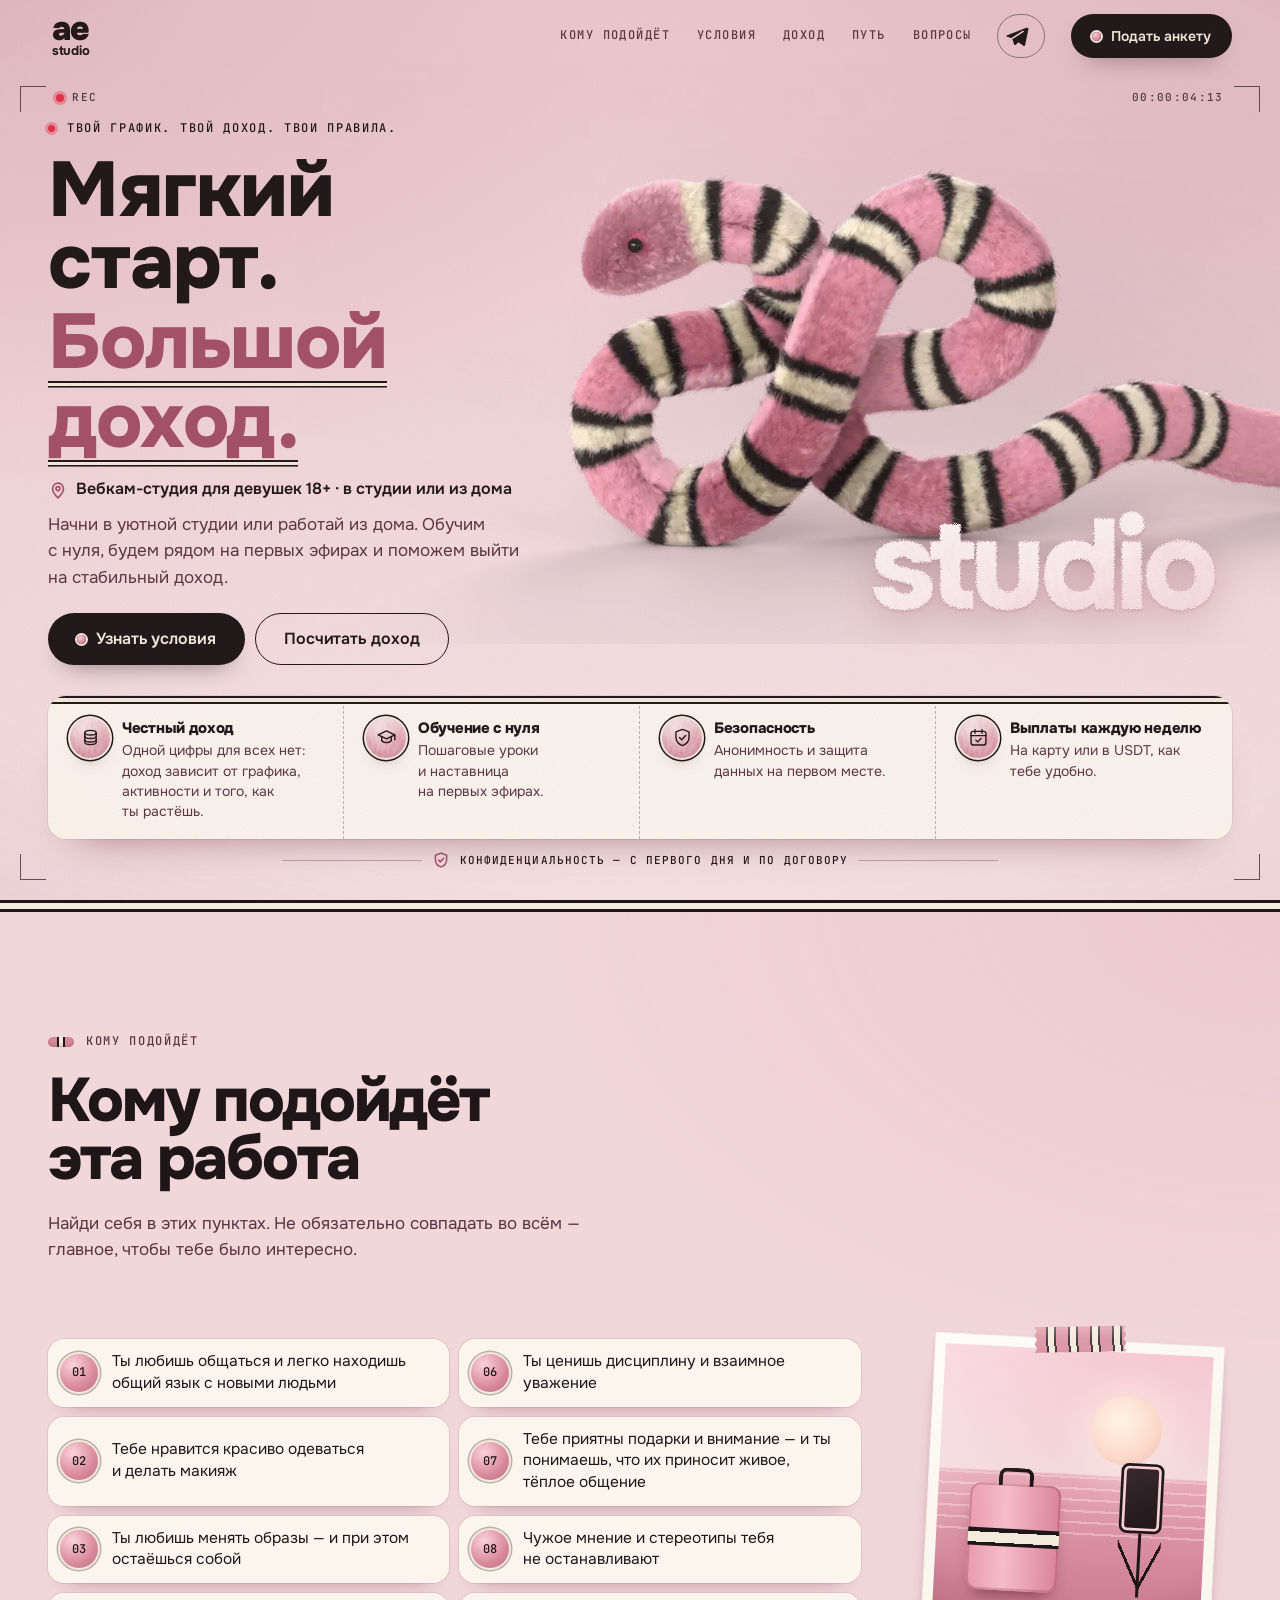
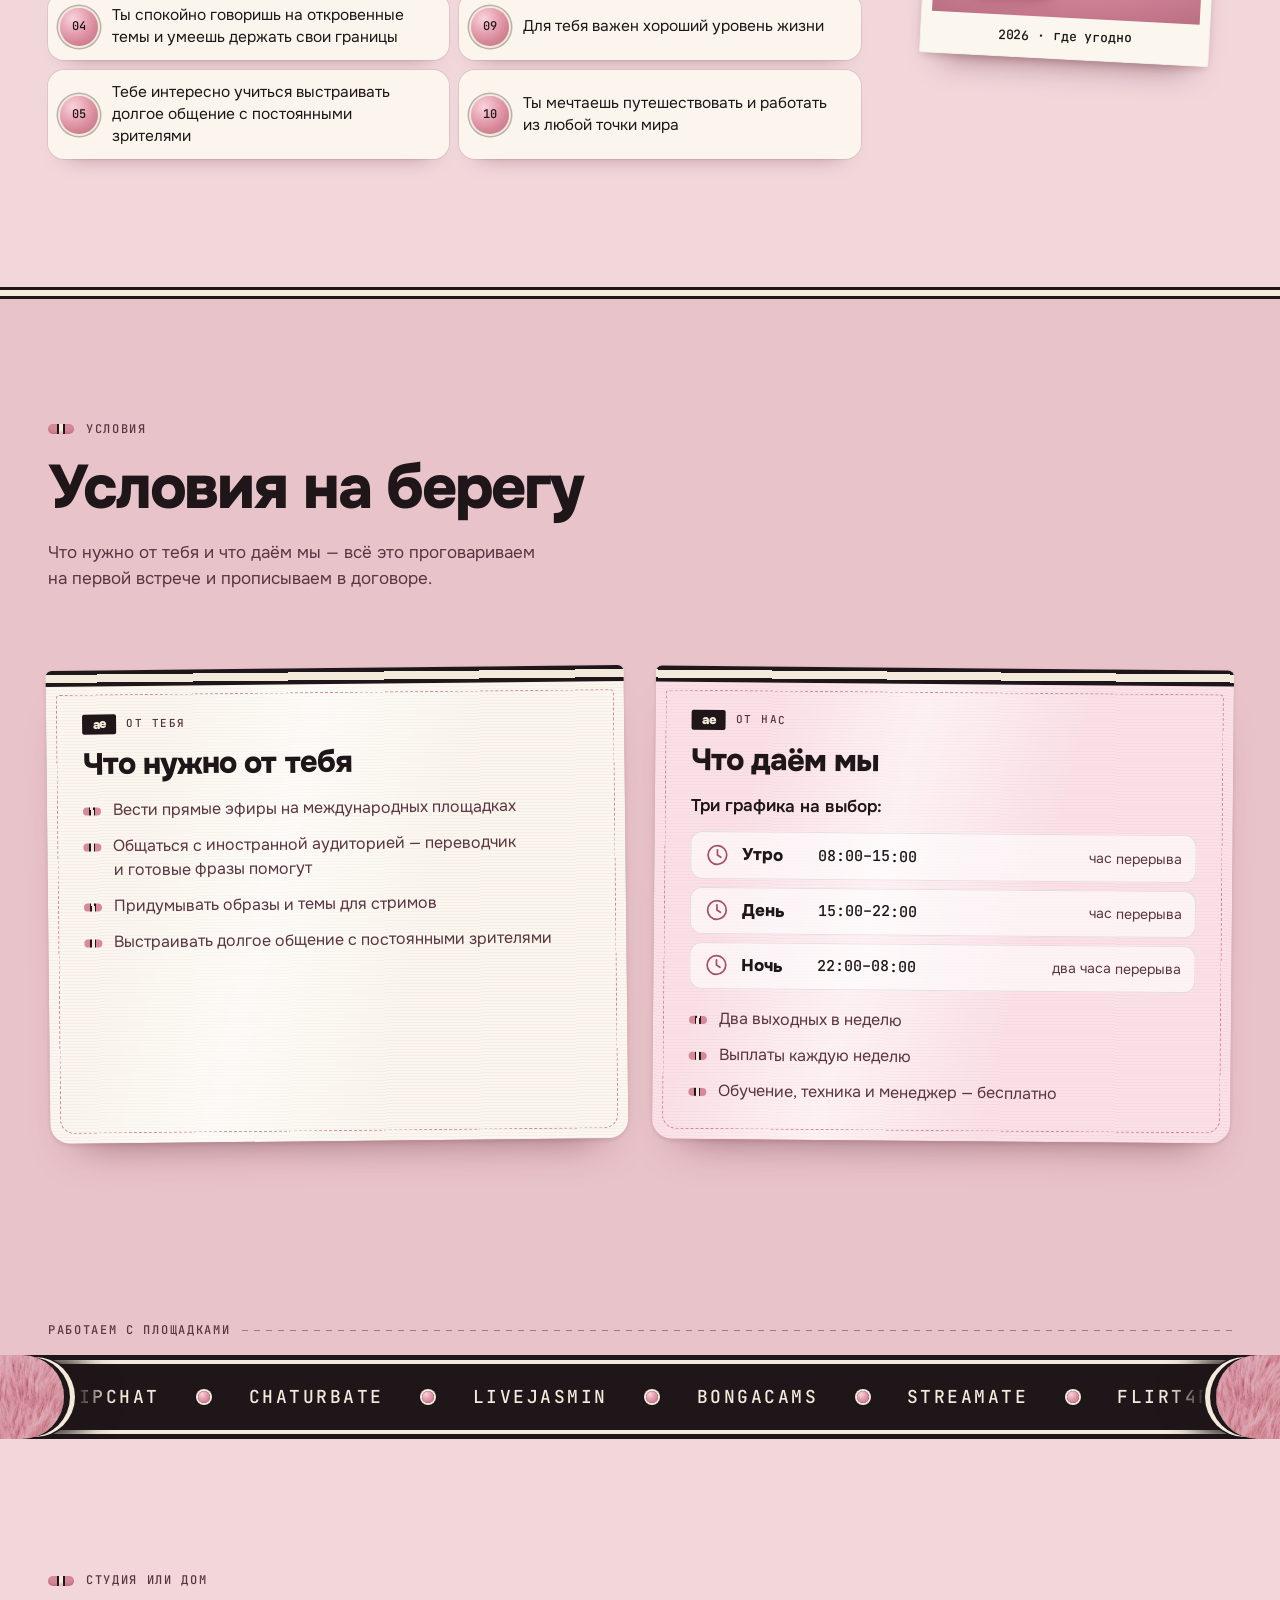
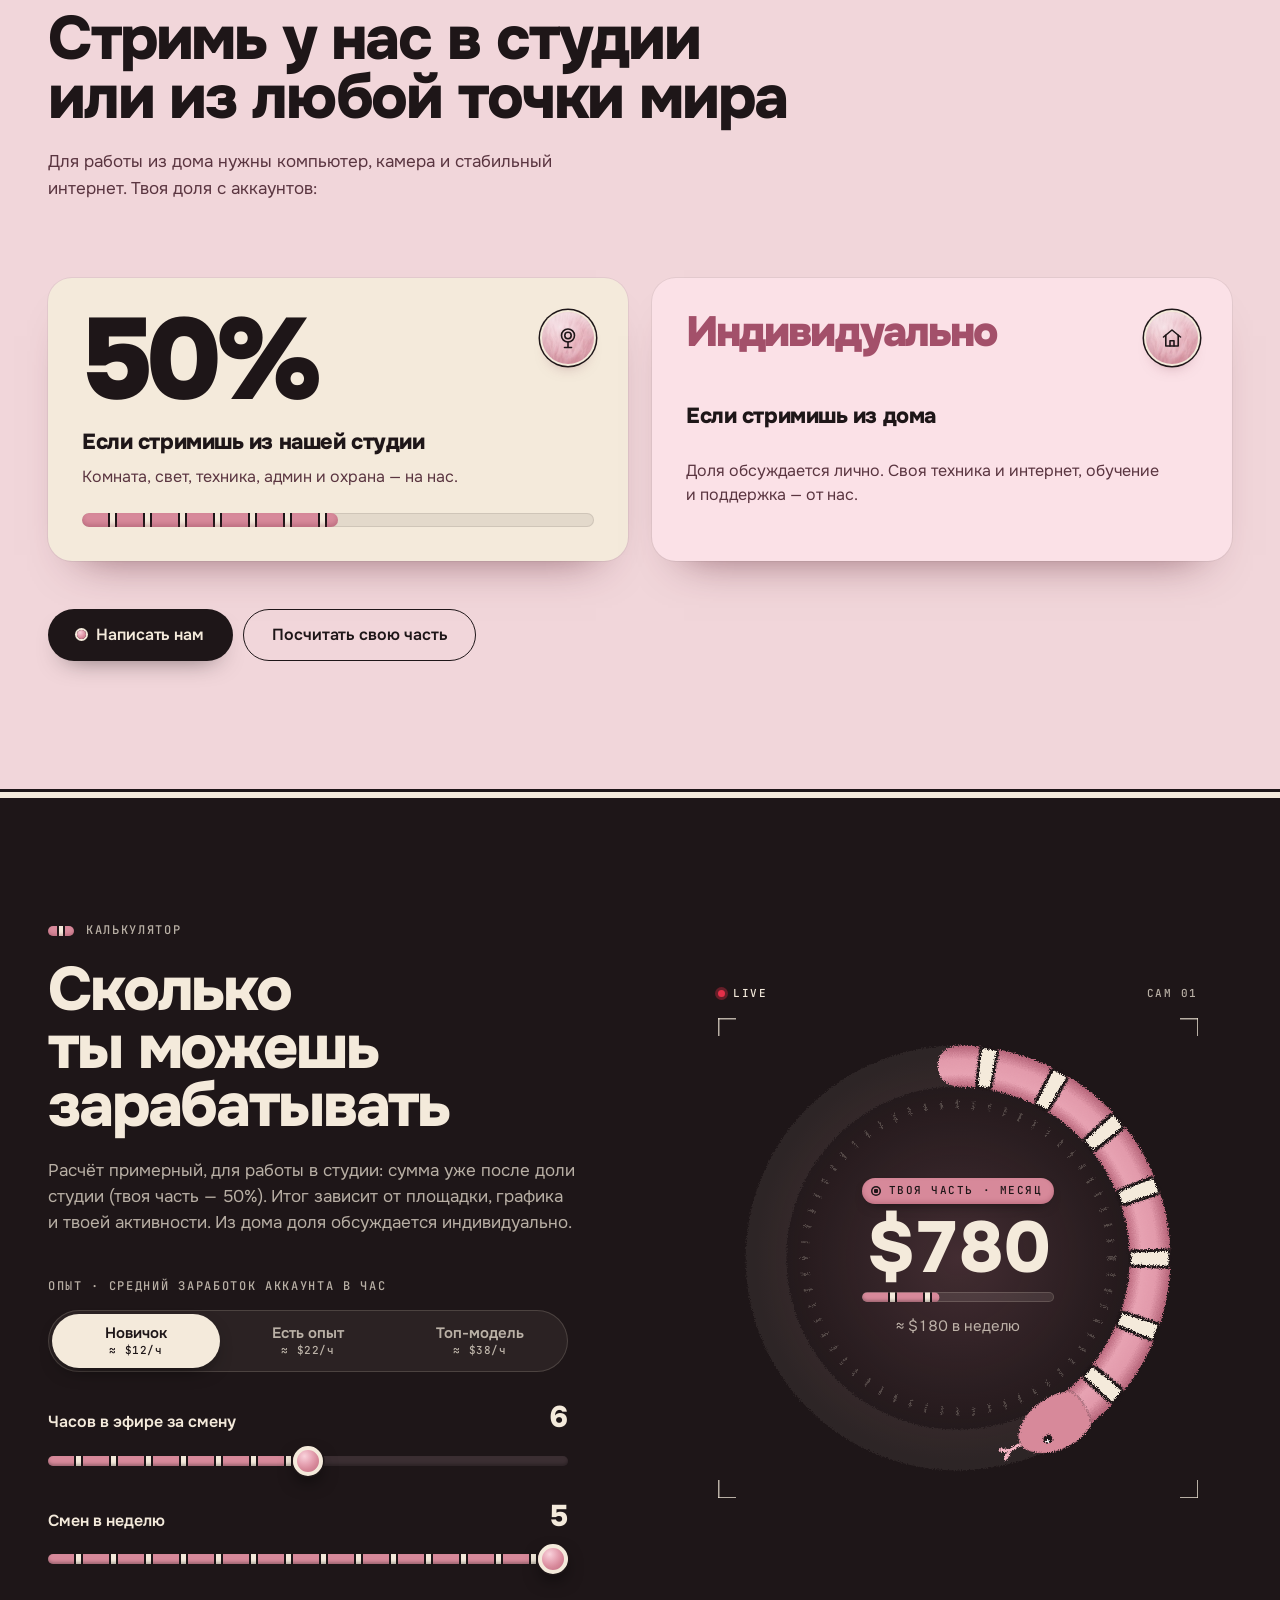
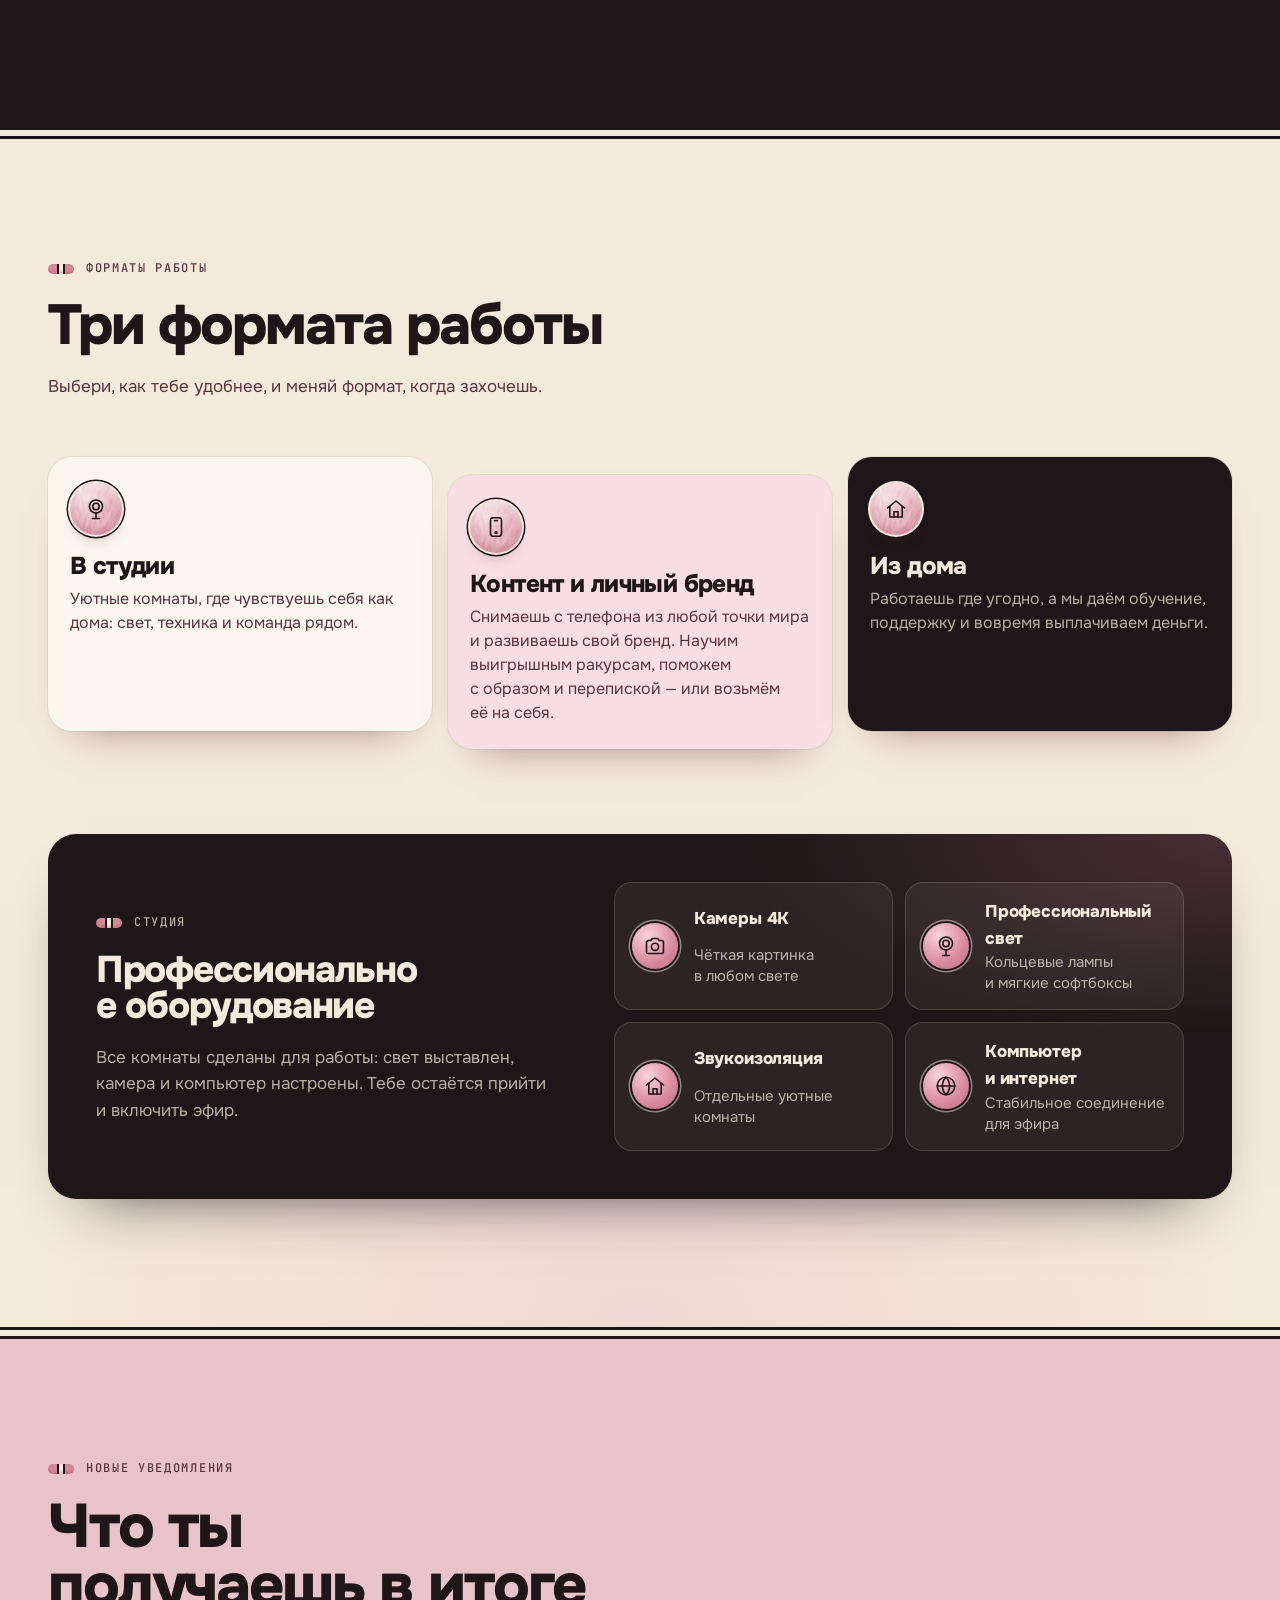
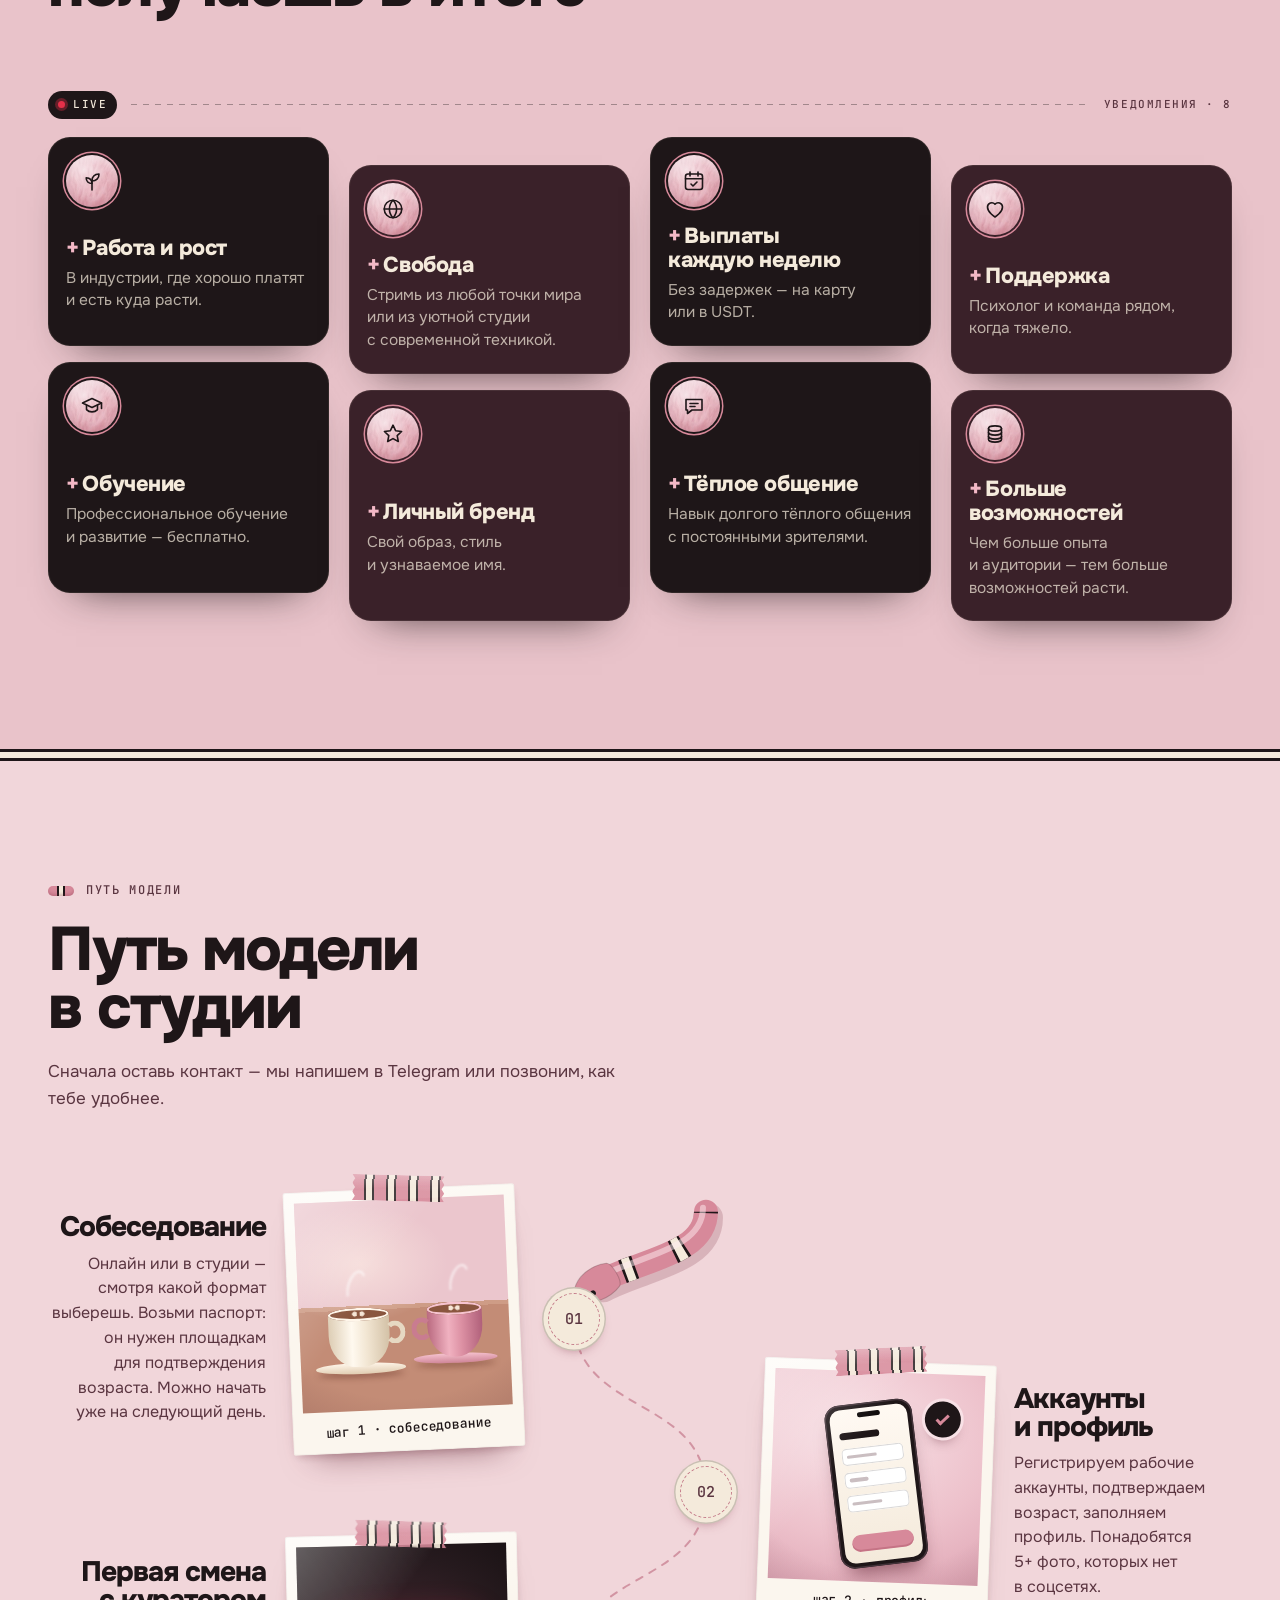
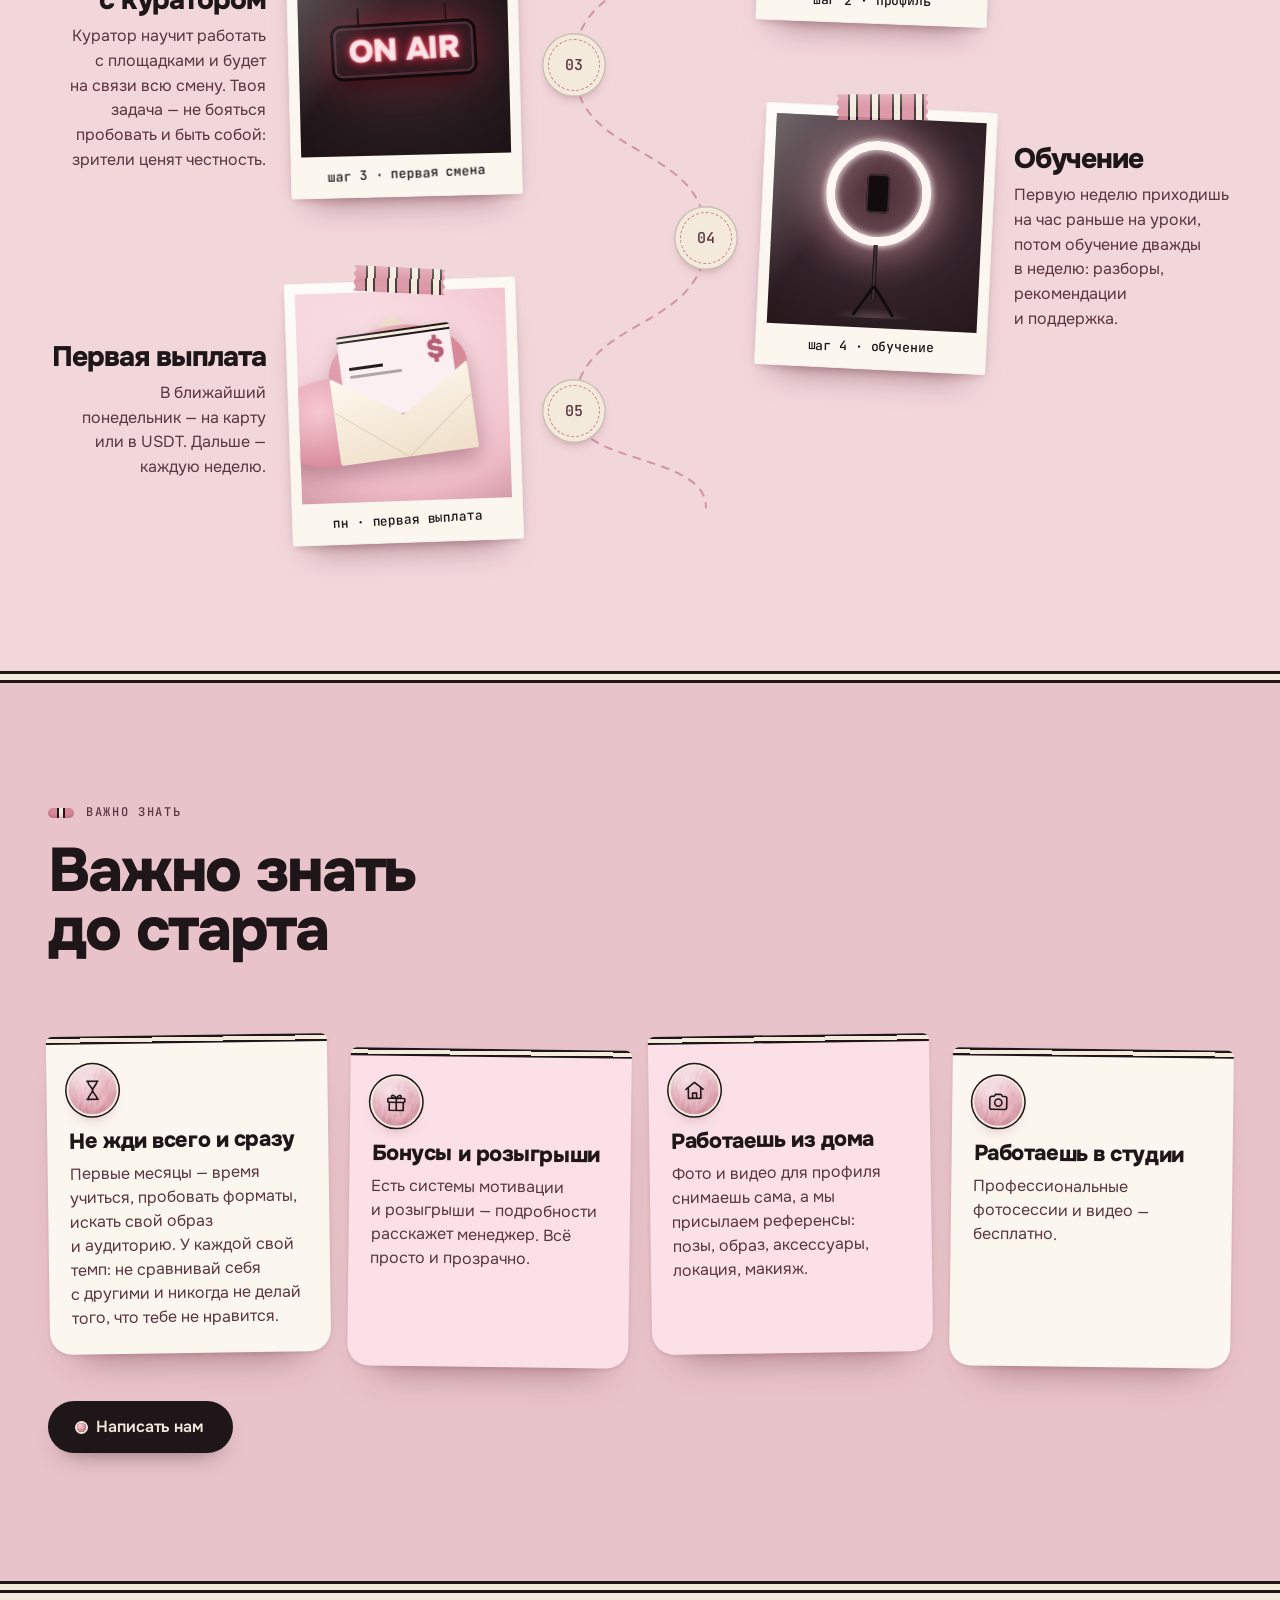
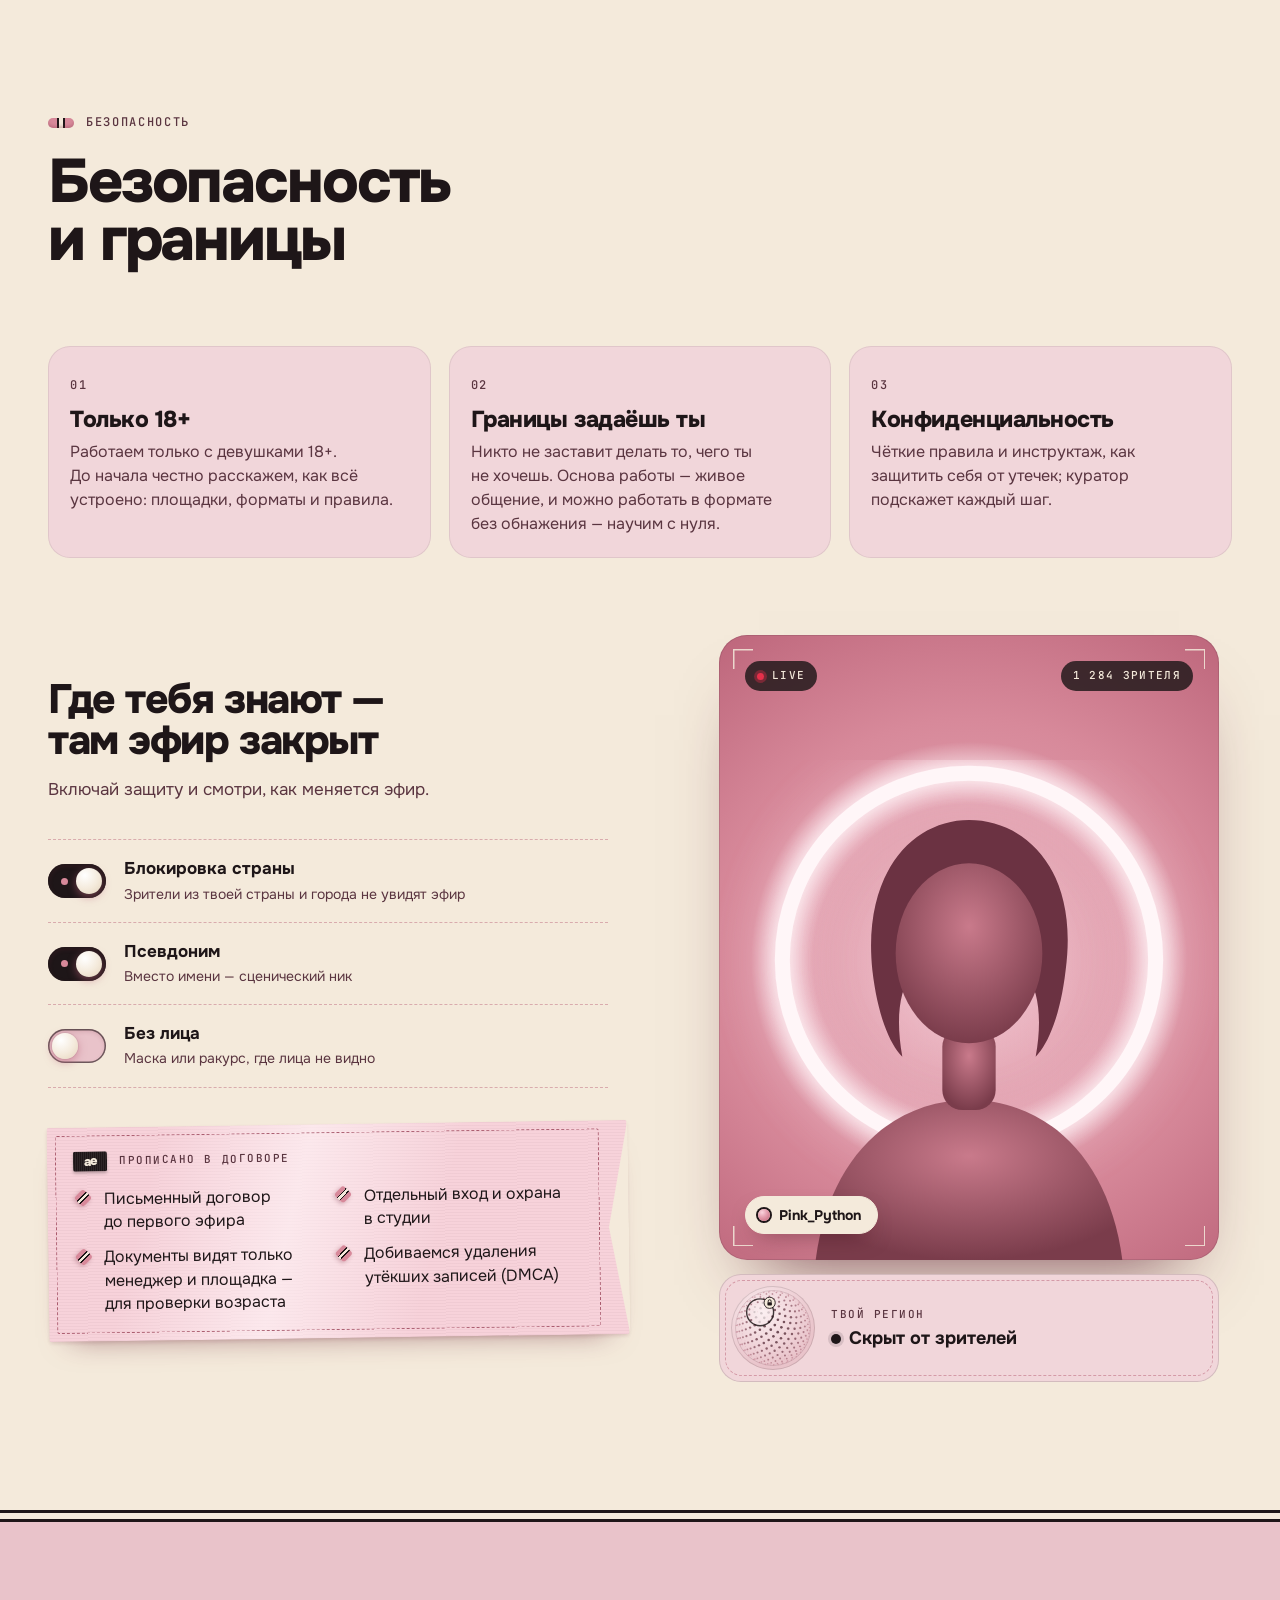
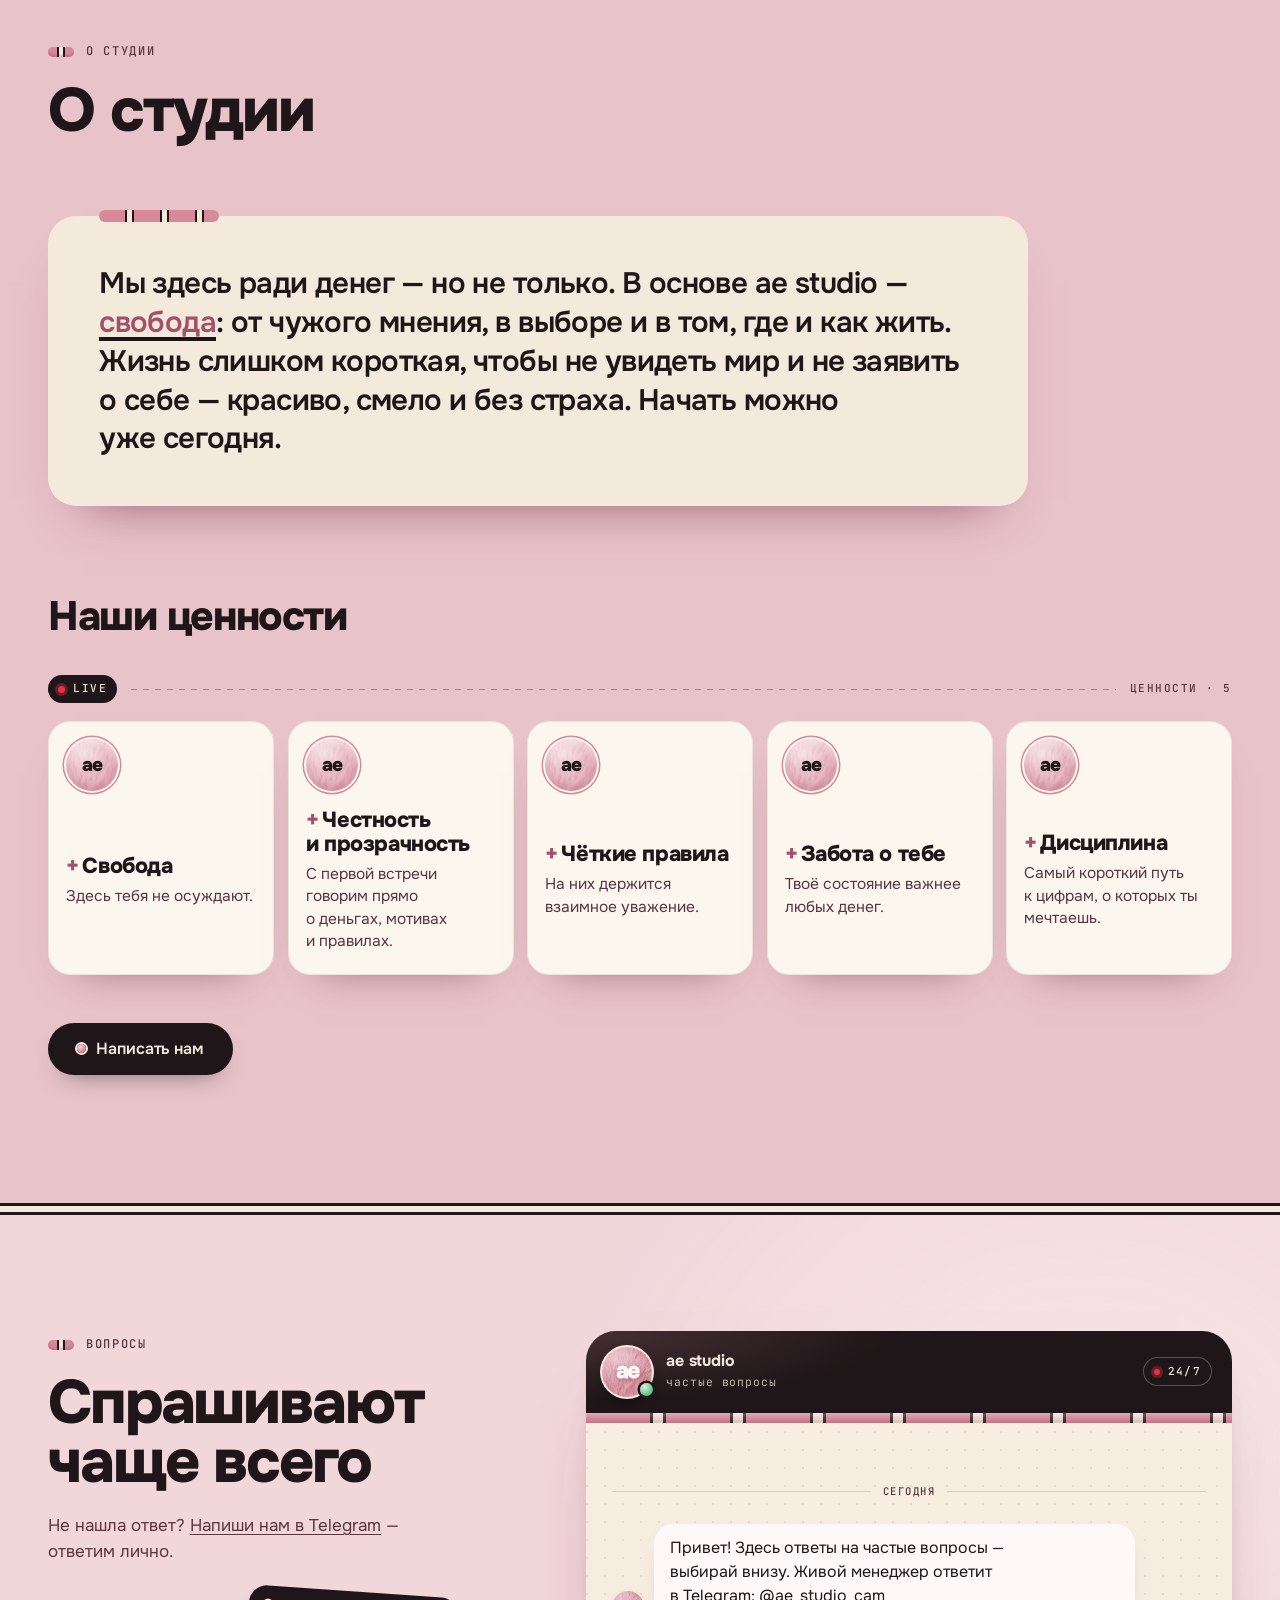
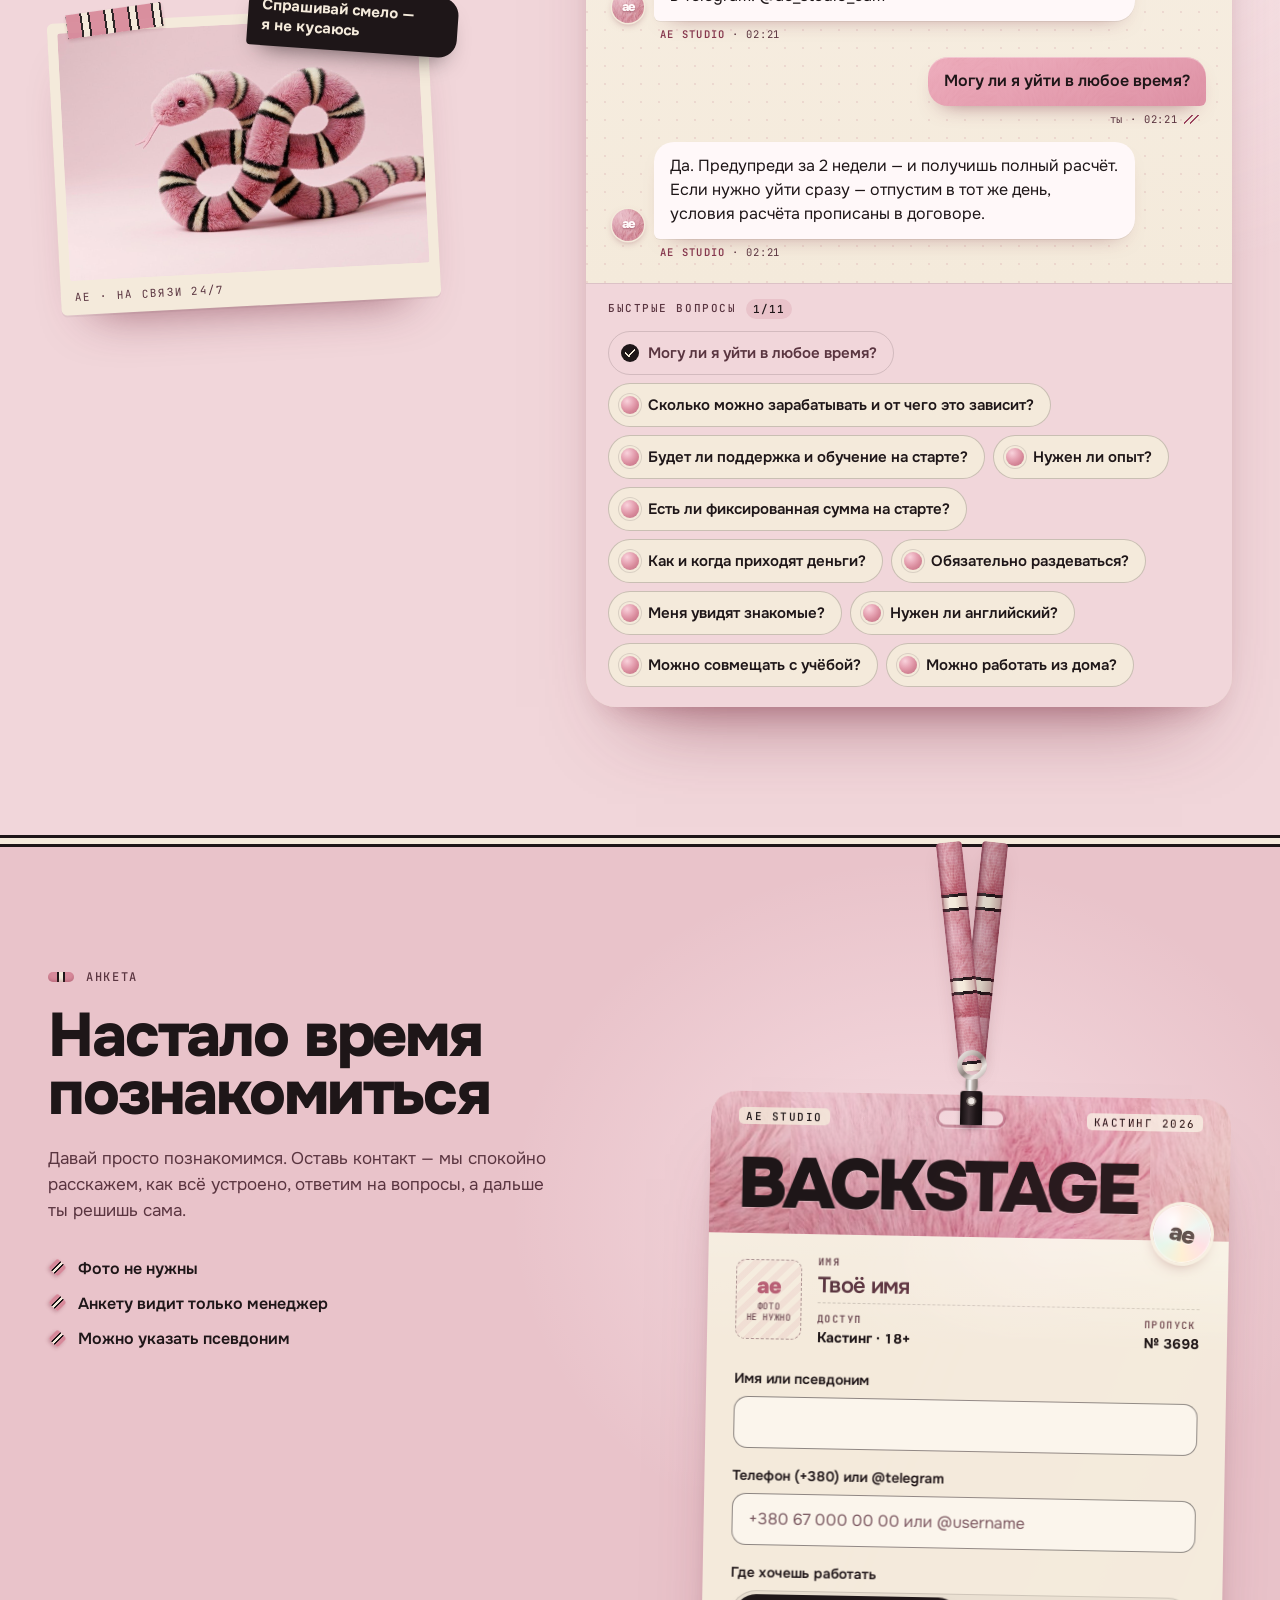
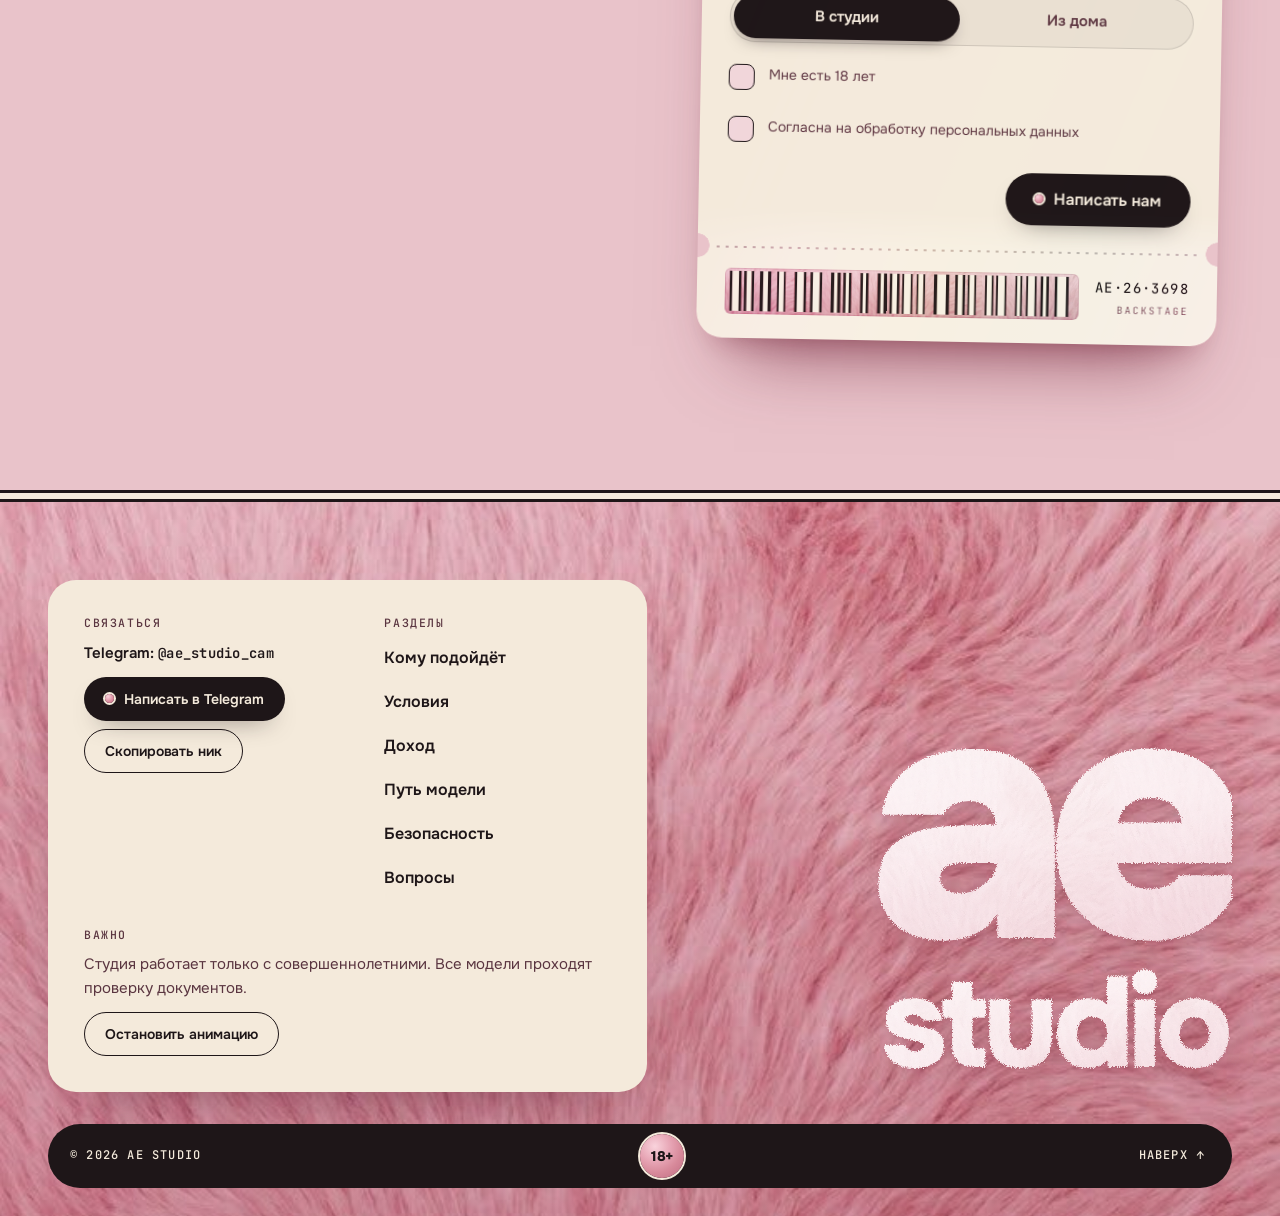
==== index.html @ 3d88a81f "Replace the 2D canvas snake with the Cycles plush snake player (snake3d.js) - assets/js/snake3d.js: " ====
<!doctype html>
<html lang="ru">
<head>
<meta charset="utf-8">
<meta name="viewport" content="width=device-width, initial-scale=1, viewport-fit=cover">
<title>ae studio — вебкам-студия</title>
<meta name="description" content="ae studio — вебкам-студия для девушек 18+. В студии или из дома: обучение с нуля, выплаты каждую неделю и защита анонимности.">
<meta name="theme-color" content="#F1D6DA">
<meta property="og:title" content="ae studio — Мягкий старт. Большой доход.">
<meta property="og:description" content="Вебкам-студия для девушек 18+. В студии или из дома. Обучение с нуля, выплаты каждую неделю, защита анонимности.">
<meta property="og:type" content="website">
<meta property="og:image" content="assets/img/snake-ae.jpg">
<link rel="icon" href="assets/img/favicon.svg" type="image/svg+xml">
<script>
/* snake3d boot (consumed by assets/js/snake3d.js as window.__aeSnake3dBoot): still/motion, hero tier + codec,
   starts manifest + intro during parse. Writes only one class on <html>. */
(function (w, d) {
  var B = w.__aeSnake3dBoot = { t0: performance.now() };
  try {
    var mm = function (q) { return !!(w.matchMedia && w.matchMedia(q).matches); };
    var c = navigator.connection || {}, ect = c.effectiveType || '', ss = null, paused = false, y0 = 0, L = location;
    try { paused = w.localStorage.getItem('ae-studio:motion-paused') === '1'; } catch (e) {}
    try { ss = w.sessionStorage; y0 = +ss.getItem('ae-s3d:y') || 0; } catch (e) {}
    var q = function (k) { var f = new RegExp('[?&]' + k + '=([^&#]+)').exec(L.search); return f ? f[1] : ''; };
    B.force = q('snake3d'); B.ft = q('tier').toUpperCase(); B.fc = q('codec');
    B.envStill = !!c.saveData || /^(slow-2g|2g)$/.test(ect) || B.force === 'still';
    B.userStill = mm('(prefers-reduced-motion: reduce)') || paused;
    B.still = B.envStill || B.userStill; B.slow = ect === '3g';
    d.documentElement.classList.add(B.still ? 'snake3d-still' : 'snake3d-motion');
    var nav = performance.getEntriesByType && performance.getEntriesByType('navigation')[0];
    B.deep = /^#(?!top$|main$)./.test(L.hash) ||
             !!(nav && /^(reload|back_forward)$/.test(nav.type) && y0 > .3 * w.innerHeight);
    var ua = navigator.userAgent, ios = /iP(hone|ad|od)/.test(ua) || (/Macintosh/.test(ua) && navigator.maxTouchPoints > 1);
    B.wkBlocked = ios && !/Safari\//.test(ua) && !/Instagram|FBAN|FBIOS|FBAV/.test(ua);
    var touch = B.touch = mm('(pointer: coarse)') && !mm('(any-pointer: fine)'), O = 'SML';
    B.manifest = fetch('assets/snake3d/manifest.json', { cache: 'no-cache' })
      .then(function (r) { if (!r.ok) throw r.status; return r.json(); })
      .then(function (m) { if (m.schema !== 'ae-snake3d/1') throw 'schema'; return m; });
    B.manifest.catch(function () {});
    function snap(t, a) { for (var i = O.indexOf(t), j = i; j < 3; j++) if (a.indexOf(O[j]) >= 0) return O[j]; for (j = i - 1; j >= 0; j--) if (a.indexOf(O[j]) >= 0) return O[j]; return a[0]; }
    B.heroTier = function (m) {                                   // = W3/W5, duplicated in snake3d.js on purpose
      var W = w.innerWidth, H = w.innerHeight, dpr = Math.min(w.devicePixelRatio || 1, 2);
      var bw = mm('(min-width: 960px)') ? Math.min(.5 * W, 1.85 * .5 * H) : W - 32;
      var need = 1.085 * (bw / 1.85) / m.scenes.hero.anchors.aeBox[3] * m.pxPerD * dpr / 1.2;
      var t = need <= 78 ? 'S' : need <= 104 ? 'M' : 'L';
      t = O.indexOf(B.ft) >= 0 && B.ft ? B.ft : B.slow ? 'S' : touch && t === 'L' ? 'M' : t;
      return snap(t, Object.keys(m.tiers));                       // the placeholder ships M only
    };
    function clipTier(t, m) { var top = m.clipTiers[m.clipTiers.length - 1]; return snap(O.indexOf(t) > O.indexOf(top) ? top : t, m.clipTiers); }
    B.pick = function (m, key) {                                  // AV1 -> HEVC -> H.264; parallel probes, 300 ms budget
      var ck = 'ae-s3d:codec:' + m.build + ':' + key, v = d.createElement('video'), mc = navigator.mediaCapabilities;
      var ks = ['av1', 'hevc', 'h264'], bad = '';
      if (B.fc) return Promise.resolve(m.files[key + '.' + B.fc + '.mp4'] ? B.fc : null);
      try { var hit = ss && ss.getItem(ck); if (hit) return Promise.resolve(hit === '-' ? null : hit); bad = (ss && ss.getItem('ae-s3d:bad')) || ''; } catch (e) {}
      return Promise.all(ks.map(function (k) {
        var fi = m.files[key + '.' + k + '.mp4'], type = fi && 'video/mp4; codecs="' + fi.codec + '"';
        var cp = fi && bad.indexOf(k) < 0 ? v.canPlayType(type) : '';
        if (!cp) return false;
        if (k === 'h264') return true;
        var guess = cp === 'probably' && (k !== 'av1' || !touch);
        if (!mc) return guess;
        return Promise.race([
          mc.decodingInfo({ type: 'file', video: { contentType: type, width: fi.size[0], height: fi.size[1],
                            bitrate: Math.round(fi.bytes * 8 * 30 / fi.frames), framerate: 30 } })
            .then(function (x) { return x.supported && x.smooth && (x.powerEfficient || (k === 'av1' && !touch)); },
                  function () { return false; }),
          new Promise(function (r) { setTimeout(r, 300, guess); })
        ]);
      })).then(function (ok) {
        var k = ks[ok.indexOf(true)] || null;
        try { ss && ss.setItem(ck, k || '-'); } catch (e) {}
        return k;
      });
    };
    function grab(u, total) {                                    // streamed, so the deadline can read progress
      var o = { got: 0, total: total, ctl: w.AbortController ? new AbortController() : null };
      o.blob = fetch(u, { priority: 'low', cache: 'force-cache', signal: o.ctl && o.ctl.signal }).then(function (r) {
        if (!r.ok) throw r.status;
        if (!r.body || !r.body.getReader) { o.got = -1; return r.blob(); }
        var rd = r.body.getReader(), parts = [];
        return (function pump() { return rd.read().then(function (x) {
          if (x.done) return new Blob(parts, { type: 'video/mp4' });
          parts.push(x.value); o.got += x.value.length; return pump(); }); })();
      });
      o.blob.catch(function () {});
      return o;
    }
    if (B.still) {                                               // still mode: the hero still is the LCP candidate
      B.manifest.then(function (m) {
        var fi = m.files['hero/' + B.heroTier(m) + '/rest.webp']; if (!fi) return;
        var i = B.stillImg = new Image(); i.fetchPriority = 'high'; i.src = 'assets/snake3d/' + fi.file;
      }).catch(function () {});
    } else if (!B.deep && !B.wkBlocked && B.force !== 'novideo' && B.force !== 'lpm' && B.force !== 'nogl') {
      B.intro = B.manifest.then(function (m) {
        var t = clipTier(B.heroTier(m), m), key = 'hero/' + t + '/intro';
        return B.pick(m, key).then(function (k) {
          if (!k) return null;
          var fi = m.files[key + '.' + k + '.mp4'], o = grab('assets/snake3d/' + fi.file, fi.bytes);
          o.tier = t; o.codec = k; B.abort = function () { if (o.ctl) o.ctl.abort(); };
          return o;
        });
      });
      B.intro.catch(function () {});
    }
  } catch (e) { B.error = e; }
})(window, document);
</script>
<link rel="preload" href="assets/js/main.js" as="script">
<link rel="preload" href="assets/js/snake3d.js" as="script">
<link rel="preconnect" href="https://fonts.googleapis.com">
<link rel="preconnect" href="https://fonts.gstatic.com" crossorigin>
<link rel="stylesheet" href="https://fonts.googleapis.com/css2?family=JetBrains+Mono:wght@400;500&family=Onest:wght@400;500;600;700;800;900&display=swap">
<link rel="stylesheet" href="assets/css/style.css">
<link rel="stylesheet" href="assets/css/blocks.css">
<script>
  /* Mark JS as available before first paint; force the intro to finish even if main.js never loads. */
  document.documentElement.classList.add('js');
  setTimeout(function () { document.documentElement.classList.add('is-loaded'); }, 2500);
</script>
</head>
<body>
<a class="skip-link" href="#main">Перейти к содержанию</a>

<!-- "Plush" filter: gives white type the fuzzy fur edge of the ae studio logo (used via CSS filter:url(#plush)) -->
<svg class="svg-defs" width="0" height="0" aria-hidden="true" focusable="false">
  <filter id="plush" x="-8%" y="-8%" width="116%" height="116%" color-interpolation-filters="sRGB">
    <feTurbulence type="fractalNoise" baseFrequency="0.85" numOctaves="2" seed="7" result="noise"/>
    <feDisplacementMap in="SourceGraphic" in2="noise" scale="5" xChannelSelector="R" yChannelSelector="G"/>
  </filter>
</svg>

<!-- Soft "ring light" halo that trails the pointer (desktop only, decorative) -->
<div class="cursor" aria-hidden="true"><span class="cursor__ring"></span><span class="cursor__dot"></span></div>

<!-- Icon sprite: line icons for the plush badges, cards and contact links -->
<svg class="svg-defs" width="0" height="0" aria-hidden="true" focusable="false">
  <symbol id="i-tg" viewBox="0 0 24 24"><path d="M21.2 4.2 2.9 11.3c-.9.4-.9 1.1 0 1.4l4.6 1.4 1.8 5.5c.2.6.4.8.9.8.4 0 .6-.2.9-.5l2.2-2.2 4.6 3.4c.8.5 1.4.2 1.6-.8l3-14.3c.3-1.2-.4-1.7-1.3-1.3Z" fill="currentColor"/><path d="m8 14 9.6-6.2" fill="none" stroke="var(--tg-cut, #F4EADB)" stroke-width="1.4" stroke-linecap="round"/></symbol>
  <symbol id="i-coins" viewBox="0 0 24 24"><ellipse cx="12" cy="6.5" rx="6.5" ry="2.6"/><path d="M5.5 6.5v4c0 1.4 2.9 2.6 6.5 2.6s6.5-1.2 6.5-2.6v-4"/><path d="M5.5 10.5v4c0 1.4 2.9 2.6 6.5 2.6s6.5-1.2 6.5-2.6v-4"/><path d="M5.5 14.5v3c0 1.4 2.9 2.6 6.5 2.6s6.5-1.2 6.5-2.6v-3"/></symbol>
  <symbol id="i-cap" viewBox="0 0 24 24"><path d="m2.5 9 9.5-4.5L21.5 9 12 13.5Z"/><path d="M6.5 11v4.6c1.4 1.5 3.3 2.3 5.5 2.3s4.1-.8 5.5-2.3V11"/><path d="M21.5 9v5.5"/></symbol>
  <symbol id="i-shield" viewBox="0 0 24 24"><path d="M12 2.8 19.5 5.6v5.6c0 4.9-3.2 8.6-7.5 10-4.3-1.4-7.5-5.1-7.5-10V5.6Z"/><path d="m8.6 12.1 2.4 2.4 4.6-4.8"/></symbol>
  <symbol id="i-cal" viewBox="0 0 24 24"><rect x="3.5" y="5" width="17" height="15.5" rx="2.5"/><path d="M3.5 9.8h17M8 3v4M16 3v4"/><path d="m9 15 2 2 4-4"/></symbol>
  <symbol id="i-pin" viewBox="0 0 24 24"><path d="M12 21.5s6.5-6 6.5-11.2a6.5 6.5 0 0 0-13 0C5.5 15.5 12 21.5 12 21.5Z"/><circle cx="12" cy="10.3" r="2.4"/></symbol>
  <symbol id="i-clock" viewBox="0 0 24 24"><circle cx="12" cy="12" r="8.6"/><path d="M12 7.2V12l3.2 2"/></symbol>
  <symbol id="i-home" viewBox="0 0 24 24"><path d="M3.5 11 12 4l8.5 7"/><path d="M5.8 9.3V20h12.4V9.3"/><path d="M10 20v-5.2h4V20"/></symbol>
  <symbol id="i-ring" viewBox="0 0 24 24"><circle cx="12" cy="9.5" r="6.5"/><circle cx="12" cy="9.5" r="3.2"/><path d="M12 16v5.5M8.5 21.5h7"/></symbol>
  <symbol id="i-phone" viewBox="0 0 24 24"><rect x="6.5" y="2.8" width="11" height="18.4" rx="2.6"/><path d="M10.5 5.6h3"/><circle cx="12" cy="17.6" r=".9" fill="currentColor"/></symbol>
  <symbol id="i-globe" viewBox="0 0 24 24"><circle cx="12" cy="12" r="8.8"/><path d="M3.2 12h17.6M12 3.2c2.4 2.4 3.6 5.3 3.6 8.8s-1.2 6.4-3.6 8.8c-2.4-2.4-3.6-5.3-3.6-8.8s1.2-6.4 3.6-8.8Z"/></symbol>
  <symbol id="i-sprout" viewBox="0 0 24 24"><path d="M12 21v-9"/><path d="M12 12c0-4 2.6-6.8 7-7 .1 4.4-2.8 7-7 7Z"/><path d="M12 14.5c0-3.3-2.2-5.6-5.8-5.8-.1 3.6 2.3 5.8 5.8 5.8Z"/></symbol>
  <symbol id="i-gift" viewBox="0 0 24 24"><rect x="3.5" y="8.5" width="17" height="4" rx="1"/><path d="M5 12.5v8h14v-8M12 8.5v12"/><path d="M12 8.5C10.6 5.2 7.2 4.6 7.2 6.8c0 1.3 1.8 1.7 4.8 1.7ZM12 8.5c1.4-3.3 4.8-3.9 4.8-1.7 0 1.3-1.8 1.7-4.8 1.7Z"/></symbol>
  <symbol id="i-camera" viewBox="0 0 24 24"><path d="M3.5 8.5c0-1.1.9-2 2-2h2.3L9.3 4.5h5.4l1.5 2h2.3c1.1 0 2 .9 2 2v9c0 1.1-.9 2-2 2h-13c-1.1 0-2-.9-2-2Z"/><circle cx="12" cy="12.8" r="3.6"/></symbol>
  <symbol id="i-hourglass" viewBox="0 0 24 24"><path d="M6.5 3h11M6.5 21h11"/><path d="M7.5 3c0 4.3 4.5 5.6 4.5 9s-4.5 4.7-4.5 9M16.5 3c0 4.3-4.5 5.6-4.5 9s4.5 4.7 4.5 9"/></symbol>
  <symbol id="i-heart" viewBox="0 0 24 24"><path d="M12 20s-7.5-4.6-7.5-10.1A4.3 4.3 0 0 1 12 7.2a4.3 4.3 0 0 1 7.5 2.7C19.5 15.4 12 20 12 20Z"/></symbol>
  <symbol id="i-chat" viewBox="0 0 24 24"><path d="M4 5.5h16v10.5H10l-4.5 3.5V16H4Z"/><path d="M8 9.5h8M8 12.5h5"/></symbol>
  <symbol id="i-star" viewBox="0 0 24 24"><path d="m12 3.2 2.6 5.5 6 .8-4.4 4.1 1.1 5.9L12 16.6l-5.3 2.9 1.1-5.9-4.4-4.1 6-.8Z"/></symbol>
  <symbol id="i-check" viewBox="0 0 24 24"><path d="m5 12.5 4.5 4.5L19 7.5"/></symbol>
</svg>

<header class="nav" data-nav>
  <div class="nav__inner container">
    <a class="logo" href="#top" aria-label="ae studio — на главную">
      <span class="logo__ae" aria-hidden="true">ae</span>
      <span class="logo__studio" aria-hidden="true">studio</span>
    </a>
    <nav class="nav__links" aria-label="Основная навигация">
      <a href="#fit" data-nav-link>Кому подойдёт</a>
      <a href="#conditions" data-nav-link>Условия</a>
      <a href="#income" data-nav-link>Доход</a>
      <a href="#path" data-nav-link>Путь</a>
      <a href="#faq" data-nav-link>Вопросы</a>
    </nav>
    <a class="nav__tg" href="https://t.me/ae_studio_cam" target="_blank" rel="noopener" aria-label="Написать в Telegram">
      <svg class="nav__tg-icon" aria-hidden="true" focusable="false"><use href="#i-tg"/></svg><span class="nav__tg-text" aria-hidden="true">Написать в&nbsp;Telegram</span>
    </a>
    <a class="btn btn--light btn--small nav__cta" href="#apply" data-magnetic>Подать анкету</a>
    <button class="nav__burger" type="button" aria-expanded="false" aria-controls="mobile-menu" data-menu-toggle>
      <span class="nav__burger-line"></span><span class="nav__burger-line"></span>
      <span class="sr-only">Открыть меню</span>
    </button>
  </div>
</header>

<div class="mobile-menu" id="mobile-menu" data-menu hidden>
  <nav class="mobile-menu__nav container" aria-label="Мобильная навигация">
    <a href="#fit" data-menu-link>Кому подойдёт</a>
    <a href="#conditions" data-menu-link>Условия</a>
    <a href="#income" data-menu-link>Доход</a>
    <a href="#path" data-menu-link>Путь</a>
    <a href="#faq" data-menu-link>Вопросы</a>
    <a class="btn btn--light" href="#apply" data-menu-link>Подать анкету</a>
    <a class="btn btn--ghost" href="https://t.me/ae_studio_cam" target="_blank" rel="noopener" data-menu-link>Написать в&nbsp;Telegram</a>
  </nav>
</div>

<!-- Floating plush Telegram button (hidden over the form and the footer; main.js initFloatTg) -->
<a class="float-tg" href="https://t.me/ae_studio_cam" target="_blank" rel="noopener" aria-label="Написать нам в Telegram" data-float-tg>
  <svg aria-hidden="true" focusable="false"><use href="#i-tg"/></svg>
</a>

<main id="main" tabindex="-1">

  <!-- ============ 1. HERO: snake logo + offer + four perks ============ -->
  <section class="hero" id="top" data-hero aria-labelledby="hero-title">
    <div class="hero__vignette" aria-hidden="true"></div>
    <div class="snake3d snake3d--hero" data-snake3d-hero aria-hidden="true">
      <noscript><img src="assets/snake3d/hero/M/rest.webp" alt=""></noscript>
    </div>
    <p class="hero__studio" aria-hidden="true">studio</p>

    <div class="viewfinder" aria-hidden="true">
      <span class="vf-corner vf-corner--tl"></span>
      <span class="vf-corner vf-corner--tr"></span>
      <span class="vf-corner vf-corner--bl"></span>
      <span class="vf-corner vf-corner--br"></span>
      <div class="vf-top">
        <span class="vf-rec"><span class="rec-dot"></span>REC</span>
        <span class="vf-timecode" data-timecode>00:00:00:00</span>
      </div>
    </div>

    <div class="hero__content container">
      <p class="eyebrow hero__eyebrow"><span class="rec-dot"></span>Твой график. Твой доход. Твои правила.</p>
      <h1 class="hero__title" id="hero-title">
        <span class="line"><span>Мягкий старт.</span></span>
        <span class="line line--accent"><span>Большой доход.</span></span>
      </h1>
      <p class="hero__where"><svg class="ico" aria-hidden="true" focusable="false"><use href="#i-pin"/></svg>Вебкам-студия для&nbsp;девушек 18+&nbsp;· в&nbsp;студии или из&nbsp;дома</p>
      <p class="hero__lead">Начни в&nbsp;уютной студии или работай из&nbsp;дома. Обучим с&nbsp;нуля, будем рядом на&nbsp;первых эфирах и&nbsp;поможем выйти на&nbsp;стабильный доход.</p>
      <div class="hero__actions">
        <a class="btn btn--light" href="#conditions" data-magnetic>Узнать условия</a>
        <a class="btn btn--ghost" href="#income" data-magnetic>Посчитать доход</a>
      </div>

      <div class="hero__perks">
        <ul class="perks">
          <li class="perk">
            <span class="perk__icon" aria-hidden="true"><svg class="ico"><use href="#i-coins"/></svg></span>
            <p class="perk__title">Честный доход</p>
            <p class="perk__text">Одной цифры для&nbsp;всех нет: доход зависит от&nbsp;графика, активности и&nbsp;того, как ты растёшь.</p>
          </li>
          <li class="perk">
            <span class="perk__icon" aria-hidden="true"><svg class="ico"><use href="#i-cap"/></svg></span>
            <p class="perk__title">Обучение с&nbsp;нуля</p>
            <p class="perk__text">Пошаговые уроки и&nbsp;наставница на&nbsp;первых эфирах.</p>
          </li>
          <li class="perk">
            <span class="perk__icon" aria-hidden="true"><svg class="ico"><use href="#i-shield"/></svg></span>
            <p class="perk__title">Безопасность</p>
            <p class="perk__text">Анонимность и&nbsp;защита данных на&nbsp;первом месте.</p>
          </li>
          <li class="perk">
            <span class="perk__icon" aria-hidden="true"><svg class="ico"><use href="#i-cal"/></svg></span>
            <!-- ⚑ payout schedule: confirm with the studio (same wording everywhere) -->
            <p class="perk__title">Выплаты каждую неделю</p>
            <p class="perk__text">На&nbsp;карту или в&nbsp;USDT, как тебе удобно.</p>
          </li>
        </ul>
        <p class="hero__trust"><svg class="ico" aria-hidden="true" focusable="false"><use href="#i-shield"/></svg>Конфиденциальность&nbsp;— с&nbsp;первого дня и&nbsp;по&nbsp;договору</p>
      </div>
    </div>

    <p class="hero__hint" data-hero-hint aria-hidden="true">Наведи курсор&nbsp;— она следит. Кликни&nbsp;— покажет язык.</p>
  </section>

  <!-- ============ 2. FIT: «Кому подойдёт» — ten numbered cards + a polaroid ============ -->
  <section class="section fit" id="fit" aria-labelledby="fit-title">
    <div class="container">
      <header class="section-head" data-reveal>
        <p class="eyebrow">Кому подойдёт</p>
        <h2 class="section-title" id="fit-title">Кому подойдёт эта работа</h2>
        <p class="section-lead">Найди себя в&nbsp;этих пунктах. Не&nbsp;обязательно совпадать во&nbsp;всём&nbsp;— главное, чтобы тебе было интересно.</p>
      </header>

      <div class="fit__grid">
        <div class="fit__list" data-reveal>
          <ol class="checks">
            <li class="fit-card"><span class="fit-card__no" aria-hidden="true">01</span><span class="fit-card__text">Ты любишь общаться и&nbsp;легко находишь общий язык с&nbsp;новыми людьми</span></li>
            <li class="fit-card"><span class="fit-card__no" aria-hidden="true">02</span><span class="fit-card__text">Тебе нравится красиво одеваться и&nbsp;делать макияж</span></li>
            <li class="fit-card"><span class="fit-card__no" aria-hidden="true">03</span><span class="fit-card__text">Ты любишь менять образы&nbsp;— и&nbsp;при этом остаёшься собой</span></li>
            <li class="fit-card"><span class="fit-card__no" aria-hidden="true">04</span><span class="fit-card__text">Ты спокойно говоришь на&nbsp;откровенные темы и&nbsp;умеешь держать свои границы</span></li>
            <li class="fit-card"><span class="fit-card__no" aria-hidden="true">05</span><span class="fit-card__text">Тебе интересно учиться выстраивать долгое общение с&nbsp;постоянными зрителями</span></li>
            <li class="fit-card"><span class="fit-card__no" aria-hidden="true">06</span><span class="fit-card__text">Ты ценишь дисциплину и&nbsp;взаимное уважение</span></li>
            <li class="fit-card"><span class="fit-card__no" aria-hidden="true">07</span><span class="fit-card__text">Тебе приятны подарки и&nbsp;внимание&nbsp;— и&nbsp;ты понимаешь, что их&nbsp;приносит живое, тёплое общение</span></li>
            <li class="fit-card"><span class="fit-card__no" aria-hidden="true">08</span><span class="fit-card__text">Чужое мнение и&nbsp;стереотипы тебя не&nbsp;останавливают</span></li>
            <li class="fit-card"><span class="fit-card__no" aria-hidden="true">09</span><span class="fit-card__text">Для тебя важен хороший уровень жизни</span></li>
            <li class="fit-card"><span class="fit-card__no" aria-hidden="true">10</span><span class="fit-card__text">Ты мечтаешь путешествовать и&nbsp;работать из&nbsp;любой точки мира</span></li>
          </ol>
        </div>

        <aside class="fit__side" data-reveal style="--i:1">
          <figure class="snap snap--trip fit__snap" aria-hidden="true">
            <span class="snap__tape"></span>
            <span class="snap__shot">
              <span class="art-sun"></span>
              <span class="art-sea"></span>
              <span class="art-case"><span class="art-case__band"></span></span>
              <span class="art-tripod-phone"></span>
            </span>
            <figcaption class="snap__cap">2026 · где&nbsp;угодно</figcaption>
          </figure>
        </aside>
      </div>
    </div>
  </section>

  <!-- ============ 3. CONDITIONS: two cream care-labels with a snake-band seam ============ -->
  <section class="section conditions" id="conditions" aria-labelledby="conditions-title">
    <div class="container">
      <header class="section-head" data-reveal>
        <p class="eyebrow">Условия</p>
        <h2 class="section-title" id="conditions-title">Условия на&nbsp;берегу</h2>
        <p class="section-lead">Что нужно от&nbsp;тебя и&nbsp;что даём мы&nbsp;— всё это проговариваем на&nbsp;первой встрече и&nbsp;прописываем в&nbsp;договоре.</p>
      </header>

      <div class="terms">
        <article class="term" data-reveal>
          <span class="term__seam" aria-hidden="true"></span>
          <p class="term__kicker" aria-hidden="true"><span class="term__brand">ae</span>от тебя</p>
          <h3 class="term__title">Что нужно от&nbsp;тебя</h3>
          <ul class="term__list">
            <li>Вести прямые эфиры на&nbsp;международных площадках</li>
            <li>Общаться с&nbsp;иностранной аудиторией&nbsp;— переводчик и&nbsp;готовые фразы помогут</li>
            <li>Придумывать образы и&nbsp;темы для&nbsp;стримов</li>
            <li>Выстраивать долгое общение с&nbsp;постоянными зрителями</li>
          </ul>
        </article>
        <article class="term term--pink" data-reveal style="--i:1">
          <span class="term__seam" aria-hidden="true"></span>
          <p class="term__kicker" aria-hidden="true"><span class="term__brand">ae</span>от нас</p>
          <h3 class="term__title">Что даём мы</h3>
          <!-- ⚑ shifts, days off and payout day: confirm with the studio (also in FAQ and the calculator) -->
          <p class="term__sub">Три графика на&nbsp;выбор:</p>
          <ul class="shifts">
            <li><svg class="ico" aria-hidden="true" focusable="false"><use href="#i-clock"/></svg><span class="shifts__name">Утро</span><span class="shifts__time">08:00–15:00</span><span class="shifts__note">час перерыва</span></li>
            <li><svg class="ico" aria-hidden="true" focusable="false"><use href="#i-clock"/></svg><span class="shifts__name">День</span><span class="shifts__time">15:00–22:00</span><span class="shifts__note">час перерыва</span></li>
            <li><svg class="ico" aria-hidden="true" focusable="false"><use href="#i-clock"/></svg><span class="shifts__name">Ночь</span><span class="shifts__time">22:00–08:00</span><span class="shifts__note">два часа перерыва</span></li>
          </ul>
          <ul class="term__list">
            <li>Два выходных в&nbsp;неделю</li>
            <li>Выплаты каждую неделю</li>
            <li>Обучение, техника и&nbsp;менеджер&nbsp;— бесплатно</li>
          </ul>
        </article>
      </div>
    </div>
  </section>

  <!-- ============ 4. PLATFORMS: the ink marquee (names as text, no third-party logos) ============ -->
  <!-- ⚑ platform list: confirm with the studio (OnlyFans removed on request) -->
  <section class="platforms" aria-labelledby="platforms-title">
    <div class="container">
      <h2 class="platforms__title" id="platforms-title">Работаем с&nbsp;площадками</h2>
      <ul class="sr-only">
        <li>Stripchat</li><li>Chaturbate</li><li>LiveJasmin</li><li>BongaCams</li><li>Streamate</li><li>Flirt4Free</li><li>Dreamcam</li>
      </ul>
    </div>
    <!-- Logos: put the file in assets/img/platforms/ and set data-logo="assets/img/platforms/<name>.svg" on BOTH copies
         of the platform below (main.js initPlatformLogos swaps the name for the logo). See README «Логотипы площадок». -->
    <div class="marquee" aria-hidden="true">
      <div class="marquee__track">
        <span class="plat" data-logo=""><span class="plat__name">Stripchat</span></span><i class="scale"></i>
        <span class="plat" data-logo=""><span class="plat__name">Chaturbate</span></span><i class="scale"></i>
        <span class="plat" data-logo=""><span class="plat__name">LiveJasmin</span></span><i class="scale"></i>
        <span class="plat" data-logo=""><span class="plat__name">BongaCams</span></span><i class="scale"></i>
        <span class="plat" data-logo=""><span class="plat__name">Streamate</span></span><i class="scale"></i>
        <span class="plat" data-logo=""><span class="plat__name">Flirt4Free</span></span><i class="scale"></i>
        <span class="plat" data-logo=""><span class="plat__name">Dreamcam</span></span><i class="scale"></i>
        <span class="plat" data-logo=""><span class="plat__name">Stripchat</span></span><i class="scale"></i>
        <span class="plat" data-logo=""><span class="plat__name">Chaturbate</span></span><i class="scale"></i>
        <span class="plat" data-logo=""><span class="plat__name">LiveJasmin</span></span><i class="scale"></i>
        <span class="plat" data-logo=""><span class="plat__name">BongaCams</span></span><i class="scale"></i>
        <span class="plat" data-logo=""><span class="plat__name">Streamate</span></span><i class="scale"></i>
        <span class="plat" data-logo=""><span class="plat__name">Flirt4Free</span></span><i class="scale"></i>
        <span class="plat" data-logo=""><span class="plat__name">Dreamcam</span></span><i class="scale"></i>
      </div>
    </div>
  </section>

  <!-- ============ 5. FORMAT: studio 50% / home individual (same as the calculator and FAQ) ============ -->
  <!-- ⚑ studio share 50% (home: individual): confirm with the studio -->
  <section class="section format" id="format" aria-labelledby="format-title">
    <div class="container">
      <header class="section-head" data-reveal>
        <p class="eyebrow">Студия или дом</p>
        <h2 class="section-title" id="format-title">Стримь у&nbsp;нас в&nbsp;студии или из&nbsp;любой точки мира</h2>
        <p class="section-lead">Для работы из&nbsp;дома нужны компьютер, камера и&nbsp;стабильный интернет. Твоя доля с&nbsp;аккаунтов:</p>
      </header>

      <div class="share">
        <article class="share-card" data-reveal>
          <span class="share-card__icon" aria-hidden="true"><svg class="ico"><use href="#i-ring"/></svg></span>
          <p class="share-card__pct"><b>50</b>%</p>
          <h3 class="share-card__title">Если стримишь из&nbsp;нашей студии</h3>
          <p class="share-card__text">Комната, свет, техника, админ и&nbsp;охрана&nbsp;— на&nbsp;нас.</p>
          <span class="share-card__bar" aria-hidden="true"><span style="--p:.5"></span></span>
        </article>
        <article class="share-card share-card--home" data-reveal style="--i:1">
          <span class="share-card__icon" aria-hidden="true"><svg class="ico"><use href="#i-home"/></svg></span>
          <p class="share-card__pct share-card__pct--word">Индивидуально</p>
          <h3 class="share-card__title">Если стримишь из&nbsp;дома</h3>
          <p class="share-card__text">Доля обсуждается лично. Своя техника и&nbsp;интернет, обучение и&nbsp;поддержка&nbsp;— от&nbsp;нас.</p>
        </article>
      </div>
      <div class="cta-row" data-reveal>
        <a class="btn btn--light" href="https://t.me/ae_studio_cam" target="_blank" rel="noopener" data-magnetic>Написать нам</a>
        <a class="btn btn--ghost" href="#income" data-magnetic>Посчитать свою часть</a>
      </div>
    </div>
  </section>

  <!-- ============ 6. INCOME CALCULATOR: on-stream «goal» overlay; the plush snake (snake3d.js) arrives and coils around the ring ============ -->
  <section class="section income" id="income" aria-labelledby="income-title">
    <div class="container income__grid">
      <div class="income__copy" data-reveal>
        <p class="eyebrow">Калькулятор</p>
        <h2 class="section-title" id="income-title">Сколько ты можешь зарабатывать</h2>
        <p class="section-lead">Расчёт примерный, для работы в&nbsp;студии: сумма уже после доли студии (твоя часть&nbsp;— 50%). Итог зависит от&nbsp;площадки, графика и&nbsp;твоей активности. Из&nbsp;дома доля обсуждается индивидуально.</p>

        <form class="calc" data-calc>
          <fieldset class="calc__group">
            <legend class="calc__legend">Опыт · средний заработок аккаунта в&nbsp;час</legend>
            <div class="segmented segmented--rates">
              <label class="segmented__opt"><input type="radio" id="level-1" name="level" value="12" checked><span>Новичок<small class="segmented__rate" data-rate>$12/ч</small></span></label>
              <label class="segmented__opt"><input type="radio" id="level-2" name="level" value="22"><span>Есть опыт<small class="segmented__rate" data-rate>$22/ч</small></span></label>
              <label class="segmented__opt"><input type="radio" id="level-3" name="level" value="38"><span>Топ-модель<small class="segmented__rate" data-rate>$38/ч</small></span></label>
            </div>
          </fieldset>
          <div class="calc__row">
            <label for="calc-hours">Часов в&nbsp;эфире за&nbsp;смену</label>
            <output for="calc-hours" data-out="hours">6</output>
            <input type="range" id="calc-hours" name="hours" min="4" max="8" step="1" value="6">
          </div>
          <div class="calc__row">
            <label for="calc-days">Смен в&nbsp;неделю</label>
            <output for="calc-days" data-out="days">5</output>
            <input type="range" id="calc-days" name="days" min="2" max="5" step="1" value="5">
          </div>
        </form>
      </div>

      <div class="gauge" data-gauge>
        <div class="gauge__hud" aria-hidden="true">
          <span class="gauge__live"><span class="rec-dot"></span>Live</span>
          <span class="gauge__cam">Cam 01</span>
        </div>
        <svg class="gauge__svg" viewBox="0 0 400 400" aria-hidden="true" focusable="false">
          <defs>
            <radialGradient id="gauge-tube" gradientUnits="userSpaceOnUse" cx="200" cy="200" r="178">
              <stop offset=".8" stop-color="#B9667B"/>
              <stop offset=".86" stop-color="#E7A2B2"/>
              <stop offset=".93" stop-color="#E29AAB"/>
              <stop offset="1" stop-color="#B05E73"/>
            </radialGradient>
          </defs>
          <circle class="gauge__ticks" cx="200" cy="200" r="128"/>
          <circle class="gauge__track" cx="200" cy="200" r="160"/>
          <circle class="gauge__fill" cx="200" cy="200" r="160" data-gauge-fill/>
          <circle class="gauge__scales" cx="200" cy="200" r="160" data-gauge-scales/>
          <g class="gauge__head" data-gauge-head>
            <path class="gauge__tongue" d="M22 0h11m0 0 4.5-3.2M33 0l4.5 3.2"/>
            <path class="gauge__head-shape" d="M-17-13C-3-19 15-16 23-6c3 4 3 8 0 12-8 10-26 13-40 7-5-3-5-23 0-26Z"/>
            <circle class="gauge__eye" cx="9" cy="-6" r="2.8"/>
            <circle class="gauge__eye-glint" cx="9.9" cy="-6.9" r="0.9"/>
          </g>
        </svg>
        <div class="snake3d snake3d--gauge" data-snake3d-gauge aria-hidden="true"></div>
        <div class="gauge__readout" aria-live="polite">
          <span class="gauge__label">Твоя часть · месяц</span>
          <strong class="gauge__value" data-income>$780</strong>
          <span class="gauge__bar" aria-hidden="true"><span data-goal-fill></span></span>
          <span class="gauge__sub" data-income-sub>≈ $180 в неделю</span>
        </div>
        <div class="gauge__tips" data-gauge-tips aria-hidden="true"></div>
      </div>
    </div>
  </section>

  <!-- ============ 7. FORMATS + STUDIO EQUIPMENT ============ -->
  <section class="section rooms" id="rooms" aria-labelledby="rooms-title">
    <div class="container">
      <header class="section-head" data-reveal>
        <p class="eyebrow">Форматы работы</p>
        <h2 class="section-title" id="rooms-title">Три формата работы</h2>
        <p class="section-lead">Выбери, как тебе удобнее, и&nbsp;меняй формат, когда захочешь.</p>
      </header>

      <ul class="formats">
        <li class="format-card" data-reveal>
          <span class="format-card__icon" aria-hidden="true"><svg class="ico"><use href="#i-ring"/></svg></span>
          <h3 class="format-card__title">В&nbsp;студии</h3>
          <p class="format-card__text">Уютные комнаты, где чувствуешь себя как дома: свет, техника и&nbsp;команда рядом.</p>
        </li>
        <!-- ⚑ content / personal brand format: confirm the studio offers it -->
        <li class="format-card format-card--pink" data-reveal style="--i:1">
          <span class="format-card__icon" aria-hidden="true"><svg class="ico"><use href="#i-phone"/></svg></span>
          <h3 class="format-card__title">Контент и&nbsp;личный бренд</h3>
          <p class="format-card__text">Снимаешь с&nbsp;телефона из&nbsp;любой точки мира и&nbsp;развиваешь свой бренд. Научим выигрышным ракурсам, поможем с&nbsp;образом и&nbsp;перепиской&nbsp;— или возьмём её на&nbsp;себя.</p>
        </li>
        <li class="format-card format-card--ink" data-reveal style="--i:2">
          <span class="format-card__icon" aria-hidden="true"><svg class="ico"><use href="#i-home"/></svg></span>
          <h3 class="format-card__title">Из&nbsp;дома</h3>
          <p class="format-card__text">Работаешь где угодно, а&nbsp;мы даём обучение, поддержку и&nbsp;вовремя выплачиваем деньги.</p>
        </li>
      </ul>

      <!-- ⚑ equipment list: confirm with the studio -->
      <div class="gear" data-reveal>
        <div class="gear__copy">
          <p class="eyebrow">Студия</p>
          <h3 class="section-title section-title--sub">Профессиональное оборудование</h3>
          <p class="section-lead">Все комнаты сделаны для работы: свет выставлен, камера и&nbsp;компьютер настроены. Тебе остаётся прийти и&nbsp;включить эфир.</p>
        </div>
        <ul class="gear__list">
          <li><span class="gear__icon" aria-hidden="true"><svg class="ico"><use href="#i-camera"/></svg></span><b>Камеры 4K</b><span>Чёткая картинка в&nbsp;любом свете</span></li>
          <li><span class="gear__icon" aria-hidden="true"><svg class="ico"><use href="#i-ring"/></svg></span><b>Профессиональный свет</b><span>Кольцевые лампы и&nbsp;мягкие софтбоксы</span></li>
          <li><span class="gear__icon" aria-hidden="true"><svg class="ico"><use href="#i-home"/></svg></span><b>Звукоизоляция</b><span>Отдельные уютные комнаты</span></li>
          <li><span class="gear__icon" aria-hidden="true"><svg class="ico"><use href="#i-globe"/></svg></span><b>Компьютер и&nbsp;интернет</b><span>Стабильное соединение для&nbsp;эфира</span></li>
        </ul>
      </div>
    </div>
  </section>

  <!-- ============ 8. BENEFITS: «Что ты получаешь в итоге» — stream alerts that pop in on scroll (main.js initAlerts) ============ -->
  <section class="section benefits" id="benefits" aria-labelledby="benefits-title">
    <div class="container">
      <header class="section-head" data-reveal>
        <p class="eyebrow">Новые уведомления</p>
        <h2 class="section-title" id="benefits-title">Что ты получаешь в&nbsp;итоге</h2>
      </header>

      <div class="feed" data-alerts>
        <p class="feed__bar" aria-hidden="true"><span class="feed__live"><span class="rec-dot"></span>Live</span><span>уведомления · 8</span></p>
        <ul class="feed__list feed__list--benefits">
        <li class="alert" data-alert>
          <span class="alert__badge" aria-hidden="true"><svg class="ico"><use href="#i-sprout"/></svg></span>
          <div class="alert__body">
            <h3 class="alert__title"><span class="alert__plus" aria-hidden="true">+</span>Работа и&nbsp;рост</h3>
            <p class="alert__text">В&nbsp;индустрии, где хорошо платят и&nbsp;есть куда расти.</p>
          </div>
          <span class="alert__timer" aria-hidden="true"></span>
        </li>
        <li class="alert alert--pink" data-alert>
          <span class="alert__badge" aria-hidden="true"><svg class="ico"><use href="#i-globe"/></svg></span>
          <div class="alert__body">
            <h3 class="alert__title"><span class="alert__plus" aria-hidden="true">+</span>Свобода</h3>
            <p class="alert__text">Стримь из&nbsp;любой точки мира или из&nbsp;уютной студии с&nbsp;современной техникой.</p>
          </div>
          <span class="alert__timer" aria-hidden="true"></span>
        </li>
        <li class="alert" data-alert>
          <span class="alert__badge" aria-hidden="true"><svg class="ico"><use href="#i-cal"/></svg></span>
          <div class="alert__body">
            <h3 class="alert__title"><span class="alert__plus" aria-hidden="true">+</span>Выплаты каждую неделю</h3>
            <p class="alert__text">Без задержек&nbsp;— на&nbsp;карту или в&nbsp;USDT.</p>
          </div>
          <span class="alert__timer" aria-hidden="true"></span>
        </li>
        <li class="alert alert--pink" data-alert>
          <span class="alert__badge" aria-hidden="true"><svg class="ico"><use href="#i-heart"/></svg></span>
          <div class="alert__body">
            <h3 class="alert__title"><span class="alert__plus" aria-hidden="true">+</span>Поддержка</h3>
            <p class="alert__text">Психолог и&nbsp;команда рядом, когда тяжело.</p>
          </div>
          <span class="alert__timer" aria-hidden="true"></span>
        </li>
        <li class="alert" data-alert>
          <span class="alert__badge" aria-hidden="true"><svg class="ico"><use href="#i-cap"/></svg></span>
          <div class="alert__body">
            <h3 class="alert__title"><span class="alert__plus" aria-hidden="true">+</span>Обучение</h3>
            <p class="alert__text">Профессиональное обучение и&nbsp;развитие&nbsp;— бесплатно.</p>
          </div>
          <span class="alert__timer" aria-hidden="true"></span>
        </li>
        <li class="alert alert--pink" data-alert>
          <span class="alert__badge" aria-hidden="true"><svg class="ico"><use href="#i-star"/></svg></span>
          <div class="alert__body">
            <h3 class="alert__title"><span class="alert__plus" aria-hidden="true">+</span>Личный бренд</h3>
            <p class="alert__text">Свой образ, стиль и&nbsp;узнаваемое имя.</p>
          </div>
          <span class="alert__timer" aria-hidden="true"></span>
        </li>
        <li class="alert" data-alert>
          <span class="alert__badge" aria-hidden="true"><svg class="ico"><use href="#i-chat"/></svg></span>
          <div class="alert__body">
            <h3 class="alert__title"><span class="alert__plus" aria-hidden="true">+</span>Тёплое общение</h3>
            <p class="alert__text">Навык долгого тёплого общения с&nbsp;постоянными зрителями.</p>
          </div>
          <span class="alert__timer" aria-hidden="true"></span>
        </li>
        <li class="alert alert--pink" data-alert>
          <span class="alert__badge" aria-hidden="true"><svg class="ico"><use href="#i-coins"/></svg></span>
          <div class="alert__body">
            <h3 class="alert__title"><span class="alert__plus" aria-hidden="true">+</span>Больше возможностей</h3>
            <p class="alert__text">Чем больше опыта и&nbsp;аудитории&nbsp;— тем больше возможностей расти.</p>
          </div>
          <span class="alert__timer" aria-hidden="true"></span>
        </li>
        </ul>
      </div>
    </div>
  </section>

  <!-- ============ 9. PATH: instant photos of the way in; the snake-line crawls past them on scroll ============ -->
  <section class="section path" id="path" aria-labelledby="path-title">
    <div class="container">
      <header class="section-head" data-reveal>
        <p class="eyebrow">Путь модели</p>
        <h2 class="section-title" id="path-title">Путь модели в&nbsp;студии</h2>
        <p class="section-lead">Сначала оставь контакт&nbsp;— мы напишем в&nbsp;Telegram или позвоним, как тебе удобнее.</p>
      </header>

      <div class="path__track" data-path>
        <svg class="path__svg" aria-hidden="true" focusable="false" data-path-svg>
          <path class="path__line-bg" data-path-bg/>
          <path class="path__shade" data-path-shade/>
          <path class="path__line" data-path-line/>
          <path class="path__scales" data-path-scales/>
          <path class="path__sheen" data-path-sheen/>
          <g class="path__head" data-path-head>
            <path class="path__tongue" d="M26 0h11m0 0 4.5-3.2M37 0l4.5 3.2"/>
            <path class="path__head-shape" d="M-13-13C1-19 19-16 27-6c3 4 3 8 0 12-8 10-26 13-40 7-5-3-5-23 0-26Z"/>
            <circle class="path__eye" cx="13" cy="-6" r="2.8"/>
            <circle class="path__eye-glint" cx="13.9" cy="-6.9" r="0.9"/>
          </g>
        </svg>

        <!-- ⚑ «можно начать на следующий день», lesson schedule and payout day: confirm with the studio -->
        <ol class="steps">
          <li class="step" data-step data-reveal style="--i:0">
            <span class="step__num">01</span>
            <div class="step__body">
              <figure class="snap snap--coffee" aria-hidden="true">
                <span class="snap__tape"></span>
                <span class="snap__shot">
                  <span class="art-cup art-cup--cream"><span class="art-cup__steam"></span></span>
                  <span class="art-cup art-cup--pink"><span class="art-cup__steam"></span></span>
                </span>
                <figcaption class="snap__cap">шаг 1 · собеседование</figcaption>
              </figure>
              <div class="step__note">
                <h3 class="step__title"><span class="sr-only">Шаг 1. </span>Собеседование</h3>
                <p class="step__text">Онлайн или в&nbsp;студии&nbsp;— смотря какой формат выберешь. Возьми паспорт: он нужен площадкам для&nbsp;подтверждения возраста. Можно начать уже на&nbsp;следующий день.</p>
              </div>
            </div>
          </li>
          <li class="step" data-step data-reveal style="--i:1">
            <span class="step__num">02</span>
            <div class="step__body">
              <figure class="snap snap--form" aria-hidden="true">
                <span class="snap__tape"></span>
                <span class="snap__shot">
                  <span class="art-phone"><span class="art-phone__screen"><span class="art-phone__title"></span><span class="art-phone__field"></span><span class="art-phone__field"></span><span class="art-phone__field"></span><span class="art-phone__btn"></span></span></span>
                  <span class="art-spark"></span>
                </span>
                <figcaption class="snap__cap">шаг 2 · профиль</figcaption>
              </figure>
              <div class="step__note">
                <h3 class="step__title"><span class="sr-only">Шаг 2. </span>Аккаунты и&nbsp;профиль</h3>
                <p class="step__text">Регистрируем рабочие аккаунты, подтверждаем возраст, заполняем профиль. Понадобятся 5+&nbsp;фото, которых нет в&nbsp;соцсетях.</p>
              </div>
            </div>
          </li>
          <li class="step" data-step data-reveal style="--i:2">
            <span class="step__num">03</span>
            <div class="step__body">
              <figure class="snap snap--onair" aria-hidden="true">
                <span class="snap__tape"></span>
                <span class="snap__shot">
                  <span class="art-sign"><span class="art-sign__text">On air</span></span>
                </span>
                <figcaption class="snap__cap">шаг 3 · первая смена</figcaption>
              </figure>
              <div class="step__note">
                <h3 class="step__title"><span class="sr-only">Шаг 3. </span>Первая смена с&nbsp;куратором</h3>
                <p class="step__text">Куратор научит работать с&nbsp;площадками и&nbsp;будет на&nbsp;связи всю смену. Твоя задача&nbsp;— не&nbsp;бояться пробовать и&nbsp;быть собой: зрители ценят честность.</p>
              </div>
            </div>
          </li>
          <li class="step" data-step data-reveal style="--i:3">
            <span class="step__num">04</span>
            <div class="step__body">
              <figure class="snap snap--light" aria-hidden="true">
                <span class="snap__tape"></span>
                <span class="snap__shot">
                  <span class="art-ring"><span class="art-ring__phone"></span></span>
                  <span class="art-tripod"></span>
                </span>
                <figcaption class="snap__cap">шаг 4 · обучение</figcaption>
              </figure>
              <div class="step__note">
                <h3 class="step__title"><span class="sr-only">Шаг 4. </span>Обучение</h3>
                <p class="step__text">Первую неделю приходишь на&nbsp;час раньше на&nbsp;уроки, потом обучение дважды в&nbsp;неделю: разборы, рекомендации и&nbsp;поддержка.</p>
              </div>
            </div>
          </li>
          <li class="step" data-step data-reveal style="--i:4">
            <span class="step__num">05</span>
            <div class="step__body">
              <figure class="snap snap--payout" aria-hidden="true">
                <span class="snap__tape"></span>
                <span class="snap__shot">
                  <span class="art-envelope"><span class="art-envelope__note"></span><span class="art-envelope__flap"></span><span class="art-envelope__heart"></span></span>
                </span>
                <figcaption class="snap__cap">пн · первая выплата</figcaption>
              </figure>
              <div class="step__note">
                <h3 class="step__title"><span class="sr-only">Шаг 5. </span>Первая выплата</h3>
                <p class="step__text">В&nbsp;ближайший понедельник&nbsp;— на&nbsp;карту или в&nbsp;USDT. Дальше&nbsp;— каждую неделю.</p>
              </div>
            </div>
          </li>
        </ol>
      </div>
    </div>
  </section>

  <!-- ============ 10. IMPORTANT: four honest notes before the start ============ -->
  <section class="section notes" id="important" aria-labelledby="notes-title">
    <div class="container">
      <header class="section-head" data-reveal>
        <p class="eyebrow">Важно знать</p>
        <h2 class="section-title" id="notes-title">Важно знать до&nbsp;старта</h2>
      </header>
      <ul class="notes__grid">
        <li class="note" data-reveal>
          <span class="note__pin" aria-hidden="true"><svg class="ico"><use href="#i-hourglass"/></svg></span>
          <h3 class="note__title">Не&nbsp;жди всего и&nbsp;сразу</h3>
          <p class="note__text">Первые месяцы&nbsp;— время учиться, пробовать форматы, искать свой образ и&nbsp;аудиторию. У&nbsp;каждой свой темп: не&nbsp;сравнивай себя с&nbsp;другими и&nbsp;никогда не&nbsp;делай того, что тебе не&nbsp;нравится.</p>
        </li>
        <!-- ⚑ bonuses and giveaways: confirm with the studio -->
        <li class="note note--pink" data-reveal style="--i:1">
          <span class="note__pin" aria-hidden="true"><svg class="ico"><use href="#i-gift"/></svg></span>
          <h3 class="note__title">Бонусы и&nbsp;розыгрыши</h3>
          <p class="note__text">Есть системы мотивации и&nbsp;розыгрыши&nbsp;— подробности расскажет менеджер. Всё просто и&nbsp;прозрачно.</p>
        </li>
        <li class="note note--pink" data-reveal style="--i:2">
          <span class="note__pin" aria-hidden="true"><svg class="ico"><use href="#i-home"/></svg></span>
          <h3 class="note__title">Работаешь из&nbsp;дома</h3>
          <p class="note__text">Фото и&nbsp;видео для&nbsp;профиля снимаешь сама, а&nbsp;мы присылаем референсы: позы, образ, аксессуары, локация, макияж.</p>
        </li>
        <li class="note" data-reveal style="--i:3">
          <span class="note__pin" aria-hidden="true"><svg class="ico"><use href="#i-camera"/></svg></span>
          <h3 class="note__title">Работаешь в&nbsp;студии</h3>
          <p class="note__text">Профессиональные фотосессии и&nbsp;видео&nbsp;— бесплатно.</p>
        </li>
      </ul>
      <div class="cta-row" data-reveal>
        <a class="btn btn--light" href="https://t.me/ae_studio_cam" target="_blank" rel="noopener" data-magnetic>Написать нам</a>
      </div>
    </div>
  </section>

  <!-- ============ 11. SAFETY & BOUNDARIES: three promises + the anonymity console ============ -->
  <section class="section privacy" id="privacy" aria-labelledby="privacy-title">
    <div class="container">
      <header class="section-head" data-reveal>
        <p class="eyebrow">Безопасность</p>
        <h2 class="section-title" id="privacy-title">Безопасность и&nbsp;границы</h2>
      </header>
      <ul class="pledges">
        <li class="pledge" data-reveal>
          <span class="pledge__no" aria-hidden="true">01</span>
          <h3 class="pledge__title">Только 18+</h3>
          <p>Работаем только с&nbsp;девушками 18+. До&nbsp;начала честно расскажем, как всё устроено: площадки, форматы и&nbsp;правила.</p>
        </li>
        <li class="pledge" data-reveal style="--i:1">
          <span class="pledge__no" aria-hidden="true">02</span>
          <h3 class="pledge__title">Границы задаёшь ты</h3>
          <p>Никто не&nbsp;заставит делать то, чего ты не&nbsp;хочешь. Основа работы&nbsp;— живое общение, и&nbsp;можно работать в&nbsp;формате без&nbsp;обнажения&nbsp;— научим с&nbsp;нуля.</p>
        </li>
        <li class="pledge" data-reveal style="--i:2">
          <span class="pledge__no" aria-hidden="true">03</span>
          <h3 class="pledge__title">Конфиденциальность</h3>
          <p>Чёткие правила и&nbsp;инструктаж, как защитить себя от&nbsp;утечек; куратор подскажет каждый шаг.</p>
        </li>
      </ul>

      <div class="privacy__grid">
        <div class="privacy__copy" data-reveal>
          <h3 class="privacy__sub">Где тебя знают&nbsp;— там эфир закрыт</h3>
          <p class="section-lead">Включай защиту и&nbsp;смотри, как&nbsp;меняется эфир.</p>

          <div class="toggles" role="group" aria-label="Настройки приватности">
            <label class="toggle" for="privacy-geo">
              <input type="checkbox" id="privacy-geo" data-privacy="geo" checked>
              <span class="toggle__ui" aria-hidden="true"></span>
              <span class="toggle__text"><strong>Блокировка страны</strong><small>Зрители из&nbsp;твоей страны и&nbsp;города не&nbsp;увидят эфир</small></span>
            </label>
            <label class="toggle" for="privacy-alias">
              <input type="checkbox" id="privacy-alias" data-privacy="alias" checked>
              <span class="toggle__ui" aria-hidden="true"></span>
              <span class="toggle__text"><strong>Псевдоним</strong><small>Вместо имени&nbsp;— сценический ник</small></span>
            </label>
            <label class="toggle" for="privacy-mask">
              <input type="checkbox" id="privacy-mask" data-privacy="mask">
              <span class="toggle__ui" aria-hidden="true"></span>
              <span class="toggle__text"><strong>Без лица</strong><small>Маска или ракурс, где лица не&nbsp;видно</small></span>
            </label>
          </div>

          <div class="privacy__label">
            <p class="privacy__label-head" aria-hidden="true"><span class="privacy__label-brand">ae</span>Прописано в&nbsp;договоре</p>
            <ul class="privacy__list">
              <li>Письменный договор до&nbsp;первого эфира</li>
              <li>Отдельный вход и&nbsp;охрана в&nbsp;студии</li>
              <li>Документы видят только менеджер и&nbsp;площадка&nbsp;— для&nbsp;проверки возраста</li>
              <li>Добиваемся удаления утёкших записей (DMCA)</li>
            </ul>
          </div>
        </div>

      <div class="stream" data-stream data-reveal style="--i:1">
        <div class="stream__screen">
          <div class="stream__bar">
            <span class="stream__live"><span class="rec-dot"></span>LIVE</span>
            <span class="stream__viewers" data-viewers>1&nbsp;284 зрителя</span>
          </div>
          <svg class="stream__model" viewBox="0 0 300 300" aria-hidden="true" focusable="false">
            <defs>
              <radialGradient id="rim" cx="50%" cy="35%" r="65%">
                <stop offset="0" stop-color="#c97a8b"/>
                <stop offset="1" stop-color="#7a3c4b"/>
              </radialGradient>
            </defs>
            <circle class="stream__ring" cx="150" cy="120" r="112"/>
            <path class="stream__body" d="M58 300c8-62 46-96 92-96s84 34 92 96Z" fill="url(#rim)"/>
            <rect class="stream__body" x="134" y="160" width="32" height="50" rx="12" fill="url(#rim)"/>
            <path class="stream__hair" d="M92 126c-6-58 24-90 58-90s66 30 58 90c-3 26-10 44-18 52 4-22 2-40-6-50H116c-8 10-10 28-6 50-8-8-15-26-18-52Z"/>
            <ellipse class="stream__body" cx="150" cy="116" rx="44" ry="54" fill="url(#rim)"/>
            <g class="stream__mask" data-mask>
              <path d="M98 104c14-12 34-12 50-2 16-10 36-10 50 2-2 18-18 28-34 22-8-3-12-8-16-8s-8 5-16 8c-16 6-32-4-34-22Z"/>
              <ellipse class="stream__mask-eye" cx="124" cy="108" rx="10" ry="6"/>
              <ellipse class="stream__mask-eye" cx="176" cy="108" rx="10" ry="6"/>
            </g>
          </svg>
          <div class="stream__tag" data-alias-name data-real="Анна, 23 · Киев" data-alias="Pink_Python">Pink_Python</div>
        </div>
        <div class="stream__geo">
          <canvas class="stream__globe" data-globe aria-hidden="true"></canvas>
          <div class="stream__geo-text">
            <span class="stream__geo-label">Твой регион</span>
            <strong data-geo-status aria-live="polite">Скрыт от&nbsp;зрителей</strong>
          </div>
        </div>
      </div>
      </div>
    </div>
  </section>

  <!-- ============ 12. REVIEWS: chat screenshots carousel. Hidden until real screenshots exist —
       add them to the JSON below (see README «Отзывы»); main.js initReviews renders and un-hides the block. ============ -->
  <section class="section reviews" id="reviews" aria-labelledby="reviews-title" data-reviews hidden>
    <div class="container">
      <header class="section-head section-head--split" data-reveal>
        <div>
          <p class="eyebrow">Отзывы</p>
          <h2 class="section-title" id="reviews-title">Как это выглядит изнутри</h2>
        </div>
        <p class="section-lead">Переписки моделей с&nbsp;кураторами&nbsp;— публикуем с&nbsp;их согласия, имена скрыты.</p>
      </header>
      <div class="reel" data-reveal>
        <div class="reel__track" data-reviews-track tabindex="0" role="region" aria-label="Скриншоты переписок"></div>
        <div class="reel__nav">
          <button class="icon-btn" type="button" data-reviews-prev aria-label="Предыдущий скриншот"><span aria-hidden="true">←</span></button>
          <button class="icon-btn" type="button" data-reviews-next aria-label="Следующий скриншот"><span aria-hidden="true">→</span></button>
        </div>
      </div>
      <script type="application/json" data-reviews-data>[]</script>
    </div>
  </section>

  <!-- ============ 13. ABOUT: manifesto, founders (template, hidden), values ============ -->
  <section class="section about" id="about" aria-labelledby="about-title">
    <div class="container">
      <header class="section-head" data-reveal>
        <p class="eyebrow">О студии</p>
        <h2 class="section-title" id="about-title">О&nbsp;студии</h2>
      </header>
      <blockquote class="manifesto" data-reveal>
        <p>Мы здесь ради денег&nbsp;— но не&nbsp;только. В&nbsp;основе ae&nbsp;studio&nbsp;— <mark>свобода</mark>: от&nbsp;чужого мнения, в&nbsp;выборе и&nbsp;в&nbsp;том, где и&nbsp;как жить. Жизнь слишком короткая, чтобы не&nbsp;увидеть мир и&nbsp;не&nbsp;заявить о&nbsp;себе&nbsp;— красиво, смело и&nbsp;без&nbsp;страха. Начать можно уже сегодня.</p>
      </blockquote>

      <!-- Founders: TEMPLATE. Remove `hidden` once the studio provides real names, photos and words (README «Основатели»). -->
      <div class="founders" data-founders hidden>
        <article class="founder">
          <span class="founder__photo" aria-hidden="true"><b>ae</b></span>
          <h3 class="founder__name">[Имя]</h3>
          <p class="founder__role">основательница ae&nbsp;studio</p>
          <p class="founder__text">[Пара слов от&nbsp;основательницы]</p>
        </article>
      </div>

      <h3 class="about__values-title" data-reveal>Наши ценности</h3>
      <div class="feed" data-alerts>
        <p class="feed__bar" aria-hidden="true"><span class="feed__live"><span class="rec-dot"></span>Live</span><span>ценности · 5</span></p>
        <ul class="feed__list feed__list--values">
        <li class="alert alert--cream" data-alert>
          <span class="alert__badge alert__badge--ae" aria-hidden="true">ae</span>
          <div class="alert__body">
            <h4 class="alert__title"><span class="alert__plus" aria-hidden="true">+</span>Свобода</h4>
            <p class="alert__text">Здесь тебя не&nbsp;осуждают.</p>
          </div>
          <span class="alert__timer" aria-hidden="true"></span>
        </li>
        <li class="alert alert--cream" data-alert>
          <span class="alert__badge alert__badge--ae" aria-hidden="true">ae</span>
          <div class="alert__body">
            <h4 class="alert__title"><span class="alert__plus" aria-hidden="true">+</span>Честность и&nbsp;прозрачность</h4>
            <p class="alert__text">С&nbsp;первой встречи говорим прямо о&nbsp;деньгах, мотивах и&nbsp;правилах.</p>
          </div>
          <span class="alert__timer" aria-hidden="true"></span>
        </li>
        <li class="alert alert--cream" data-alert>
          <span class="alert__badge alert__badge--ae" aria-hidden="true">ae</span>
          <div class="alert__body">
            <h4 class="alert__title"><span class="alert__plus" aria-hidden="true">+</span>Чёткие правила</h4>
            <p class="alert__text">На&nbsp;них держится взаимное уважение.</p>
          </div>
          <span class="alert__timer" aria-hidden="true"></span>
        </li>
        <li class="alert alert--cream" data-alert>
          <span class="alert__badge alert__badge--ae" aria-hidden="true">ae</span>
          <div class="alert__body">
            <h4 class="alert__title"><span class="alert__plus" aria-hidden="true">+</span>Забота о&nbsp;тебе</h4>
            <p class="alert__text">Твоё состояние важнее любых денег.</p>
          </div>
          <span class="alert__timer" aria-hidden="true"></span>
        </li>
        <li class="alert alert--cream" data-alert>
          <span class="alert__badge alert__badge--ae" aria-hidden="true">ae</span>
          <div class="alert__body">
            <h4 class="alert__title"><span class="alert__plus" aria-hidden="true">+</span>Дисциплина</h4>
            <p class="alert__text">Самый короткий путь к&nbsp;цифрам, о&nbsp;которых ты мечтаешь.</p>
          </div>
          <span class="alert__timer" aria-hidden="true"></span>
        </li>
        </ul>
      </div>
      <div class="cta-row" data-reveal>
        <a class="btn btn--light" href="https://t.me/ae_studio_cam" target="_blank" rel="noopener" data-magnetic>Написать нам</a>
      </div>
    </div>
  </section>

  <!-- ============ 14. FAQ: «Чат с менеджером». The <details> list is the no-JS fallback and the data source:
       blocks.js renders the chat from it (skipping [hidden] items), then hides it. Styles: assets/css/blocks.css ============ -->
  <section class="section faq" id="faq" aria-labelledby="faq-title">
    <div class="container faq__grid">
      <header class="section-head" data-reveal>
        <p class="eyebrow">Вопросы</p>
        <h2 class="section-title" id="faq-title">Спрашивают чаще всего</h2>
        <p class="section-lead">Не&nbsp;нашла ответ? <a href="https://t.me/ae_studio_cam" target="_blank" rel="noopener">Напиши нам в&nbsp;Telegram</a>&nbsp;— ответим лично.</p>
        <figure class="faq__mascot" aria-hidden="true">
          <span class="faq__mascot-photo"><img src="assets/img/snake-ae.jpg" alt="" width="1408" height="768" loading="lazy" decoding="async"></span>
          <figcaption class="faq__mascot-bubble">Спрашивай смело&nbsp;— я&nbsp;не&nbsp;кусаюсь</figcaption>
        </figure>
      </header>

      <div class="faq__stage" data-reveal style="--i:1">
        <div class="chat" data-chat hidden>
          <div class="chat__head">
            <span class="chat__avatar" aria-hidden="true"><span class="chat__avatar-ae">ae</span></span>
            <div class="chat__who">
              <p class="chat__name">ae&nbsp;studio</p>
              <p class="chat__status"><span data-chat-status>частые вопросы</span></p>
            </div>
            <span class="chat__badge" aria-hidden="true"><span class="rec-dot"></span>24/7</span>
          </div>
          <div class="chat__log" role="log" aria-live="polite" aria-label="Частые вопросы ae&nbsp;studio" tabindex="0" data-chat-log></div>
          <div class="chat__tray">
            <p class="chat__tray-label" id="chat-tray-label">Быстрые вопросы <span class="chat__count" aria-hidden="true" data-chat-count></span></p>
            <div class="chat__chips" role="group" aria-labelledby="chat-tray-label" data-chat-chips></div>
          </div>
        </div>

        <div class="accordion" data-accordion>
          <!-- ⚑ notice period and settlement terms: confirm with the studio -->
          <details class="acc">
            <summary class="acc__q">Могу ли я&nbsp;уйти в&nbsp;любое время?<span class="acc__icon" aria-hidden="true"></span></summary>
            <div class="acc__a"><p>Да. Предупреди за&nbsp;2&nbsp;недели&nbsp;— и&nbsp;получишь полный расчёт. Если нужно уйти сразу&nbsp;— отпустим в&nbsp;тот же день, условия расчёта прописаны в&nbsp;договоре.</p></div>
          </details>
          <!-- ⚑ TEMPLATE: hidden until the studio gives its founding year and a few words about the team -->
          <details class="acc" hidden>
            <summary class="acc__q">Сколько существует студия?<span class="acc__icon" aria-hidden="true"></span></summary>
            <div class="acc__a"><p>[Год основания и&nbsp;пара слов о&nbsp;команде]</p></div>
          </details>
          <details class="acc">
            <summary class="acc__q">Сколько можно зарабатывать и&nbsp;от&nbsp;чего это зависит?<span class="acc__icon" aria-hidden="true"></span></summary>
            <div class="acc__a"><p>Одной цифры нет: доход зависит от&nbsp;графика, площадки, активности и&nbsp;умения общаться. Примерно посчитать можно <a href="#income">в&nbsp;калькуляторе</a>.</p></div>
          </details>
          <details class="acc">
            <summary class="acc__q">Будет ли поддержка и&nbsp;обучение на&nbsp;старте?<span class="acc__icon" aria-hidden="true"></span></summary>
            <div class="acc__a"><p>Да: куратор на&nbsp;первых сменах, уроки в&nbsp;первую неделю, потом&nbsp;— дважды в&nbsp;неделю.</p></div>
          </details>
          <details class="acc">
            <summary class="acc__q">Нужен ли опыт?<span class="acc__icon" aria-hidden="true"></span></summary>
            <div class="acc__a"><p>Нет, научим с&nbsp;нуля: площадки, общение со&nbsp;зрителями, свет и&nbsp;ракурсы.</p></div>
          </details>
          <details class="acc">
            <summary class="acc__q">Есть ли фиксированная сумма на&nbsp;старте?<span class="acc__icon" aria-hidden="true"></span></summary>
            <div class="acc__a"><p>Фиксированной суммы нет: доход зависит от&nbsp;тебя и&nbsp;площадки. Зато есть обучение, куратор и&nbsp;прозрачные выплаты каждую неделю.</p></div>
          </details>
          <details class="acc">
            <summary class="acc__q">Как и&nbsp;когда приходят деньги?<span class="acc__icon" aria-hidden="true"></span></summary>
            <div class="acc__a"><p>Каждый понедельник за&nbsp;прошлую неделю&nbsp;— на&nbsp;карту или в&nbsp;USDT. Статистика по&nbsp;каждому эфиру видна в&nbsp;личном кабинете.</p></div>
          </details>
          <details class="acc">
            <summary class="acc__q">Обязательно раздеваться?<span class="acc__icon" aria-hidden="true"></span></summary>
            <div class="acc__a"><p>Нет. Формат выбираешь ты: общение, флирт, танцы, игры. Можно работать в&nbsp;формате без&nbsp;обнажения. Границы обсуждаем заранее, и&nbsp;никто не&nbsp;вправе их&nbsp;нарушать.</p></div>
          </details>
          <details class="acc">
            <summary class="acc__q">Меня увидят знакомые?<span class="acc__icon" aria-hidden="true"></span></summary>
            <div class="acc__a"><p>Риск сводим к&nbsp;минимуму: закрываем доступ из&nbsp;твоей страны и&nbsp;города на&nbsp;всех площадках, а&nbsp;псевдоним и&nbsp;сценический образ добавляют ещё один слой защиты. Всё это включаем с&nbsp;первого эфира.</p></div>
          </details>
          <details class="acc">
            <summary class="acc__q">Нужен ли английский?<span class="acc__icon" aria-hidden="true"></span></summary>
            <div class="acc__a"><p>Нет. Есть переводчик и&nbsp;готовые фразы, а&nbsp;английский подтянешь по&nbsp;ходу работы.</p></div>
          </details>
          <details class="acc">
            <summary class="acc__q">Можно совмещать с&nbsp;учёбой?<span class="acc__icon" aria-hidden="true"></span></summary>
            <div class="acc__a"><p>Да. Выбери один из&nbsp;трёх графиков&nbsp;— утро 08:00–15:00, день 15:00–22:00 или ночь 22:00–08:00,&nbsp;— плюс два выходных в&nbsp;неделю.</p></div>
          </details>
          <details class="acc">
            <summary class="acc__q">Можно работать из&nbsp;дома?<span class="acc__icon" aria-hidden="true"></span></summary>
            <div class="acc__a"><p>Да. Нужны компьютер, камера и&nbsp;стабильный интернет. Из&nbsp;дома доля с&nbsp;аккаунтов обсуждается индивидуально, обучение и&nbsp;поддержка от&nbsp;нас. В&nbsp;студии твоя доля&nbsp;— 50%: комната, свет, техника, админ и&nbsp;охрана на&nbsp;нас.</p></div>
          </details>
        </div>
      </div>
    </div>
  </section>

  <!-- ============ 15. APPLY: one short form on the BACKSTAGE pass (main.js initForm; blocks.js: pass number, name, «ПРИНЯТО») ============ -->
  <section class="section apply" id="apply" aria-labelledby="apply-title">
    <div class="container apply__grid">
      <div class="apply__copy" data-reveal>
        <p class="eyebrow">Анкета</p>
        <h2 class="section-title" id="apply-title">Настало время познакомиться</h2>
        <p class="section-lead">Давай просто познакомимся. Оставь контакт&nbsp;— мы спокойно расскажем, как всё устроено, ответим на&nbsp;вопросы, а&nbsp;дальше ты решишь сама.</p>
        <ul class="apply__notes">
          <li>Фото не&nbsp;нужны</li>
          <li>Анкету видит только менеджер</li>
          <li>Можно указать псевдоним</li>
        </ul>
      </div>

      <div class="pass-rig" data-pass data-reveal style="--i:1">
        <div class="lanyard" aria-hidden="true"><span class="lanyard__strap lanyard__strap--l"></span><span class="lanyard__strap lanyard__strap--r"></span></div>
        <div class="pass" data-pass-card>
          <span class="pass__shadow" aria-hidden="true"></span>
          <div class="pass__card">
            <div class="pass__top" aria-hidden="true">
              <span class="pass__slot"></span>
              <p class="pass__kicker"><span>ae studio</span><span>Кастинг 2026</span></p>
              <p class="pass__title">Backstage</p>
              <span class="pass__seal"><b>ae</b></span>
            </div>
            <div class="pass__id" aria-hidden="true">
              <span class="pass__photo"><b>ae</b><small>фото не&nbsp;нужно</small></span>
              <dl class="pass__meta">
                <div class="pass__meta-name"><dt>Имя</dt><dd data-pass-name data-empty="Твоё имя">Твоё имя</dd></div>
                <div><dt>Доступ</dt><dd>Кастинг · 18+</dd></div>
                <div><dt>Пропуск</dt><dd>№&nbsp;<span data-pass-no>0418</span></dd></div>
              </dl>
            </div>
            <form class="form" data-form data-endpoint="" novalidate>
              <div class="form__fields" data-form-fields>
                <div class="field">
                  <label for="f-name">Имя или псевдоним</label>
                  <input id="f-name" name="name" type="text" autocomplete="given-name" required aria-describedby="f-name-err">
                  <p class="field__error" id="f-name-err"></p>
                </div>
                <div class="field">
                  <label for="f-contact">Телефон (+380) или @telegram</label>
                  <input id="f-contact" name="contact" type="text" autocomplete="tel" required placeholder="+380 67 000 00 00 или @username" aria-describedby="f-contact-err">
                  <p class="field__error" id="f-contact-err"></p>
                </div>
                <fieldset class="field field--chips">
                  <legend>Где хочешь работать</legend>
                  <div class="segmented">
                    <label class="segmented__opt"><input type="radio" id="f-place-studio" name="place" value="studio" checked><span>В&nbsp;студии</span></label>
                    <label class="segmented__opt"><input type="radio" id="f-place-home" name="place" value="home"><span>Из&nbsp;дома</span></label>
                  </div>
                </fieldset>
                <div class="field">
                  <label class="check" for="f-adult">
                    <input type="checkbox" id="f-adult" name="adult" required aria-describedby="f-adult-err">
                    <span class="check__box" aria-hidden="true"></span>
                    <span>Мне есть 18&nbsp;лет</span>
                  </label>
                  <p class="field__error" id="f-adult-err"></p>
                </div>
                <div class="field">
                  <label class="check" for="f-consent">
                    <input type="checkbox" id="f-consent" name="consent" required aria-describedby="f-consent-err">
                    <span class="check__box" aria-hidden="true"></span>
                    <span>Согласна на&nbsp;обработку персональных данных</span>
                  </label>
                  <p class="field__error" id="f-consent-err"></p>
                </div>
              </div>

              <p class="form__error" data-form-error role="alert"></p>

              <div class="form__nav">
                <button type="submit" class="btn btn--light" data-form-submit>Написать нам</button>
              </div>

              <div class="form__success" data-form-success hidden tabindex="-1">
                <svg class="form__success-snake" viewBox="0 0 120 120" aria-hidden="true" focusable="false">
                  <circle class="form__success-ring" cx="60" cy="60" r="44"/>
                  <path class="form__success-body" d="M60 16a44 44 0 1 1-38.1 22"/>
                  <circle class="form__success-head" cx="21.9" cy="38" r="7"/>
                </svg>
                <h3 class="form__success-title">Мы получили твой контакт</h3>
                <p class="form__success-text">Менеджер напишет тебе в&nbsp;течение суток. Не&nbsp;пришло сообщение? Напиши нам сама: <a href="https://t.me/ae_studio_cam" target="_blank" rel="noopener">@ae_studio_cam</a>. А&nbsp;пока можно <a href="#income">посчитать доход</a> или&nbsp;<a href="#faq">заглянуть в&nbsp;вопросы</a>.</p>
              </div>
            </form>
            <div class="pass__stub" aria-hidden="true">
              <span class="pass__barcode"><svg class="pass__bars" viewBox="0 0 300 40" preserveAspectRatio="none" focusable="false"><rect x="4.0" width="10.0" height="40" class="b-i"/><rect x="6.2" width="5.6" height="40" class="b-c"/><rect x="16.2" width="8.4" height="40" class="b-i"/><rect x="18.4" width="4.0" height="40" class="b-c"/><rect x="29.6" width="9.6" height="40" class="b-i"/><rect x="32.4" width="4.0" height="40" class="b-c"/><rect x="44.2" width="7.2" height="40" class="b-i"/><rect x="45.8" width="4.0" height="40" class="b-c"/><rect x="58.9" width="10.0" height="40" class="b-i"/><rect x="61.1" width="5.6" height="40" class="b-c"/><rect x="72.3" width="10.0" height="40" class="b-i"/><rect x="74.5" width="5.6" height="40" class="b-c"/><rect x="89.8" width="8.2" height="40" class="b-i"/><rect x="92.6" width="2.6" height="40" class="b-c"/><rect x="100.2" width="7.0" height="40" class="b-i"/><rect x="102.4" width="2.6" height="40" class="b-c"/><rect x="114.7" width="7.0" height="40" class="b-i"/><rect x="116.9" width="2.6" height="40" class="b-c"/><rect x="129.2" width="8.2" height="40" class="b-i"/><rect x="132.0" width="2.6" height="40" class="b-c"/><rect x="139.6" width="8.4" height="40" class="b-i"/><rect x="141.8" width="4.0" height="40" class="b-c"/><rect x="150.2" width="8.8" height="40" class="b-i"/><rect x="151.8" width="5.6" height="40" class="b-c"/><rect x="162.4" width="7.2" height="40" class="b-i"/><rect x="164.0" width="4.0" height="40" class="b-c"/><rect x="177.1" width="13.0" height="40" class="b-i"/><rect x="179.9" width="7.4" height="40" class="b-c"/><rect x="195.1" width="8.4" height="40" class="b-i"/><rect x="197.3" width="4.0" height="40" class="b-c"/><rect x="205.7" width="7.2" height="40" class="b-i"/><rect x="207.3" width="4.0" height="40" class="b-c"/><rect x="220.4" width="7.2" height="40" class="b-i"/><rect x="222.0" width="4.0" height="40" class="b-c"/><rect x="229.8" width="8.8" height="40" class="b-i"/><rect x="231.4" width="5.6" height="40" class="b-c"/><rect x="246.1" width="5.8" height="40" class="b-i"/><rect x="247.7" width="2.6" height="40" class="b-c"/><rect x="255.3" width="8.8" height="40" class="b-i"/><rect x="256.9" width="5.6" height="40" class="b-c"/><rect x="267.5" width="7.0" height="40" class="b-i"/><rect x="269.7" width="2.6" height="40" class="b-c"/><rect x="279.5" width="11.8" height="40" class="b-i"/><rect x="281.7" width="7.4" height="40" class="b-c"/></svg></span>
              <span class="pass__code"><b>ae·26·<span data-pass-no>0418</span></b><small>backstage</small></span>
            </div>
            <span class="pass__holo" aria-hidden="true"></span>
            <span class="pass__stamp" aria-hidden="true"><b>Принято</b><small>ae studio · кастинг</small></span>
          </div>
          <span class="pass__hook" aria-hidden="true"><span class="pass__ring"></span><span class="pass__swivel"></span><span class="pass__tab"></span></span>
        </div>
      </div>
    </div>
  </section>
</main>

<!-- ============ 16. FOOTER ============ -->
<footer class="footer" data-footer>
  <div class="container footer__inner">
    <p class="footer__logo" aria-hidden="true"><span class="footer__ae">ae</span><span class="footer__studio">studio</span></p>
    <div class="footer__cols">
      <div class="footer__col">
        <h2 class="footer__h">Связаться</h2>
        <p class="footer__contact">Telegram: <span class="mono" data-copy-text>@ae_studio_cam</span></p>
        <div class="footer__actions">
          <a class="btn btn--light btn--small" href="https://t.me/ae_studio_cam" target="_blank" rel="noopener">Написать в&nbsp;Telegram</a>
          <button class="btn btn--ghost btn--small" type="button" data-copy="@ae_studio_cam">Скопировать ник</button>
        </div>
        <p class="footer__copied" data-copy-status aria-live="polite"></p>
      </div>
      <nav class="footer__col" aria-label="Разделы сайта">
        <h2 class="footer__h">Разделы</h2>
        <a href="#fit">Кому подойдёт</a>
        <a href="#conditions">Условия</a>
        <a href="#income">Доход</a>
        <a href="#path">Путь модели</a>
        <a href="#privacy">Безопасность</a>
        <a href="#faq">Вопросы</a>
      </nav>
      <div class="footer__col">
        <h2 class="footer__h">Важно</h2>
        <p>Студия работает только с&nbsp;совершеннолетними. Все модели проходят проверку документов.</p>
      </div>
    </div>
    <div class="footer__bottom">
      <span>© 2026 ae studio</span>
      <span class="badge-18" role="img" aria-label="Только для лиц от 18 лет">18+</span>
      <a href="#top">Наверх</a>
    </div>
  </div>
</footer>

<script src="assets/js/snake3d.js" defer></script>
<script src="assets/js/main.js" defer></script>
<script src="assets/js/blocks.js" defer></script>
</body>
</html>
---- assets/css/style.css ----
/* ==========================================================================
   ae studio — style.css
   Plush pink world: powder-pink seamless paper, faux fur, the snake's
   cream & black bands, crisp black Onest headlines, viewfinder details.
   Sections:  0 tokens · 1 reset/base · 2 utilities & snake band · 3 type
              4 buttons/controls · 5 nav & menu · 6 hero · 7 marquee
              8 studio/care tags · 9 income · 10 rooms · 11 path · 12 privacy
              13 faq · 14 apply/form · 15 footer · 16 cursor · 17 reveal
              18 responsive · 19 reduced motion
   ========================================================================== */

/* 0 ── TOKENS ------------------------------------------------------------- */
:root {
  color-scheme: light;

  --paper: #F1D6DA;     /* page ground: powder-pink seamless backdrop */
  --paper-2: #E9C3CA;   /* deeper pink surface */
  --fur: #D7899A;       /* plush pink */
  --fur-deep: #B85F75;  /* shaded fur / large accent text only (≥24px) */
  --cream: #F4EADB;     /* snake band cream */
  --ink: #1E1618;       /* snake stripe black */
  --ink-2: #5A3540;     /* secondary text */
  --line: rgba(30, 22, 24, .14);
  --line-inv: rgba(244, 234, 219, .16);
  --white: #FFF8F9;     /* plush white (logo letters) */
  --rec: #E5304A;       /* REC dot / error accents */
  --rec-ink: #B3182F;   /* error TEXT (≥4.5:1 on cream & paper) */
  --fur-text: #A3506A;  /* pink accent TEXT: ≥3.9:1 on the lit paper (large type); --fur-deep stays for fills */
  --cream-70: rgba(244, 234, 219, .72);

  --font-body: "Onest", "Helvetica Neue", Arial, sans-serif;
  --font-mono: "JetBrains Mono", ui-monospace, "SFMono-Regular", Menlo, monospace;

  --radius: 28px;
  --radius-sm: 14px;
  --ease-out: cubic-bezier(.16, 1, .3, 1);
  --ease-soft: cubic-bezier(.34, 1.56, .64, 1);
  --container: 1280px;
  --gutter: clamp(16px, 4vw, 48px);
  --nav-h: 72px;
  --section-y: clamp(88px, 10vw, 152px);

  /* SNAKE BAND — black / cream / black triad (signature device) */
  --band:   linear-gradient(180deg, var(--ink) 0 2px, var(--cream) 2px calc(100% - 2px), var(--ink) calc(100% - 2px)); /* horizontal bar */
  --band-v: linear-gradient(90deg,  var(--ink) 0 2px, var(--cream) 2px calc(100% - 2px), var(--ink) calc(100% - 2px)); /* vertical bar */
  --band-lg: linear-gradient(180deg, var(--ink) 0 3px, var(--cream) 3px calc(100% - 3px), var(--ink) calc(100% - 3px)); /* section joint */
  /* plush body with repeating rings — for static fills (range tracks, chips) */
  --snake-body: repeating-linear-gradient(90deg, var(--fur) 0 26px, var(--ink) 26px 28px, var(--cream) 28px 33px, var(--ink) 33px 35px);
  /* plush pink ball shading (pom-poms, icon circles, knobs) */
  --plush-ball: radial-gradient(circle at 34% 28%, #F9D3DC 0, #E6A3B3 38%, var(--fur) 62%, #BF6C82 100%);

  /* fur-textured plush white fill for logo type */
  --plush-fill: linear-gradient(168deg, rgba(255, 253, 253, .94) 0%, rgba(255, 249, 250, .86) 50%, rgba(248, 226, 232, .8) 100%),
                url("../img/fur-small.jpg");
}

/* 1 ── RESET / BASE ------------------------------------------------------- */
*, *::before, *::after { box-sizing: border-box; }
* { margin: 0; }
[hidden] { display: none !important; }

html {
  -webkit-text-size-adjust: 100%;
  text-size-adjust: 100%;
  scroll-padding-top: calc(var(--nav-h) + 16px);
  background: var(--paper);
}
@media (prefers-reduced-motion: no-preference) {
  html:not(.reduced-motion) { scroll-behavior: smooth; }
}

body {
  min-height: 100vh;
  overflow-x: hidden;
  overflow-x: clip;
  background: var(--paper);
  color: var(--ink);
  font-family: var(--font-body);
  font-size: 17px;
  font-weight: 400;
  line-height: 1.6;
  -webkit-font-smoothing: antialiased;
  -moz-osx-font-smoothing: grayscale;
  text-rendering: optimizeLegibility;
  font-feature-settings: "kern" 1;
}
body.menu-open { overflow: hidden; }

/* Paper grain — very subtle, fixed, never interactive */
body::after {
  content: "";
  position: fixed;
  inset: 0;
  z-index: 200;
  pointer-events: none;
  opacity: .22;
  background-image: url("data:image/svg+xml,%3Csvg xmlns='http://www.w3.org/2000/svg' width='180' height='180'%3E%3Cfilter id='n'%3E%3CfeTurbulence type='fractalNoise' baseFrequency='.9' numOctaves='3' stitchTiles='stitch'/%3E%3CfeColorMatrix values='0 0 0 0 .36 0 0 0 0 .16 0 0 0 0 .22 0 0 0 .32 0'/%3E%3C/filter%3E%3Crect width='100%25' height='100%25' filter='url(%23n)'/%3E%3C/svg%3E");
  background-size: 180px 180px;
}

img, svg, canvas, video { display: block; max-width: 100%; }
button, input, select, textarea { font: inherit; color: inherit; }
button { cursor: pointer; background: none; border: 0; padding: 0; }
a { color: inherit; text-decoration-thickness: 1px; text-underline-offset: .2em; }
ul, ol { padding: 0; list-style: none; }
h1, h2, h3, h4 { font-weight: 800; line-height: .95; letter-spacing: -.035em; text-wrap: balance; }
p { text-wrap: pretty; }
strong { font-weight: 700; }
fieldset { border: 0; padding: 0; min-width: 0; }
legend { padding: 0; }
summary { list-style: none; }
summary::-webkit-details-marker { display: none; }

::selection { background: var(--fur); color: var(--ink); }

/* Thin plush scrollbar */
html { scrollbar-width: thin; scrollbar-color: var(--fur) var(--paper-2); }
::-webkit-scrollbar { width: 10px; height: 10px; }
::-webkit-scrollbar-track { background: var(--paper-2); }
::-webkit-scrollbar-thumb { background: var(--fur); border-radius: 999px; border: 2px solid var(--paper-2); }
::-webkit-scrollbar-thumb:hover { background: var(--fur-deep); }

/* Focus: 2px ink outline + cream halo — readable on pink, cream and ink */
:focus { outline: none; }
:focus-visible {
  outline: 2px solid var(--ink);
  outline-offset: 3px;
  box-shadow: 0 0 0 3px var(--cream);
  border-radius: 6px;
}
.btn:focus-visible, .icon-btn:focus-visible { border-radius: 999px; }
/* skip-link target (tabindex="-1"): takes focus without drawing a frame around the whole page */
main:focus, main:focus-visible { outline: none; box-shadow: none; }
/* keyboard focus never lands flush on the bottom edge (ring + halo stay visible) */
a, button, input, textarea, select, summary, [tabindex] { scroll-margin-bottom: 24px; }
.income :focus-visible { outline-color: var(--cream); box-shadow: 0 0 0 3px var(--ink); }

/* 2 ── UTILITIES & SNAKE BAND -------------------------------------------- */
.container {
  width: 100%;
  max-width: var(--container);
  margin-inline: auto;
  padding-left: max(var(--gutter), env(safe-area-inset-left, 0px));
  padding-right: max(var(--gutter), env(safe-area-inset-right, 0px));
}
.sr-only {
  position: absolute !important;
  width: 1px; height: 1px;
  padding: 0; margin: -1px;
  overflow: hidden; clip: rect(0 0 0 0); clip-path: inset(50%);
  white-space: nowrap; border: 0;
}
.svg-defs { position: absolute; width: 0; height: 0; overflow: hidden; }
.mono { font-family: var(--font-mono); font-size: .92em; letter-spacing: .02em; }

.skip-link {
  position: fixed;
  top: 12px; left: 12px;
  z-index: 1000;
  padding: 12px 20px;
  border-radius: 999px;
  background: var(--ink);
  color: var(--cream);
  font-weight: 600;
  text-decoration: none;
  translate: 0 -160%;
  transition: translate .3s var(--ease-out);
}
.skip-link:focus, .skip-link:focus-visible { translate: 0 0; }

/* Reusable snake band: the black–cream–black triad */
.band { display: block; height: 10px; border-radius: 2px; background: var(--band); }
.band--v { width: 10px; height: auto; background: var(--band-v); }
.band--snake { height: 12px; border-radius: 999px; background: var(--snake-body); }

/* Section joints — every light band meets the next one on a triad,
   so the page reads like the snake's body: pink, ring, cream, ring… */
.section { position: relative; padding-block: var(--section-y); }
.fit::before,
.conditions::before,
.income::before,
.rooms::before,
.benefits::before,
.notes::before,
.reviews::before,
.about::before,
.path::before,
.privacy::before,
.faq::before,
.apply::before,
.footer::before {
  content: "";
  position: absolute;
  left: 0; right: 0; top: 0;
  height: 12px;
  background: var(--band-lg);
  z-index: 3;
  pointer-events: none;
}

/* REC dot */
.rec-dot {
  position: relative;
  display: inline-block;
  flex: none;
  width: 8px; height: 8px;
  border-radius: 50%;
  background: var(--rec);
  box-shadow: 0 0 0 3px rgba(229, 48, 74, .18);
  animation: rec-pulse 1.6s ease-in-out infinite;
}
/* the expanding ring is its own layer: only transform + opacity animate (compositor) */
.rec-dot::after {
  content: "";
  position: absolute;
  inset: -3px;
  border-radius: 50%;
  background: rgba(229, 48, 74, .22);
  animation: rec-ring 1.6s ease-out infinite;
  pointer-events: none;
}
@keyframes rec-pulse {
  0%, 100% { opacity: 1; }
  50% { opacity: .35; }
}
@keyframes rec-ring {
  0% { transform: scale(1); opacity: 1; }
  60%, 100% { transform: scale(1.7); opacity: 0; }
}

/* 3 ── TYPE -------------------------------------------------------------- */
.eyebrow {
  display: inline-flex;
  align-items: center;
  gap: 12px;
  margin-bottom: 22px;
  font-family: var(--font-mono);
  font-size: 12px;
  font-weight: 500;
  line-height: 1.3;
  letter-spacing: .14em;
  text-transform: uppercase;
  color: var(--ink-2);
}
/* eyebrow marker = a tiny piece of snake: pink body with one band */
.eyebrow:not(.hero__eyebrow)::before {
  content: "";
  flex: none;
  width: 26px; height: 10px;
  border-radius: 999px;
  background: linear-gradient(90deg, var(--fur) 0 9px, var(--ink) 9px 11px, var(--cream) 11px 15px, var(--ink) 15px 17px, var(--fur) 17px);
  box-shadow: inset 0 -2px 3px rgba(120, 40, 60, .25);
}
.section-head { max-width: 780px; margin-bottom: clamp(40px, 6vw, 76px); }
.section-head--split { max-width: none; display: grid; gap: 20px; }
.section-title {
  font-size: clamp(2.2rem, 4.8vw, 4.4rem);
  font-weight: 800;
  line-height: .95;
  letter-spacing: -.035em;
  max-width: 15ch;
}
.section-lead {
  margin-top: 22px;
  max-width: 52ch;
  font-size: clamp(17px, 1.25vw, 19px);
  line-height: 1.55;
  color: var(--ink-2);
}
.section-head--split .section-lead { margin-top: 0; }

/* 4 ── BUTTONS & CONTROLS ------------------------------------------------ */
.btn {
  position: relative;
  display: inline-flex;
  align-items: center;
  justify-content: center;
  gap: 10px;
  min-height: 52px;
  padding: 0 28px;
  border: 1.5px solid transparent;
  border-radius: 999px;
  font-family: var(--font-body);
  font-size: 16px;
  font-weight: 600;
  line-height: 1;
  letter-spacing: -.005em;
  text-decoration: none;
  white-space: nowrap;
  cursor: pointer;
  user-select: none;
  -webkit-tap-highlight-color: transparent;
  transition: translate .5s var(--ease-out), scale .4s var(--ease-soft), box-shadow .45s var(--ease-out),
              background-color .3s ease, color .3s ease, border-color .3s ease;
}
.btn:active { scale: .97; transition-duration: .5s, .12s, .45s, .3s, .3s, .3s; }
.btn--small { min-height: 44px; padding: 0 20px; font-size: 14px; }

/* primary = the black stripe */
.btn--light {
  background: var(--ink);
  color: var(--cream);
  box-shadow: 0 12px 26px -16px rgba(30, 22, 24, .7);
}
/* tiny plush pom-pom inside the primary pill */
.btn--light::before {
  content: "";
  flex: none;
  width: 9px; height: 9px;
  border-radius: 50%;
  background: var(--plush-ball);
  box-shadow: 0 0 0 2px var(--cream);
  transition: scale .45s var(--ease-soft);
}
.btn--ghost {
  background: transparent;
  color: var(--ink);
  border-color: var(--ink);
}
@media (hover: hover) and (pointer: fine) {
  .btn--light:hover {
    translate: 0 -2px;
    box-shadow: 0 0 0 6px rgba(215, 137, 154, .42), 0 20px 36px -18px rgba(30, 22, 24, .7);
  }
  .btn--light:hover::before { scale: 1.35; }
  .btn--ghost:hover { background: var(--cream); translate: 0 -2px; box-shadow: 0 14px 26px -18px rgba(30, 22, 24, .55); }
}

/* round icon button (rail controls) */
.icon-btn {
  display: inline-grid;
  place-items: center;
  flex: none;
  width: 52px; height: 52px;
  border-radius: 50%;
  border: 1.5px solid var(--ink);
  background: transparent;
  color: var(--ink);
  transition: background-color .3s, color .3s, scale .4s var(--ease-soft), translate .4s var(--ease-out), opacity .3s;
}
.icon-btn svg { width: 22px; height: 22px; }
.icon-btn:active { scale: .92; }
.icon-btn:disabled, .icon-btn[aria-disabled="true"] { opacity: .3; cursor: default; }
@media (hover: hover) and (pointer: fine) {
  .icon-btn:not(:disabled):hover { background: var(--ink); color: var(--cream); }
}

/* Visually-hidden native inputs that keep focus & semantics */
.segmented__opt input,
.chip input,
.check input,
.toggle input {
  position: absolute;
  opacity: 0;
  width: 100%; height: 100%;
  inset: 0;
  margin: 0;
  cursor: pointer;
  z-index: 1;
}

/* Segmented control (light by default; inverted inside .income) */
.segmented {
  display: flex;
  gap: 4px;
  padding: 4px;
  border-radius: 999px;
  background: rgba(30, 22, 24, .05);
  box-shadow: inset 0 0 0 1px var(--line);
}
.segmented__opt { position: relative; flex: 1 1 0; min-width: 0; }
.segmented__opt span {
  display: flex;
  align-items: center;
  justify-content: center;
  min-height: 44px;
  padding: 6px 12px;
  border-radius: 999px;
  font-size: 15px;
  font-weight: 600;
  line-height: 1.15;
  text-align: center;
  color: var(--ink-2);
  transition: background-color .35s var(--ease-out), color .3s, box-shadow .35s, scale .35s var(--ease-soft);
}
.segmented__opt input:checked + span {
  background: var(--ink);
  color: var(--cream);
  box-shadow: 0 8px 18px -10px rgba(30, 22, 24, .7);
}
.segmented__opt input:active + span { scale: .96; }
.segmented__opt input:focus-visible + span { outline: 2px solid var(--ink); outline-offset: 2px; box-shadow: 0 0 0 3px var(--cream); }
@media (hover: hover) and (pointer: fine) {
  .segmented__opt input:not(:checked):hover + span { background: rgba(30, 22, 24, .06); color: var(--ink); }
}

/* Range input — plush pink thumb with cream ring, snake-body track.
   JS may set --fill (0–100%) on the input to show the filled part. */
input[type="range"] {
  --fill: 100%;
  --track-empty: rgba(30, 22, 24, .1);
  -webkit-appearance: none;
  appearance: none;
  display: block;
  width: 100%;
  height: 44px;
  margin: 0;
  background: transparent;
  cursor: pointer;
  touch-action: pan-y;
}
input[type="range"]::-webkit-slider-runnable-track {
  height: 10px;
  border-radius: 999px;
  background: linear-gradient(90deg, transparent var(--fill), var(--track-empty) var(--fill)), var(--snake-body);
  box-shadow: inset 0 -2px 3px rgba(120, 40, 60, .25);
}
input[type="range"]::-moz-range-track {
  height: 10px;
  border-radius: 999px;
  background: var(--track-empty);
}
input[type="range"]::-moz-range-progress {
  height: 10px;
  border-radius: 999px;
  background: var(--snake-body);
}
input[type="range"]::-webkit-slider-thumb {
  -webkit-appearance: none;
  appearance: none;
  width: 30px; height: 30px;
  margin-top: -10px;
  border-radius: 50%;
  border: 4px solid var(--cream);
  background: var(--plush-ball);
  box-shadow: 0 0 0 1.5px var(--ink), 0 8px 16px -4px rgba(30, 22, 24, .55);
  transition: scale .35s var(--ease-soft);
}
input[type="range"]::-moz-range-thumb {
  width: 22px; height: 22px;
  border-radius: 50%;
  border: 4px solid var(--cream);
  background: var(--plush-ball);
  box-shadow: 0 0 0 1.5px var(--ink), 0 8px 16px -4px rgba(30, 22, 24, .55);
}
input[type="range"]:active::-webkit-slider-thumb { scale: 1.18; }
input[type="range"]:focus-visible { outline: none; box-shadow: none; }
input[type="range"]:focus-visible::-webkit-slider-thumb { box-shadow: 0 0 0 2px var(--ink), 0 0 0 6px var(--fur); }
input[type="range"]:focus-visible::-moz-range-thumb { box-shadow: 0 0 0 2px var(--ink), 0 0 0 6px var(--fur); }

/* 5 ── NAV & MOBILE MENU ------------------------------------------------- */
.nav {
  position: fixed;
  top: 0; left: 0; right: 0;
  z-index: 100;
  padding-top: env(safe-area-inset-top, 0px);
  transition: background-color .45s var(--ease-out), box-shadow .45s var(--ease-out), -webkit-backdrop-filter .45s, backdrop-filter .45s;
}
.nav.is-scrolled {
  background: rgba(243, 222, 226, .82);
  -webkit-backdrop-filter: saturate(1.4) blur(16px);
  backdrop-filter: saturate(1.4) blur(16px);
  box-shadow: 0 1px 0 var(--line), 0 18px 40px -30px rgba(120, 40, 60, .45);
}
body.menu-open .nav { background: transparent; box-shadow: none; -webkit-backdrop-filter: none; backdrop-filter: none; }
.nav__inner {
  display: flex;
  align-items: center;
  gap: clamp(14px, 2vw, 28px);
  height: var(--nav-h);
}

/* Logo lockup: big "ae", "studio" right-aligned underneath (like the wordmark) */
.logo {
  display: inline-grid;
  justify-items: end;
  margin-right: auto;
  padding: 6px 4px;
  color: var(--ink);
  text-decoration: none;
  line-height: .78;
  -webkit-tap-highlight-color: transparent;
}
.logo__ae {
  font-size: 34px;
  font-weight: 900;
  letter-spacing: -.07em;
  padding-right: .06em;
  transition: scale .45s var(--ease-soft);
  transform-origin: 70% 80%;
}
.logo__studio {
  margin-top: 3px;
  font-size: 13px;
  font-weight: 700;
  letter-spacing: -.02em;
}
@media (hover: hover) and (pointer: fine) {
  .logo:hover .logo__ae { scale: 1.08 .94; }
}

.nav__links { display: none; align-items: center; gap: clamp(16px, 2.1vw, 34px); }
.nav__links a {
  position: relative;
  padding: 12px 0;
  font-family: var(--font-mono);
  font-size: 12px;
  font-weight: 500;
  letter-spacing: .12em;
  text-transform: uppercase;
  text-decoration: none;
  color: var(--ink-2);
  transition: color .3s;
}
.nav__links a::after {
  content: "";
  position: absolute;
  left: 0; right: 0; bottom: 4px;
  height: 7px;
  border-radius: 1px;
  background: var(--band);
  transform: scaleX(0);
  transform-origin: 0 50%;
  transition: transform .5s var(--ease-out);
}
.nav__links a:hover, .nav__links a[aria-current="true"], .nav__links a[aria-current="page"] { color: var(--ink); }
.nav__links a:hover::after { transform: scaleX(1); }
.nav__links a[aria-current="true"]::after, .nav__links a[aria-current="page"]::after { transform: scaleX(1); }

.nav__burger {
  position: relative;
  display: grid;
  place-content: center;
  gap: 7px;
  width: 44px; height: 44px;
  border-radius: 50%;
  border: 1.5px solid var(--ink);
  -webkit-tap-highlight-color: transparent;
  transition: background-color .3s, scale .35s var(--ease-soft);
}
.nav__burger:active { scale: .92; }
.nav__burger-line {
  display: block;
  width: 18px; height: 2px;
  border-radius: 2px;
  background: var(--ink);
  transition: translate .45s var(--ease-out), rotate .45s var(--ease-out), background-color .3s;
}
.nav__burger[aria-expanded="true"] { background: var(--ink); }
.nav__burger[aria-expanded="true"] .nav__burger-line { background: var(--cream); }
.nav__burger[aria-expanded="true"] .nav__burger-line:first-child { translate: 0 4.5px; rotate: 45deg; }
.nav__burger[aria-expanded="true"] .nav__burger-line:nth-child(2) { translate: 0 -4.5px; rotate: -45deg; }

/* Mobile menu: full-screen pink paper, huge links, fur strip at the bottom */
.mobile-menu {
  position: fixed;
  inset: 0;
  z-index: 90;
  display: flex;
  flex-direction: column;
  overflow-y: auto;
  overscroll-behavior: contain;
  padding-top: calc(var(--nav-h) + env(safe-area-inset-top, 0px) + 16px);
  padding-bottom: calc(clamp(120px, 24vh, 230px) + 24px);
  background:
    radial-gradient(120% 70% at 50% 0%, #F6E2E4 0%, rgba(246, 226, 228, 0) 70%),
    var(--paper);
  animation: menu-in .55s var(--ease-out) both;
}
.mobile-menu::after {
  content: "";
  position: fixed;
  left: 0; right: 0; bottom: 0;
  height: clamp(120px, 24vh, 230px);
  background:
    var(--band-lg) top / 100% 12px no-repeat,
    linear-gradient(180deg, rgba(215, 137, 154, .1), rgba(150, 60, 80, .25)),
    url("../img/fur.jpg") center 30% / cover;
  animation: menu-fur .8s var(--ease-out) both .08s;
}
.mobile-menu__nav {
  display: flex;
  flex-direction: column;
  align-items: flex-start;
  counter-reset: menu;
}
.mobile-menu__nav a:not(.btn) {
  display: flex;
  align-items: flex-start;
  gap: 12px;
  padding: 6px 0;
  font-size: clamp(2.3rem, 10.5vw, 4.2rem);
  font-weight: 800;
  line-height: 1;
  letter-spacing: -.04em;
  text-decoration: none;
  color: var(--ink);
  animation: menu-link .7s var(--ease-out) both;
}
.mobile-menu__nav a:not(.btn)::before {
  counter-increment: menu;
  content: "0" counter(menu);
  margin-top: .45em;
  font-family: var(--font-mono);
  font-size: 11px;
  font-weight: 500;
  letter-spacing: .1em;
  color: var(--ink-2);
}
.mobile-menu__nav a:nth-child(1) { animation-delay: .06s; }
.mobile-menu__nav a:nth-child(2) { animation-delay: .1s; }
.mobile-menu__nav a:nth-child(3) { animation-delay: .14s; }
.mobile-menu__nav a:nth-child(4) { animation-delay: .18s; }
.mobile-menu__nav a:nth-child(5) { animation-delay: .22s; }
.mobile-menu__nav a:nth-child(6) { animation-delay: .26s; }
.mobile-menu__nav .btn { margin-top: 24px; width: 100%; animation: menu-link .7s var(--ease-out) both .32s; }
@keyframes menu-in { from { opacity: 0; } to { opacity: 1; } }
@keyframes menu-fur { from { translate: 0 100%; } to { translate: 0 0; } }
@keyframes menu-link { from { opacity: 0; translate: 0 26px; } to { opacity: 1; translate: 0 0; } }

/* 6 ── HERO -------------------------------------------------------------- */
.hero {
  position: relative;
  min-height: 100vh;
  min-height: 100svh;
  overflow: hidden;
  /* seamless studio paper: light centre-bottom, darker top corners */
  background:
    radial-gradient(70% 60% at 50% 100%, #F6E2E4 0%, rgba(246, 226, 228, 0) 100%),
    radial-gradient(55% 55% at 0% 0%, #E3BCC4 0%, rgba(227, 188, 196, 0) 100%),
    radial-gradient(55% 55% at 100% 0%, #E3BCC4 0%, rgba(227, 188, 196, 0) 100%),
    linear-gradient(180deg, #EDCBD1 0%, var(--paper) 45%, #F3DCDF 100%);
  /* logo box (mobile formula) — snake3d.js writes these inline (same formula) */
  --logo-w: calc(100vw - 32px);
  --logo-h: calc(var(--logo-w) / 1.85);
  --logo-x: 16px;
  --logo-y: calc(var(--nav-h) + 20px);
}
.hero__vignette {
  position: absolute;
  inset: 0;
  z-index: 3;
  pointer-events: none;
  background:
    radial-gradient(120% 95% at 55% 45%, rgba(0, 0, 0, 0) 58%, rgba(150, 70, 90, .14) 100%);
}

/* Plush white type — logo / wordmark only (decorative, aria-hidden) */
.hero__studio,
.footer__ae,
.footer__studio {
  color: var(--white);
  font-family: var(--font-body);
  background-image: var(--plush-fill);
  background-size: 100% 100%, 260px auto;
  -webkit-background-clip: text;
  background-clip: text;
  -webkit-text-fill-color: transparent;
  filter: url(#plush) drop-shadow(0 2px 1px rgba(150, 70, 90, .16)) drop-shadow(0 6px 18px rgba(120, 40, 60, .25));
}
@supports not ((-webkit-background-clip: text) or (background-clip: text)) {
  .hero__studio, .footer__ae, .footer__studio { background: none; -webkit-text-fill-color: var(--white); }
}

/* "studio" — right-aligned under the snake's "ae", appears once written */
.hero__studio {
  position: absolute;
  z-index: 1;
  left: calc(var(--logo-x) + var(--logo-w));
  top: calc(var(--logo-y) + var(--logo-h) - var(--logo-w) * .035);
  translate: -100% 0;
  padding: .04em .02em .1em .06em;
  font-size: calc(var(--logo-w) * .2);
  font-weight: 800;
  line-height: .8;
  letter-spacing: -.045em;
  white-space: nowrap;
  pointer-events: none;
  user-select: none;
  opacity: 0;
  transform: translateY(.22em) scale(.96);
  transform-origin: 100% 100%;
  transition: opacity 1.1s var(--ease-out), transform 1.3s var(--ease-soft);
}
.hero.is-written .hero__studio,
html:not(.js) .hero__studio { opacity: 1; transform: none; }
/* safety net: if main.js never reports 'written', reveal the caption anyway */
html.is-loaded .hero:not(.is-written):not(.was-written) .hero__studio { animation: studio-in 1.2s var(--ease-out) 6s forwards; }
@keyframes studio-in { to { opacity: 1; transform: none; } }

/* Viewfinder overlay */
.viewfinder {
  position: absolute;
  z-index: 4;
  inset: calc(var(--nav-h) + 14px) clamp(12px, 1.6vw, 24px) clamp(12px, 1.6vw, 24px);
  pointer-events: none;
  color: var(--ink);
  font-family: var(--font-mono);
  font-size: 11px;
  font-weight: 500;
  line-height: 1;
  letter-spacing: .12em;
  text-transform: uppercase;
}
.vf-corner {
  position: absolute;
  width: 22px; height: 22px;
  border: 0 solid rgba(30, 22, 24, .7);
  transition: translate 1.2s var(--ease-out) .2s, opacity .8s ease .2s;
}
.vf-corner--tl { top: 0; left: 0; border-top-width: 1.5px; border-left-width: 1.5px; }
.vf-corner--tr { top: 0; right: 0; border-top-width: 1.5px; border-right-width: 1.5px; }
.vf-corner--bl { bottom: 0; left: 0; border-bottom-width: 1.5px; border-left-width: 1.5px; }
.vf-corner--br { bottom: 0; right: 0; border-bottom-width: 1.5px; border-right-width: 1.5px; }
.vf-top, .vf-bottom {
  position: absolute;
  left: 36px; right: 36px;
  display: flex;
  align-items: center;
  gap: 22px;
  color: rgba(30, 22, 24, .78);
}
.vf-top { top: 6px; justify-content: space-between; }
.vf-bottom { bottom: 6px; }
.vf-rec { display: inline-flex; align-items: center; gap: 8px; }
.vf-timecode { font-variant-numeric: tabular-nums; }
.vf-battery {
  position: relative;
  margin-left: auto;
  width: 24px; height: 11px;
  border: 1.5px solid currentColor;
  border-radius: 2px;
}
.vf-battery::after {
  content: "";
  position: absolute;
  right: -4px; top: 2px;
  width: 2px; height: 4px;
  border-radius: 0 1px 1px 0;
  background: currentColor;
}
.vf-battery i { position: absolute; inset: 1.5px 35% 1.5px 1.5px; background: currentColor; border-radius: 1px; }

/* Content column */
.hero__content {
  position: relative;
  z-index: 5;
  display: flex;
  flex-direction: column;
  align-items: flex-start;
  /* mobile: room for the logo box + "studio" caption above the text */
  /* = brief formula (…+56px at phone width); grows with the caption on tablets */
  padding-top: calc(var(--nav-h) + 20px + (100vw - 32px) / 1.85 + max(56px, (100vw - 32px) * .16));
  padding-bottom: 72px;
}
.hero__eyebrow { margin-bottom: 18px; color: var(--ink); }
.hero__eyebrow .rec-dot { width: 7px; height: 7px; }

.hero__title {
  container-type: inline-size;
  width: 100%;
  font-weight: 800;
  letter-spacing: -.045em;
  color: var(--ink);
}
.hero__title .line {
  display: block;
  overflow: hidden;
  /* room for ascenders/descenders inside the reveal mask */
  padding: .06em .04em .12em 0;
  margin: -.06em 0 -.12em;
  font-size: clamp(3rem, 12vw, 5.6rem); /* fallback without container units */
  font-size: min(20.5cqi, 5.6rem);
  line-height: .93;
}
.hero__title .line > span {
  position: relative;
  top: 0;
  display: inline;
}
.hero__title .line--accent { color: var(--fur-text); }
/* snake-band underline under each wrapped line of "Большой доход." */
.hero__title .line--accent > span {
  padding-bottom: .02em;
  background: var(--band) no-repeat 0 94% / 100% .085em;
  -webkit-box-decoration-break: clone;
  box-decoration-break: clone;
}
.hero__title .line--accent { line-height: 1.02; }
/* the overflow mask is only needed for the slide-up intro; release it afterwards (WCAG 1.4.12) */
html.is-loaded .hero__title .line { animation: line-unmask 1ms linear 1.7s forwards; }
html:not(.js) .hero__title .line { overflow: visible; }
@keyframes line-unmask { to { overflow: visible; } }

.hero__lead {
  max-width: 44ch;
  margin-top: 26px;
  font-size: clamp(17px, 1.3vw, 19px);
  line-height: 1.55;
  color: var(--ink-2);
}
.hero__actions {
  display: flex;
  flex-wrap: wrap;
  gap: 10px;
  margin-top: 30px;
}
/* Hint near the logo box (desktop only) */
.hero__hint {
  position: absolute;
  z-index: 5;
  display: none;
  left: var(--logo-x);
  top: var(--hint-y, calc(var(--logo-y) - 44px));   /* snake3d.js lifts it above the head's envelope */
  max-width: min(48ch, calc(var(--logo-w) * .62));
  padding-left: 22px;
  font-family: var(--font-mono);
  font-size: 11px;
  font-weight: 500;
  line-height: 1.5;
  letter-spacing: .1em;
  text-transform: uppercase;
  color: var(--ink-2);
  pointer-events: none;
  transition: opacity .8s var(--ease-out) .3s;
}
.hero__hint::before {
  content: "";
  position: absolute;
  left: 0; top: .35em;
  width: 10px; height: 10px;
  border-radius: 50%;
  background: var(--plush-ball);
  box-shadow: 0 0 0 2px var(--cream), 0 0 0 3px rgba(30, 22, 24, .25);
  animation: hint-bob 2.4s var(--ease-soft) infinite;
}
@keyframes hint-bob { 0%, 100% { translate: 0 0; } 50% { translate: 0 -3px; } }

/* Intro choreography (html.js until html.is-loaded) */
html.js .nav,
html.js .hero__eyebrow,
html.js .hero__lead,
html.js .hero__actions,
html.js .hero__where,
html.js .hero__perks,
html.js .hero__hint {
  transition-property: opacity, translate;
  transition-duration: 1s, 1.1s;
  transition-timing-function: var(--ease-out);
}
html.js .nav { transition-property: opacity, translate, background-color, box-shadow, backdrop-filter; transition-duration: .9s, .9s, .45s, .45s, .45s; }
html.js .hero__title .line > span { transition: top 1.15s var(--ease-out); }
html.js .hero__title .line:nth-child(2) > span { transition-delay: .12s; }
html.js .hero__eyebrow { transition-delay: .05s; }
html.js .hero__lead { transition-delay: .42s; }
html.js .hero__actions { transition-delay: .52s; }
html.js .hero__where { transition-delay: .3s; }
html.js .hero__perks { transition-delay: .62s; }
html.js .hero__hint { transition-delay: .9s; }

html.js:not(.is-loaded) .nav { opacity: 0; translate: 0 -14px; }
html.js:not(.is-loaded) .hero__title .line > span { top: 2.3em; }
html.js:not(.is-loaded) .hero__eyebrow,
html.js:not(.is-loaded) .hero__lead,
html.js:not(.is-loaded) .hero__actions,
html.js:not(.is-loaded) .hero__where,
html.js:not(.is-loaded) .hero__perks { opacity: 0; translate: 0 22px; }
html.js:not(.is-loaded) .hero__hint { opacity: 0; }
html.js:not(.is-loaded) .vf-corner { opacity: 0; }
html.js:not(.is-loaded) .vf-corner--tl { translate: -14px -14px; }
html.js:not(.is-loaded) .vf-corner--tr { translate: 14px -14px; }
html.js:not(.is-loaded) .vf-corner--bl { translate: -14px 14px; }
html.js:not(.is-loaded) .vf-corner--br { translate: 14px 14px; }

/* 7 ── MARQUEE (ink band with triad edges, fur caps) --------------------- */
.marquee {
  position: relative;
  z-index: 4; /* the snake tunnels under the band */
  overflow: hidden;
  padding: 26px 0;
  color: var(--cream);
  background:
    linear-gradient(180deg,
      var(--ink) 0 5px, var(--cream) 5px 9px, var(--ink) 9px calc(100% - 9px),
      var(--cream) calc(100% - 9px) calc(100% - 5px), var(--ink) calc(100% - 5px));
}
/* plush fur caps at both ends, separated from the ink by a ring */
.marquee::before,
.marquee::after {
  content: "";
  position: absolute;
  top: 0; bottom: 0;
  z-index: 2;
  width: clamp(28px, 5vw, 72px);
  background: url("../img/fur-small.jpg") center / 260px auto;
  pointer-events: none;
}
.marquee::before {
  left: 0;
  box-shadow: 8px 0 0 -2px var(--ink), 13px 0 0 -2px var(--cream), 16px 0 0 -2px var(--ink), 30px 0 26px var(--ink);
  border-radius: 0 999px 999px 0;
}
.marquee::after {
  right: 0;
  box-shadow: -8px 0 0 -2px var(--ink), -13px 0 0 -2px var(--cream), -16px 0 0 -2px var(--ink), -30px 0 26px var(--ink);
  border-radius: 999px 0 0 999px;
}
.marquee__track {
  display: flex;
  align-items: center;
  gap: clamp(22px, 3vw, 40px);
  width: max-content;
  padding-left: clamp(22px, 3vw, 40px);
  font-family: var(--font-mono);
  font-size: clamp(13px, 1.1vw, 15px);
  font-weight: 500;
  letter-spacing: .16em;
  text-transform: uppercase;
  white-space: nowrap;
  animation: marquee 40s linear infinite;
  will-change: transform;
}
.marquee:hover .marquee__track { animation-play-state: paused; }
@keyframes marquee { to { transform: translateX(-50%); } }
/* separator: small plush pink dot with a cream ring */
.scale {
  flex: none;
  width: 12px; height: 12px;
  border-radius: 50%;
  background: var(--plush-ball);
  box-shadow: 0 0 0 2px var(--cream), 0 0 0 4px var(--ink);
}

/* 9 ── INCOME (the black stripe): an on-stream «goal» overlay -------------
   The calculator drives a cam-site style goal widget: a plush band-striped
   progress ring with the readout as the stream's «Цель месяца» panel, tip alerts
   popping at the snake's head. When the plush snake arrives (.gauge.has-snake) the drawn
   head is gone and she coils around the ring. */
.income {
  background: var(--ink);
  color: var(--cream);
  overflow: hidden;
}
.income .eyebrow { color: var(--cream-70); }
.income .section-lead { color: var(--cream-70); }
.income__grid {
  display: grid;
  grid-template-columns: minmax(0, 1fr);
  gap: 48px;
  align-items: center;
}
.calc { margin-top: 40px; max-width: 520px; }
.calc__group { margin-bottom: 30px; }
.calc__legend {
  margin-bottom: 14px;
  font-family: var(--font-mono);
  font-size: 12px;
  font-weight: 500;
  letter-spacing: .14em;
  text-transform: uppercase;
  color: var(--cream-70);
}
.calc__row {
  display: grid;
  grid-template-columns: 1fr auto;
  align-items: baseline;
  column-gap: 16px;
  margin-bottom: 18px;
}
.calc__row label { font-size: 16px; font-weight: 600; }
.calc__row output {
  font-size: 30px;
  font-weight: 800;
  line-height: 1;
  letter-spacing: -.03em;
  font-variant-numeric: tabular-nums;
}
.calc__row input[type="range"] { grid-column: 1 / -1; margin-top: 4px; }
.income input[type="range"] { --track-empty: #3B2E32; }
.income input[type="range"]::-webkit-slider-runnable-track { box-shadow: inset 0 -2px 3px rgba(0, 0, 0, .25); }
.income input[type="range"]::-webkit-slider-thumb { box-shadow: 0 0 0 1.5px var(--ink), 0 8px 18px -4px rgba(0, 0, 0, .7); }
.income input[type="range"]:focus-visible::-webkit-slider-thumb { box-shadow: 0 0 0 2px var(--ink), 0 0 0 6px var(--cream); }

/* segmented control inverted for the ink band; each level shows its hourly rate */
.income .segmented { background: rgba(244, 234, 219, .06); box-shadow: inset 0 0 0 1px var(--line-inv); }
.income .segmented__opt span { color: var(--cream-70); }
.income .segmented__opt input:checked + span {
  background: var(--cream);
  color: var(--ink);
  box-shadow: 0 8px 20px -10px rgba(0, 0, 0, .8);
}
.income .segmented__opt input:focus-visible + span { outline-color: var(--cream); box-shadow: 0 0 0 3px var(--ink); }
@media (hover: hover) and (pointer: fine) {
  .income .segmented__opt input:not(:checked):hover + span { background: rgba(244, 234, 219, .08); color: var(--cream); }
}
.segmented--rates .segmented__opt span { flex-direction: column; gap: 2px; min-height: 54px; }
.segmented__rate {
  font-family: var(--font-mono);
  font-size: 11px;
  font-weight: 500;
  letter-spacing: .06em;
  font-variant-numeric: tabular-nums;
}

/* Gauge: the plush snake ring as a stream goal */
.gauge {
  position: relative;
  container-type: inline-size;
  width: min(100%, 500px);
  aspect-ratio: 1;
  margin: 34px auto;
}
.gauge::before { /* soft pink studio glow behind the ring */
  content: "";
  position: absolute;
  inset: 6%;
  border-radius: 50%;
  background: radial-gradient(circle, rgba(215, 137, 154, .2) 0%, rgba(215, 137, 154, .07) 45%, rgba(215, 137, 154, 0) 70%);
  pointer-events: none;
}
/* stream HUD: viewfinder brackets on the corners, LIVE / CAM above them */
.gauge__hud {
  position: absolute;
  inset: 0;
  pointer-events: none;
  color: var(--cream-70);
  font-family: var(--font-mono);
  font-size: 11px;
  font-weight: 500;
  line-height: 1;
  letter-spacing: .14em;
  text-transform: uppercase;
  background:
    linear-gradient(currentColor, currentColor) top left / 18px 1.5px no-repeat,
    linear-gradient(currentColor, currentColor) top left / 1.5px 18px no-repeat,
    linear-gradient(currentColor, currentColor) top right / 18px 1.5px no-repeat,
    linear-gradient(currentColor, currentColor) top right / 1.5px 18px no-repeat,
    linear-gradient(currentColor, currentColor) bottom left / 18px 1.5px no-repeat,
    linear-gradient(currentColor, currentColor) bottom left / 1.5px 18px no-repeat,
    linear-gradient(currentColor, currentColor) bottom right / 18px 1.5px no-repeat,
    linear-gradient(currentColor, currentColor) bottom right / 1.5px 18px no-repeat;
}
/* labels hug the corners: the coiled snake fills the sides of the box */
.gauge__hud > span { position: absolute; display: inline-flex; align-items: center; gap: 8px; white-space: nowrap; }
.gauge__live { top: -30px; left: 0; color: var(--cream); }
.gauge__live .rec-dot { width: 7px; height: 7px; }
.gauge__cam { top: -30px; right: 0; }

.gauge__svg {
  position: relative;
  width: 100%;
  height: 100%;
  overflow: visible;
  filter: url(#plush);
}
.gauge__ticks {
  fill: none;
  stroke: var(--cream);
  stroke-opacity: .22;
  stroke-width: 7;
  stroke-dasharray: 1.4 11.97;  /* 60 ticks on r = 128 */
}
.gauge__track {
  fill: none;
  stroke: var(--cream);
  stroke-opacity: .07;
  stroke-width: 34;
}
.gauge__fill,
.gauge__scales {
  fill: none;
  transform: rotate(-90deg);
  transform-origin: 200px 200px;
}
.gauge__fill {
  stroke: var(--fur);
  stroke: url(#gauge-tube);
  stroke-width: 34;
  stroke-linecap: round;
}
.gauge__scales {
  stroke: var(--cream);
  stroke-width: 31;
  stroke-linecap: butt;
  filter: drop-shadow(2px 0 0 var(--ink)) drop-shadow(-2px 0 0 var(--ink)) drop-shadow(0 2px 0 var(--ink)) drop-shadow(0 -2px 0 var(--ink));
}
.gauge__head { transition: opacity .7s var(--ease-out); }
.gauge.has-snake .gauge__head { opacity: 0; }
.gauge__head-shape { fill: var(--fur); stroke: rgba(30, 22, 24, .22); stroke-width: 1; }
.gauge__eye { fill: var(--ink); }
.gauge__eye-glint { fill: #fff; }
.gauge__tongue {
  fill: none;
  stroke: #F4B3C2;
  stroke-width: 2.2;
  stroke-linecap: round;
  stroke-linejoin: round;
  transform-box: fill-box;
  transform-origin: 0 50%;
  animation: tongue-flick 3.6s var(--ease-out) infinite;
}
@keyframes tongue-flick {
  0%, 62%, 100% { scale: 0 1; }
  68%, 74% { scale: 1 1; }
  71% { scale: .8 1; }
}

/* readout = the stream's goal panel */
.gauge__readout {
  position: absolute;
  inset: 0;
  display: flex;
  flex-direction: column;
  align-items: center;
  justify-content: center;
  gap: 12px;
  text-align: center;
  pointer-events: none;
}
.gauge__label {
  display: inline-flex;
  align-items: center;
  gap: 8px;
  height: 26px;
  padding: 0 12px 0 9px;
  border-radius: 999px;
  background: var(--fur);
  color: var(--ink);
  font-family: var(--font-mono);
  font-size: 11px;
  font-weight: 500;
  letter-spacing: .14em;
  text-transform: uppercase;
  box-shadow: inset 0 -2px 4px rgba(120, 40, 60, .25), 0 6px 14px -8px rgba(0, 0, 0, .7);
}
.gauge__label::before { /* target glyph */
  content: "";
  width: 10px; height: 10px;
  border-radius: 50%;
  background: radial-gradient(circle, var(--ink) 0 2px, rgba(30, 22, 24, 0) 2.5px);
  box-shadow: inset 0 0 0 1.5px var(--ink);
}
.gauge__value {
  font-size: clamp(2.6rem, 7vw, 4.6rem);
  font-size: min(15cqi, 5rem);
  font-weight: 800;
  line-height: .9;
  letter-spacing: -.045em;
  font-variant-numeric: tabular-nums;
  color: var(--cream);
  white-space: nowrap;
}
.gauge__bar {
  position: relative;
  width: 40cqi;
  height: 10px;
  border-radius: 999px;
  background: rgba(244, 234, 219, .1);
  box-shadow: inset 0 0 0 1px var(--line-inv);
  overflow: hidden;
}
.gauge__bar > span {
  position: absolute;
  inset: 0;
  border-radius: inherit;
  background: var(--snake-body);
  box-shadow: inset 0 -2px 3px rgba(0, 0, 0, .25);
  clip-path: inset(0 calc(100% - var(--p, 0) * 100%) 0 0 round 999px);
}
.gauge__sub {
  font-size: 15px;
  color: var(--cream-70);
  font-variant-numeric: tabular-nums;
}

/* tip alerts: «+$40» pops at the head and floats off */
.gauge__tips { position: absolute; inset: 0; pointer-events: none; }
.tip {
  position: absolute;
  left: var(--x, 50%);
  top: var(--y, 50%);
  display: inline-flex;
  align-items: center;
  gap: 6px;
  height: 28px;
  padding: 0 11px 0 7px;
  border-radius: 999px;
  background: var(--cream);
  color: var(--ink);
  font-size: 13px;
  font-weight: 700;
  font-variant-numeric: tabular-nums;
  white-space: nowrap;
  box-shadow: 0 0 0 2px var(--ink), 0 10px 18px -8px rgba(0, 0, 0, .8);
  translate: -50% -50%;
  animation: tip-float 1.9s var(--ease-out) forwards;
}
.tip::before { content: ""; width: 12px; height: 12px; border-radius: 50%; background: var(--plush-ball); box-shadow: 0 0 0 1.5px var(--ink); }
@keyframes tip-float {
  0% { opacity: 0; scale: .5; }
  14% { opacity: 1; scale: 1.08; }
  24% { scale: 1; }
  72% { opacity: 1; }
  100% { opacity: 0; translate: calc(-50% + var(--dx, 0px)) calc(-50% - 54px); }
}

@media (max-width: 959px) {
  /* show the gauge right after the title so slider changes stay visible;
     leave ~30px around the ring for the coiling snake */
  .income__copy { display: contents; }
  .income__grid { gap: 0; }
  .income__grid > .gauge { order: 1; width: min(100% - 48px, 400px); margin: 70px auto 56px; }
  .income__grid .calc { order: 2; margin-top: 0; max-width: none; }
}
@media (min-width: 960px) {
  .income__grid { grid-template-columns: minmax(0, 1fr) minmax(0, 1fr); gap: clamp(64px, 7vw, 112px); }
  .gauge { width: min(100% - 40px, 480px); margin: 40px auto; }
}

/* 10 ── ROOMS ------------------------------------------------------------ */
.rooms { background: var(--cream); padding-bottom: clamp(72px, 8vw, 120px); }
.rooms .section-head { margin-bottom: clamp(32px, 4.5vw, 56px); }
.rooms .section-title { max-width: 19ch; font-size: clamp(1.85rem, 9.2vw, 2.2rem); }   /* «Четыре комнаты. / Четыре настроения.» — 2 lines from 320 up */
@media (min-width: 960px) {
  .rooms .section-head--split { grid-template-columns: minmax(0, 1.55fr) minmax(0, 1fr); }
  .rooms .section-title { font-size: clamp(2.1rem, 4.4vw, 4.1rem); }
}
/* 11 ── PATH: instant photos of the first week -----------------------------
   Five polaroids taped to the pink paper with snake-band washi tape. A plush
   snake (main.js initPath) crawls down the stitched guide with scroll; every photo
   it passes "develops" from milky grey to colour (.step.is-active). */
.path { background: var(--paper); }
.path__track { position: relative; }
.path__svg {
  position: absolute;
  inset: 0;
  z-index: 1;
  width: 100%;
  height: 100%;
  overflow: visible;
  pointer-events: none;
}
/* the not-yet-crawled route = a running stitch in pink thread */
.path__line-bg {
  fill: none;
  stroke: rgba(184, 95, 117, .55);
  stroke-width: 2;
  stroke-linecap: round;
  stroke-dasharray: 7 8;
}
.path__shade,
.path__line,
.path__sheen { fill: none; stroke-linecap: round; stroke-linejoin: round; }
.path__shade { stroke: rgba(120, 40, 60, .2); stroke-width: 26; transform: translate(2px, 6px); }
.path__line { stroke: var(--fur); stroke-width: 22; }   /* phones: a plush body, not a thin worm (main.js reads this width) */
.path__sheen { stroke: rgba(255, 238, 242, .5); stroke-width: 4; transform: translate(-2px, -2.5px); }
.path__scales {
  fill: none;
  stroke: var(--cream);
  stroke-width: 22;
  stroke-linecap: butt;
}
/* phones: the head stays clearly wider than the 22px body (≈1.7×), tongue pushed out to the new tip */
@media (max-width: 959px) {
  .path__head-shape, .path__eye, .path__eye-glint { scale: 1.45; }
  .path__tongue { translate: 13px 0; }
}
.path__head-shape { fill: var(--fur); stroke: rgba(30, 22, 24, .2); stroke-width: 1; }
.path__eye { fill: var(--ink); }
.path__eye-glint { fill: #fff; }
.path__tongue {
  fill: none;
  stroke: #F4B3C2;
  stroke-width: 2.2;
  stroke-linecap: round;
  stroke-linejoin: round;
  transform-box: fill-box;
  transform-origin: 0 50%;
  animation: tongue-flick 3.2s var(--ease-out) infinite 1.2s;
}

.steps {
  position: relative;
  display: flex;
  flex-direction: column;
  gap: 44px;
}
.step {
  position: relative;
  z-index: 2; /* above the drawn path; reveal transforms make each step its own stacking context */
  padding-left: 58px;
}
/* bead on the route: a sewn-on button that turns into a plush pom-pom once passed */
.step__num {
  position: absolute;
  z-index: 2;
  left: 0; top: 30px;
  display: grid;
  place-items: center;
  width: 44px; height: 44px;
  border-radius: 50%;
  background: var(--cream);
  box-shadow: inset 0 0 0 1.5px rgba(30, 22, 24, .2), 0 6px 12px -8px rgba(120, 40, 60, .6);
  font-family: var(--font-mono);
  font-size: 13px;
  font-weight: 500;
  letter-spacing: .02em;
  color: var(--ink-2);
  font-variant-numeric: tabular-nums;
  transition: background-color .5s, color .4s, box-shadow .5s, scale .6s var(--ease-soft);
}
.step__num::before {
  content: "";
  position: absolute;
  inset: 5px;
  border-radius: 50%;
  border: 1.5px dashed rgba(184, 95, 117, .8);
  transition: opacity .4s;
}
.step.is-active .step__num {
  background: var(--plush-ball);
  color: var(--ink);
  font-weight: 700;
  box-shadow: 0 0 0 4px var(--paper), 0 0 0 5.5px var(--ink), 0 10px 22px -8px rgba(120, 40, 60, .6);
  scale: 1.08;
}
.step.is-active .step__num::before { border-color: rgba(30, 22, 24, .35); }

.step__body {
  display: flex;
  flex-direction: column;
  align-items: flex-start;
  gap: 22px;
}
.step__note { max-width: 36ch; }
.step__title { font-size: clamp(24px, 2.2vw, 30px); font-weight: 800; letter-spacing: -.035em; line-height: 1; }
.step__text { margin-top: 10px; font-size: 16px; line-height: 1.55; color: var(--ink-2); }

/* the instant photo */
.snap {
  --snap-w: min(100%, 248px);
  --r: -2.5deg;
  --tape-r: 4deg;
  position: relative;
  flex: none;
  width: var(--snap-w);
  padding: 11px 11px 0;
  border-radius: 3px;
  background:
    linear-gradient(160deg, rgba(255, 255, 255, .7), rgba(255, 255, 255, 0) 45%),
    #FBF6EE;
  box-shadow:
    inset 0 0 0 1px rgba(90, 53, 64, .06),
    0 22px 32px -22px rgba(90, 30, 45, .6),
    0 4px 10px -4px rgba(90, 30, 45, .3);
  rotate: var(--r);
  transition: rotate .9s var(--ease-soft), translate .9s var(--ease-soft);
}
.step:nth-child(2) .snap { --r: 2.2deg; --tape-r: -5deg; }
.step:nth-child(3) .snap { --r: -1.4deg; --tape-r: 3deg; }
.step:nth-child(4) .snap { --r: 2.8deg; --tape-r: -3deg; }
.step:nth-child(5) .snap { --r: -2deg; --tape-r: 5deg; }
@media (hover: hover) and (pointer: fine) {
  .step:hover .snap { rotate: 0deg; translate: 0 -4px; }
}
/* band-striped washi tape */
.snap__tape {
  position: absolute;
  z-index: 3;
  top: -13px; left: 50%;
  width: 92px; height: 26px;
  margin-left: -46px;
  rotate: var(--tape-r);
  background:
    linear-gradient(180deg, rgba(255, 255, 255, .28), rgba(255, 255, 255, 0) 60%),
    repeating-linear-gradient(90deg, rgba(215, 137, 154, .86) 0 12px, rgba(30, 22, 24, .82) 12px 14px, rgba(244, 234, 219, .9) 14px 20px, rgba(30, 22, 24, .82) 20px 22px);
  clip-path: polygon(0 0, 100% 0, 97% 16%, 100% 33%, 97% 50%, 100% 67%, 97% 84%, 100% 100%, 0 100%, 3% 84%, 0 67%, 3% 50%, 0 33%, 3% 16%);
  box-shadow: 0 1px 2px rgba(90, 30, 45, .2);
}
.snap__shot {
  position: relative;
  display: block;
  aspect-ratio: 1;
  overflow: hidden;
  container-type: inline-size;
  background: var(--shot, #E9BCC6);
  /* undeveloped instant film: milky, desaturated */
  filter: saturate(.18) contrast(.62) brightness(1.18) sepia(.18);
  transition: filter 1.8s var(--ease-out);
}
/* emulsion haze + gloss */
.snap__shot::after {
  content: "";
  position: absolute;
  inset: 0;
  z-index: 6;
  background-image:
    linear-gradient(128deg, rgba(255, 255, 255, .32) 0%, rgba(255, 255, 255, 0) 38%),
    radial-gradient(120% 100% at 50% 40%, rgba(0, 0, 0, 0) 55%, rgba(60, 20, 32, .28) 100%);
  background-color: rgba(214, 208, 200, .7);
  transition: background-color 1.8s var(--ease-out);
  pointer-events: none;
}
.step.is-developed .snap__shot { filter: none; }
.step.is-developed .snap__shot::after { background-color: rgba(214, 208, 200, 0); }
.snap__shot > * { position: absolute; display: block; }
.snap__cap {
  display: block;
  padding: 11px 4px 15px;
  font-family: var(--font-mono);
  font-size: 13px;
  font-weight: 500;
  line-height: 1.2;
  letter-spacing: -.01em;
  text-align: center;
  color: var(--ink);
  rotate: -1.5deg;
}

/* ── photo 1: phone with the application form */
.snap--form { --shot: radial-gradient(120% 90% at 40% 30%, #F8E1E6 0%, #EDC1CB 55%, #DCA0B0 100%); }
.art-phone {
  left: 50%; top: 50%;
  width: 42cqw; height: 78cqw;
  padding: 2.4cqw;
  border-radius: 7cqw;
  background: var(--ink);
  box-shadow: inset 0 0 0 .7cqw #43333a, 0 7cqw 9cqw -4cqw rgba(90, 30, 45, .6);
  translate: -50% -46%;
  rotate: -9deg;
}
.art-phone::before { /* camera pill */
  content: "";
  position: absolute;
  z-index: 1;
  left: 50%; top: 4.2cqw;
  width: 11cqw; height: 2.6cqw;
  margin-left: -5.5cqw;
  border-radius: 99px;
  background: #0d0809;
}
.art-phone__screen {
  display: flex;
  flex-direction: column;
  gap: 3.2cqw;
  height: 100%;
  padding: 11cqw 4cqw 5cqw;
  border-radius: 5cqw;
  background: linear-gradient(180deg, #FFF9F2, var(--cream));
}
.art-phone__screen > span { display: block; flex: none; }
.art-phone__title { height: 3.4cqw; width: 64%; border-radius: 99px; background: var(--ink); margin-bottom: 1cqw; }
.art-phone__field {
  position: relative;
  height: 8cqw;
  border-radius: 2.4cqw;
  background: #fff;
  box-shadow: inset 0 0 0 .5cqw rgba(30, 22, 24, .16);
}
.art-phone__field::before {
  content: "";
  position: absolute;
  left: 2.4cqw; top: 50%;
  width: 48%; height: 1.7cqw;
  margin-top: -.85cqw;
  border-radius: 99px;
  background: rgba(90, 53, 64, .32);
}
.art-phone__field:nth-child(3)::before { width: 30%; }
.art-phone__btn {
  margin-top: auto;
  height: 8.4cqw;
  border-radius: 99px;
  background: var(--fur);
  box-shadow: inset 0 -1cqw 0 rgba(150, 60, 80, .28);
}
.art-spark { /* «sent» bubble with a tick */
  right: 11cqw; top: 13cqw;
  width: 17cqw; height: 17cqw;
  border-radius: 50%;
  background: var(--ink);
  box-shadow: 0 0 0 1.4cqw #F8E1E6, 0 4cqw 6cqw -3cqw rgba(90, 30, 45, .6);
}
.art-spark::after {
  content: "";
  position: absolute;
  left: 50%; top: 46%;
  width: 6.4cqw; height: 3.4cqw;
  border: solid var(--fur);
  border-width: 0 0 1.6cqw 1.6cqw;
  translate: -50% -50%;
  rotate: -45deg;
}

/* ── photo 2: two coffees (meeting) */
.snap--coffee {
  --shot:
    radial-gradient(60% 40% at 30% 30%, rgba(255, 240, 230, .55), rgba(255, 240, 230, 0) 70%),
    linear-gradient(180deg, #EBC6CD 0 50%, #CE9C86 50% 52%, #C38C76 52% 100%);
}
.art-cup {
  bottom: 21cqw;
  width: 29cqw; height: 25cqw;
  border-radius: 1cqw 1cqw 13cqw 13cqw / 1cqw 1cqw 15cqw 15cqw;
}
.art-cup--cream { left: 14cqw; background: linear-gradient(90deg, #DDCDB4, #FFF9EF 38%, #F2E6D3 62%, #D3C1A6); --cup-rim: #FFF6EA; }
.art-cup--pink { right: 13cqw; bottom: 24cqw; width: 26cqw; height: 23cqw; background: linear-gradient(90deg, #BA6A80, #F0B1C0 38%, #DC90A3 62%, #B0607A); --cup-rim: #F6C3CF; }
.art-cup::before { /* handle */
  content: "";
  position: absolute;
  right: -7.6cqw; top: 3.6cqw;
  width: 10cqw; height: 11cqw;
  border: 2.4cqw solid #E6D8C2;
  border-left-color: transparent;
  border-radius: 50%;
}
.art-cup--pink::before { left: -7.6cqw; right: auto; border-color: #C97C90; border-right-color: transparent; }
.art-cup::after { /* saucer + contact shadow */
  content: "";
  position: absolute;
  left: -7cqw; right: -7cqw; bottom: -3.2cqw;
  height: 5cqw;
  border-radius: 50%;
  background: linear-gradient(180deg, var(--cup-rim), #E1CDB2);
  box-shadow: 0 2.6cqw 3cqw -1cqw rgba(80, 30, 20, .4);
  z-index: -1;
}
.art-cup--pink::after { background: linear-gradient(180deg, #F6C3CF, #CF8598); }
.art-cup__steam { inset: 0; }
.art-cup__steam::before { /* coffee surface with a latte heart */
  content: "";
  position: absolute;
  left: 0; right: 0; top: -3.2cqw;
  height: 6.4cqw;
  border-radius: 50%;
  background:
    radial-gradient(circle at 44% 46%, #F6E6D6 0 1.1cqw, rgba(246, 230, 214, 0) 1.3cqw),
    radial-gradient(circle at 56% 46%, #F6E6D6 0 1.1cqw, rgba(246, 230, 214, 0) 1.3cqw),
    radial-gradient(ellipse 60% 70% at 50% 55%, #8A563F 0 70%, #6A3D2B 100%);
  box-shadow: inset 0 0 0 1.1cqw var(--cup-rim);
}
.art-cup__steam::after { /* a wisp of steam */
  content: "";
  position: absolute;
  left: 34%; top: -21cqw;
  width: 8cqw; height: 15cqw;
  border-radius: 50%;
  border: 1.2cqw solid rgba(255, 255, 255, .7);
  border-right-color: transparent;
  border-bottom-color: transparent;
  rotate: 20deg;
  filter: blur(.5cqw);
  animation: steam 3.4s ease-in-out infinite;
}
.art-cup--pink .art-cup__steam::after { left: 46%; animation-delay: -1.6s; }
@keyframes steam {
  0%, 100% { opacity: .2; translate: 0 2cqw; }
  50% { opacity: .9; translate: 1cqw -1cqw; }
}

/* ── photo 3: ring light on a tripod (training) */
.snap--light { --shot: radial-gradient(90% 80% at 50% 36%, #57363F 0%, #34232A 55%, #221719 100%); }
.art-ring {
  left: 50%; top: 11cqw;
  width: 50cqw; height: 50cqw;
  margin-left: -25cqw;
  border-radius: 50%;
  border: 4.6cqw solid #FFF6F1;
  box-shadow:
    0 0 3cqw .6cqw rgba(255, 238, 236, .9),
    0 0 16cqw 6cqw rgba(255, 196, 214, .38),
    inset 0 0 3cqw .6cqw rgba(255, 238, 236, .85),
    inset 0 0 14cqw 3cqw rgba(255, 196, 214, .25);
}
.art-ring__phone {
  position: absolute;
  left: 50%; top: 50%;
  width: 11cqw; height: 19cqw;
  border-radius: 2.2cqw;
  background: #120c0e;
  box-shadow: inset 0 0 0 .8cqw #3d2c32;
  translate: -50% -50%;
}
.art-ring::after { /* pole */
  content: "";
  position: absolute;
  left: 50%; top: calc(100% + 4cqw);
  width: 1.6cqw; height: 26cqw;
  margin-left: -.8cqw;
  background: linear-gradient(90deg, #0f0a0c, #4a383e, #0f0a0c);
}
.art-tripod {
  left: 50%; bottom: 5cqw;
  width: 36cqw; height: 15cqw;
  margin-left: -18cqw;
}
.art-tripod::before,
.art-tripod::after {
  content: "";
  position: absolute;
  left: 50%; top: 0;
  width: 1.4cqw; height: 17cqw;
  margin-left: -.7cqw;
  background: #120c0e;
  transform-origin: 50% 0;
  rotate: 34deg;
}
.art-tripod::after { rotate: -34deg; }
.art-tripod { background: radial-gradient(50% 30% at 50% 100%, rgba(255, 196, 214, .22), rgba(255, 196, 214, 0) 100%); }

/* ── photo 4: ON AIR sign */
.snap--onair { --shot: radial-gradient(80% 70% at 50% 48%, #40272F 0%, #261A1E 60%, #181113 100%); }
.art-sign {
  left: 50%; top: 50%;
  padding: 5cqw 7cqw 5.4cqw;
  border-radius: 4cqw;
  background: #2A191F;
  box-shadow:
    inset 0 0 0 1.2cqw #4A2D36,
    0 0 0 1.4cqw #0F0A0B,
    0 0 16cqw 3cqw rgba(229, 48, 74, .32),
    0 7cqw 8cqw -3cqw rgba(0, 0, 0, .7);
  translate: -50% -50%;
  rotate: -2deg;
}
.art-sign::before,
.art-sign::after { /* wall mounts */
  content: "";
  position: absolute;
  top: -9cqw;
  width: .9cqw; height: 9cqw;
  background: #0d0809;
}
.art-sign::before { left: 18%; }
.art-sign::after { right: 18%; }
.art-sign__text {
  display: block;
  font-size: 15cqw;
  font-weight: 900;
  line-height: .9;
  letter-spacing: -.02em;
  text-transform: uppercase;
  white-space: nowrap;
  color: #FFE3E7;
  text-shadow: 0 0 1.2cqw #FF7A8E, 0 0 4cqw rgba(229, 48, 74, .95), 0 0 11cqw rgba(229, 48, 74, .7);
}
.step.is-developed .art-sign__text { animation: neon-on 1.6s linear 1 .3s both; }
@keyframes neon-on {
  0% { opacity: .35; } 8% { opacity: 1; } 12% { opacity: .45; } 20% { opacity: 1; } 26% { opacity: .7; } 34%, 100% { opacity: 1; }
}

/* ── photo 5: envelope with a heart (first payout) */
.snap--payout { --shot: radial-gradient(110% 90% at 50% 30%, #FCE6EA 0%, #F1C3CD 60%, #E3A5B4 100%); }
.art-envelope {
  left: 50%; top: 58%;
  width: 66cqw; height: 42cqw;
  translate: -50% -50%;
  rotate: -6deg;
  isolation: isolate;
  filter: drop-shadow(0 5cqw 5cqw rgba(90, 30, 45, .35));
}
.art-envelope::before { /* back panel */
  content: "";
  position: absolute;
  inset: 0;
  z-index: 0;
  border-radius: 1.6cqw;
  background: #E6D3B8;
}
.art-envelope__flap { /* open flap, behind the note */
  position: absolute;
  left: 0; right: 0; bottom: 100%;
  z-index: 0;
  height: 26cqw;
  margin-bottom: -.2cqw;
  background: linear-gradient(0deg, #E2CDB0, #EEDFC9);
  clip-path: polygon(0 100%, 50% 0, 100% 100%);
}
.art-envelope__note { /* payout card peeking out */
  position: absolute;
  z-index: 1;
  left: 9%; right: 9%; top: -19cqw;
  height: 40cqw;
  border-radius: 1.6cqw;
  background:
    linear-gradient(var(--ink), var(--ink)) 4cqw 15cqw / 30% 1.6cqw no-repeat,
    linear-gradient(rgba(30, 22, 24, .35), rgba(30, 22, 24, .35)) 4cqw 19cqw / 46% 1.4cqw no-repeat,
    var(--band) 0 0 / 100% 3.4cqw no-repeat,
    #FBEFF1;
  box-shadow: inset 0 0 0 .5cqw rgba(30, 22, 24, .08);
}
.art-envelope__note::after { /* dollar sign */
  content: "$";
  position: absolute;
  right: 4cqw; top: 5.6cqw;
  font-size: 13cqw;
  font-weight: 900;
  line-height: 1;
  color: var(--fur-deep);
}
.art-envelope::after { /* front pocket with the V fold */
  content: "";
  position: absolute;
  inset: 0;
  z-index: 2;
  border-radius: 1.6cqw;
  background:
    linear-gradient(to top right, rgba(0, 0, 0, 0) calc(50% - .4cqw), rgba(120, 80, 60, .2) 50%, rgba(0, 0, 0, 0) calc(50% + .4cqw)) 0 100% / 50% 62% no-repeat,
    linear-gradient(to top left, rgba(0, 0, 0, 0) calc(50% - .4cqw), rgba(120, 80, 60, .2) 50%, rgba(0, 0, 0, 0) calc(50% + .4cqw)) 100% 100% / 50% 62% no-repeat,
    linear-gradient(172deg, #FFF8EE, #EEDFC9);
  clip-path: polygon(0 0, 50% 52%, 100% 0, 100% 100%, 0 100%);
}
.art-envelope__heart { /* plush heart seal */
  z-index: 3;
  left: 50%; top: 50%;
  width: 11cqw; height: 11cqw;
  translate: -50% -42%;
  rotate: 45deg;
  border-radius: 0 0 1.2cqw 0;
  background: var(--fur);
  box-shadow: inset -1cqw -1cqw 2cqw rgba(150, 60, 80, .35);
}
.art-envelope__heart::before,
.art-envelope__heart::after {
  content: "";
  position: absolute;
  width: 100%; height: 100%;
  border-radius: 50%;
  background: radial-gradient(circle at 40% 35%, #F6C5D0, var(--fur) 60%);
}
.art-envelope__heart::before { left: -50%; top: 0; }
.art-envelope__heart::after { left: 0; top: -50%; }

/* tablet: photo on top, note under it */
@media (min-width: 640px) {
  .snap { --snap-w: 260px; }
  .step__body { flex-direction: row; align-items: center; gap: 30px; }
  .step__note { padding-top: 10px; }
}
/* desktop: steps alternate around a central serpentine; photo next to the bead */
@media (min-width: 960px) {
  .steps { gap: 0; }
  .step + .step { margin-top: clamp(-110px, -7vw, -64px); }
  .step {
    display: flex;
    align-items: center;
    gap: 22px;
    width: calc(50% - 34px);
    padding-left: 0;
  }
  .step:nth-child(odd) { flex-direction: row-reverse; margin-right: auto; }
  .step:nth-child(even) { margin-left: auto; }
  .step__num {
    position: relative;
    left: auto; top: auto;
    flex: none;
    width: 64px; height: 64px;
    font-size: 15px;
  }
  .step__num::before { inset: 6px; }
  .step__body { flex: 1; flex-direction: column; gap: 22px; }
  .step:nth-child(odd) .step__body { align-items: flex-end; text-align: right; }
  .snap { --snap-w: 232px; }
  .path__shade { stroke-width: 30; }
  .path__line, .path__scales { stroke-width: 24; }
  .path__sheen { stroke-width: 6; transform: translate(-3px, -4px); }
}
@media (min-width: 1180px) {
  .step:nth-child(odd) .step__body { flex-direction: row-reverse; align-items: center; }
  .step:nth-child(even) .step__body { flex-direction: row; align-items: center; }
  .step__note { flex: 1; min-width: 0; padding-top: 0; }
}

/* 12 ── PRIVACY ---------------------------------------------------------- */
.privacy { background: var(--cream); }
.privacy__grid {
  display: grid;
  grid-template-columns: minmax(0, 1fr);
  gap: 56px;
  align-items: start;
}
.toggles {
  margin-top: 36px;
  border-top: 1px solid var(--line);
  max-width: 560px;
}
.toggle {
  position: relative;
  display: grid;
  grid-template-columns: auto 1fr;
  align-items: center;
  gap: 18px;
  padding: 18px 0;
  border-bottom: 1px solid var(--line);
  cursor: pointer;
  -webkit-tap-highlight-color: transparent;
}
.toggle__ui {
  position: relative;
  width: 58px; height: 34px;
  border-radius: 999px;
  background: var(--paper-2);
  box-shadow: inset 0 0 0 1px rgba(30, 22, 24, .12), inset 0 2px 5px rgba(120, 40, 60, .22);
  transition: background-color .4s var(--ease-out);
}
.toggle__ui::after { /* cream plush knob */
  content: "";
  position: absolute;
  top: 4px; left: 4px;
  width: 26px; height: 26px;
  border-radius: 50%;
  background: radial-gradient(circle at 34% 28%, #FFFFFF 0, var(--cream) 55%, #E5D4BC 100%);
  box-shadow: 0 3px 8px rgba(184, 95, 117, .55), 0 0 0 1px rgba(30, 22, 24, .06);
  transition: translate .5s var(--ease-soft), scale .25s var(--ease-soft), background .3s;
}
.toggle__ui::before { /* tiny pink pom-pom shown when on */
  content: "";
  position: absolute;
  top: 50%; left: 13px;
  width: 7px; height: 7px;
  margin-top: -3.5px;
  border-radius: 50%;
  background: var(--fur);
  opacity: 0;
  transition: opacity .3s;
}
.toggle input:checked + .toggle__ui { background: var(--ink); }
.toggle input:checked + .toggle__ui::before { opacity: 1; }
.toggle input:checked + .toggle__ui::after { translate: 24px 0; }
.toggle input:active + .toggle__ui::after { scale: 1.12 .9; }
.toggle input:focus-visible + .toggle__ui { outline: 2px solid var(--ink); outline-offset: 3px; box-shadow: 0 0 0 3px var(--cream); }
.toggle__text { display: flex; flex-direction: column; gap: 3px; }
.toggle__text strong { font-size: 17px; font-weight: 700; line-height: 1.3; }
.toggle__text small { font-size: 14px; line-height: 1.45; color: var(--ink-2); }

/* band-diamond bullets */
.privacy__list,
.apply__notes {
  display: grid;
  gap: 12px;
  margin-top: 32px;
}
.privacy__list { grid-template-columns: repeat(auto-fit, minmax(220px, 1fr)); max-width: 600px; }
.privacy__list li,
.apply__notes li {
  position: relative;
  padding-left: 30px;
  font-size: 16px;
  line-height: 1.45;
}
.privacy__list li::before,
.apply__notes li::before {
  content: "";
  position: absolute;
  left: 3px; top: .28em;
  width: 13px; height: 13px;
  border-radius: 3px;
  rotate: 45deg;
  background: linear-gradient(90deg, var(--fur) 0 32%, var(--ink) 32% 41%, var(--cream) 41% 59%, var(--ink) 59% 68%, var(--fur) 68%);
  box-shadow: 0 2px 4px rgba(120, 40, 60, .3);
}

/* Stream preview */
.stream { position: relative; width: 100%; max-width: 500px; margin-inline: auto; }
.stream__screen {
  position: relative;
  container-type: inline-size;
  aspect-ratio: 4 / 5;
  overflow: hidden;
  isolation: isolate;
  border-radius: var(--radius);
  background:
    radial-gradient(90% 70% at 50% 52%, #E8AEBB 0%, var(--fur) 55%, var(--fur-deep) 100%);
  box-shadow: 0 40px 70px -40px rgba(90, 25, 45, .8), inset 0 0 0 1px rgba(30, 22, 24, .12);
}
/* ring-light bloom behind the silhouette */
.stream__screen::before {
  content: "";
  position: absolute;
  left: 50%; top: 52%;
  z-index: 0;
  width: 104cqw;
  aspect-ratio: 1;
  translate: -50% -50%;
  border-radius: 50%;
  background:
    radial-gradient(circle closest-side, rgba(255, 246, 248, 0) 60%, rgba(255, 244, 247, .75) 71.5%, rgba(255, 246, 248, 0) 84%),
    radial-gradient(circle closest-side, rgba(255, 228, 235, .5) 0%, rgba(255, 228, 235, 0) 75%);
  pointer-events: none;
}
/* camera viewfinder brackets */
.stream__screen::after {
  content: "";
  position: absolute;
  inset: 14px;
  z-index: 3;
  pointer-events: none;
  background:
    linear-gradient(var(--cream), var(--cream)) top left / 20px 1.5px no-repeat,
    linear-gradient(var(--cream), var(--cream)) top left / 1.5px 20px no-repeat,
    linear-gradient(var(--cream), var(--cream)) top right / 20px 1.5px no-repeat,
    linear-gradient(var(--cream), var(--cream)) top right / 1.5px 20px no-repeat,
    linear-gradient(var(--cream), var(--cream)) bottom left / 20px 1.5px no-repeat,
    linear-gradient(var(--cream), var(--cream)) bottom left / 1.5px 20px no-repeat,
    linear-gradient(var(--cream), var(--cream)) bottom right / 20px 1.5px no-repeat,
    linear-gradient(var(--cream), var(--cream)) bottom right / 1.5px 20px no-repeat;
  opacity: .85;
}
.stream__bar {
  position: absolute;
  z-index: 4;
  top: 26px; left: 26px; right: 26px;
  display: flex;
  align-items: center;
  justify-content: space-between;
  gap: 10px;
}
.stream__live,
.stream__viewers {
  display: inline-flex;
  align-items: center;
  gap: 8px;
  height: 30px;
  padding: 0 12px;
  border-radius: 999px;
  background: rgba(30, 22, 24, .82);
  color: var(--cream);
  font-family: var(--font-mono);
  font-size: 11px;
  font-weight: 500;
  letter-spacing: .12em;
  text-transform: uppercase;
  font-variant-numeric: tabular-nums;
  white-space: nowrap;
}
.stream__live .rec-dot { width: 7px; height: 7px; }
.stream__model {
  position: absolute;
  z-index: 1;
  left: 0; right: 0; bottom: 0;
  width: 100%;
  height: auto;
}
.stream__ring {
  fill: none;
  stroke: #FFF6F8;
  stroke-width: 9;
  filter: drop-shadow(0 0 6px rgba(255, 246, 248, .95)) drop-shadow(0 0 16px rgba(255, 220, 230, .8));
}
.stream__hair { fill: #6B3242; }
.stream__mask {
  fill: var(--ink);
  opacity: 0;
  transform-box: fill-box;
  transform-origin: 50% 50%;
  transform: scale(.3) rotate(-12deg);
  transition: opacity .25s ease, transform .6s var(--ease-soft);
}
.stream__mask-eye { fill: #9a4b5e; }
.stream.mask-on .stream__mask { opacity: 1; transform: none; }

.stream__tag {
  position: absolute;
  z-index: 4;
  left: 26px; bottom: 26px;
  display: inline-flex;
  align-items: center;
  gap: 9px;
  max-width: calc(100% - 52px);
  min-height: 38px;
  padding: 0 16px 0 12px;
  border: 1.5px solid transparent;
  border-radius: 999px;
  background: #FFE4E8;
  color: #8E1427;
  border-color: var(--rec);
  font-size: 14px;
  font-weight: 700;
  white-space: nowrap;
  overflow: hidden;
  text-overflow: ellipsis;
  box-shadow: 0 10px 24px -12px rgba(60, 10, 20, .6);
  transition: background-color .35s, color .35s, border-color .35s;
  animation: tag-pop .5s var(--ease-soft);
}
.stream__tag::before { /* warning dot → plush dot when aliased */
  content: "!";
  flex: none;
  display: grid;
  place-items: center;
  width: 18px; height: 18px;
  border-radius: 50%;
  background: var(--rec);
  color: #fff;
  font-size: 12px;
  font-weight: 800;
  line-height: 1;
}
.stream.alias-on .stream__tag { background: var(--cream); color: var(--ink); border-color: var(--cream); }
.stream.alias-on .stream__tag::before { content: ""; width: 12px; height: 12px; background: var(--plush-ball); box-shadow: 0 0 0 2px var(--ink); }
@keyframes tag-pop { from { scale: .85; } to { scale: 1; } }

.stream__geo {
  display: flex;
  align-items: center;
  gap: 16px;
  margin-top: 14px;
  padding: 12px 20px 12px 12px;
  border-radius: 22px;
  background: var(--paper);
  box-shadow: inset 0 0 0 1px var(--line);
}
.stream__globe {
  flex: none;
  width: 84px; height: 84px;
  border-radius: 50%;
  background: radial-gradient(circle at 38% 32%, #FBEFF1, var(--paper-2) 70%);
  box-shadow: inset 0 0 0 1px var(--line);
}
.stream__geo-text { display: flex; flex-direction: column; gap: 4px; min-width: 0; }
.stream__geo-label {
  font-family: var(--font-mono);
  font-size: 11px;
  font-weight: 500;
  letter-spacing: .14em;
  text-transform: uppercase;
  color: var(--ink-2);
}
.stream__geo strong {
  display: inline-flex;
  align-items: center;
  gap: 8px;
  font-size: 18px;
  font-weight: 700;
  line-height: 1.25;
}
.stream__geo strong::before { /* lock pill */
  content: "";
  flex: none;
  width: 10px; height: 10px;
  border-radius: 50%;
  background: var(--ink);
  box-shadow: 0 0 0 3px rgba(30, 22, 24, .12);
}
.stream:not(.geo-on) .stream__geo strong { color: var(--rec-ink); }
.stream:not(.geo-on) .stream__geo strong::before { background: var(--rec); box-shadow: 0 0 0 3px rgba(229, 48, 74, .2); }

/* privacy polish: the guarantees are a sewn satin label (same family as the
   studio care tags); toggle rows and the region card are joined by running stitches */
.toggles { border-top: 1.5px dashed rgba(184, 95, 117, .45); }
.toggle { border-bottom: 1.5px dashed rgba(184, 95, 117, .45); }
.privacy__label {
  position: relative;
  max-width: 580px;
  margin-top: 36px;
  padding: 24px 46px 26px 26px;
  color: var(--ink);
  background:
    linear-gradient(104deg, rgba(255, 255, 255, 0) 18%, rgba(255, 246, 248, .62) 42%, rgba(255, 255, 255, 0) 66%),
    repeating-linear-gradient(0deg, rgba(90, 53, 64, .045) 0 1px, rgba(255, 255, 255, 0) 1px 3px),
    #F7D2DA;
  border-radius: 2px;
  box-shadow: 0 18px 30px -22px rgba(110, 40, 58, .6), 0 2px 4px -1px rgba(110, 40, 58, .2);
  rotate: -.8deg;
}
/* swallowtail cut on the free end (painted in the section's cream) */
.privacy__label::after {
  content: "";
  position: absolute;
  top: -1px; right: -1px; bottom: -1px;
  width: 20px;
  background: var(--cream);
  clip-path: polygon(0 50%, 100% 0, 100% 100%);
}
.privacy__label::before {
  content: "";
  position: absolute;
  inset: 8px 28px 8px 8px;
  border: 1.5px dashed rgba(150, 60, 82, .8);
  border-radius: 2px;
  pointer-events: none;
}
.privacy__label-head {
  display: flex;
  align-items: center;
  gap: 12px;
  margin-bottom: 16px;
  font-family: var(--font-mono);
  font-size: 11px;
  font-weight: 500;
  letter-spacing: .14em;
  text-transform: uppercase;
  color: var(--ink-2);
}
.privacy__label-brand {
  display: inline-grid;
  place-items: center;
  width: 34px; height: 20px;
  border-radius: 2px;
  font-family: var(--font-body);
  font-size: 13px;
  font-weight: 900;
  letter-spacing: -.06em;
  text-transform: none;
  color: var(--cream);
  background: repeating-linear-gradient(90deg, rgba(255, 255, 255, .07) 0 1px, rgba(255, 255, 255, 0) 1px 2px), var(--ink);
  box-shadow: 0 2px 3px rgba(30, 22, 24, .25);
}
.privacy__label .privacy__list { margin-top: 0; max-width: none; }
.stream__geo { position: relative; }
.stream__geo::after {
  content: "";
  position: absolute;
  inset: 6px;
  border: 1.5px dashed rgba(184, 95, 117, .5);
  border-radius: 17px;
  pointer-events: none;
}

/* the off switch reads as a control on the cream panel (1.4.11: ≥ 3:1 edge) */
.toggle__ui { box-shadow: inset 0 0 0 1.5px rgba(30, 22, 24, .6), inset 0 2px 5px rgba(120, 40, 60, .22); }

/* phones: the live preview sits right above the switches it reacts to */
@media (max-width: 599px) {
  .privacy__grid { display: flex; flex-direction: column; gap: 0; }
  .privacy__copy { display: contents; }
  .privacy__copy > .eyebrow { align-self: flex-start; }
  .privacy__grid > .stream { order: 1; max-width: min(500px, 48svh); margin: 30px auto 0; }
  .toggles { order: 2; margin-top: 22px; }
  .privacy__label { order: 3; }
}
/* tablets: copy + switches on the left, the preview sticks beside them */
@media (min-width: 600px) and (max-width: 959px) {
  .privacy__grid { grid-template-columns: minmax(0, 1fr) minmax(0, 300px); gap: 32px; }
  .privacy__grid > .stream { position: sticky; top: calc(var(--nav-h) + 24px); margin: 0; }
}

/* 13 ── FAQ -------------------------------------------------------------- */
.faq { background: var(--paper); }
.faq__grid {
  display: grid;
  grid-template-columns: minmax(0, 1fr);
  gap: 24px;
}
.faq .section-head { margin-bottom: 16px; }
.accordion { border-top: 1px solid rgba(30, 22, 24, .22); }
.acc { border-bottom: 1px solid rgba(30, 22, 24, .22); }
.acc__q {
  display: flex;
  align-items: center;
  justify-content: space-between;
  gap: 20px;
  min-height: 44px;
  padding: 22px 0;
  font-size: clamp(18px, 1.6vw, 21px);
  font-weight: 600;
  line-height: 1.3;
  letter-spacing: -.01em;
  cursor: pointer;
  -webkit-tap-highlight-color: transparent;
  transition: color .3s;
}
.acc__q:focus-visible { border-radius: 8px; }
.acc__icon {
  position: relative;
  flex: none;
  width: 40px; height: 40px;
  border-radius: 50%;
  border: 1.5px solid var(--ink);
  color: var(--ink);
  transition: background-color .35s, color .35s, rotate .55s var(--ease-soft), scale .4s var(--ease-soft);
}
.acc__icon::before,
.acc__icon::after {
  content: "";
  position: absolute;
  left: 50%; top: 50%;
  width: 14px; height: 1.75px;
  margin: -.875px 0 0 -7px;
  border-radius: 2px;
  background: currentColor;
}
.acc__icon::after { rotate: 90deg; }
.acc[open] .acc__icon { rotate: 135deg; background: var(--ink); color: var(--cream); }
.acc__q:active .acc__icon { scale: .9; }
@media (hover: hover) and (pointer: fine) {
  .acc__q:hover .acc__icon { background: var(--fur); }
  .acc[open] .acc__q:hover .acc__icon { background: var(--ink); }
}
.acc__a { overflow: hidden; }
.acc__a p {
  max-width: 60ch;
  padding: 0 56px 26px 0;
  font-size: 17px;
  line-height: 1.6;
  color: var(--ink-2);
}

/* 14 ── APPLY & FORM ----------------------------------------------------- */
.apply { background: var(--paper-2); padding-bottom: calc(var(--section-y) + 20px); }
.apply__grid {
  display: grid;
  grid-template-columns: minmax(0, 1fr);
  gap: 44px;
  align-items: start;
}
.apply__notes li { font-weight: 600; }

.form {
  position: relative;
  padding: clamp(24px, 3.4vw, 44px);
  border-radius: var(--radius);
  background: var(--cream);
  box-shadow: inset 0 0 0 1px var(--line), 0 40px 80px -46px rgba(120, 40, 60, .75);
}
.form__head {
  display: flex;
  align-items: center;
  gap: 18px;
  margin-bottom: 26px;
}
.form__step-label {
  flex: none;
  font-family: var(--font-mono);
  font-size: 12px;
  font-weight: 500;
  letter-spacing: .14em;
  text-transform: uppercase;
  color: var(--ink-2);
}
.form__progress {
  flex: 1;
  height: 8px;
  border-radius: 2px;
  background: linear-gradient(var(--line), var(--line)) center / 100% 1px no-repeat;
}
.form__progress span {
  display: block;
  height: 100%;
  border-radius: 2px;
  background: var(--band);
  transform: scaleX(.3334);
  transform-origin: 0 50%;
  transition: transform .7s var(--ease-out);
}
.form__step { animation: step-in .55s var(--ease-out); }
@keyframes step-in { from { opacity: 0; translate: 0 14px; } to { opacity: 1; translate: 0 0; } }
.form__legend {
  margin-bottom: 22px;
  font-size: clamp(26px, 2.4vw, 32px);
  font-weight: 800;
  line-height: 1;
  letter-spacing: -.035em;
}

.field { position: relative; margin-bottom: 18px; }
.field > label,
.field--chips > legend {
  display: block;
  margin-bottom: 8px;
  font-size: 14px;
  font-weight: 600;
  line-height: 1.35;
}
.field__opt { font-weight: 400; color: var(--ink-2); }
.field input[type="text"],
.field input[type="number"],
.field input[type="tel"],
.field input[type="email"],
.field textarea {
  display: block;
  width: 100%;
  min-height: 52px;
  padding: 0 16px;
  border: 1px solid rgba(30, 22, 24, .5);   /* ≥ 3:1 edge: the border is what marks the field */
  border-radius: var(--radius-sm);
  background: var(--paper);
  color: var(--ink);
  font-size: 16px;
  line-height: 1.4;
  -webkit-appearance: none;
  appearance: none;
  transition: border-color .25s, box-shadow .3s var(--ease-out), background-color .25s;
}
.field textarea { min-height: 112px; padding: 14px 16px; resize: vertical; }
.field input::placeholder, .field textarea::placeholder { color: rgba(90, 53, 64, .82); }
.field input[type="number"] { -moz-appearance: textfield; }
.field input::-webkit-outer-spin-button,
.field input::-webkit-inner-spin-button { -webkit-appearance: none; margin: 0; }
@media (hover: hover) and (pointer: fine) {
  .field input:hover, .field textarea:hover { border-color: rgba(30, 22, 24, .75); }
}
.field input:focus,
.field textarea:focus,
.field input:focus-visible,
.field textarea:focus-visible {
  outline: none;
  border-color: var(--ink);
  background: #F6E0E3;
  box-shadow: 0 0 0 4px rgba(215, 137, 154, .5);
  border-radius: var(--radius-sm);
}
.field.has-error input,
.field.has-error textarea,
.field [aria-invalid="true"] {
  border-color: var(--rec);
  box-shadow: 0 0 0 3px rgba(229, 48, 74, .16);
}
.field.has-error input:focus { box-shadow: 0 0 0 4px rgba(229, 48, 74, .26); }
.field__error {
  margin-top: 7px;
  font-size: 13px;
  font-weight: 600;
  line-height: 1.4;
  color: var(--rec-ink);
}
.field__error:empty { display: none; }
.field__error:not(:empty) { animation: err-in .35s var(--ease-soft); }
.field__error:not(:empty)::before { content: "● "; color: var(--rec); font-size: 9px; vertical-align: 2px; }
@keyframes err-in { from { opacity: 0; translate: 0 -4px; } to { opacity: 1; translate: 0 0; } }

.form .segmented { margin-bottom: 20px; }
.field--chips { margin-bottom: 18px; }
.field--chips .segmented { margin-bottom: 0; }

/* chips */
.chips { display: flex; flex-wrap: wrap; gap: 8px; }
.chip { position: relative; }
.chip span {
  display: inline-flex;
  align-items: center;
  gap: 8px;
  min-height: 44px;
  padding: 0 18px;
  border-radius: 999px;
  border: 1.5px solid rgba(30, 22, 24, .22);
  background: var(--paper);
  font-size: 15px;
  font-weight: 600;
  color: var(--ink);
  transition: background-color .3s, color .3s, border-color .3s, scale .35s var(--ease-soft);
}
.chip span::before {
  content: "";
  width: 8px; height: 8px;
  border-radius: 50%;
  background: rgba(30, 22, 24, .18);
  transition: background .3s, box-shadow .3s;
}
.chip input:checked + span { background: var(--ink); border-color: var(--ink); color: var(--cream); }
.chip input:checked + span::before { background: var(--fur); box-shadow: 0 0 0 2px rgba(244, 234, 219, .35); }
.chip input:active + span { scale: .95; }
.chip input:focus-visible + span { outline: 2px solid var(--ink); outline-offset: 3px; box-shadow: 0 0 0 3px var(--cream); }
@media (hover: hover) and (pointer: fine) {
  .chip input:not(:checked):hover + span { border-color: var(--ink); }
}

/* custom checkbox */
.check,
.field > label.check {
  position: relative;
  display: grid;
  margin: 0;
  font-weight: 400;
  grid-template-columns: auto 1fr;
  gap: 14px;
  align-items: start;
  padding: 4px 0;
  font-size: 14px;
  line-height: 1.5;
  color: var(--ink-2);
  cursor: pointer;
}
.check input { width: 26px; height: 26px; inset: 4px auto auto 0; }
.check__box {
  position: relative;
  display: block;
  width: 26px; height: 26px;
  border-radius: 8px;
  border: 1.5px solid var(--ink);
  background: var(--paper);
  transition: background-color .25s, scale .35s var(--ease-soft);
}
.check__box::after {
  content: "";
  position: absolute;
  left: 8px; top: 3.5px;
  width: 6px; height: 12px;
  border: solid var(--cream);
  border-width: 0 2.25px 2.25px 0;
  rotate: 45deg;
  scale: 0;
  transition: scale .35s var(--ease-soft);
}
.check input:checked + .check__box { background: var(--ink); }
.check input:checked + .check__box::after { scale: 1; }
.check input:active + .check__box { scale: .9; }
.check input:focus-visible + .check__box { outline: 2px solid var(--ink); outline-offset: 3px; box-shadow: 0 0 0 3px var(--cream); }
.field.has-error .check__box { border-color: var(--rec); box-shadow: 0 0 0 3px rgba(229, 48, 74, .16); }

.form__nav {
  display: flex;
  flex-wrap: wrap;
  align-items: center;
  gap: 12px;
  margin-top: 28px;
}
.form__nav [data-form-next],
.form__nav [data-form-submit] { margin-left: auto; }
.form [aria-busy="true"], .form .is-loading { opacity: .7; pointer-events: none; }

/* success: the snake curls into a ring */
.form__success {
  display: flex;
  flex-direction: column;
  align-items: center;
  padding: 28px 8px 12px;
  text-align: center;
  animation: step-in .6s var(--ease-out);
}
.form__success:focus-visible { outline-offset: 8px; border-radius: 20px; }
.form__success-snake { width: 140px; height: 140px; overflow: visible; filter: drop-shadow(0 8px 14px rgba(120, 40, 60, .3)); }
.form__success-ring { fill: none; stroke: rgba(30, 22, 24, .22); stroke-width: 2; stroke-dasharray: 2 7; }
.form__success-body {
  fill: none;
  stroke: var(--fur);
  stroke-width: 11;
  stroke-linecap: round;
  stroke-dasharray: 250;
  stroke-dashoffset: 250;
  animation: ring-draw 1.5s var(--ease-out) .15s forwards;
}
.form__success-head {
  fill: var(--fur-deep);
  transform-box: fill-box;
  transform-origin: 50% 50%;
  transform: scale(0);
  animation: head-pop .6s var(--ease-soft) 1.25s forwards;
}
@keyframes ring-draw { to { stroke-dashoffset: 0; } }
@keyframes head-pop { to { transform: scale(1); } }
.form__success-title { margin-top: 22px; font-size: clamp(30px, 3vw, 40px); font-weight: 800; letter-spacing: -.035em; }
.form__success-text { margin-top: 12px; max-width: 40ch; color: var(--ink-2); }

/* 15 ── FOOTER (fur band) ------------------------------------------------- */
.footer {
  position: relative;
  isolation: isolate;
  overflow: hidden;
  min-height: 620px;
  padding: clamp(64px, 7vw, 96px) 0 clamp(18px, 2.4vw, 28px);
  color: var(--ink);
  background:
    linear-gradient(180deg, rgba(255, 220, 228, .1) 0%, rgba(150, 60, 80, .22) 100%),
    url("../img/fur.jpg") center / cover,
    var(--fur);
}
.footer__inner {
  position: relative;
  z-index: 2;
  display: grid;
  grid-template-columns: minmax(0, 1fr);
  gap: 36px;
  min-height: calc(620px - clamp(64px, 7vw, 96px) - clamp(18px, 2.4vw, 28px));
  pointer-events: none;
}
.footer__inner > * { pointer-events: auto; }
.footer__logo {
  order: 2;
  display: grid;
  justify-items: end;
  justify-self: end;
  align-self: end;
  line-height: .78;
  pointer-events: none !important;
  user-select: none;
}
.footer__ae {
  display: block;
  padding: 0 .02em .02em .04em;
  font-size: clamp(7rem, 30vw, 22rem);
  font-weight: 900;
  letter-spacing: -.07em;
  line-height: .8;
}
.footer__studio {
  display: block;
  margin-top: -.04em;
  padding: .02em .03em .12em .05em;
  font-size: clamp(2.55rem, 10.9vw, 8rem);
  font-weight: 800;
  letter-spacing: -.04em;
  line-height: .9;
}
.footer__cols {
  order: 1;
  display: grid;
  grid-template-columns: minmax(0, 1fr);
  gap: 28px;
  align-self: start;
  max-width: 760px;
  padding: clamp(24px, 3vw, 36px);
  border-radius: var(--radius);
  background: var(--cream);
  box-shadow: 0 30px 60px -36px rgba(90, 25, 45, .7);
}
.footer__col { display: flex; flex-direction: column; align-items: flex-start; gap: 6px; min-width: 0; }
nav.footer__col { gap: 0; }
.footer__h {
  margin-bottom: 6px;
  font-family: var(--font-mono);
  font-size: 11.5px;
  font-weight: 500;
  line-height: 1.2;
  letter-spacing: .14em;
  text-transform: uppercase;
  color: var(--ink-2);
}
.footer__col p { font-size: 15px; line-height: 1.55; color: var(--ink-2); }
.footer__contact { color: var(--ink) !important; font-weight: 600; }
.footer__col .btn { margin-top: 6px; }
.footer__actions { display: flex; flex-wrap: wrap; gap: 8px; margin-top: 6px; }
.footer__actions .btn { margin-top: 0; }
.footer__col .btn--ghost:hover { background: var(--paper); }
.footer__copied {
  min-height: 1.2em;
  font-family: var(--font-mono);
  font-size: 12px !important;
  letter-spacing: .08em;
  color: var(--ink) !important;
}
.footer__copied[data-state="ok"]:not(:empty)::before { content: "✓ "; }
.footer__col a:not(.btn) {
  position: relative;
  display: inline-flex;
  align-items: center;
  min-height: 44px;
  font-size: 16px;
  font-weight: 600;
  text-decoration: none;
}
.footer__col a:not(.btn)::after {
  content: "";
  position: absolute;
  left: 0; right: 0; bottom: 7px;
  height: 6px;
  border-radius: 1px;
  background: var(--band);
  transform: scaleX(0);
  transform-origin: 0 50%;
  transition: transform .45s var(--ease-out);
}
.footer__col a:not(.btn):hover::after { transform: scaleX(1); }
.footer__bottom {
  order: 3;
  display: flex;
  flex-wrap: wrap;
  align-items: center;
  justify-content: space-between;
  gap: 12px 20px;
  align-self: end;
  padding: 10px 10px 10px 22px;
  border-radius: 999px;
  background: var(--ink);
  color: var(--cream);
  font-family: var(--font-mono);
  font-size: 12px;
  font-weight: 500;
  letter-spacing: .1em;
  text-transform: uppercase;
}
.footer__bottom a {
  display: inline-flex;
  align-items: center;
  min-height: 44px;
  padding: 0 16px;
  border-radius: 999px;
  text-decoration: none;
  transition: background-color .3s, color .3s;
}
.footer__bottom a::after { content: "↑"; margin-left: 8px; font-family: var(--font-body); }
.footer__bottom a:hover { background: var(--cream); color: var(--ink); }
.footer__bottom :focus-visible { outline-color: var(--cream); box-shadow: 0 0 0 3px var(--ink); }
@media (max-width: 359px) {   /* one row instead of a 120px blob */
  .footer__bottom { flex-wrap: nowrap; gap: 8px; padding: 8px 8px 8px 16px; font-size: 10px; letter-spacing: .08em; }
  .footer__bottom a { padding: 0 12px; }
  .footer__bottom .badge-18 { flex: none; width: 34px; height: 34px; font-size: 11px; }
}
.badge-18 {
  display: inline-grid;
  place-items: center;
  width: 44px; height: 44px;
  border-radius: 50%;
  background: var(--plush-ball);
  color: var(--ink);
  box-shadow: 0 0 0 2px var(--cream);
  font-family: var(--font-body);
  font-size: 14px;
  font-weight: 800;
  letter-spacing: -.02em;
}

/* 16 ── CURSOR (desktop pom-pom) ----------------------------------------- */
.cursor { display: none; }
@media (hover: hover) and (pointer: fine) {
  html.has-hover .cursor {
    display: block;
    position: fixed;
    left: 0; top: 0;
    z-index: 9999;
    width: 0; height: 0;
    pointer-events: none;
  }
}
html.has-hover .cursor { opacity: 0; transition: opacity .3s; }
html.has-hover body:hover .cursor { opacity: 1; }
.cursor__dot,
.cursor__ring {
  position: absolute;
  left: 0; top: 0;
  border-radius: 50%;
  pointer-events: none;
  will-change: translate, scale;
}
.cursor__dot {
  width: 12px; height: 12px;
  margin: -6px 0 0 -6px;
  background: var(--plush-ball);
  box-shadow: 0 0 0 1px rgba(255, 248, 249, .7), 0 0 4px 1px rgba(215, 137, 154, .9), 0 0 10px 3px rgba(215, 137, 154, .45);
  transition: scale .35s var(--ease-soft), opacity .3s;
}
.cursor__ring {
  width: 40px; height: 40px;
  margin: -20px 0 0 -20px;
  border: 1px solid rgba(30, 22, 24, .2);
  transition: scale .5s var(--ease-soft), border-color .3s, background-color .3s, opacity .3s;
}
.cursor.is-hover .cursor__ring { scale: 1.6; border-color: rgba(30, 22, 24, .35); background: rgba(215, 137, 154, .12); }
.cursor.is-hover .cursor__dot { scale: .7; }
.cursor.is-down .cursor__ring { scale: .82 .74; }
.cursor.is-down .cursor__dot { scale: 1.35 .8; }
.cursor.is-hidden,
html.has-hover body:hover .cursor.is-hidden { opacity: 0; }

/* 17 ── SCROLL REVEAL ---------------------------------------------------- */
[data-reveal].is-pending { opacity: 0; translate: 0 28px; }
[data-reveal].is-in {
  opacity: 1;
  translate: 0 0;
  transition: opacity .9s var(--ease-out) calc(var(--i, 0) * 80ms), translate 1.1s var(--ease-out) calc(var(--i, 0) * 80ms);
}

/* 18 ── RESPONSIVE ------------------------------------------------------- */
@media (max-width: 380px) {
  .hero__actions .btn { padding: 0 20px; }
  .segmented__opt span { font-size: 14px; padding: 6px 8px; }
}

@media (max-width: 639px) {
  nav.footer__col { display: grid; grid-template-columns: 1fr 1fr; column-gap: 16px; row-gap: 2px; }
  nav.footer__col .footer__h { grid-column: 1 / -1; }
  .footer__ae { font-size: 40vw; }
  .footer__studio { font-size: 14.5vw; }
}

@media (max-width: 959px) {
  /* hero: snake on top, copy below (CSS formula shared with snake3d.js) */
  .hero__actions .btn { flex: 1 1 auto; }
  /* the snake writes "ae" right under the nav on phones: keep the REC/timecode row out of its way */
  .vf-top { display: none; }
}

/* phones: the nav keeps a compact CTA so the form is one tap away on every screen
   (logo + CTA + burger fit in the 288px row at 320) */
@media (max-width: 479px) {
  .nav__cta { padding: 0 14px; font-size: 14px; }
  .nav__cta::before { display: none; }
}
/* phones: a calmer headline lifts the hero CTA onto the first screen (≈ top 750 at 390×844) */
@media (max-width: 599px) {
  .hero__title .line { font-size: clamp(2.4rem, 13.2vw, 3.5rem); }   /* «Мягкий старт.» keeps one line from ~340px up */
  .hero__lead { margin-top: 16px; }
  .hero__actions { margin-top: 24px; }
}

@media (min-width: 640px) {
  .footer__cols { grid-template-columns: repeat(2, minmax(0, 1fr)); }
  .footer__cols .footer__col:last-child { grid-column: 1 / -1; }
}

@media (min-width: 960px) {
  .nav__links { display: flex; }
  .nav__burger { display: none; }
  .mobile-menu { display: none !important; }

  /* desktop logo box (= snake3d.js HERO fit): bw = min(.5W, 1.85*.5H); right edge W - max(48, .05W); centre .4H.
     H is the first screen: the hero may grow taller (perks row) without moving the logo. */
  .hero {
    --logo-w: min(50vw, 92.5svh);
    --logo-x: calc(100vw - max(48px, 5vw) - var(--logo-w));
    --logo-y: calc(40svh - var(--logo-h) / 2);
    --hero-col: calc(var(--logo-x) - max(var(--gutter), (100vw - var(--container)) / 2 + var(--gutter)) - clamp(24px, 3vw, 48px));
  }
  .hero__content {
    min-height: 100vh;
    min-height: 100svh;
    justify-content: flex-end;
    padding-top: calc(var(--nav-h) + 40px);
    padding-bottom: clamp(24px, 3.4svh, 40px);
  }
  .hero__content > * { position: relative; z-index: 5; max-width: max(360px, var(--hero-col)); }
  .hero__title { width: max(360px, var(--hero-col)); }
  .hero__title .line { font-size: clamp(3rem, 5.2vw, 5.4rem); font-size: min(16.5cqi, 5.6rem, 8.6svh); }
  .hero__actions { margin-top: 22px; }
  .hero__hint { display: block; }
  .hero__content > .hero__perks { max-width: none; width: 100%; }
  .hero__content > .hero__actions { max-width: none; }
  .vf-corner { width: 26px; height: 26px; }

  .section-head--split { grid-template-columns: minmax(0, 1.25fr) minmax(0, 1fr); align-items: end; gap: 48px; }
  .section-head--split .section-lead { justify-self: end; }


  .privacy__grid { grid-template-columns: minmax(0, 1.05fr) minmax(0, .95fr); gap: clamp(48px, 6vw, 96px); align-items: center; }

  .faq__grid { grid-template-columns: minmax(0, 5fr) minmax(0, 7fr); gap: clamp(48px, 6vw, 96px); align-items: start; }
  .faq .section-head { position: sticky; top: calc(var(--nav-h) + 40px); margin-bottom: 0; }

  .apply__grid { grid-template-columns: minmax(0, 5fr) minmax(0, 6fr); gap: clamp(48px, 6vw, 96px); }
  .apply__copy { position: sticky; top: calc(var(--nav-h) + 40px); }

  .footer__inner {
    grid-template-columns: minmax(0, 1.1fr) minmax(0, 1fr);
    grid-template-rows: 1fr auto;
    gap: 32px 40px;
  }
  /* contact + sections side by side, «Важно» across the bottom: the contact buttons never spill into «Разделы» */
  .footer__cols { grid-column: 1; grid-row: 1; grid-template-columns: minmax(min-content, 1.2fr) minmax(0, 1fr); }
  .footer__cols .footer__col:last-child { grid-column: 1 / -1; }
  .footer__logo { grid-column: 2; grid-row: 1; margin-bottom: -6px; }
  .footer__bottom { grid-column: 1 / -1; grid-row: 2; }
}

@media (min-width: 1180px) {
  .nav__tg-text { display: inline; }
}

@media (min-width: 960px) and (max-width: 1179px) {
  .footer__inner { grid-template-columns: minmax(0, 1fr) auto; }
  .footer__cols { grid-template-columns: 1fr 1fr; }
  .footer__cols .footer__col:last-child { grid-column: 1 / -1; }
}

/* short desktop screens: keep the hero copy inside the frame */
@media (min-width: 960px) and (max-height: 800px) {
  .hero__content { padding-top: calc(var(--nav-h) + 32px); padding-bottom: 56px; }
  .hero__title .line { font-size: min(16.5cqi, 5.6rem, 8.2svh); }
  .hero__lead { margin-top: 18px; }
  .hero__actions { margin-top: 22px; }
}
/* 19 ── REDUCED MOTION --------------------------------------------------- */
@media (prefers-reduced-motion: reduce) {
  *, *::before, *::after {
    animation-duration: .001ms !important;
    animation-iteration-count: 1 !important;
    animation-delay: 0s !important;
    transition-duration: .001ms !important;
    transition-delay: 0s !important;
    scroll-behavior: auto !important;
  }
  .marquee__track { animation: none !important; }
  [data-reveal].is-pending { opacity: 1; translate: none; }
  html.js:not(.is-loaded) .hero__title .line > span { top: 0; }
  html.js:not(.is-loaded) .nav,
  html.js:not(.is-loaded) .hero__eyebrow,
  html.js:not(.is-loaded) .hero__lead,
  html.js:not(.is-loaded) .hero__actions,
  html.js:not(.is-loaded) .hero__where,
  html.js:not(.is-loaded) .hero__perks,
  html.js:not(.is-loaded) .vf-corner { opacity: 1; translate: none; }
}
html.reduced-motion *, html.reduced-motion *::before, html.reduced-motion *::after {
  animation-duration: .001ms !important;
  animation-iteration-count: 1 !important;
  animation-delay: 0s !important;
  transition-duration: .001ms !important;
  transition-delay: 0s !important;
}
html.reduced-motion .marquee__track { animation: none !important; }
html.reduced-motion [data-reveal].is-pending { opacity: 1; translate: none; }
/* the snake is a still image: no hover / click hint */
html.reduced-motion .hero__hint { display: none; }
@media (prefers-reduced-motion: reduce) { .hero__hint { display: none; } }
.hero.is-snake-static .hero__hint { display: none; }

/* very short viewports (landscape phones, 400% zoom): the nav scrolls away instead of
   taking a quarter of the screen; it stays put while the menu is open */
@media (max-height: 420px) {
  .nav { position: absolute; }
  body.menu-open .nav { position: fixed; }
}

/* Forced colours (Windows High Contrast): keep switch states, the selected option and
   slider tracks visible when backgrounds and shadows are dropped */
@media (forced-colors: active) {
  .toggle__ui { forced-color-adjust: none; background: Canvas; border: 1px solid CanvasText; box-shadow: none; }
  .toggle__ui::before { display: none; }
  .toggle__ui::after { top: 3px; left: 3px; background: CanvasText; box-shadow: none; }
  .toggle input:checked + .toggle__ui { background: Highlight; border-color: Highlight; }
  .toggle input:checked + .toggle__ui::after { background: HighlightText; }
  .segmented__opt input:checked + span,
  .chip input:checked + span { outline: 2px solid Highlight; outline-offset: -2px; }
  .check__box { border: 1px solid CanvasText; }
  input[type="range"]::-webkit-slider-runnable-track { border: 1px solid CanvasText; }
  input[type="range"]::-moz-range-track { border: 1px solid CanvasText; }
  input[type="range"]::-webkit-slider-thumb { forced-color-adjust: none; background: CanvasText; border-color: Canvas; }
}

/* Network error slot for the application form (only used when data-endpoint is set) */
.form__error {
  margin: 0;
  color: var(--rec-ink);
  font-size: .9375rem;
  font-weight: 500;
}
.form__error:empty { display: none; }

/* ── SNAKE 3D (assets/js/snake3d.js) ─────────────────────────────────────
   Pre-rendered Cycles snake: one layer per scene, inside its section. snake3d.js sets
   --s3d-x/-y/-w/-h (px, relative to .hero / .gauge). The rest still covers the whole layer. */
.snake3d { position: absolute; left: var(--s3d-x, 0); top: var(--s3d-y, 0); width: var(--s3d-w, 0); height: var(--s3d-h, 0); pointer-events: none; user-select: none; }
.snake3d--hero { z-index: 1; }   /* under .hero__studio (z 1, later in the DOM), the vignette (3), the viewfinder (4), the copy (5) */
html:not(.js) .snake3d--hero, .snake3d--hero.is-fallback {   /* stage from the CSS logo box; constants = W5, from the shipped manifest (placeholder) */
  left: calc(var(--logo-x) + var(--logo-w) * -0.4361);
  top: calc(var(--logo-y) + var(--logo-w) * -0.1941);
  width: calc(var(--logo-w) * 1.6144);
  height: calc(var(--logo-w) * 0.9081);
}
.snake3d > canvas, .snake3d > img, .snake3d noscript img { position: absolute; inset: 0; width: 100%; height: 100%; display: block; }
.snake3d > img { opacity: 0; transition: opacity .6s var(--ease-out); }
.snake3d.is-img > img { opacity: 1; }
.snake3d.is-img > canvas { visibility: hidden; }
.snake3d-decoders { position: fixed; right: 0; bottom: 0; width: 2px; height: 2px; overflow: hidden; opacity: .01; pointer-events: none; }
.snake3d-decoders > video { position: absolute; left: 0; top: 0; width: 2px; height: 2px; }
@media print { .snake3d, .snake3d-decoders { display: none; } }
.section > .container { position: relative; z-index: 4; }

/* While the plush coil is loaded, the flat SVG snake on the income ring would read as
   a second snake: hide its head and bands. The arc stays as a thin glowing progress
   line inside the coil, so the sliders still move the ring. */
html.has-plush-ring .gauge__head,
html.has-plush-ring .gauge__scales { opacity: 0; transition: opacity .3s; }
html.has-plush-ring .gauge__fill {
  stroke: var(--fur);
  stroke-width: 14;
  filter: drop-shadow(0 0 6px rgba(215, 137, 154, .5));
}
html.has-plush-ring .gauge__cam { visibility: hidden; } /* sits under the coil */
/* HUD brackets frame the coil instead of hiding under it; no room for them on narrow screens */
@media (min-width: 960px) { html.has-plush-ring .gauge__hud { inset: -12%; } }
@media (max-width: 959px) {
  html.has-plush-ring .gauge__hud { background: none; }
  /* keep the thin progress arc clear of the plush head resting at 12 o'clock */
  html.has-plush-ring .gauge__fill { stroke-width: 10; transform: rotate(-90deg) scale(.9); transform-origin: 200px 200px; }
}

/* «Остановить анимацию» (WCAG 2.2.2): main.js sets html.motion-paused and stops JS motion; this freezes the CSS loops too. */
html.motion-paused *,
html.motion-paused *::before,
html.motion-paused *::after { animation-play-state: paused !important; }
/* Blocks scrolled far off screen (main.js toggles .is-offscreen) keep their CSS loops paused to save battery. */
.is-offscreen *,
.is-offscreen *::before,
.is-offscreen *::after { animation-play-state: paused !important; }
---- assets/css/blocks.css ----
/* ==========================================================================
   ae studio — blocks.css  (loaded after style.css)
   Round-2 redesign of three blocks:
     A · #rooms  formats + studio equipment
     B · #faq    «Чат с менеджером» — a stream-chat panel with quick-reply chips
     C · #apply  BACKSTAGE PASS     — the form as a casting pass on a snake-band lanyard
   The plush snake now lives in one layer per scene inside its own section (snake3d.js),
   so these sections no longer need to avoid stacking contexts.
   ========================================================================== */

/* ==========================================================================
   A · ROOMS — formats + studio equipment
   ========================================================================== */
.rooms {
  background:
    radial-gradient(70% 60% at 50% 100%, rgba(233, 195, 202, .45), rgba(233, 195, 202, 0) 70%),
    var(--cream);
  padding-bottom: var(--section-y);
}
.rooms .section-head { margin-bottom: clamp(32px, 4.4vw, 56px); }

/* ==========================================================================
   B · FAQ — «Чат с менеджером»
   ========================================================================== */
.faq {
  background:
    radial-gradient(60% 50% at 85% 20%, rgba(255, 244, 246, .55), rgba(255, 244, 246, 0) 70%),
    var(--paper);
}
.faq__stage { min-width: 0; }
.faq__mascot { display: none; }
@media (min-width: 960px) {
  .faq__mascot {
    position: relative;
    display: block;
    width: min(100%, 380px);
    margin: 48px 0 0 6px;
  }
  .faq__mascot-photo {
    position: relative;
    display: block;
    padding: 10px 10px 34px;
    border-radius: 6px;
    background: var(--cream);
    box-shadow: 0 30px 50px -34px rgba(110, 30, 52, .7), 0 2px 0 rgba(30, 22, 24, .05);
    rotate: -3deg;
    transition: rotate .6s var(--ease-soft);
  }
  .faq__mascot-photo::before {   /* snake-band washi tape */
    content: "";
    position: absolute;
    left: 18%; top: -12px;
    width: 96px; height: 24px;
    margin-left: -48px;
    rotate: -5deg;
    opacity: .92;
    background: repeating-linear-gradient(90deg, var(--fur) 0 14px, var(--ink) 14px 16px, var(--cream) 16px 22px, var(--ink) 22px 24px);
    box-shadow: 0 2px 4px rgba(110, 30, 52, .2);
  }
  .faq__mascot-photo::after {
    content: "ae · на связи 24/7";
    position: absolute;
    left: 14px; bottom: 9px;
    font-family: var(--font-mono);
    font-size: 11px;
    letter-spacing: .12em;
    text-transform: uppercase;
    color: var(--ink-2);
  }
  .faq__mascot-photo img {
    display: block;
    width: 100%;
    height: auto;
    aspect-ratio: 1.45;
    object-fit: cover;
    object-position: 32% 50%;
    border-radius: 3px;
  }
  .faq__mascot-bubble {
    position: absolute;
    right: -22px; top: -30px;
    max-width: 210px;
    padding: 10px 14px 11px;
    border-radius: 18px 18px 18px 4px;
    font-size: 15px;
    font-weight: 700;
    line-height: 1.3;
    color: var(--cream);
    background: var(--ink);
    box-shadow: 0 14px 24px -14px rgba(30, 22, 24, .7);
    rotate: 4deg;
    transform-origin: 0 100%;
    animation: bubble-bob 4.5s ease-in-out infinite;
  }
  .faq__mascot:hover .faq__mascot-photo { rotate: -1deg; }
}
@keyframes bubble-bob { 0%, 100% { translate: 0 0; } 50% { translate: 0 -5px; } }
/* the <details> list stays as the no-JS fallback; with JS the chat replaces it */
.faq__stage .accordion[hidden] { display: none !important; }

.chat {
  --chat-h: min(560px, 72svh);
  position: relative;
  display: flex;
  flex-direction: column;
  overflow: hidden;
  border-radius: 30px;
  background: var(--cream);
  box-shadow:
    inset 0 0 0 1px rgba(30, 22, 24, .08),
    0 50px 80px -50px rgba(120, 40, 60, .7),
    0 18px 34px -24px rgba(120, 40, 60, .45);
}
.chat:focus-within { box-shadow: inset 0 0 0 1px rgba(30, 22, 24, .12), 0 50px 80px -50px rgba(120, 40, 60, .75), 0 18px 34px -24px rgba(120, 40, 60, .45); }

/* header: the black stripe with a plush avatar */
.chat__head {
  position: relative;
  display: flex;
  align-items: center;
  gap: 14px;
  padding: 14px 16px 14px 14px;
  color: var(--cream);
  background:
    radial-gradient(80% 140% at 0% 0%, rgba(215, 137, 154, .22), rgba(215, 137, 154, 0) 60%),
    var(--ink);
}
.chat__head::after {   /* snake band under the header */
  content: "";
  position: absolute;
  left: 0; right: 0; bottom: -10px;
  height: 10px;
  z-index: 2;
  background:
    linear-gradient(180deg, rgba(255, 236, 241, .3), rgba(120, 40, 60, .22)),
    repeating-linear-gradient(90deg, var(--fur) 0 64px, var(--ink) 64px 67px, var(--cream) 67px 77px, var(--ink) 77px 80px);
}
.chat__avatar {
  position: relative;
  flex: none;
  display: grid;
  place-items: center;
  width: 50px; height: 50px;
  border-radius: 50%;
  background:
    radial-gradient(circle at 34% 28%, rgba(255, 236, 241, .55), rgba(255, 236, 241, 0) 60%),
    url("../img/fur-small.jpg") center / 120px auto,
    var(--fur);
  box-shadow: 0 0 0 2px var(--cream), 0 6px 14px -4px rgba(0, 0, 0, .6);
}
.chat__avatar-ae {
  font-size: 23px;
  font-weight: 900;
  line-height: 1;
  letter-spacing: -.06em;
  color: var(--white);
  text-shadow: 0 1px 0 rgba(255, 255, 255, .4), 0 2px 6px rgba(120, 40, 60, .55);
  translate: 0 -1px;
}
.chat__avatar::after {   /* online pom-pom */
  content: "";
  position: absolute;
  right: -1px; bottom: 1px;
  width: 13px; height: 13px;
  border-radius: 50%;
  background: radial-gradient(circle at 35% 30%, #D6F5DF, #5DBE84 70%);
  box-shadow: 0 0 0 2.5px var(--ink);
}
.chat__who { min-width: 0; flex: 1; }
.chat__name { font-size: 16px; font-weight: 700; line-height: 1.25; letter-spacing: -.01em; }
.chat__status {
  display: flex;
  align-items: center;
  gap: 7px;
  margin-top: 2px;
  font-family: var(--font-mono);
  font-size: 11.5px;
  letter-spacing: .08em;
  color: rgba(244, 234, 219, .74);
}
.chat__dot { width: 7px; height: 7px; border-radius: 50%; background: #6CCB92; box-shadow: 0 0 0 3px rgba(108, 203, 146, .18); }
.chat.is-typing .chat__dot { animation: rec-pulse 1s ease-in-out infinite; }
.chat__badge {
  flex: none;
  display: inline-flex;
  align-items: center;
  gap: 8px;
  padding: 6px 11px 5px;
  border-radius: 999px;
  font-family: var(--font-mono);
  font-size: 11px;
  font-weight: 500;
  letter-spacing: .12em;
  color: var(--cream);
  box-shadow: inset 0 0 0 1px rgba(244, 234, 219, .28);
}
.chat__badge .rec-dot { width: 6px; height: 6px; }

/* message log */
.chat__log {
  position: relative;
  display: flex;
  flex-direction: column;
  gap: 6px;
  height: var(--chat-h);
  overflow-y: auto;
  overscroll-behavior: contain;
  padding: 30px 18px 18px;
  scroll-padding-block: 24px;
  background:
    radial-gradient(circle at 1px 1px, rgba(184, 95, 117, .14) 1px, rgba(0, 0, 0, 0) 1.5px) 0 0 / 18px 18px,
    linear-gradient(180deg, #F7EEE2, var(--cream));
  scrollbar-width: thin;
  scrollbar-color: var(--fur) transparent;
}
.chat__log:focus-visible { outline-offset: -4px; border-radius: 0; box-shadow: none; }
.chat__log > :first-child { margin-top: auto; }      /* messages sit on the composer, like a messenger */
.chat__day {
  display: flex;
  align-items: center;
  gap: 12px;
  margin: 0 0 10px;
  font-family: var(--font-mono);
  font-size: 10.5px;
  font-weight: 500;
  letter-spacing: .14em;
  text-transform: uppercase;
  color: var(--ink-2);
}
.chat__day::before, .chat__day::after { content: ""; flex: 1; height: 1px; background: rgba(30, 22, 24, .14); }

.msg {
  display: grid;
  grid-template-columns: 32px minmax(0, 1fr);
  column-gap: 10px;
  align-items: end;
  max-width: 88%;
  margin-top: 8px;
}
.msg__avatar {
  grid-row: 1 / span 2;
  align-self: end;
  display: grid;
  place-items: center;
  width: 32px; height: 32px;
  margin-bottom: 20px;
  border-radius: 50%;
  font-size: 13px;
  font-weight: 900;
  letter-spacing: -.06em;
  color: var(--white);
  background:
    radial-gradient(circle at 34% 28%, rgba(255, 236, 241, .5), rgba(255, 236, 241, 0) 60%),
    url("../img/fur-small.jpg") center / 80px auto,
    var(--fur);
  box-shadow: 0 0 0 1.5px var(--cream), 0 3px 8px -3px rgba(120, 40, 60, .6);
  text-shadow: 0 1px 2px rgba(120, 40, 60, .5);
}
.msg__bubble {
  position: relative;
  padding: 12px 16px 13px;
  border-radius: 20px 20px 20px 6px;
  font-size: 16px;
  line-height: 1.5;
  color: var(--ink);
  background: var(--white);
  box-shadow: 0 1px 0 rgba(30, 22, 24, .06), 0 10px 22px -16px rgba(120, 40, 60, .6);
  overflow-wrap: anywhere;
}
.msg__bubble p { margin: 0; }
.msg__meta {
  grid-column: 2;
  margin-top: 5px;
  padding: 0 6px;
  font-family: var(--font-mono);
  font-size: 10.5px;
  letter-spacing: .08em;
  color: var(--ink-2);
}
.msg__meta b { font-weight: 600; color: #87394F; text-transform: uppercase; letter-spacing: .12em; }   /* ≥ 5.4:1 on the pink log */

/* the user's own messages: plush pink bubbles on the right */
.msg--out {
  grid-template-columns: minmax(0, 1fr);
  align-self: flex-end;
  justify-items: end;
  max-width: 82%;
}
.msg--out .msg__bubble {
  border-radius: 20px 20px 6px 20px;
  font-weight: 600;
  background:
    linear-gradient(160deg, rgba(240, 175, 191, .9), rgba(222, 145, 165, .92)),
    url("../img/fur-small.jpg") center / 140px auto,
    var(--fur);
  box-shadow: inset 0 1px 0 rgba(255, 255, 255, .35), 0 10px 22px -14px rgba(120, 40, 60, .75);
}
.msg--out .msg__meta { grid-column: 1; text-align: right; }
.msg__ticks {
  display: inline-block;
  width: 16px; height: 9px;
  margin-left: 6px;
  vertical-align: -1px;
  background:
    linear-gradient(-45deg, rgba(0, 0, 0, 0) 45%, #9C4560 45% 60%, rgba(0, 0, 0, 0) 60%) 0 0 / 9px 9px no-repeat,
    linear-gradient(-45deg, rgba(0, 0, 0, 0) 45%, #9C4560 45% 60%, rgba(0, 0, 0, 0) 60%) 6px 0 / 9px 9px no-repeat;
}
@media (max-width: 479px) {   /* phones: wider bubbles, smaller avatar → fewer 2-word lines */
  .msg { max-width: 96%; grid-template-columns: 26px minmax(0, 1fr); column-gap: 8px; }
  .msg--out { max-width: 85%; grid-template-columns: minmax(0, 1fr); }
  .msg__avatar { width: 26px; height: 26px; font-size: 11px; margin-bottom: 18px; }
}
.msg.is-new { animation: msg-in .5s var(--ease-soft) both; }
.msg--out.is-new { transform-origin: 100% 100%; }
.msg--in.is-new { transform-origin: 0 100%; }
@keyframes msg-in { from { opacity: 0; scale: .86; translate: 0 10px; } to { opacity: 1; scale: 1; translate: 0 0; } }
.msg.is-flash .msg__bubble { animation: msg-flash 1.2s var(--ease-out); }
@keyframes msg-flash { 0%, 30% { box-shadow: 0 0 0 4px rgba(215, 137, 154, .7), 0 10px 22px -16px rgba(120, 40, 60, .6); } 100% { box-shadow: 0 0 0 0 rgba(215, 137, 154, 0), 0 10px 22px -16px rgba(120, 40, 60, .6); } }

/* typing indicator: three plush pom-poms */
.msg--typing .msg__bubble { display: inline-flex; gap: 6px; padding: 15px 16px; justify-self: start; }
.msg--typing .msg__bubble i {
  display: block;
  width: 9px; height: 9px;
  border-radius: 50%;
  background: var(--plush-ball);
  animation: typing 1s var(--ease-soft) infinite;
}
.msg--typing .msg__bubble i:nth-child(2) { animation-delay: .15s; }
.msg--typing .msg__bubble i:nth-child(3) { animation-delay: .3s; }
@keyframes typing { 0%, 60%, 100% { translate: 0 0; scale: 1; } 30% { translate: 0 -5px; scale: 1.15 .9; } }

/* quick replies */
.chat__tray {
  position: relative;
  padding: 14px 16px 16px;
  background: var(--paper);
  box-shadow: inset 0 1px 0 rgba(30, 22, 24, .1);
}
.chat__tray-label {
  display: flex;
  align-items: center;
  gap: 10px;
  margin-bottom: 10px;
  font-family: var(--font-mono);
  font-size: 11px;
  font-weight: 500;
  letter-spacing: .14em;
  text-transform: uppercase;
  color: var(--ink-2);
}
.chat__count { padding: 2px 7px 1px; border-radius: 999px; background: var(--paper-2); color: var(--ink); letter-spacing: .08em; }
.chat__chips {
  display: flex;
  gap: 8px;
  overflow-x: auto;
  overscroll-behavior-x: contain;
  scroll-snap-type: x proximity;
  scroll-padding-inline: 16px 32px;   /* clear of the 28px fade mask */
  margin: -4px -16px 0;
  padding: 7px 16px 7px;
  scrollbar-width: none;
  -webkit-mask: linear-gradient(90deg, rgba(0, 0, 0, 0), #000 16px, #000 calc(100% - 28px), rgba(0, 0, 0, 0));
  mask: linear-gradient(90deg, rgba(0, 0, 0, 0), #000 16px, #000 calc(100% - 28px), rgba(0, 0, 0, 0));
}
.chat__chips::-webkit-scrollbar { display: none; }
.chat__chips:focus-within { scroll-snap-type: none; }   /* snapping must not pull a focused chip back under the mask */
@media (max-width: 639px) {   /* a chip is never wider than the strip: the longest questions wrap to two lines */
  .chat__chips { align-items: center; }
  .qchip { max-width: calc(100vw - 72px); white-space: normal; text-align: left; }
}
.qchip {
  position: relative;
  flex: none;
  display: inline-flex;
  align-items: center;
  gap: 9px;
  min-height: 44px;
  padding: 0 16px 0 12px;
  border-radius: 999px;
  border: 1.5px solid rgba(30, 22, 24, .2);
  background: var(--cream);
  color: var(--ink);
  font-size: 15px;
  font-weight: 600;
  line-height: 1.2;
  white-space: nowrap;
  scroll-snap-align: start;
  -webkit-tap-highlight-color: transparent;
  transition: background-color .3s, border-color .3s, color .3s, scale .35s var(--ease-soft), translate .4s var(--ease-out), box-shadow .35s;
}
.qchip::before {   /* plush pom-pom → check */
  content: "";
  flex: none;
  width: 18px; height: 18px;
  border-radius: 50%;
  background: var(--plush-ball);
  box-shadow: 0 0 0 2px var(--cream), 0 0 0 3px rgba(30, 22, 24, .12);
  transition: background .3s;
}
.qchip:active { scale: .95; }
.qchip:focus-visible { border-radius: 999px; }
.qchip.is-asked {
  background: transparent;
  border-color: rgba(30, 22, 24, .14);
  color: var(--ink-2);
}
.qchip.is-asked::before {
  background:
    linear-gradient(-45deg, rgba(0, 0, 0, 0) 46%, var(--cream) 46% 58%, rgba(0, 0, 0, 0) 58%) 8px 4px / 6px 9px no-repeat,
    linear-gradient(45deg, rgba(0, 0, 0, 0) 40%, var(--cream) 40% 56%, rgba(0, 0, 0, 0) 56%) 4px 8px / 5px 5px no-repeat,
    var(--ink);
  box-shadow: none;
}
.qchip[aria-disabled="true"] { cursor: progress; }
@media (hover: hover) and (pointer: fine) {
  .qchip:not(.is-asked):hover { border-color: var(--ink); translate: 0 -2px; box-shadow: 0 8px 16px -10px rgba(120, 40, 60, .55); }
  .qchip.is-asked:hover { border-color: rgba(30, 22, 24, .4); color: var(--ink); }
}

@media (min-width: 640px) {
  .chat__head { padding: 16px 20px 16px 16px; }
  .chat__log { padding: 32px 26px 22px; }
  .chat__tray { padding: 16px 22px 20px; }
  .chat__chips { flex-wrap: wrap; overflow: visible; margin: 0; padding: 2px 0 0; -webkit-mask: none; mask: none; }
  .qchip { flex: 0 1 auto; white-space: normal; text-align: left; }
}
@media (min-width: 960px) {
  .chat { --chat-h: min(470px, 56svh); }
  .faq .section-head { margin-bottom: 0; }
}

/* ==========================================================================
   C · APPLY — BACKSTAGE PASS on a snake-band lanyard
   ========================================================================== */
.apply {
  background:
    radial-gradient(46% 40% at 72% 30%, rgba(255, 238, 242, .6), rgba(255, 238, 242, 0) 70%),
    var(--paper-2);
}
.pass-rig {
  --lan: 104px;                          /* visible lanyard above the pass (mobile) */
  --hook: 30px;                          /* ring centre above the card's top edge */
  position: relative;
  width: 100%;
  max-width: 540px;
  margin-inline: auto;
  padding-top: var(--lan);
}

/* lanyard: two plush straps in the snake's colours converging on the ring */
.lanyard {
  position: absolute;
  left: 50%;
  top: 0;
  height: calc(var(--lan) - var(--hook));
  width: 160px;
  margin-left: -80px;
  pointer-events: none;
  -webkit-mask: linear-gradient(180deg, rgba(0, 0, 0, 0), #000 30px);
  mask: linear-gradient(180deg, rgba(0, 0, 0, 0), #000 30px);
}
.lanyard__strap {
  position: absolute;
  bottom: -6px;
  left: calc(50% - 13px);
  width: 26px;
  height: calc(100% + 12px);
  transform-origin: 50% calc(100% - 6px);
  border-radius: 4px;
  background:
    linear-gradient(90deg, rgba(110, 30, 52, .42), rgba(255, 240, 244, .16) 28%, rgba(255, 255, 255, 0) 52%, rgba(110, 30, 52, .34)),
    repeating-linear-gradient(180deg, rgba(0, 0, 0, 0) 0 52px, #1E1618 52px 55px, #F4EADB 55px 66px, #1E1618 66px 69px, rgba(0, 0, 0, 0) 69px 84px),
    repeating-linear-gradient(0deg, rgba(255, 255, 255, .09) 0 1px, rgba(0, 0, 0, 0) 1px 3px),
    url("../img/fur-small.jpg") center / 90px auto,
    var(--fur);
  background-position: 0 0, 0 100%, 0 0, center, 0 0;
  box-shadow: inset 2px 0 0 rgba(110, 30, 52, .25), inset -2px 0 0 rgba(110, 30, 52, .25), 0 10px 20px -10px rgba(90, 30, 45, .5);
}
.lanyard__strap--l { rotate: 11deg; filter: brightness(.9); }
.lanyard__strap--r { rotate: -11deg; }

/* the pass: swings/tilts around the ring (blocks.js writes the transform) */
.pass {
  position: relative;
  transform-origin: 50% calc(var(--hook) * -1);
}
.pass__shadow {
  position: absolute;
  inset: 0;
  border-radius: 26px;
  box-shadow: 0 50px 70px -40px rgba(110, 30, 52, .7), 0 20px 30px -22px rgba(110, 30, 52, .45);
  pointer-events: none;
}
.pass__card {
  --perf: 92px;           /* perforation distance from the bottom */
  position: relative;
  border-radius: 26px;
  background:
    linear-gradient(180deg, rgba(255, 255, 255, .35), rgba(255, 255, 255, 0) 30%),
    var(--cream);
  /* real holes: lanyard slot + two ticket notches */
  -webkit-mask:
    url("data:image/svg+xml,%3Csvg xmlns='http://www.w3.org/2000/svg' width='100%25' height='100%25'%3E%3Cdefs%3E%3Cmask id='m'%3E%3Crect width='100%25' height='100%25' fill='white'/%3E%3Crect x='50%25' y='16' width='64' height='14' rx='7' transform='translate(-32 0)' fill='black'/%3E%3C/mask%3E%3C/defs%3E%3Crect width='100%25' height='100%25' mask='url(%23m)'/%3E%3C/svg%3E"),
    radial-gradient(circle 12px at 0 calc(100% - var(--perf)), rgba(0, 0, 0, 0) 11.5px, #000 12px),
    radial-gradient(circle 12px at 100% calc(100% - var(--perf)), rgba(0, 0, 0, 0) 11.5px, #000 12px);
  -webkit-mask-composite: source-in, source-in;
  mask:
    url("data:image/svg+xml,%3Csvg xmlns='http://www.w3.org/2000/svg' width='100%25' height='100%25'%3E%3Cdefs%3E%3Cmask id='m'%3E%3Crect width='100%25' height='100%25' fill='white'/%3E%3Crect x='50%25' y='16' width='64' height='14' rx='7' transform='translate(-32 0)' fill='black'/%3E%3C/mask%3E%3C/defs%3E%3Crect width='100%25' height='100%25' mask='url(%23m)'/%3E%3C/svg%3E"),
    radial-gradient(circle 12px at 0 calc(100% - var(--perf)), rgba(0, 0, 0, 0) 11.5px, #000 12px),
    radial-gradient(circle 12px at 100% calc(100% - var(--perf)), rgba(0, 0, 0, 0) 11.5px, #000 12px);
  mask-composite: intersect;
}

/* header — plush pink fur with the BACKSTAGE title */
.pass__top {
  position: relative;
  container-type: inline-size;   /* .pass__title sizes itself to the room left of the seal */
  padding: 46px 22px 18px;
  border-radius: 26px 26px 0 0;
  color: var(--ink);
  background:
    radial-gradient(90% 120% at 20% 0%, rgba(255, 236, 241, .45), rgba(255, 236, 241, 0) 60%),
    linear-gradient(180deg, rgba(255, 220, 228, .12), rgba(150, 60, 80, .16)),
    url("../img/fur-small.jpg") center 30% / 360px auto,
    var(--fur);
}
.pass__slot {   /* the rim around the punched slot */
  position: absolute;
  left: 50%; top: 13px;
  width: 70px; height: 20px;
  margin-left: -35px;
  border-radius: 10px;
  box-shadow: inset 0 0 0 3px rgba(110, 30, 52, .28), 0 1px 0 rgba(255, 255, 255, .35);
}
.pass__kicker {
  position: absolute;
  left: 22px; right: 22px; top: 16px;
  display: flex;
  justify-content: space-between;
  font-family: var(--font-mono);
  font-size: 11px;
  font-weight: 500;
  line-height: 1.3;
  letter-spacing: .14em;
  text-transform: uppercase;
}
.pass__kicker span { padding: 2px 7px 1px; border-radius: 5px; background: rgba(244, 234, 219, .82); }
.pass__title {
  margin-top: 14px;
  font-size: clamp(44px, 13.4vw, 70px);
  font-size: clamp(30px, calc((100cqi - 66px) / 5.6), 76px);   /* BACKSTAGE ends ~6px before the seal */
  font-weight: 900;
  line-height: .82;
  letter-spacing: -.055em;
  text-transform: uppercase;
  color: var(--ink);
  text-shadow: 0 1px 0 rgba(255, 236, 241, .35);
}
.pass__seal {   /* holographic "ae" sticker */
  position: absolute;
  right: 18px; bottom: -22px;
  z-index: 3;
  display: grid;
  place-items: center;
  width: 58px; height: 58px;
  border-radius: 50%;
  background:
    radial-gradient(circle at calc(var(--hx, .5) * 100%) calc(var(--hy, .3) * 100%), rgba(255, 255, 255, .9), rgba(255, 255, 255, 0) 45%),
    conic-gradient(from calc(var(--hx, .5) * 360deg), #FFD2DE, #FFE9C9, #D7F4E6, #FCE0F0, #FFD8C8, #E4F3EE, #FFD2DE);
  box-shadow: 0 0 0 3px var(--cream), 0 6px 14px -4px rgba(110, 30, 52, .5), inset 0 0 0 1px rgba(255, 255, 255, .6);
  rotate: 12deg;
}
.pass__seal b {
  font-size: 24px;
  font-weight: 900;
  letter-spacing: -.06em;
  color: rgba(30, 22, 24, .82);
  text-shadow: 0 1px 0 rgba(255, 255, 255, .7);
}

/* ID row: "photo not needed" + live name */
.pass__id {
  display: grid;
  grid-template-columns: 66px minmax(0, 1fr);
  gap: 16px;
  align-items: center;
  padding: 18px 22px 0;
}
.pass__photo {
  display: grid;
  place-items: center;
  align-content: center;
  gap: 4px;
  height: 80px;
  border-radius: 10px;
  border: 1.5px dashed rgba(90, 53, 64, .45);
  background: repeating-linear-gradient(135deg, rgba(215, 137, 154, .12) 0 6px, rgba(0, 0, 0, 0) 6px 12px);
  text-align: center;
}
.pass__photo b { font-size: 22px; font-weight: 900; letter-spacing: -.06em; line-height: 1; color: var(--fur-deep); }
.pass__photo small { font-family: var(--font-mono); font-size: 9px; line-height: 1.2; letter-spacing: .06em; text-transform: uppercase; color: var(--ink-2); }
.pass__meta { display: grid; grid-template-columns: minmax(0, 1fr) auto; gap: 8px 16px; }
.pass__meta > div { min-width: 0; }
.pass__meta-name { grid-column: 1 / -1; }
.pass__meta dt {
  font-family: var(--font-mono);
  font-size: 10px;
  font-weight: 500;
  letter-spacing: .14em;
  text-transform: uppercase;
  color: var(--ink-2);
}
.pass__meta dd { margin: 2px 0 0; font-size: 14px; font-weight: 700; line-height: 1.25; color: var(--ink); font-variant-numeric: tabular-nums; }
.pass__meta-name dd {
  overflow: hidden;
  font-size: 22px;
  font-weight: 800;
  letter-spacing: -.03em;
  white-space: nowrap;
  text-overflow: ellipsis;
  border-bottom: 1.5px solid rgba(30, 22, 24, .18);
  padding-bottom: 2px;
}
.pass__meta-name dd.is-empty { color: var(--ink-2); font-weight: 600; border-bottom-style: dashed; }

/* the form inside the pass */
.pass .form {
  padding: 22px 22px 8px;
  border-radius: 0;
  background: none;
  box-shadow: none;
}
.pass .form__head { margin-bottom: 20px; }
.pass .form__step-label { color: var(--ink); }
.pass .form__progress { height: 10px; background: linear-gradient(rgba(30, 22, 24, .16), rgba(30, 22, 24, .16)) center / 100% 1px no-repeat; }
.pass .form__progress span { background: var(--band); box-shadow: 0 2px 6px -2px rgba(110, 30, 52, .4); }
.pass .form__legend { font-size: clamp(26px, 2.2vw, 30px); }
.pass .field input[type="text"],
.pass .field input[type="number"],
.pass .field input[type="tel"],
.pass .field input[type="email"],
.pass .field textarea { background: #FBF5EC; border-color: rgba(30, 22, 24, .5); }   /* ≥ 3:1 edge on the card */
.pass .field input:focus,
.pass .field textarea:focus { background: #FFF8F9; }
/* same specificity as the rule above, later → focus and error states win over the resting border */
.pass .field input:focus,
.pass .field textarea:focus { border-color: var(--ink); box-shadow: 0 0 0 1px var(--ink), 0 0 0 5px rgba(215, 137, 154, .55); }
.pass .field.has-error input,
.pass .field.has-error textarea,
.pass .field [aria-invalid="true"] { border-color: var(--rec-ink); box-shadow: 0 0 0 1px var(--rec-ink); }
.pass .field.has-error input:focus,
.pass .field [aria-invalid="true"]:focus { box-shadow: 0 0 0 1px var(--rec-ink), 0 0 0 5px rgba(229, 48, 74, .25); }
/* 14 shift chips: an even 4-up row (2 × 2 on phones) instead of 3 + an orphan */
.pass .chips { display: grid; grid-template-columns: repeat(4, minmax(0, 1fr)); gap: 8px; }
.pass .chip span { display: flex; justify-content: center; padding: 0 10px; }
@media (max-width: 479px) { .pass .chips { grid-template-columns: repeat(2, minmax(0, 1fr)); } }
.pass .form__nav { margin-top: 22px; }
.pass .form__success { padding: 18px 4px 12px; }

/* stub: perforation + band-striped barcode */
.pass__stub {
  position: relative;
  display: grid;
  grid-template-columns: minmax(0, 1fr) auto;
  gap: 16px;
  align-items: center;
  height: var(--perf, 92px);
  margin-top: 18px;
  padding: 16px 22px 18px;
}
.pass__stub::before {   /* perforation */
  content: "";
  position: absolute;
  left: 16px; right: 16px; top: 0;
  height: 2px;
  background: radial-gradient(circle, rgba(90, 53, 64, .45) 0 1.2px, rgba(0, 0, 0, 0) 1.6px) 0 50% / 9px 2px repeat-x;
}
.pass__barcode {
  display: block;
  height: 46px;
  padding: 3px 0;
  border-radius: 6px;
  background:
    linear-gradient(180deg, rgba(255, 236, 241, .35), rgba(120, 40, 60, .18)),
    url("../img/fur-small.jpg") center / 160px auto,
    var(--fur);
  box-shadow: inset 0 0 0 1px rgba(110, 30, 52, .2);
}
.pass__bars { width: 100%; height: 100%; }
.pass__bars .b-i { fill: var(--ink); }
.pass__bars .b-c { fill: var(--cream); }
.pass__code {
  display: grid;
  justify-items: end;
  gap: 3px;
  font-family: var(--font-mono);
  text-transform: uppercase;
  color: var(--ink);
}
.pass__code b { font-size: 14px; font-weight: 500; letter-spacing: .1em; font-variant-numeric: tabular-nums; }
.pass__code small { font-size: 10px; letter-spacing: .2em; color: var(--ink-2); }

/* holographic sheen following the pointer */
.pass__holo {
  position: absolute;
  inset: 0;
  z-index: 4;
  pointer-events: none;
  border-radius: inherit;
  background:
    linear-gradient(112deg,
      rgba(255, 255, 255, 0) 0 28%,
      rgba(255, 186, 208, .55) 36%,
      rgba(255, 238, 196, .5) 42%,
      rgba(196, 244, 224, .45) 48%,
      rgba(255, 214, 236, .5) 54%,
      rgba(255, 255, 255, .55) 57%,
      rgba(255, 255, 255, 0) 66% 100%);
  background-size: 280% 280%;
  background-position: calc(var(--hx, .3) * 100%) calc(var(--hy, .3) * 100%);
  mix-blend-mode: overlay;
  opacity: .75;
  -webkit-mask: linear-gradient(180deg, #000 0 150px, rgba(0, 0, 0, .14) 250px calc(100% - 130px), #000 calc(100% - 92px));
  mask: linear-gradient(180deg, #000 0 150px, rgba(0, 0, 0, .14) 250px calc(100% - 130px), #000 calc(100% - 92px));
  transition: opacity .4s;
}

/* «ПРИНЯТО» rubber stamp — lands when the form succeeds */
.pass__stamp {
  position: absolute;
  z-index: 6;
  right: 22px;
  top: 178px;
  display: grid;
  justify-items: center;
  gap: 2px;
  padding: 10px 18px 9px;
  border: 4px solid currentColor;
  border-radius: 14px;
  outline: 1.5px solid currentColor;
  outline-offset: -10px;
  color: #C21D3B;
  rotate: -12deg;
  opacity: 0;
  pointer-events: none;
  mix-blend-mode: multiply;
  -webkit-mask: url("data:image/svg+xml,%3Csvg xmlns='http://www.w3.org/2000/svg' width='220' height='120'%3E%3Cfilter id='n'%3E%3CfeTurbulence type='fractalNoise' baseFrequency='.75' numOctaves='2' seed='4'/%3E%3CfeColorMatrix values='0 0 0 0 0 0 0 0 0 0 0 0 0 0 0 0 0 0 -2.6 2.15'/%3E%3C/filter%3E%3Crect width='100%25' height='100%25' filter='url(%23n)'/%3E%3C/svg%3E") 0 0 / 220px 120px;
  mask: url("data:image/svg+xml,%3Csvg xmlns='http://www.w3.org/2000/svg' width='220' height='120'%3E%3Cfilter id='n'%3E%3CfeTurbulence type='fractalNoise' baseFrequency='.75' numOctaves='2' seed='4'/%3E%3CfeColorMatrix values='0 0 0 0 0 0 0 0 0 0 0 0 0 0 0 0 0 0 -2.6 2.15'/%3E%3C/filter%3E%3Crect width='100%25' height='100%25' filter='url(%23n)'/%3E%3C/svg%3E") 0 0 / 220px 120px;
}
.pass__stamp b { font-size: 34px; font-weight: 900; line-height: 1; letter-spacing: .04em; text-transform: uppercase; }
.pass__stamp small { font-family: var(--font-mono); font-size: 10px; font-weight: 500; letter-spacing: .2em; text-transform: uppercase; }
@media (max-width: 379px) {   /* the kicker chips step below the punched slot */
  .pass__top { padding-top: 66px; }
  .pass__kicker { top: 40px; font-size: 10px; letter-spacing: .1em; }
}
@media (max-width: 479px) {
  .pass__stamp { right: 14px; top: 172px; padding: 8px 14px 7px; border-width: 3px; outline-offset: -8px; }
  .pass__stamp b { font-size: 27px; }
  .pass__stamp small { font-size: 9px; }
  .pass__title { font-size: 12.4vw; font-size: clamp(30px, calc((100cqi - 50px) / 5.6), 60px); }
  .pass__seal { width: 48px; height: 48px; right: 12px; }
  .pass__seal b { font-size: 20px; }
}
.pass.is-accepted .pass__stamp { animation: stamp-in .6s cubic-bezier(.2, .9, .3, 1.25) .25s both; }
/* the stamp lands in the empty space right of the success ring, not on the ID row */
.pass.is-accepted .pass__stamp { top: 282px; right: 14px; }
@media (max-width: 599px) { .pass.is-accepted .pass__stamp { top: 250px; right: 8px; transform: scale(.82); transform-origin: 100% 0; } }
.pass.is-accepted .pass__card { animation: pass-thud .5s var(--ease-out) .5s; }
@keyframes stamp-in {
  0% { opacity: 0; scale: 2.3; rotate: -26deg; }
  55% { opacity: 1; scale: .93; rotate: -11deg; }
  78% { scale: 1.03; }
  100% { opacity: 1; scale: 1; rotate: -12deg; }
}
@keyframes pass-thud { 0% { translate: 0 0; } 25% { translate: 0 5px; } 100% { translate: 0 0; } }

/* ring + swivel + strap tab entering the slot */
.pass__hook {
  position: absolute;
  z-index: 5;
  left: 50%;
  top: calc(var(--hook) * -1 - 15px);
  width: 30px;
  margin-left: -15px;
  pointer-events: none;
}
.pass__ring {
  position: relative;
  display: block;
  width: 30px; height: 30px;
  border-radius: 50%;
  border: 5px solid transparent;
  background:
    linear-gradient(135deg, #FFFFFF 0%, #C9C0BB 30%, #8C827D 52%, #EDE7E3 72%, #9B918C 100%) border-box;
  -webkit-mask: radial-gradient(circle, rgba(0, 0, 0, 0) 9.5px, #000 10px);
  mask: radial-gradient(circle, rgba(0, 0, 0, 0) 9.5px, #000 10px);
  filter: drop-shadow(0 3px 3px rgba(60, 20, 30, .35));
}
.pass__swivel {
  display: block;
  width: 12px; height: 16px;
  margin: -3px auto 0;
  border-radius: 4px 4px 6px 6px;
  background: linear-gradient(90deg, #8C827D, #FFFFFF 35%, #B5ABA6 60%, #7D736F);
  box-shadow: 0 2px 3px rgba(60, 20, 30, .3);
}
.pass__tab {
  display: block;
  width: 22px;
  height: 34px;
  margin: -2px auto 0;
  border-radius: 3px 3px 0 0;
  background:
    radial-gradient(circle at 50% 30%, #EDE7E3 0 3px, #8C827D 3.5px 4.5px, rgba(0, 0, 0, 0) 5px),
    linear-gradient(90deg, #120C0E, #3A2E32 40%, #1E1618 70%, #120C0E);
  box-shadow: 0 4px 6px -2px rgba(30, 10, 18, .5);
}

/* desktop: the lanyard hangs from the section's top joint, the pass swings in the light */
@media (min-width: 960px) {
  .apply__grid { align-items: start; }
  .pass-rig { --lan: 132px; max-width: 520px; margin: 0 0 0 auto; }
  .lanyard {
    top: calc(12px - var(--section-y));
    height: calc(var(--section-y) - 12px + var(--lan) - var(--hook));
    -webkit-mask: none;
    mask: none;
  }
  .lanyard__strap--l { rotate: 6deg; }
  .lanyard__strap--r { rotate: -6deg; }
  .pass__top { padding: 50px 28px 20px; }
  .pass__kicker { left: 28px; right: 28px; }
  .pass__id { padding: 20px 28px 0; }
  .pass .form { padding: 24px 28px 8px; }
  .pass__stub { padding: 16px 28px 18px; }
  .pass__title { font-size: clamp(56px, 5.4vw, 76px); font-size: clamp(44px, calc((100cqi - 66px) / 5.6), 76px); }
}

/* ==========================================================================
   Reduced motion: no flicker/glitch/tilt; content swaps instantly
   ========================================================================== */
@media (prefers-reduced-motion: reduce) {
  .faq__mascot-bubble { animation: none; }
  .pass { transform: none !important; }
}
html.reduced-motion .faq__mascot-bubble { animation: none; }
html.reduced-motion .pass { transform: none !important; }


/* ==========================================================================
   D · DIVA-STRUCTURE BLOCKS (round 3)
   hero perks · nav Telegram · floating Telegram · #fit checklist · #conditions ·
   platforms marquee · #format 50/70 · formats · values/benefits racks · #important ·
   safety pledges · reviews reel · #about.
   The old journey-zone constraint is gone (snake3d.js draws inside the hero and the gauge
   only); the z-index ≥ 4 rules on content wrappers stay and are harmless.
   ========================================================================== */

/* shared line icon (sprite <symbol>s in index.html) */
.ico {
  width: 24px; height: 24px;
  flex: none;
  fill: none;
  stroke: currentColor;
  stroke-width: 1.6;
  stroke-linecap: round;
  stroke-linejoin: round;
}
/* plush pom-pom badge holding an ink icon (perks, cards) */
.perk__icon,
.share-card__icon,
.format-card__icon,
.note__pin {
  display: inline-grid;
  place-items: center;
  flex: none;
  width: 52px; height: 52px;
  border-radius: 50%;
  color: var(--ink);
  background:
    radial-gradient(circle at 34% 28%, rgba(255, 247, 249, .8) 0, rgba(253, 228, 234, .5) 42%, rgba(230, 163, 179, .4) 100%),
    url("../img/fur-small.jpg") center / 180px auto,
    var(--fur);
  box-shadow:
    inset 0 -5px 9px rgba(160, 70, 92, .25),
    inset 0 4px 6px rgba(255, 255, 255, .5),
    0 0 0 2px var(--cream),
    0 0 0 3.5px var(--ink),
    0 10px 16px -10px rgba(110, 36, 56, .55);
}
.cta-row {
  display: flex;
  flex-wrap: wrap;
  gap: 10px;
  margin-top: clamp(32px, 4vw, 48px);
}

/* ---------- nav: Telegram contact (icon on phones, text from 1180px) ---------- */
.nav__tg {
  display: inline-flex;
  align-items: center;
  justify-content: center;
  gap: 8px;
  min-width: 44px;
  min-height: 44px;
  padding: 0;
  border-radius: 999px;
  color: var(--ink);
  font-family: var(--font-mono);
  font-size: 11px;
  font-weight: 500;
  letter-spacing: .12em;
  text-transform: uppercase;
  text-decoration: none;
  white-space: nowrap;
  -webkit-tap-highlight-color: transparent;
  transition: color .3s, scale .35s var(--ease-soft);
}
.nav__tg-icon { width: 30px; height: 30px; color: var(--ink); --tg-cut: var(--paper); }
.nav__tg-text { display: none; }
.nav__tg:hover { color: var(--fur-text); }
.nav__tg:active { scale: .94; }
@media (max-width: 359px) { .nav__inner { gap: 8px; } .nav__tg { min-width: 40px; } }
@media (min-width: 1180px) {
  .nav__tg { padding: 0 14px 0 6px; border: 1px solid rgba(30, 22, 24, .45); }
  .nav__tg-icon { width: 26px; height: 26px; }
}

/* ---------- floating plush Telegram button ---------- */
.float-tg {
  position: fixed;
  z-index: 60;
  right: max(16px, env(safe-area-inset-right, 0px));
  bottom: max(16px, env(safe-area-inset-bottom, 0px));
  display: grid;
  place-items: center;
  width: 56px; height: 56px;
  border-radius: 50%;
  color: var(--ink);
  background:
    radial-gradient(circle at 34% 28%, rgba(255, 247, 249, .78) 0, rgba(253, 228, 234, .46) 44%, rgba(230, 163, 179, .36) 100%),
    url("../img/fur-small.jpg") center / 200px auto,
    var(--fur);
  box-shadow:
    inset 0 -6px 10px rgba(160, 70, 92, .28),
    inset 0 4px 6px rgba(255, 255, 255, .5),
    0 0 0 2.5px var(--cream),
    0 0 0 4.5px var(--ink),
    0 16px 26px -12px rgba(90, 30, 45, .6);
  transition: opacity .35s var(--ease-out), translate .5s var(--ease-soft), scale .35s var(--ease-soft), visibility 0s linear 0s;
  -webkit-tap-highlight-color: transparent;
}
.float-tg svg { width: 28px; height: 28px; --tg-cut: #F3C6D0; translate: -1px 1px; }
.float-tg:hover { scale: 1.06 .95; }
.float-tg:active { scale: .92; }
.float-tg.is-hidden {
  opacity: 0;
  translate: 0 20px;
  visibility: hidden;
  pointer-events: none;
  transition: opacity .3s var(--ease-out), translate .4s var(--ease-out), scale .35s, visibility 0s linear .4s;
}
html:not(.js) .float-tg { display: none; }

/* ---------- 1 · HERO: location line, perks row, trust line ---------- */
.hero__where {
  display: flex;
  align-items: center;
  gap: 8px;
  margin-top: 18px;
  font-size: clamp(16px, 1.25vw, 18px);
  font-weight: 600;
  line-height: 1.3;
  color: var(--ink);
}
.hero__where .ico { width: 20px; height: 20px; color: var(--fur-text); stroke-width: 2; }
.hero__lead { margin-top: 12px; }

.hero__perks {
  width: 100%;
  margin-top: 36px;
}
.perks {
  position: relative;
  display: grid;
  grid-template-columns: repeat(2, minmax(0, 1fr));
  border-radius: 18px;
  background: rgba(251, 246, 238, .94);
  box-shadow: 0 0 0 1px rgba(30, 22, 24, .08), 0 24px 40px -30px rgba(90, 30, 45, .6);
  overflow: hidden;
}
/* the snake band as the panel's top edge */
.perks::before {
  content: "";
  position: absolute;
  left: 0; right: 0; top: 0;
  height: 8px;
  background: var(--band);
}
.perk {
  display: grid;
  grid-template-columns: auto 1fr;
  column-gap: 12px;
  align-content: start;
  padding: 22px 14px 18px;
}
.perk:nth-child(odd) { border-right: 1px dashed rgba(90, 53, 64, .35); }
.perk:nth-child(n + 3) { border-top: 1px dashed rgba(90, 53, 64, .35); }
.perk .perk__icon { grid-row: span 2; align-self: start; width: 40px; height: 40px; }
.perk .perk__icon .ico { width: 21px; height: 21px; }
.perk__title {
  align-self: end;
  padding-top: 2px;
  font-size: 15px;
  font-weight: 800;
  line-height: 1.1;
  letter-spacing: -.02em;
  color: var(--ink);
}
.perk__text {
  grid-column: 2;
  margin-top: 4px;
  font-size: 14px;
  line-height: 1.45;
  color: var(--ink-2);
}
.hero__trust {
  display: flex;
  align-items: center;
  justify-content: center;
  gap: 10px;
  margin-top: 16px;
  font-family: var(--font-mono);
  font-size: 11px;
  font-weight: 500;
  line-height: 1.4;
  letter-spacing: .1em;
  text-transform: uppercase;
  text-align: center;
  color: var(--ink);
}
.hero__trust .ico { width: 18px; height: 18px; color: var(--fur-text); stroke-width: 2; }
.hero__trust::before,
.hero__trust::after {
  content: "";
  flex: 1 1 0;
  max-width: 140px;
  height: 1px;
  background: rgba(30, 22, 24, .28);
}
@media (max-width: 380px) {
  .perk { padding: 20px 10px 16px; column-gap: 9px; }
  .perk__title { font-size: 14px; }
  .perk__text { font-size: 13.5px; }
  .hero__trust::before, .hero__trust::after { display: none; }
}
@media (min-width: 640px) {
  .perk { padding: 24px 20px 20px; }
}
@media (min-width: 960px) {
  .hero__perks { margin-top: clamp(22px, 3.4svh, 36px); }
  .perks { grid-template-columns: repeat(4, minmax(0, 1fr)); }
  .perk { border-right: 1px dashed rgba(90, 53, 64, .35); border-top: 0 !important; padding: 22px 22px 18px; }
  .perk:last-child { border-right: 0; }
  .hero__trust { margin-top: 12px; }
}
@media (min-width: 960px) and (max-height: 860px) {
  .hero__where { margin-top: 12px; }
  .hero__lead { margin-top: 8px; }
  .perk { padding-top: 18px; padding-bottom: 14px; }
  .perk__text { margin-top: 3px; }
}

/* ---------- 2 · FIT: interactive checklist ---------- */
.fit {
  background:
    radial-gradient(60% 50% at 100% 0%, rgba(233, 195, 202, .7), rgba(233, 195, 202, 0) 100%),
    var(--paper);
}
.fit__grid { display: grid; gap: 32px; }
.fit__list { min-width: 0; margin: 0; padding: 0; border: 0; }
.checks {
  display: grid;
  gap: 10px;
  counter-reset: none;
}
.fit-card {
  display: grid;
  grid-template-columns: auto 1fr;
  align-items: center;
  gap: 14px;
  min-height: 64px;
  padding: 12px 18px 12px 12px;
  border-radius: 16px;
  background: rgba(251, 246, 238, .96);
  box-shadow: 0 0 0 1px rgba(30, 22, 24, .08), 0 14px 22px -20px rgba(90, 30, 45, .6);
}
.fit-card__no {
  display: grid;
  place-items: center;
  width: 38px; height: 38px;
  border-radius: 50%;
  font-family: var(--font-mono);
  font-size: 12px;
  font-weight: 500;
  color: var(--ink);
  background: var(--plush-ball);
  box-shadow: 0 0 0 2px var(--cream), 0 0 0 3.5px rgba(30, 22, 24, .3);
}
.fit-card__text { font-size: 15.5px; line-height: 1.4; color: var(--ink); }

.fit__side { display: grid; gap: 28px; justify-items: center; align-content: start; }
.fit__snap { --snap-w: min(78%, 280px); --r: 3deg; --tape-r: -4deg; }
.fit__snap .snap__shot { filter: none; }
.fit__snap .snap__shot::after { background-color: rgba(214, 208, 200, 0); }
/* polaroid «2026 · где угодно»: pink dusk, sea, a suitcase with a snake band, phone on a tripod */
.snap--trip { --shot: linear-gradient(180deg, #F6C9D3 0%, #F3D9DD 46%, #E7A9B8 47%, #D98FA2 70%, #C97A8F 100%); }
.art-sun {
  left: 56%; top: 16%;
  width: 26cqw; height: 26cqw;
  border-radius: 50%;
  background: radial-gradient(circle at 40% 36%, #FFF4E8 0, #FBD9C9 60%, #F4B9B5 100%);
  box-shadow: 0 0 14cqw 4cqw rgba(255, 236, 226, .65);
}
.art-sea {
  left: 0; right: 0; top: 47%;
  height: 22%;
  background: repeating-linear-gradient(180deg, rgba(255, 244, 240, .32) 0 .8cqw, rgba(255, 244, 240, 0) .8cqw 4.2cqw);
}
.art-case {
  left: 12%; bottom: 9%;
  width: 34cqw; height: 40cqw;
  border-radius: 4cqw;
  background: linear-gradient(90deg, #E99AAC 0%, #F5BCC9 40%, #D9849A 100%);
  box-shadow: inset 0 0 0 .8cqw rgba(120, 40, 60, .25), 0 4cqw 6cqw -3cqw rgba(90, 30, 45, .7);
}
.art-case::before {   /* handle */
  content: "";
  position: absolute;
  left: 50%; top: -6cqw;
  width: 13cqw; height: 7cqw;
  margin-left: -6.5cqw;
  border: 1.6cqw solid #1E1618;
  border-bottom: 0;
  border-radius: 3cqw 3cqw 0 0;
}
.art-case__band {
  position: absolute;
  left: 0; right: 0; top: 42%;
  height: 7cqw;
  background: linear-gradient(180deg, #1E1618 0 1.6cqw, #F4EADB 1.6cqw 5.4cqw, #1E1618 5.4cqw);
}
.art-tripod-phone {
  right: 16%; bottom: 9%;
  width: 16cqw; height: 50cqw;
}
.art-tripod-phone::before {   /* phone */
  content: "";
  position: absolute;
  left: 0; top: 0;
  width: 16cqw; height: 26cqw;
  border-radius: 3cqw;
  background: linear-gradient(160deg, #3a2a30, #1E1618);
  box-shadow: inset 0 0 0 1cqw #1E1618, inset 0 0 0 2cqw #F7CFD8;
}
.art-tripod-phone::after {   /* legs */
  content: "";
  position: absolute;
  left: 50%; top: 26cqw;
  width: 16cqw; height: 24cqw;
  margin-left: -8cqw;
  background:
    linear-gradient(#1E1618, #1E1618) 50% 0 / 1.2cqw 100% no-repeat,
    linear-gradient(64deg, transparent 47%, #1E1618 47% 53%, transparent 53%) 0 0 / 50% 100% no-repeat,
    linear-gradient(-64deg, transparent 47%, #1E1618 47% 53%, transparent 53%) 100% 0 / 50% 100% no-repeat;
}

@media (min-width: 640px) {
  .checks { grid-template-columns: repeat(2, minmax(0, 1fr)); grid-auto-flow: column; grid-template-rows: repeat(5, auto); }
  .fit-card { height: 100%; }
}
@media (min-width: 960px) {
  .fit__grid { grid-template-columns: minmax(0, 1fr) minmax(260px, 320px); gap: clamp(32px, 4vw, 64px); align-items: start; }
  .fit__side { position: sticky; top: calc(var(--nav-h) + 28px); }
  .fit__snap { --snap-w: min(100%, 290px); }
}

/* ---------- 3 · CONDITIONS: two care-labels on a seam ---------- */
.conditions { background: var(--paper-2); }
.terms { display: grid; gap: 22px; }
.term {
  --satin: #FBF6EE;
  position: relative;
  padding: 44px clamp(20px, 3vw, 36px) clamp(26px, 3vw, 36px);
  border-radius: 6px 6px 20px 20px;
  color: var(--ink);
  background:
    linear-gradient(104deg, rgba(255, 255, 255, 0) 18%, rgba(255, 255, 255, .55) 40%, rgba(255, 255, 255, 0) 64%),
    repeating-linear-gradient(0deg, rgba(90, 53, 64, .04) 0 1px, rgba(255, 255, 255, 0) 1px 3px),
    var(--satin);
  box-shadow: 0 26px 44px -30px rgba(90, 30, 45, .65), 0 2px 4px rgba(90, 30, 45, .12);
}
.term--pink { --satin: #FBE1E7; }
/* snake-band seam across the top + running stitch around the label */
.term__seam {
  position: absolute;
  left: 0; right: 0; top: 0;
  height: 16px;
  border-radius: 6px 6px 0 0;
  background: linear-gradient(180deg, var(--ink) 0 4px, var(--cream) 4px 12px, var(--ink) 12px);
}
.term::after {
  content: "";
  position: absolute;
  inset: 24px 10px 10px;
  border: 1.5px dashed rgba(184, 95, 117, .7);
  border-radius: 4px 4px 14px 14px;
  pointer-events: none;
}
.term__kicker {
  display: flex;
  align-items: center;
  gap: 10px;
  font-family: var(--font-mono);
  font-size: 11px;
  font-weight: 500;
  letter-spacing: .14em;
  text-transform: uppercase;
  color: var(--ink-2);
}
.term__brand {
  display: inline-grid;
  place-items: center;
  width: 34px; height: 20px;
  border-radius: 2px;
  font-family: var(--font-body);
  font-size: 13px;
  font-weight: 900;
  letter-spacing: -.06em;
  text-transform: none;
  color: var(--cream);
  background: var(--ink);
}
.term__title {
  margin-top: 14px;
  font-size: clamp(24px, 2.4vw, 32px);
  font-weight: 800;
  line-height: 1.05;
  letter-spacing: -.03em;
}
.term__sub { margin-top: 16px; font-weight: 600; }
.term__list { display: grid; gap: 12px; margin-top: 18px; }
.term__list li {
  position: relative;
  padding-left: 30px;
  font-size: 16px;
  line-height: 1.5;
  color: var(--ink-2);
}
/* bullet = a short piece of snake */
.term__list li::before {
  content: "";
  position: absolute;
  left: 0; top: .55em;
  width: 18px; height: 8px;
  border-radius: 999px;
  background: linear-gradient(90deg, var(--fur) 0 6px, var(--ink) 6px 7.5px, var(--cream) 7.5px 10.5px, var(--ink) 10.5px 12px, var(--fur) 12px);
}
.shifts { display: grid; gap: 8px; margin-top: 12px; }
.shifts li {
  display: grid;
  grid-template-columns: auto auto 1fr;
  grid-template-areas: "ico name time" "ico note note";
  align-items: center;
  column-gap: 12px;
  padding: 10px 14px;
  border-radius: 12px;
  background: rgba(255, 255, 255, .6);
  box-shadow: inset 0 0 0 1px rgba(30, 22, 24, .1);
}
.shifts .ico { grid-area: ico; width: 26px; height: 26px; color: var(--fur-text); }
.shifts__name { grid-area: name; font-weight: 800; }
.shifts__time { grid-area: time; justify-self: end; font-family: var(--font-mono); font-size: 15px; font-weight: 500; font-variant-numeric: tabular-nums; }
.shifts__note { grid-area: note; font-size: 14px; color: var(--ink-2); }
@media (min-width: 480px) {
  .shifts li { grid-template-columns: auto 64px auto 1fr; grid-template-areas: "ico name time note"; }
  .shifts__time { justify-self: start; }
  .shifts__note { justify-self: end; text-align: right; }
}
@media (min-width: 960px) {
  .terms { grid-template-columns: repeat(2, minmax(0, 1fr)); gap: 28px; align-items: stretch; }
  .term:first-child { rotate: -.6deg; }
  .term--pink { rotate: .5deg; }
}

/* ---------- 4 · PLATFORMS: label + the ink marquee ---------- */
.platforms {
  position: relative;
  padding-top: clamp(36px, 5vw, 56px);
  background: var(--paper-2);
}
.platforms > .container { position: relative; z-index: 4; }
.platforms__title {
  display: flex;
  align-items: center;
  gap: 12px;
  margin-bottom: 18px;
  font-family: var(--font-mono);
  font-size: 12px;
  font-weight: 500;
  letter-spacing: .14em;
  text-transform: uppercase;
  color: var(--ink-2);
}
.platforms__title::after {
  content: "";
  flex: 1;
  height: 1px;
  background: repeating-linear-gradient(90deg, rgba(30, 22, 24, .4) 0 6px, transparent 6px 12px);
}
.platforms .marquee__track { font-size: clamp(14px, 1.4vw, 18px); letter-spacing: .14em; }

/* ---------- 5 · FORMAT: studio 50% / home 70% ---------- */
.format { background: var(--paper); }
.format .section-title { max-width: 21ch; }
.share { display: grid; gap: 18px; }
.share-card {
  position: relative;
  display: grid;
  grid-template-columns: 1fr auto;
  align-items: start;
  gap: 4px 16px;
  padding: clamp(22px, 3vw, 34px);
  border-radius: 24px;
  background: var(--cream);
  box-shadow: 0 0 0 1px rgba(30, 22, 24, .06), 0 26px 44px -32px rgba(90, 30, 45, .7);
}
.share-card--home { background: #FBE1E7; }
.share-card__icon { grid-column: 2; grid-row: 1; }
.share-card__pct {
  grid-column: 1; grid-row: 1;
  font-size: clamp(64px, 9vw, 120px);
  font-weight: 900;
  line-height: .85;
  letter-spacing: -.06em;
  color: var(--ink);
}
.share-card__pct b { font-weight: 900; }
.share-card--home .share-card__pct { color: var(--fur-text); }
.share-card__title {
  grid-column: 1 / -1;
  margin-top: 16px;
  font-size: clamp(19px, 1.7vw, 23px);
  font-weight: 800;
  line-height: 1.15;
  letter-spacing: -.02em;
}
.share-card__text { grid-column: 1 / -1; margin-top: 6px; font-size: 16px; line-height: 1.5; color: var(--ink-2); }
/* the share as a piece of snake body that fills to its percent */
.share-card__bar {
  grid-column: 1 / -1;
  position: relative;
  display: block;
  height: 14px;
  margin-top: 20px;
  border-radius: 999px;
  overflow: hidden;
  background: rgba(30, 22, 24, .08);
  box-shadow: inset 0 0 0 1px rgba(30, 22, 24, .1);
}
.share-card__bar span {
  position: absolute;
  inset: 0 auto 0 0;
  width: calc(var(--p) * 100%);
  border-radius: inherit;
  background: var(--snake-body);
  box-shadow: inset 0 -3px 4px rgba(120, 40, 60, .25);
}
@media (min-width: 720px) {
  .share { grid-template-columns: repeat(2, minmax(0, 1fr)); gap: 24px; }
}
@media (min-width: 960px) {
  .format .section-head { max-width: 860px; }
}

/* ---------- 6 · INCOME: two segmented groups ---------- */
.calc__group + .calc__group { margin-top: 18px; }

/* ---------- 7 · FORMATS + ROOMS ---------- */
.formats { display: grid; gap: 16px; margin-bottom: clamp(64px, 8vw, 112px); }
.format-card {
  position: relative;
  padding: 26px 22px 24px;
  border-radius: 24px;
  background: #FBF6EE;
  box-shadow: 0 0 0 1px rgba(30, 22, 24, .07), 0 24px 40px -30px rgba(90, 30, 45, .6);
}
.format-card--pink { background: #F9DDE4; }
.format-card--ink { background: var(--ink); color: var(--cream); }
.format-card--ink .format-card__text { color: var(--cream-70); }
.format-card__title {
  margin-top: 18px;
  font-size: clamp(21px, 1.9vw, 26px);
  font-weight: 800;
  line-height: 1.1;
  letter-spacing: -.025em;
}
.format-card__text { margin-top: 8px; font-size: 16px; line-height: 1.5; color: var(--ink-2); }
.rooms .section-title { max-width: 19ch; }
.section-title--sub { font-size: clamp(1.85rem, 9.2vw, 2.2rem); }
@media (min-width: 760px) {
  .formats { grid-template-columns: repeat(3, minmax(0, 1fr)); }
  .format-card:nth-child(2) { translate: 0 18px; }
}
@media (min-width: 960px) {
  .section-title--sub { font-size: clamp(2.1rem, 3.8vw, 3.6rem); }
}

/* ---------- 10 · IMPORTANT: four pinned notes ---------- */
.notes { background: var(--paper-2); }
.notes__grid { display: grid; gap: 16px; }
.note {
  position: relative;
  padding: 30px 22px 24px;
  border-radius: 6px 6px 22px 22px;
  background: #FBF6EE;
  box-shadow: 0 26px 40px -30px rgba(90, 30, 45, .65), 0 2px 4px rgba(90, 30, 45, .1);
}
.note--pink { background: #FBE1E7; }
.note::before {   /* snake band hem */
  content: "";
  position: absolute;
  left: 0; right: 0; top: 0;
  height: 8px;
  border-radius: 6px 6px 0 0;
  background: var(--band);
}
.note__pin { width: 48px; height: 48px; }
.note__title {
  margin-top: 16px;
  font-size: clamp(20px, 1.7vw, 23px);
  font-weight: 800;
  line-height: 1.1;
  letter-spacing: -.02em;
}
.note__text { margin-top: 8px; font-size: 16px; line-height: 1.5; color: var(--ink-2); }
@media (min-width: 640px) {
  .notes__grid { grid-template-columns: repeat(2, minmax(0, 1fr)); gap: 20px; }
}
@media (min-width: 1100px) {
  .notes__grid { grid-template-columns: repeat(4, minmax(0, 1fr)); }
  .note:nth-child(odd) { rotate: -.8deg; }
  .note:nth-child(even) { rotate: .7deg; translate: 0 14px; }
}

/* ---------- 11 · SAFETY: three pledges above the console ---------- */
.pledges { display: grid; gap: 14px; margin-bottom: clamp(48px, 6vw, 80px); }
.pledge {
  position: relative;
  padding: 24px 22px 22px;
  border-radius: 22px;
  background: var(--paper);
  box-shadow: inset 0 0 0 1px rgba(30, 22, 24, .08);
}
.pledge__no {
  font-family: var(--font-mono);
  font-size: 12px;
  font-weight: 500;
  letter-spacing: .14em;
  color: var(--ink-2);
}
.pledge__title {
  margin: 10px 0 8px;
  font-size: clamp(20px, 1.8vw, 24px);
  font-weight: 800;
  line-height: 1.1;
  letter-spacing: -.02em;
}
.pledge p { font-size: 16px; line-height: 1.5; color: var(--ink-2); }
.privacy__sub {
  font-size: clamp(1.7rem, 3.2vw, 2.8rem);
  font-weight: 800;
  line-height: 1;
  letter-spacing: -.035em;
  max-width: 16ch;
}
.privacy__copy .section-lead { margin-top: 16px; }
@media (min-width: 760px) {
  .pledges { grid-template-columns: repeat(3, minmax(0, 1fr)); gap: 18px; }
}

/* ---------- 12 · REVIEWS reel (hidden until real screenshots exist) ---------- */
.reviews { background: var(--paper); }
.reel__track {
  display: flex;
  gap: 16px;
  overflow-x: auto;
  scroll-snap-type: x mandatory;
  scrollbar-width: none;
  padding: 8px 2px 24px;
  overscroll-behavior-x: contain;
}
.reel__track::-webkit-scrollbar { display: none; }
.reel__item {
  flex: none;
  width: min(78vw, 300px);
  padding: 10px;
  border-radius: 26px;
  background: var(--ink);
  scroll-snap-align: start;
  box-shadow: 0 24px 40px -28px rgba(30, 22, 24, .8);
}
.reel__item img { display: block; width: 100%; height: auto; border-radius: 18px; }
.reel__item figcaption { padding: 10px 6px 4px; font-family: var(--font-mono); font-size: 12px; color: var(--cream-70); }
.reel__nav { display: flex; gap: 10px; }

/* ---------- 13 · ABOUT: manifesto, founders template, values ---------- */
.about { background: var(--paper-2); overflow: hidden; overflow: clip; }   /* the tag seams bleed to the viewport edges */
.manifesto {
  position: relative;
  max-width: 980px;
  margin: 0;
  padding: clamp(28px, 4vw, 48px) clamp(22px, 4vw, 56px);
  border-radius: 28px;
  background: var(--cream);
  box-shadow: 0 30px 50px -36px rgba(90, 30, 45, .7);
}
.manifesto::before {
  content: "";
  position: absolute;
  left: clamp(22px, 4vw, 56px); top: -6px;
  width: 120px; height: 12px;
  border-radius: 999px;
  background: var(--snake-body);
}
.manifesto p {
  font-size: clamp(20px, 2.3vw, 30px);
  font-weight: 600;
  line-height: 1.32;
  letter-spacing: -.02em;
  color: var(--ink);
}
.manifesto mark {
  color: var(--fur-text);
  background: var(--band) no-repeat 0 96% / 100% .14em;
  padding-bottom: .04em;
}
.founders { display: grid; gap: 18px; margin-top: 40px; }
.founders[hidden] { display: none; }
.founder { padding: 20px; border-radius: 22px; background: var(--cream); }
.founder__photo {
  display: grid;
  place-items: center;
  aspect-ratio: 4 / 5;
  border-radius: 14px;
  background: url("../img/fur-small.jpg") center / 260px auto, var(--fur);
  color: var(--white);
  font-size: 64px;
  font-weight: 900;
}
.founder__name { margin-top: 14px; font-size: 22px; font-weight: 800; }
.founder__role { font-family: var(--font-mono); font-size: 12px; letter-spacing: .1em; text-transform: uppercase; color: var(--ink-2); }
.founder__text { margin-top: 8px; color: var(--ink-2); }
.about__values-title {
  margin: clamp(56px, 7vw, 96px) 0 clamp(24px, 3vw, 40px);
  font-size: clamp(1.7rem, 3.2vw, 2.8rem);
  font-weight: 800;
  line-height: 1;
  letter-spacing: -.035em;
}
@media (min-width: 760px) {
  .founders { grid-template-columns: repeat(2, minmax(0, 320px)); }
}

/* forced colours: the plush badges and checks keep a visible edge */
@media (forced-colors: active) {
  .fit-card { border: 1px solid CanvasText; }
}
/* phones / tablets: perk text runs under the icon row (full width) */
@media (max-width: 959px) {
  .perk__text { grid-column: 1 / -1; margin-top: 10px; }
  .perk__title { align-self: center; padding-top: 0; }
}
@media (max-width: 399px) {
  .hero__eyebrow { letter-spacing: .08em; font-size: 11px; }
}

/* ---------- 7b · STUDIO EQUIPMENT (replaces the multicam) ---------- */
.gear {
  display: grid;
  gap: clamp(28px, 4vw, 56px);
  padding: clamp(24px, 4vw, 48px);
  border-radius: 28px;
  color: var(--cream);
  background:
    radial-gradient(60% 80% at 100% 0%, rgba(215, 137, 154, .22), rgba(215, 137, 154, 0) 70%),
    var(--ink);
  box-shadow: 0 30px 60px -40px rgba(30, 22, 24, .9);
}
.gear .eyebrow, .gear .section-lead { color: var(--cream-70); }
.gear .section-title--sub { max-width: 14ch; }
.gear__list { display: grid; gap: 12px; }
.gear__list li {
  display: grid;
  grid-template-columns: auto 1fr;
  column-gap: 16px;
  align-items: center;
  padding: 16px 18px;
  border-radius: 18px;
  background: rgba(244, 234, 219, .06);
  box-shadow: inset 0 0 0 1px var(--line-inv);
}
.gear__icon {
  grid-row: span 2;
  display: grid;
  place-items: center;
  width: 46px; height: 46px;
  border-radius: 50%;
  color: var(--ink);
  background: var(--plush-ball);
  box-shadow: 0 0 0 2px var(--ink), 0 0 0 3.5px rgba(244, 234, 219, .5);
}
.gear__list b { font-size: 17px; font-weight: 800; letter-spacing: -.01em; }
.gear__list span:last-child { font-size: 15px; line-height: 1.4; color: var(--cream-70); }
@media (min-width: 640px) { .gear__list { grid-template-columns: repeat(2, minmax(0, 1fr)); } }
@media (min-width: 1100px) {
  .gear { grid-template-columns: minmax(0, .9fr) minmax(0, 1.1fr); align-items: center; }
}

/* ---------- 8 · ALERTS: «Что ты получаешь» + ценности as on-stream notifications ---------- */
.benefits { background: var(--paper-2); }
.feed { position: relative; }
.feed__bar {
  display: flex;
  align-items: center;
  gap: 14px;
  margin-bottom: 18px;
  font-family: var(--font-mono);
  font-size: 11px;
  font-weight: 500;
  letter-spacing: .14em;
  text-transform: uppercase;
  color: var(--ink-2);
}
.feed__bar::after { content: ""; flex: 1; height: 1px; background: repeating-linear-gradient(90deg, rgba(30, 22, 24, .35) 0 6px, transparent 6px 12px); order: 1; }
.feed__bar > span:last-child { order: 2; }
.feed__live {
  display: inline-flex;
  align-items: center;
  gap: 8px;
  padding: 5px 10px;
  border-radius: 999px;
  color: var(--cream);
  background: var(--ink);
}
.feed__live .rec-dot { width: 7px; height: 7px; }
.feed__list { display: grid; gap: 14px; }

.alert {
  --a-bg: var(--ink);
  --a-fg: var(--cream);
  --a-dim: var(--cream-70);
  --a-plus: #F3B8C6;
  position: relative;
  display: grid;
  grid-template-columns: auto 1fr;
  gap: 16px;
  align-items: start;
  padding: 18px 20px 22px 18px;
  border-radius: 22px;
  overflow: hidden;
  color: var(--a-fg);
  background: var(--a-bg);
  box-shadow: 0 22px 40px -28px rgba(30, 22, 24, .85), inset 0 0 0 1px rgba(244, 234, 219, .08);
  transition: translate .5s var(--ease-soft);
}
.alert--pink { --a-bg: #3A2129; }
.alert--cream {
  --a-bg: #FBF6EE;
  --a-fg: var(--ink);
  --a-dim: var(--ink-2);
  --a-plus: var(--fur-text);
  box-shadow: 0 22px 40px -30px rgba(90, 30, 45, .6), inset 0 0 0 1px rgba(30, 22, 24, .08);
}
.alert__badge {
  position: relative;
  display: grid;
  place-items: center;
  width: 52px; height: 52px;
  border-radius: 50%;
  color: var(--ink);
  background:
    radial-gradient(circle at 34% 28%, rgba(255, 247, 249, .8) 0, rgba(253, 228, 234, .5) 42%, rgba(230, 163, 179, .4) 100%),
    url("../img/fur-small.jpg") center / 180px auto,
    var(--fur);
  box-shadow: inset 0 -5px 9px rgba(160, 70, 92, .25), inset 0 4px 6px rgba(255, 255, 255, .5), 0 0 0 2px var(--a-bg), 0 0 0 3.5px var(--fur);
}
.alert__badge--ae { font-size: 19px; font-weight: 900; letter-spacing: -.06em; }
/* «ding»: a ring leaves the badge when the alert arrives */
.alert__badge::after {
  content: "";
  position: absolute;
  inset: -3px;
  border-radius: 50%;
  border: 2px solid var(--fur);
  opacity: 0;
  pointer-events: none;
}
.alert__title {
  margin-top: 2px;
  font-size: clamp(19px, 1.7vw, 23px);
  font-weight: 800;
  line-height: 1.1;
  letter-spacing: -.02em;
}
.alert__plus { margin-right: .18em; color: var(--a-plus); }
.alert__text { margin-top: 6px; font-size: 15.5px; line-height: 1.45; color: var(--a-dim); }
/* stream-alert timer along the bottom edge */
.alert__timer {
  position: absolute;
  left: 0; right: 0; bottom: 0;
  height: 4px;
  background: var(--snake-body);
  transform-origin: 0 50%;
  transform: scaleX(0);
}
@media (hover: hover) and (pointer: fine) {
  .alert:hover { translate: 0 -3px; }
  .alert:hover .alert__badge { animation: alert-wiggle .6s var(--ease-soft); }
}

/* entrance (main.js initAlerts adds .is-waiting below the fold, then .is-in on scroll) */
.alert.is-waiting { opacity: 0; transform: translateY(26px) scale(.9); }
.alert.is-waiting.is-in { animation: alert-pop .75s var(--ease-soft) forwards; }
.alert.is-in .alert__badge::after { animation: alert-ding 1s var(--ease-out) .25s; }
.alert.is-in .alert__timer { animation: alert-timer 3.4s linear .3s; }
@keyframes alert-pop {
  0% { opacity: 0; transform: translateY(26px) scale(.9); }
  55% { opacity: 1; transform: translateY(-4px) scale(1.02); }
  100% { opacity: 1; transform: none; }
}
@keyframes alert-ding { 0% { opacity: .9; transform: scale(1); } 100% { opacity: 0; transform: scale(1.7); } }
@keyframes alert-timer { 0% { transform: scaleX(1); } 100% { transform: scaleX(0); } }
@keyframes alert-wiggle { 0%, 100% { rotate: 0deg; } 30% { rotate: -12deg; } 60% { rotate: 8deg; } }

@media (min-width: 760px) {
  .feed__list--benefits { grid-template-columns: repeat(2, minmax(0, 1fr)); gap: 16px 20px; }
  .feed__list--benefits .alert:nth-child(even) { translate: 0 28px; }
  .feed__list--benefits { padding-bottom: 28px; }
  .feed__list--values { grid-template-columns: repeat(auto-fit, minmax(230px, 1fr)); }
}
@media (min-width: 1180px) {
  .feed__list--benefits { grid-template-columns: repeat(4, minmax(0, 1fr)); }
  .feed__list--benefits .alert { grid-template-columns: 1fr; }
  .feed__list--benefits .alert:nth-child(even) { translate: 0 28px; }
  .feed__list--values .alert { grid-template-columns: 1fr; }
}
@media (prefers-reduced-motion: reduce) {
  .alert.is-waiting { opacity: 1; transform: none; }
  .alert__badge::after, .alert__timer { animation: none !important; }
}
html.reduced-motion .alert.is-waiting { opacity: 1; transform: none; }
.gear__copy { min-width: 0; }
.gear .section-title--sub { font-size: clamp(1.9rem, 7.4vw, 2.2rem); overflow-wrap: break-word; hyphens: auto; }
@media (min-width: 960px) { .gear .section-title--sub { font-size: clamp(2.2rem, 2.9vw, 2.9rem); } }
@media (min-width: 1180px) { .feed__list--values { grid-template-columns: repeat(5, minmax(0, 1fr)); gap: 14px; } }

/* platforms: name (fallback) or logo, monochrome cream on the ink band */
.plat { display: inline-flex; align-items: center; height: 32px; }
.plat__logo { display: block; height: 28px; width: auto; max-width: 180px; filter: brightness(0) invert(.92) sepia(.12); }
.plat:not(.has-logo) .plat__logo { position: absolute; width: 1px; height: 1px; opacity: 0; }
.plat.has-logo .plat__name { display: none; }
/* «Индивидуально» instead of a percent */
.share-card__pct--word { font-size: clamp(20px, 6.6vw, 64px); min-width: 0; overflow-wrap: anywhere; line-height: .95; letter-spacing: -.045em; }
.share-card { min-width: 0; }
@media (min-width: 720px) { .share-card__pct--word { font-size: clamp(28px, 3.3vw, 50px); overflow-wrap: normal; } }
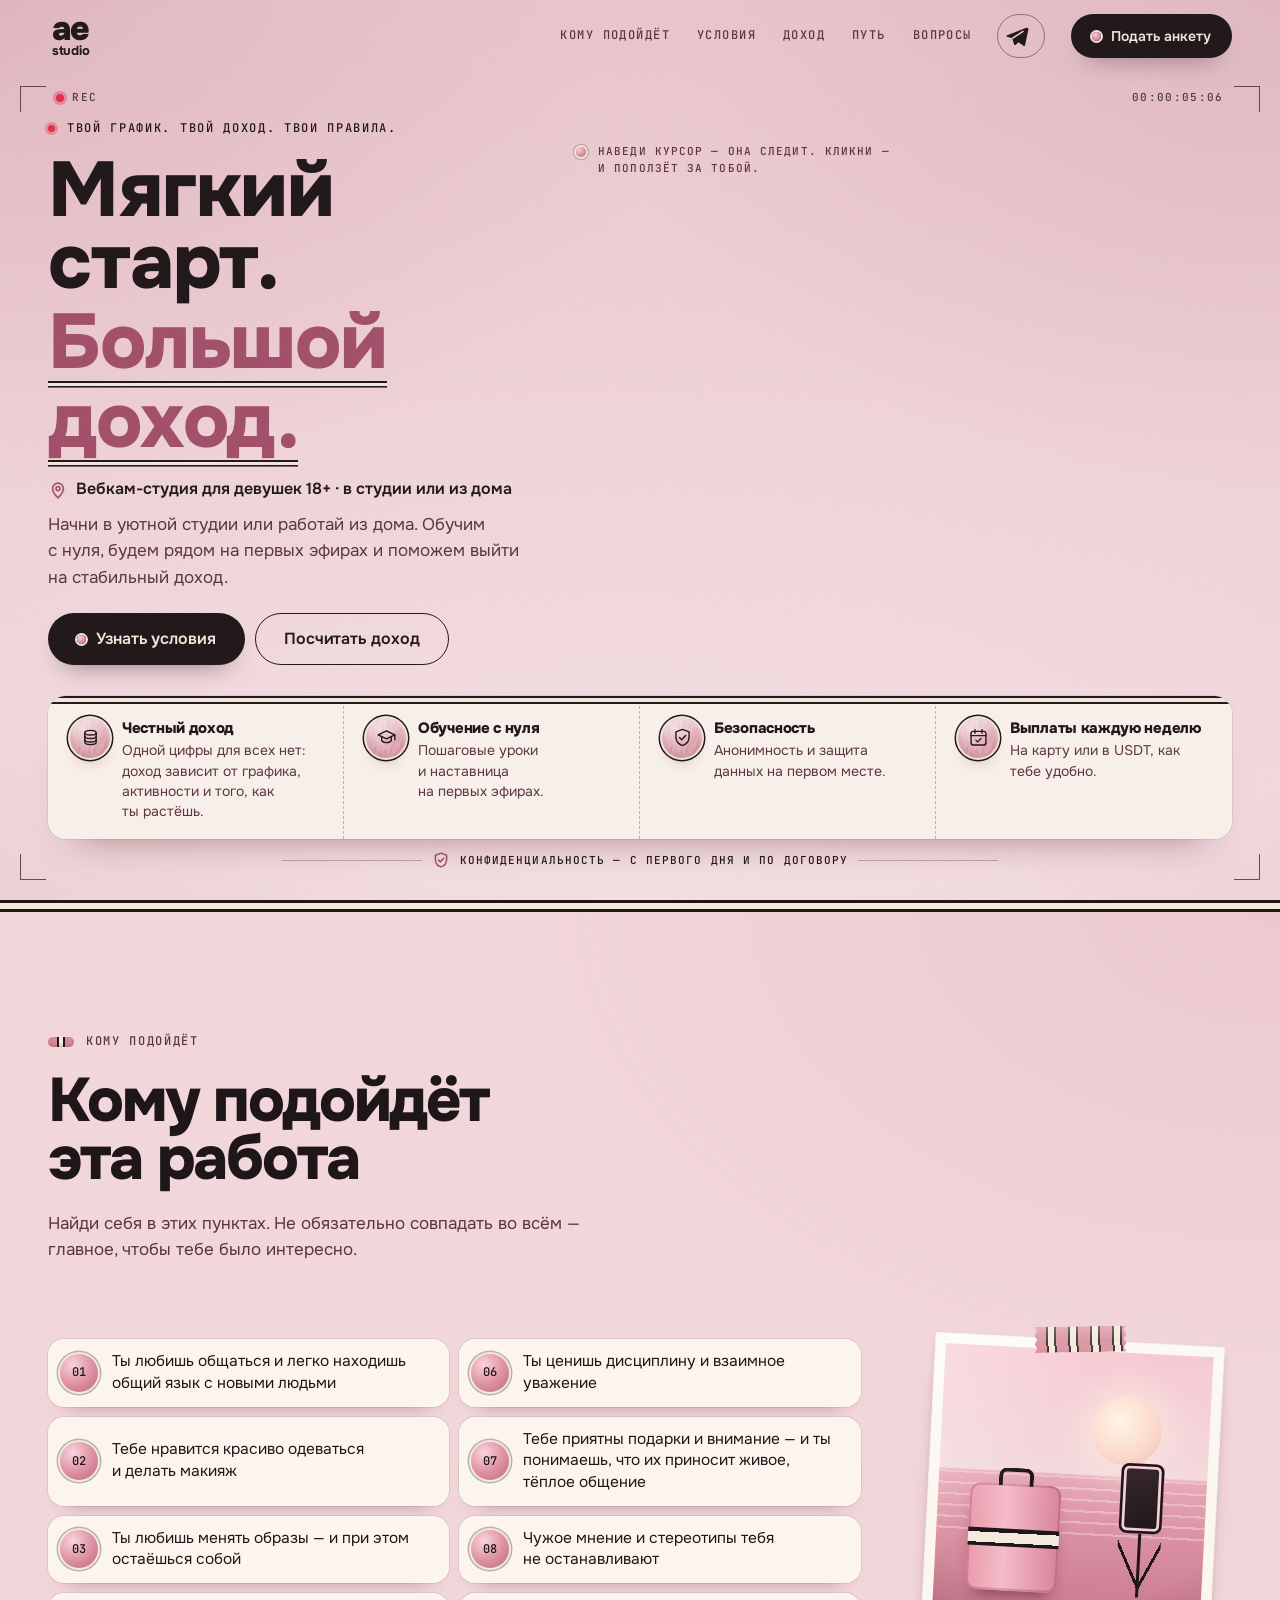
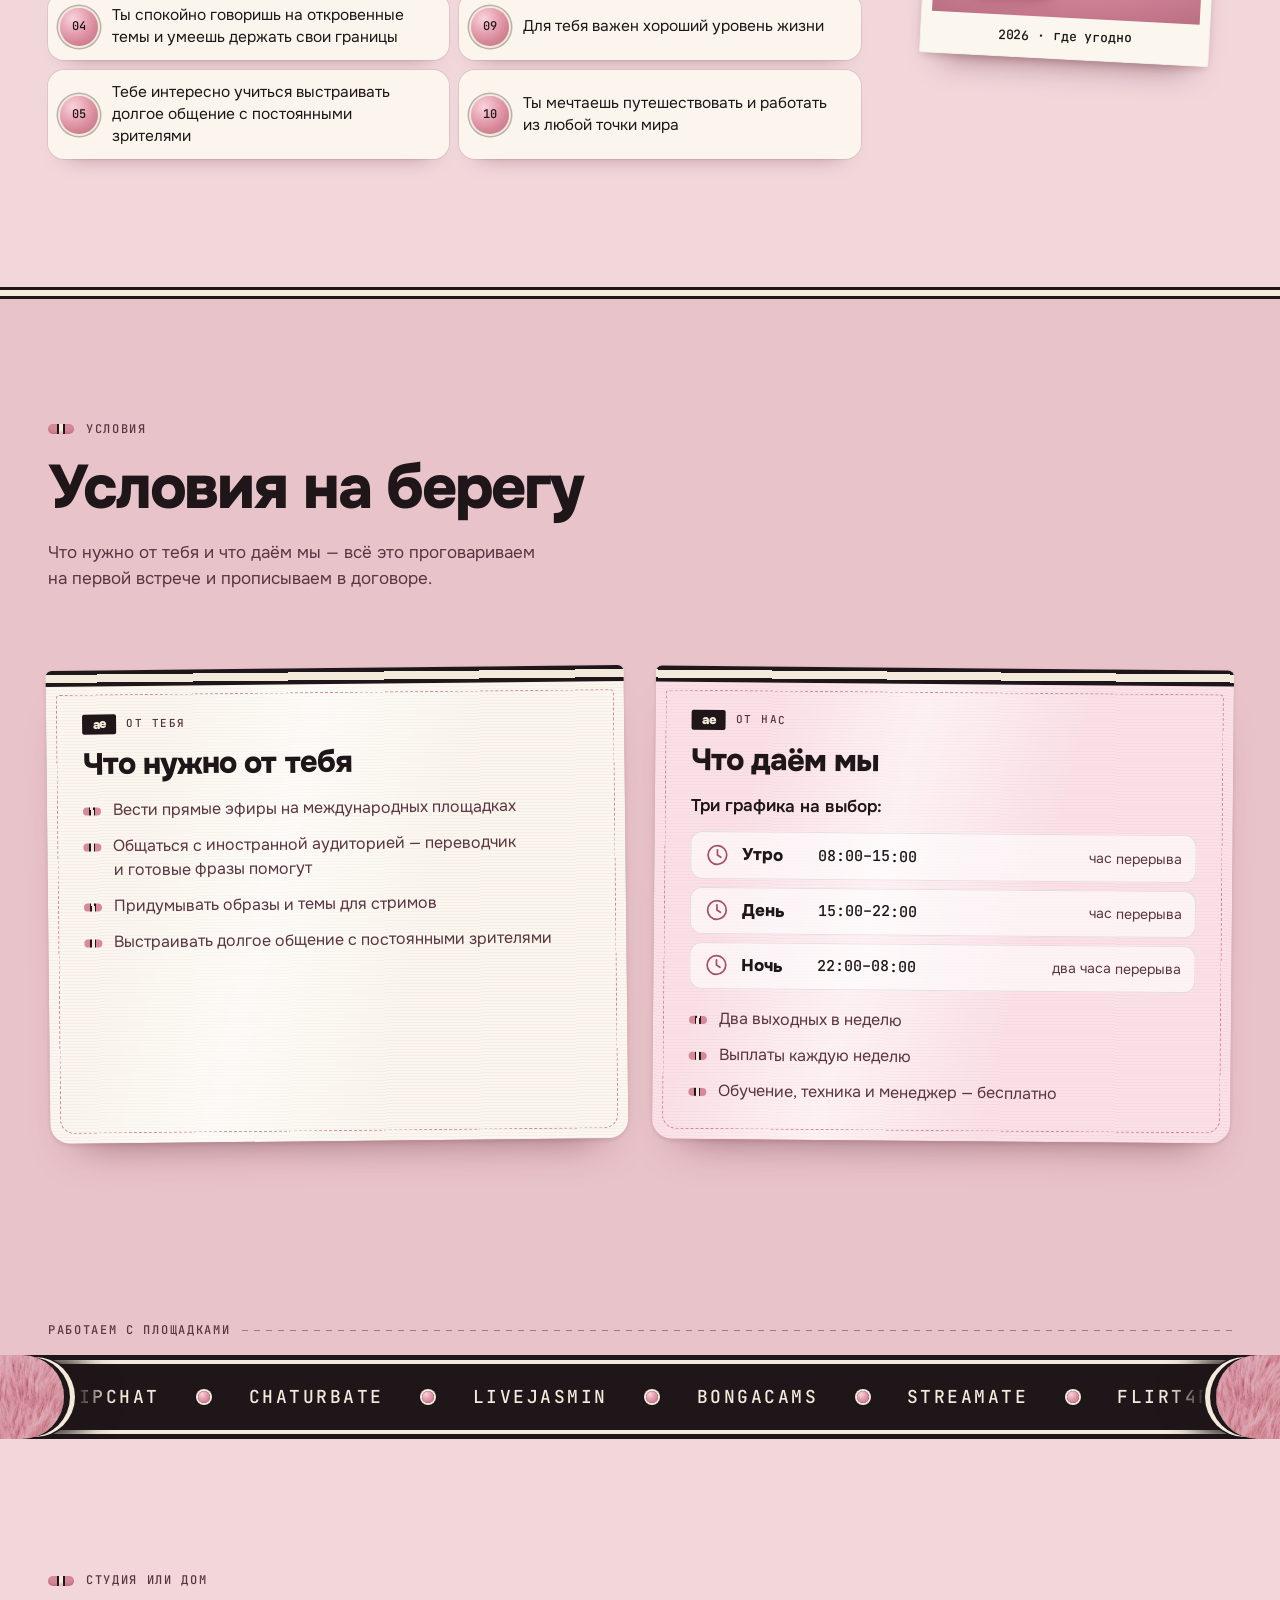
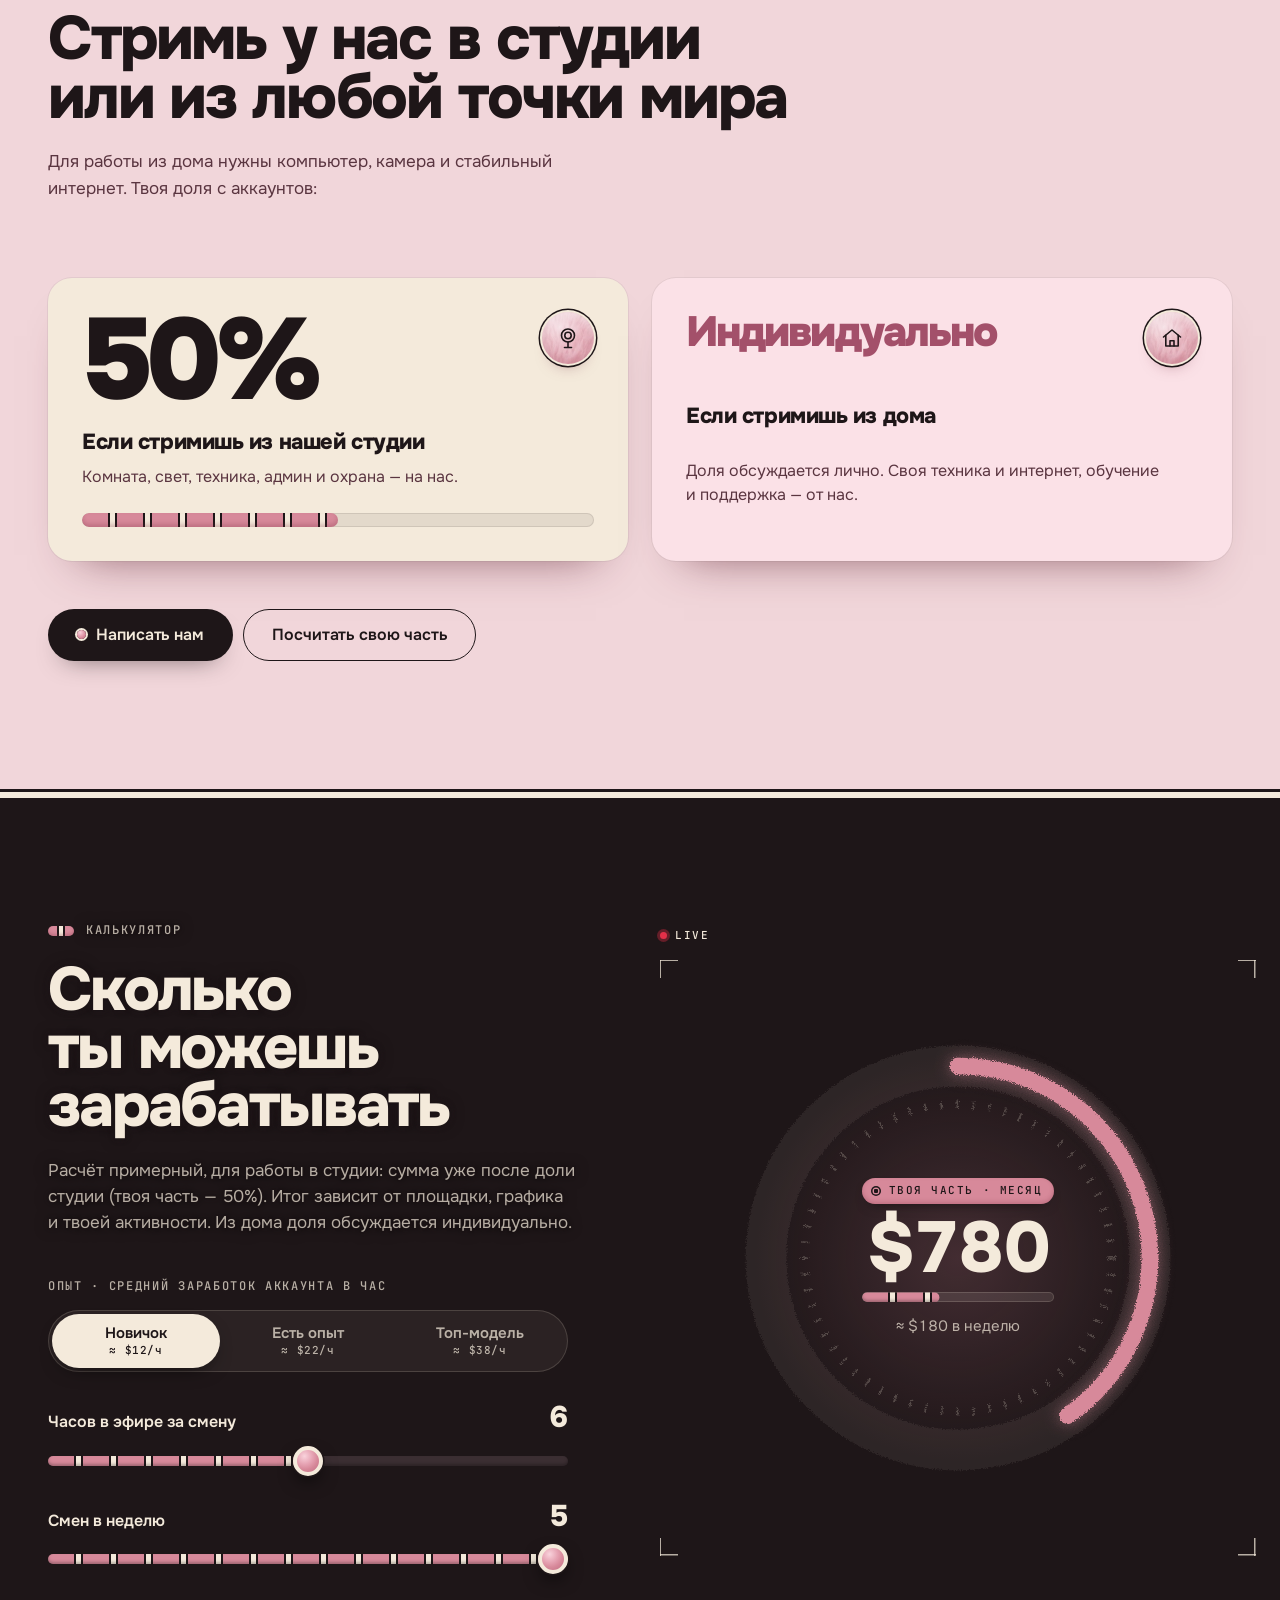
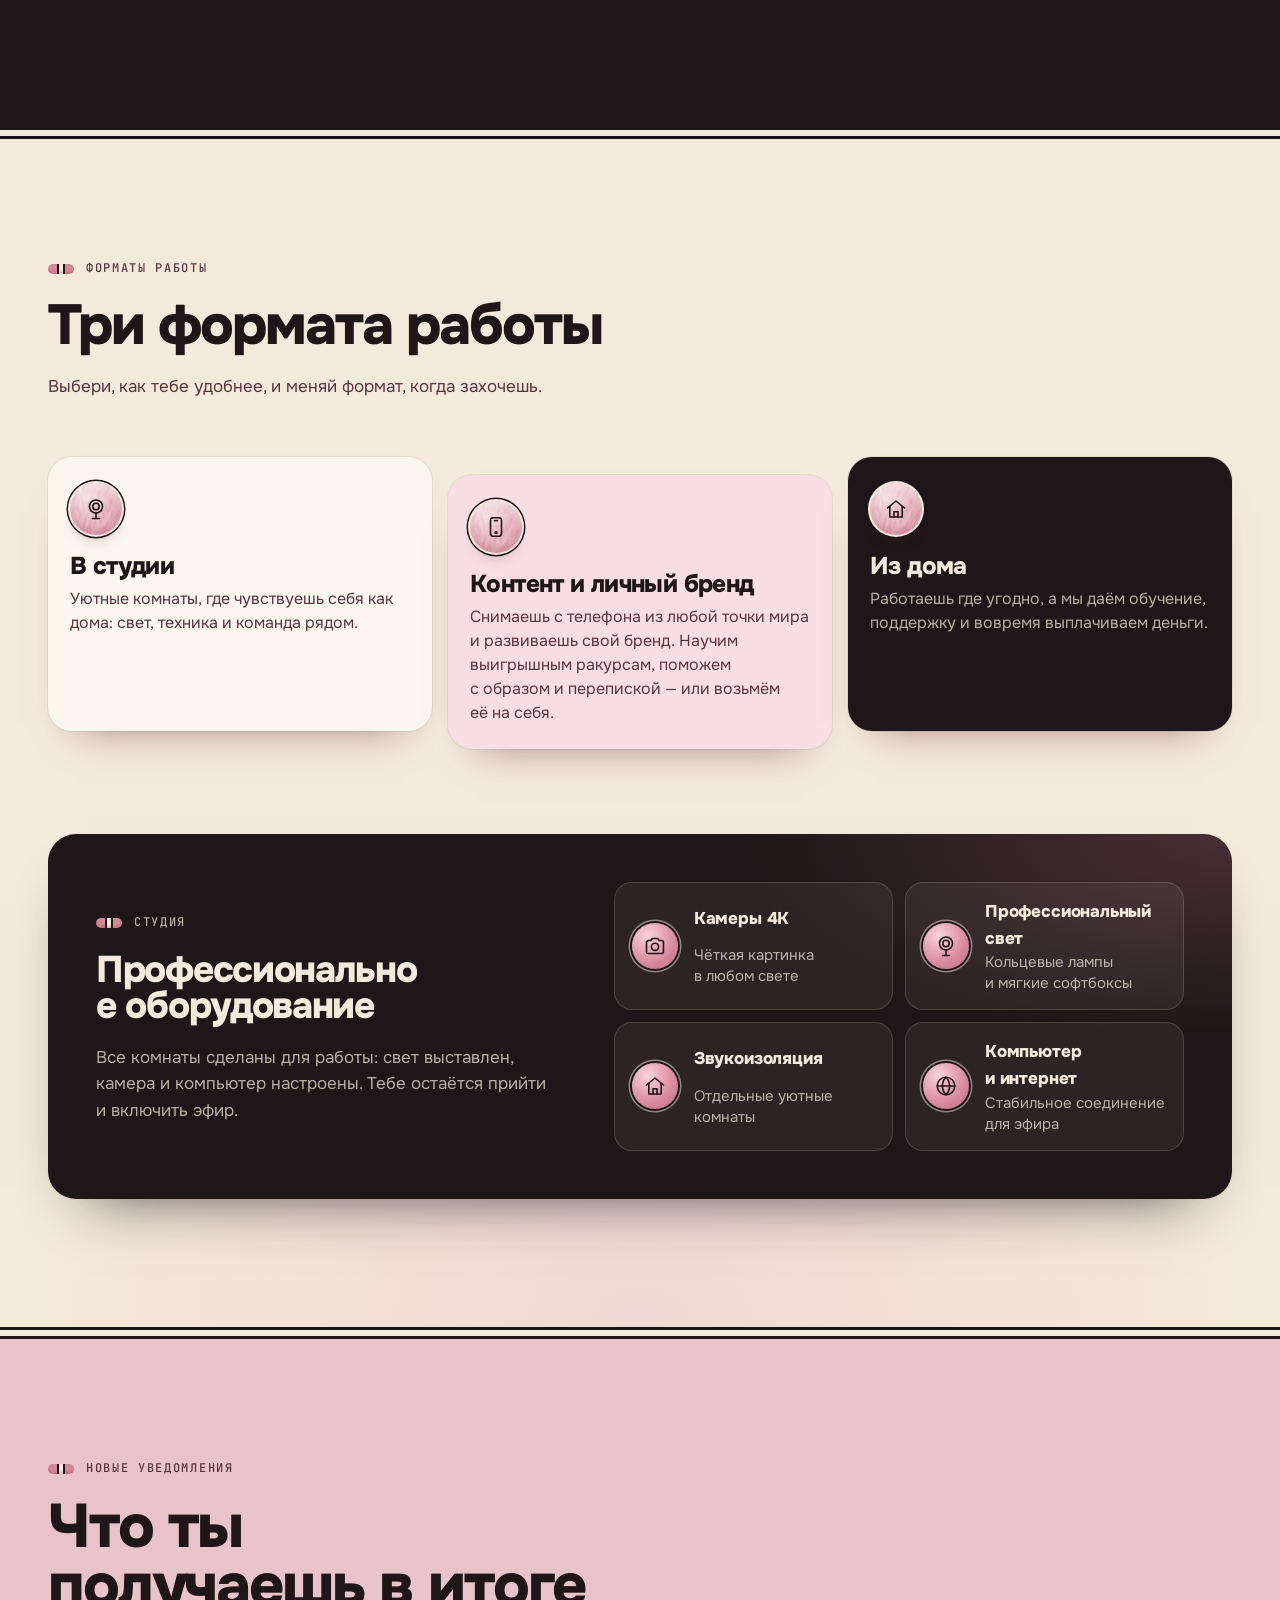
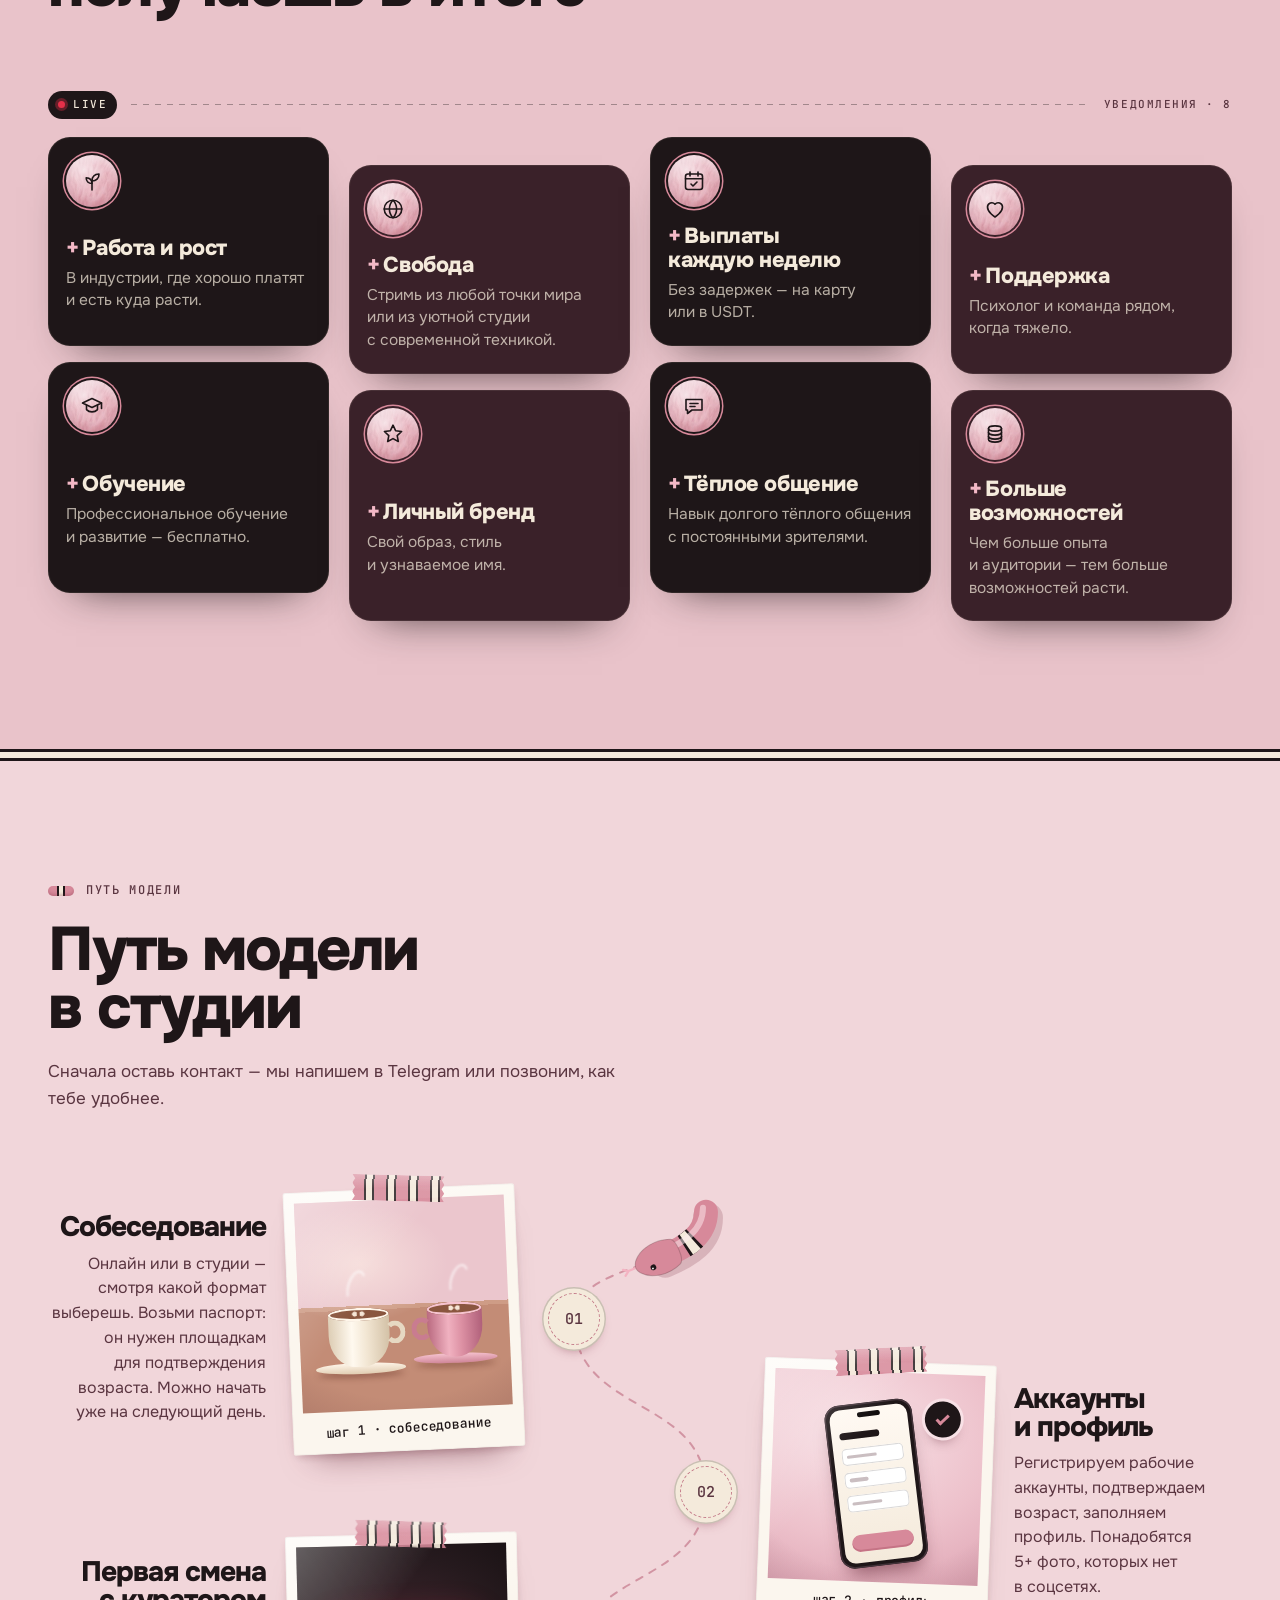
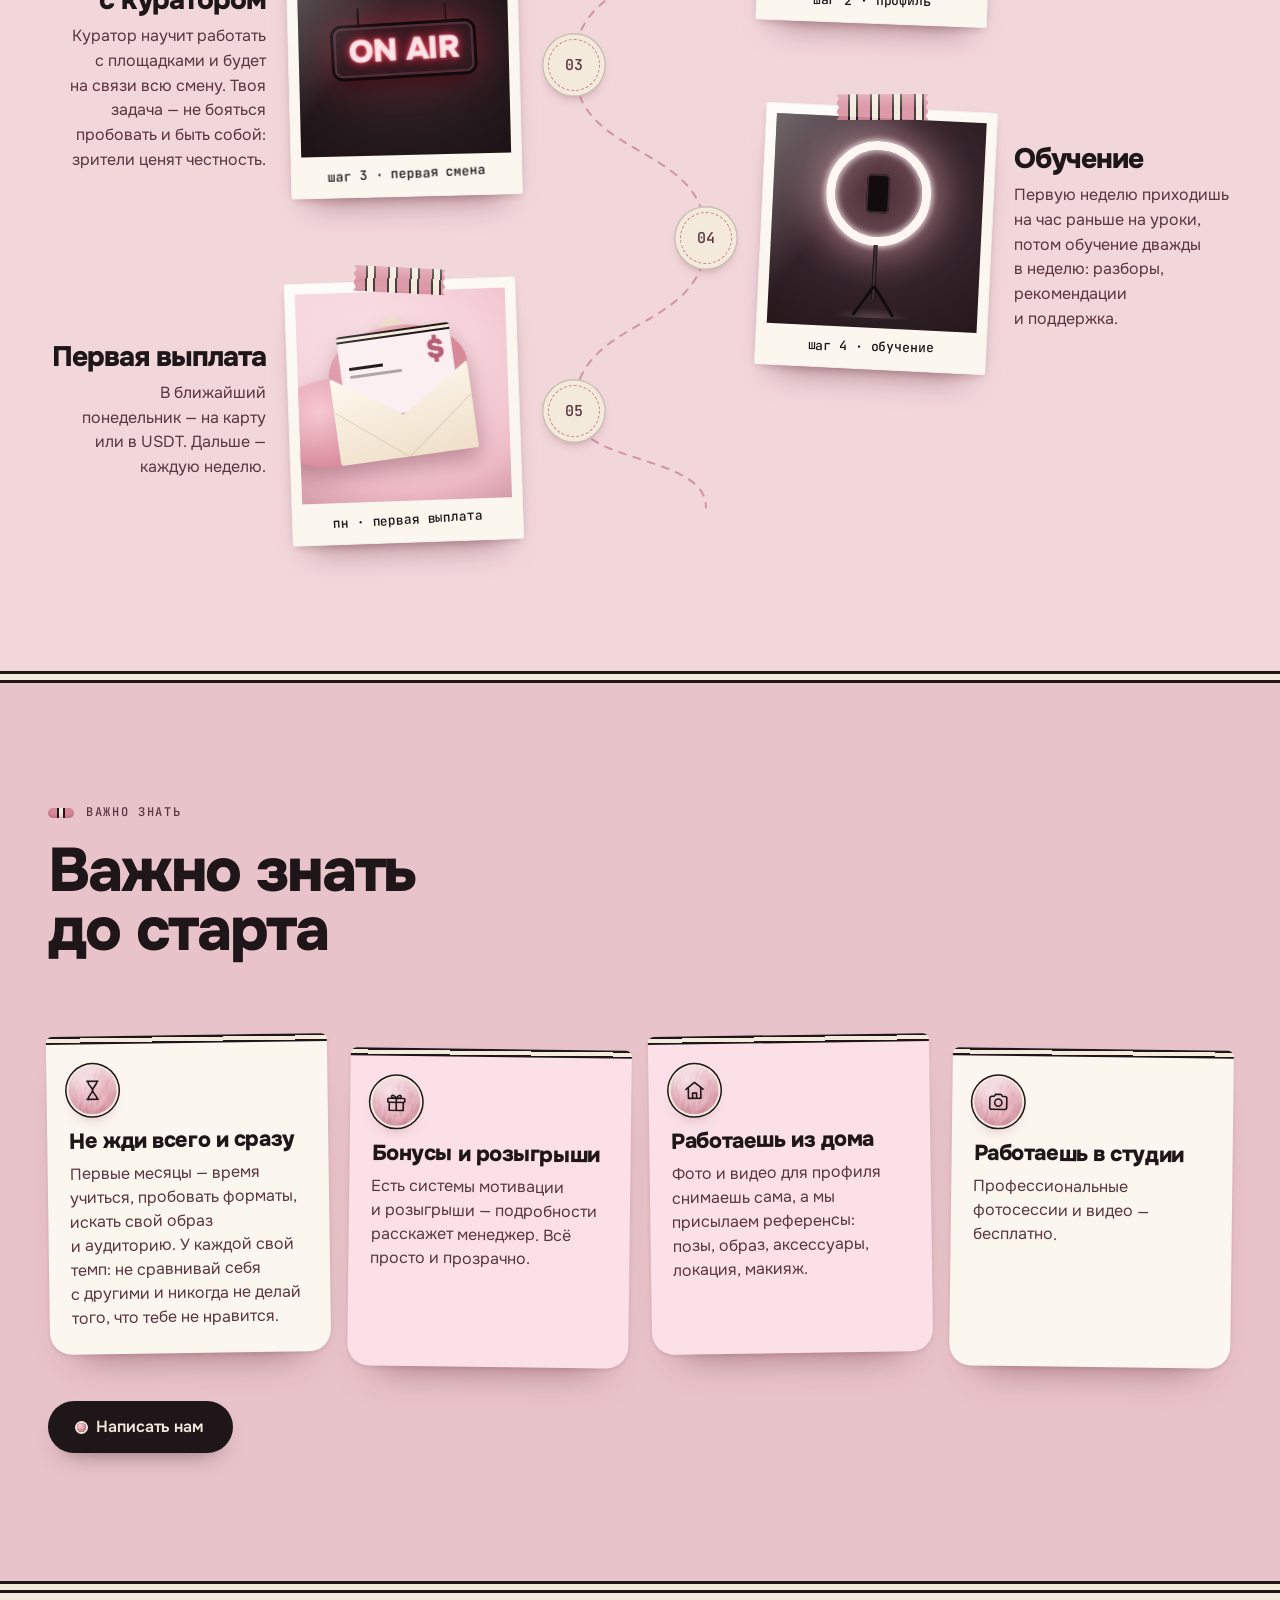
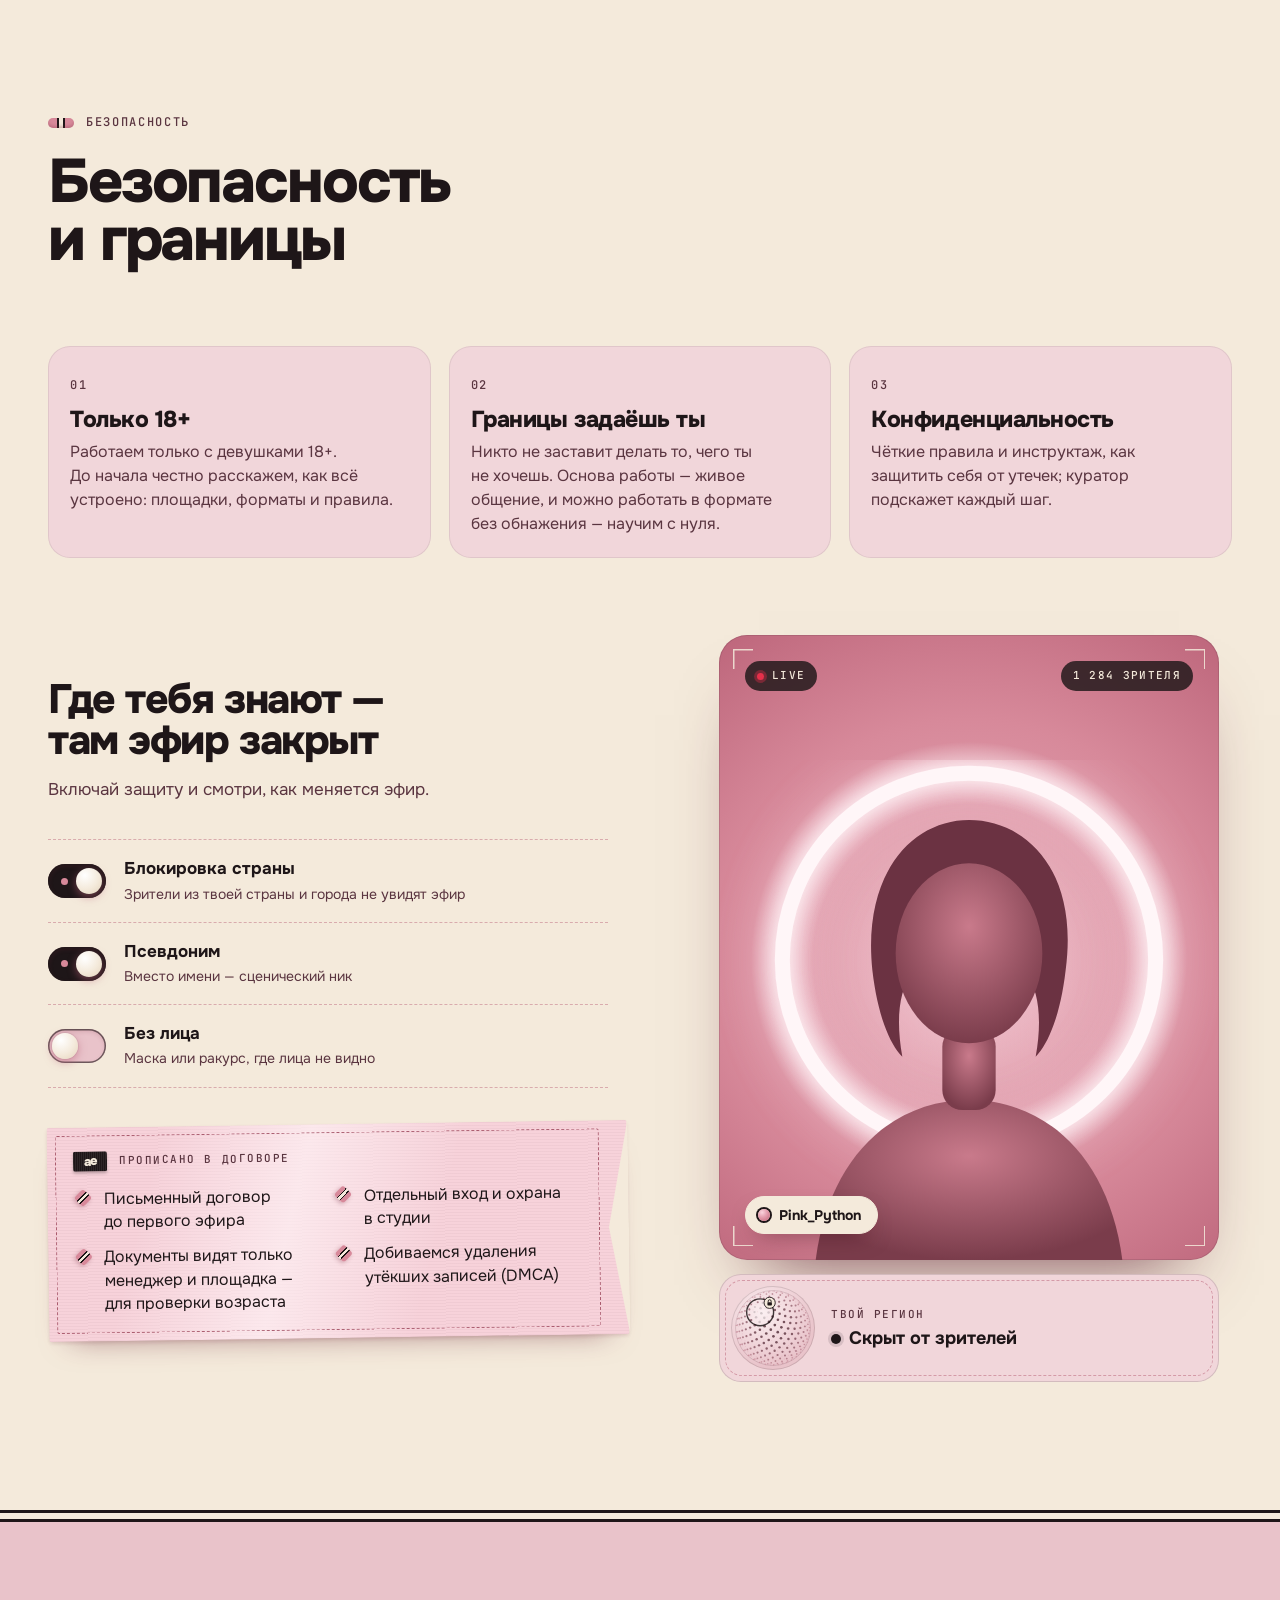
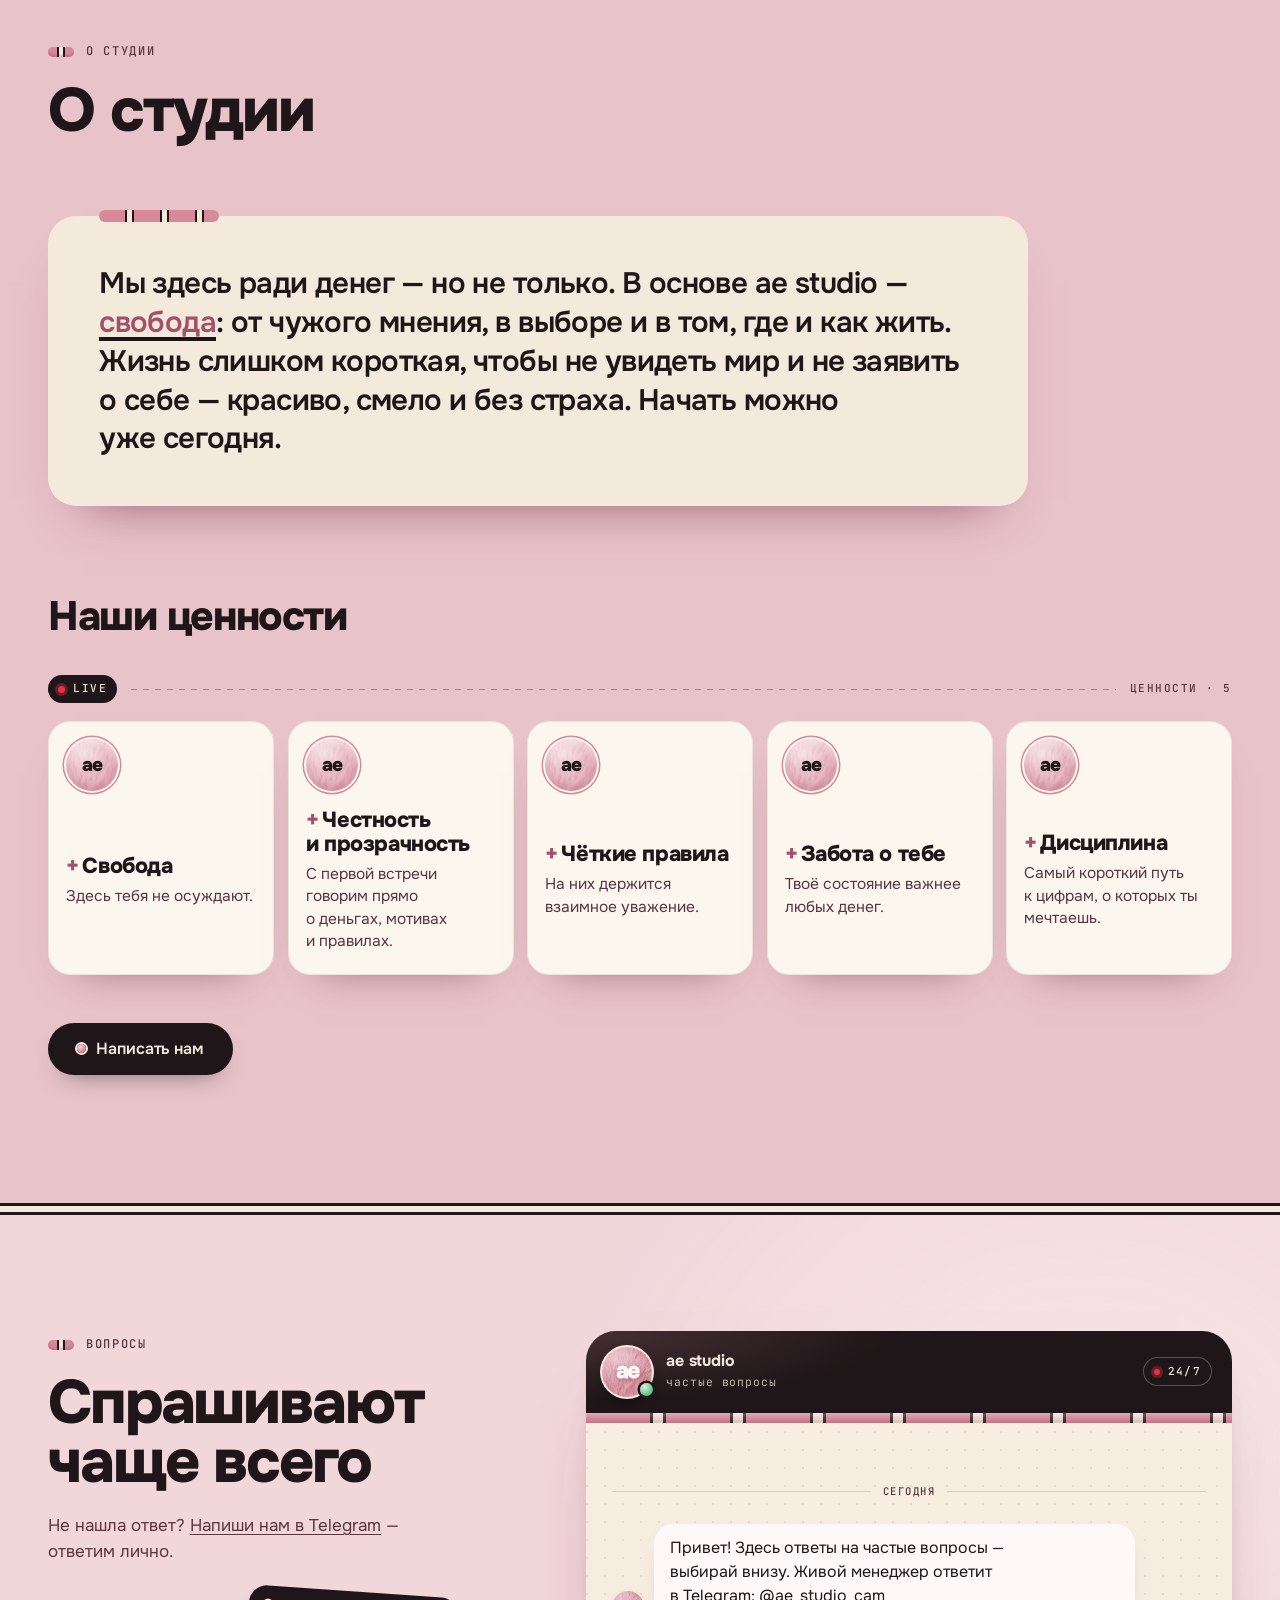
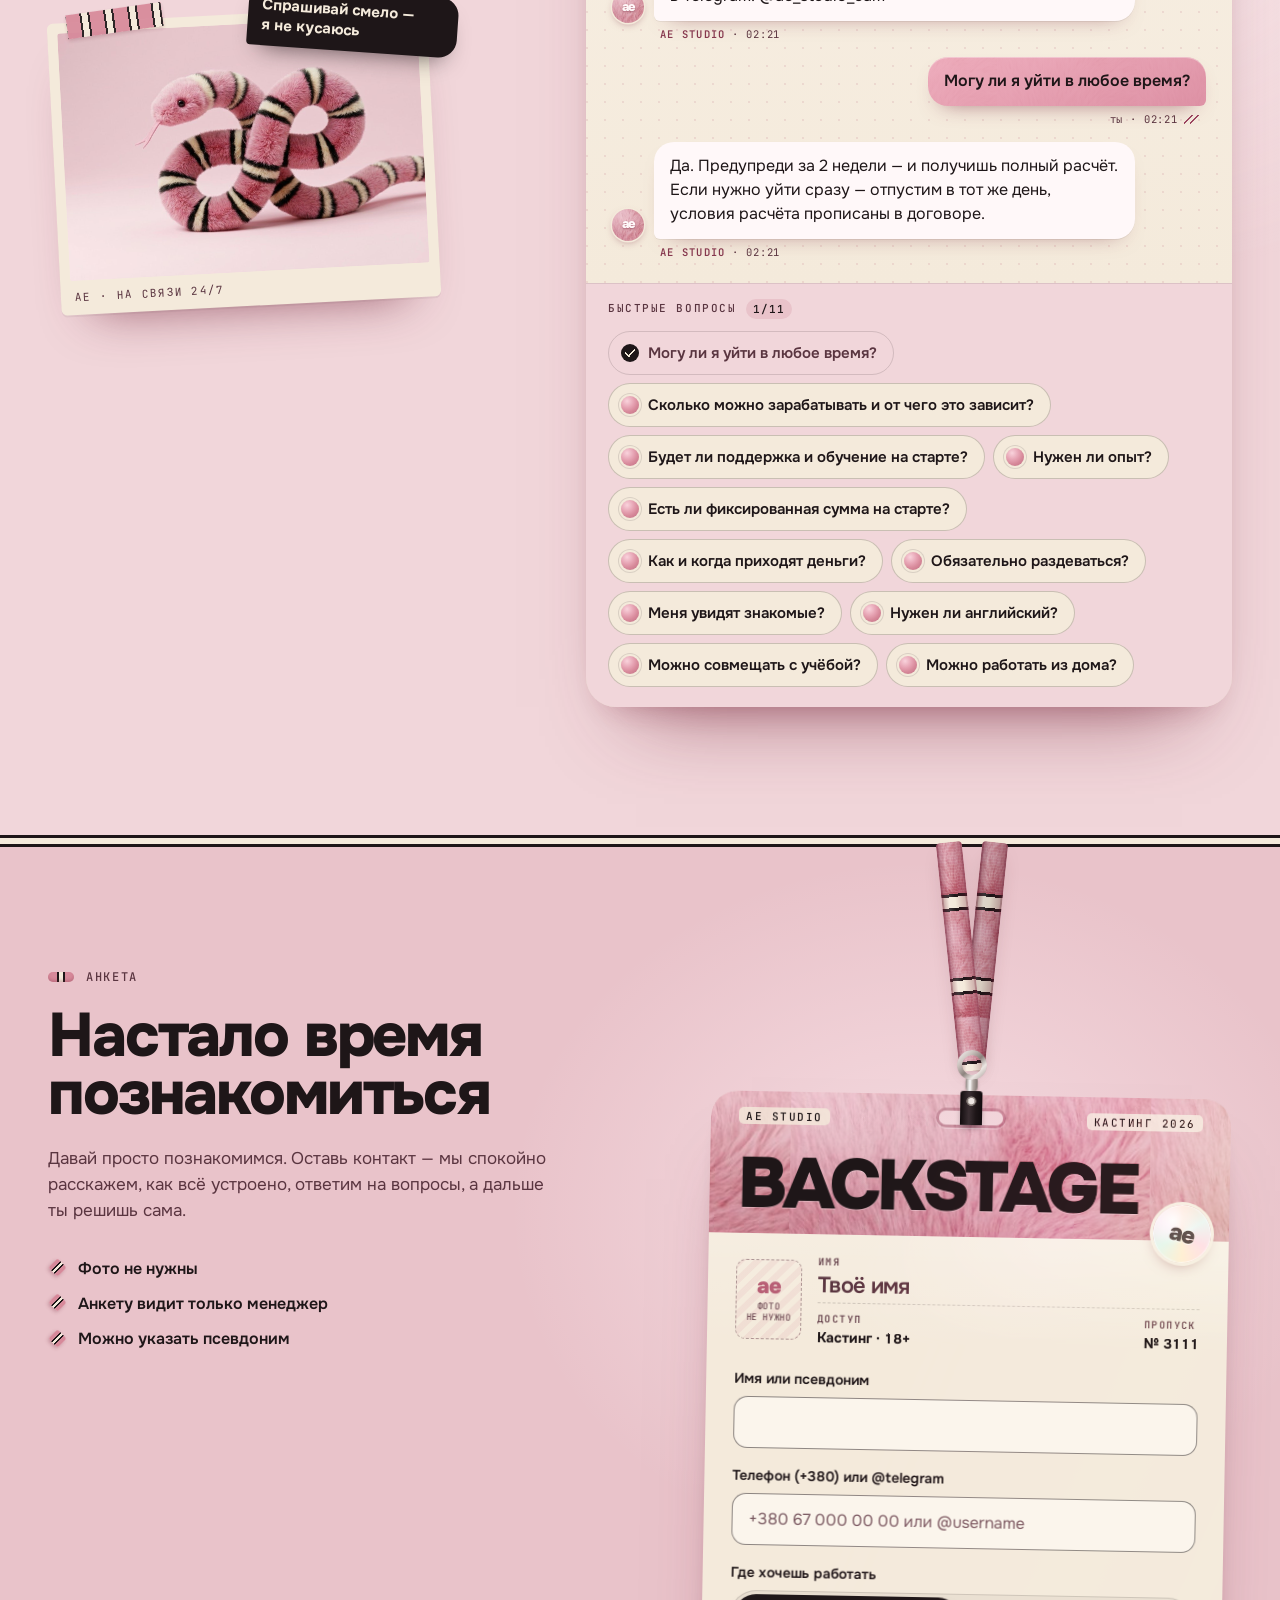
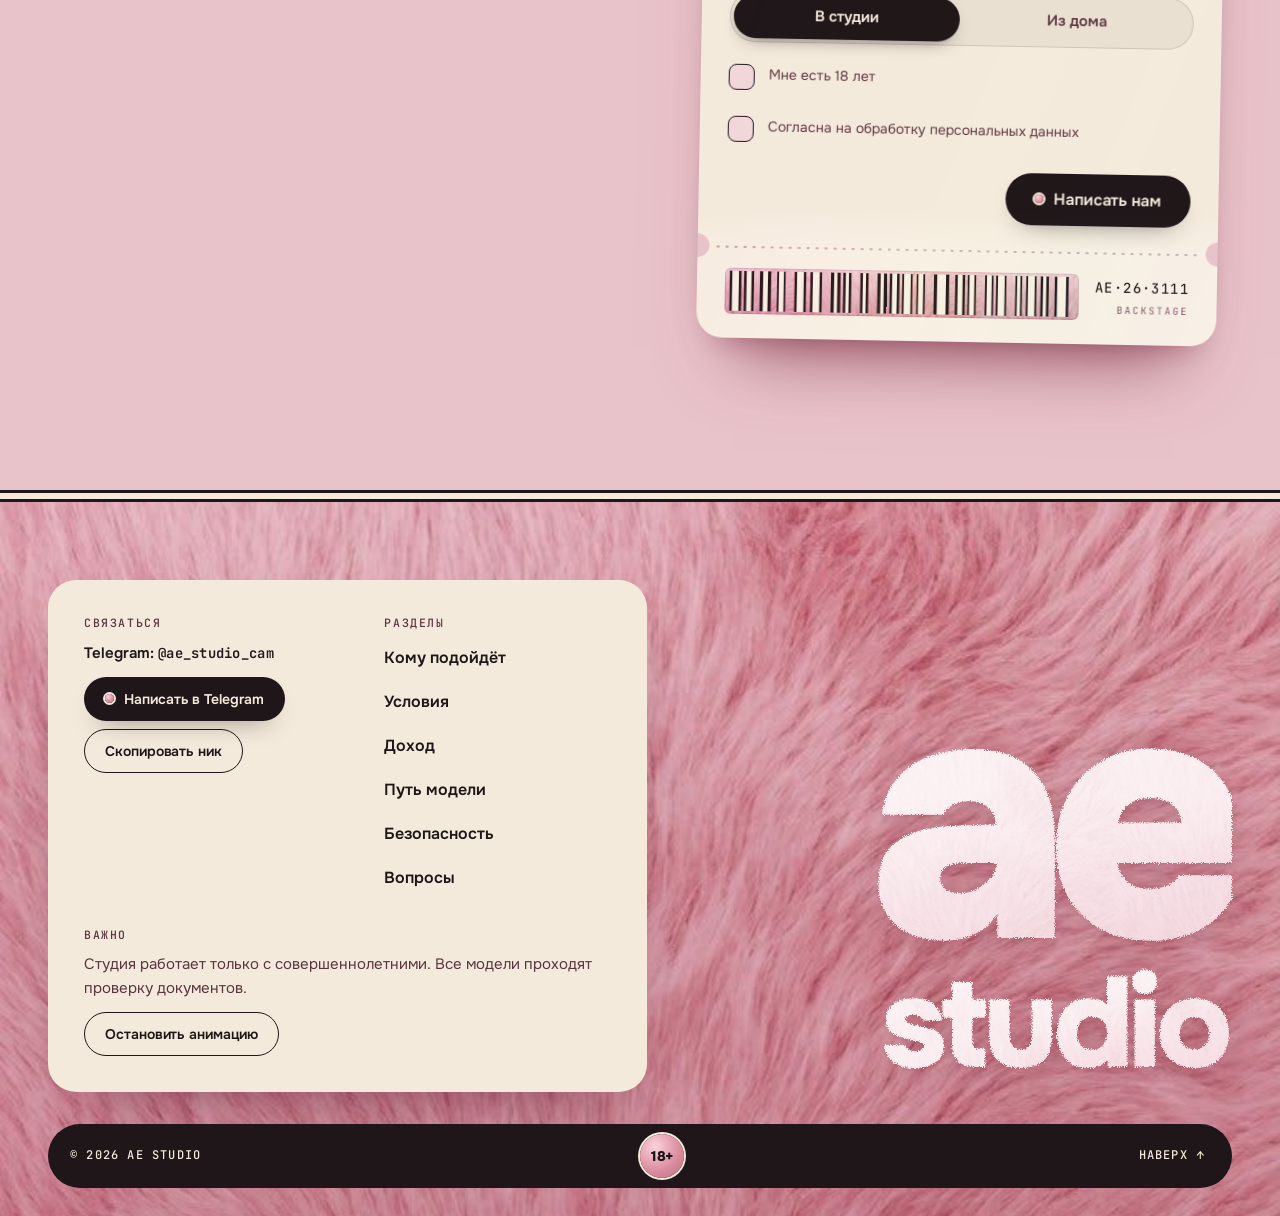
==== commit 75df1f94: "Bring back the interactive canvas snake (site as of 8093dd6) The user wants the snake to move as in " ====
--- a/index.html
+++ b/index.html
@@ -11,102 +11,6 @@
 <meta property="og:type" content="website">
 <meta property="og:image" content="assets/img/snake-ae.jpg">
 <link rel="icon" href="assets/img/favicon.svg" type="image/svg+xml">
-<script>
-/* snake3d boot (consumed by assets/js/snake3d.js as window.__aeSnake3dBoot): still/motion, hero tier + codec,
-   starts manifest + intro during parse. Writes only one class on <html>. */
-(function (w, d) {
-  var B = w.__aeSnake3dBoot = { t0: performance.now() };
-  try {
-    var mm = function (q) { return !!(w.matchMedia && w.matchMedia(q).matches); };
-    var c = navigator.connection || {}, ect = c.effectiveType || '', ss = null, paused = false, y0 = 0, L = location;
-    try { paused = w.localStorage.getItem('ae-studio:motion-paused') === '1'; } catch (e) {}
-    try { ss = w.sessionStorage; y0 = +ss.getItem('ae-s3d:y') || 0; } catch (e) {}
-    var q = function (k) { var f = new RegExp('[?&]' + k + '=([^&#]+)').exec(L.search); return f ? f[1] : ''; };
-    B.force = q('snake3d'); B.ft = q('tier').toUpperCase(); B.fc = q('codec');
-    B.envStill = !!c.saveData || /^(slow-2g|2g)$/.test(ect) || B.force === 'still';
-    B.userStill = mm('(prefers-reduced-motion: reduce)') || paused;
-    B.still = B.envStill || B.userStill; B.slow = ect === '3g';
-    d.documentElement.classList.add(B.still ? 'snake3d-still' : 'snake3d-motion');
-    var nav = performance.getEntriesByType && performance.getEntriesByType('navigation')[0];
-    B.deep = /^#(?!top$|main$)./.test(L.hash) ||
-             !!(nav && /^(reload|back_forward)$/.test(nav.type) && y0 > .3 * w.innerHeight);
-    var ua = navigator.userAgent, ios = /iP(hone|ad|od)/.test(ua) || (/Macintosh/.test(ua) && navigator.maxTouchPoints > 1);
-    B.wkBlocked = ios && !/Safari\//.test(ua) && !/Instagram|FBAN|FBIOS|FBAV/.test(ua);
-    var touch = B.touch = mm('(pointer: coarse)') && !mm('(any-pointer: fine)'), O = 'SML';
-    B.manifest = fetch('assets/snake3d/manifest.json', { cache: 'no-cache' })
-      .then(function (r) { if (!r.ok) throw r.status; return r.json(); })
-      .then(function (m) { if (m.schema !== 'ae-snake3d/1') throw 'schema'; return m; });
-    B.manifest.catch(function () {});
-    function snap(t, a) { for (var i = O.indexOf(t), j = i; j < 3; j++) if (a.indexOf(O[j]) >= 0) return O[j]; for (j = i - 1; j >= 0; j--) if (a.indexOf(O[j]) >= 0) return O[j]; return a[0]; }
-    B.heroTier = function (m) {                                   // = W3/W5, duplicated in snake3d.js on purpose
-      var W = w.innerWidth, H = w.innerHeight, dpr = Math.min(w.devicePixelRatio || 1, 2);
-      var bw = mm('(min-width: 960px)') ? Math.min(.5 * W, 1.85 * .5 * H) : W - 32;
-      var need = 1.085 * (bw / 1.85) / m.scenes.hero.anchors.aeBox[3] * m.pxPerD * dpr / 1.2;
-      var t = need <= 78 ? 'S' : need <= 104 ? 'M' : 'L';
-      t = O.indexOf(B.ft) >= 0 && B.ft ? B.ft : B.slow ? 'S' : touch && t === 'L' ? 'M' : t;
-      return snap(t, Object.keys(m.tiers));                       // the placeholder ships M only
-    };
-    function clipTier(t, m) { var top = m.clipTiers[m.clipTiers.length - 1]; return snap(O.indexOf(t) > O.indexOf(top) ? top : t, m.clipTiers); }
-    B.pick = function (m, key) {                                  // AV1 -> HEVC -> H.264; parallel probes, 300 ms budget
-      var ck = 'ae-s3d:codec:' + m.build + ':' + key, v = d.createElement('video'), mc = navigator.mediaCapabilities;
-      var ks = ['av1', 'hevc', 'h264'], bad = '';
-      if (B.fc) return Promise.resolve(m.files[key + '.' + B.fc + '.mp4'] ? B.fc : null);
-      try { var hit = ss && ss.getItem(ck); if (hit) return Promise.resolve(hit === '-' ? null : hit); bad = (ss && ss.getItem('ae-s3d:bad')) || ''; } catch (e) {}
-      return Promise.all(ks.map(function (k) {
-        var fi = m.files[key + '.' + k + '.mp4'], type = fi && 'video/mp4; codecs="' + fi.codec + '"';
-        var cp = fi && bad.indexOf(k) < 0 ? v.canPlayType(type) : '';
-        if (!cp) return false;
-        if (k === 'h264') return true;
-        var guess = cp === 'probably' && (k !== 'av1' || !touch);
-        if (!mc) return guess;
-        return Promise.race([
-          mc.decodingInfo({ type: 'file', video: { contentType: type, width: fi.size[0], height: fi.size[1],
-                            bitrate: Math.round(fi.bytes * 8 * 30 / fi.frames), framerate: 30 } })
-            .then(function (x) { return x.supported && x.smooth && (x.powerEfficient || (k === 'av1' && !touch)); },
-                  function () { return false; }),
-          new Promise(function (r) { setTimeout(r, 300, guess); })
-        ]);
-      })).then(function (ok) {
-        var k = ks[ok.indexOf(true)] || null;
-        try { ss && ss.setItem(ck, k || '-'); } catch (e) {}
-        return k;
-      });
-    };
-    function grab(u, total) {                                    // streamed, so the deadline can read progress
-      var o = { got: 0, total: total, ctl: w.AbortController ? new AbortController() : null };
-      o.blob = fetch(u, { priority: 'low', cache: 'force-cache', signal: o.ctl && o.ctl.signal }).then(function (r) {
-        if (!r.ok) throw r.status;
-        if (!r.body || !r.body.getReader) { o.got = -1; return r.blob(); }
-        var rd = r.body.getReader(), parts = [];
-        return (function pump() { return rd.read().then(function (x) {
-          if (x.done) return new Blob(parts, { type: 'video/mp4' });
-          parts.push(x.value); o.got += x.value.length; return pump(); }); })();
-      });
-      o.blob.catch(function () {});
-      return o;
-    }
-    if (B.still) {                                               // still mode: the hero still is the LCP candidate
-      B.manifest.then(function (m) {
-        var fi = m.files['hero/' + B.heroTier(m) + '/rest.webp']; if (!fi) return;
-        var i = B.stillImg = new Image(); i.fetchPriority = 'high'; i.src = 'assets/snake3d/' + fi.file;
-      }).catch(function () {});
-    } else if (!B.deep && !B.wkBlocked && B.force !== 'novideo' && B.force !== 'lpm' && B.force !== 'nogl') {
-      B.intro = B.manifest.then(function (m) {
-        var t = clipTier(B.heroTier(m), m), key = 'hero/' + t + '/intro';
-        return B.pick(m, key).then(function (k) {
-          if (!k) return null;
-          var fi = m.files[key + '.' + k + '.mp4'], o = grab('assets/snake3d/' + fi.file, fi.bytes);
-          o.tier = t; o.codec = k; B.abort = function () { if (o.ctl) o.ctl.abort(); };
-          return o;
-        });
-      });
-      B.intro.catch(function () {});
-    }
-  } catch (e) { B.error = e; }
-})(window, document);
-</script>
-<link rel="preload" href="assets/js/main.js" as="script">
-<link rel="preload" href="assets/js/snake3d.js" as="script">
 <link rel="preconnect" href="https://fonts.googleapis.com">
 <link rel="preconnect" href="https://fonts.gstatic.com" crossorigin>
 <link rel="stylesheet" href="https://fonts.googleapis.com/css2?family=JetBrains+Mono:wght@400;500&family=Onest:wght@400;500;600;700;800;900&display=swap">
@@ -198,12 +102,14 @@
 
 <main id="main" tabindex="-1">
 
+  <!-- Page-level snake layer: fixed canvas between section backgrounds and content.
+       The snake writes the logo in the hero, then travels down the page with scroll to the income gauge.
+       Sections between the hero and #income must not create a stacking context (see style.css, SNAKE LAYER). -->
+  <canvas class="snake-layer" data-snake-canvas aria-hidden="true"></canvas>
+
   <!-- ============ 1. HERO: snake logo + offer + four perks ============ -->
   <section class="hero" id="top" data-hero aria-labelledby="hero-title">
     <div class="hero__vignette" aria-hidden="true"></div>
-    <div class="snake3d snake3d--hero" data-snake3d-hero aria-hidden="true">
-      <noscript><img src="assets/snake3d/hero/M/rest.webp" alt=""></noscript>
-    </div>
     <p class="hero__studio" aria-hidden="true">studio</p>
 
     <div class="viewfinder" aria-hidden="true">
@@ -258,7 +164,7 @@
       </div>
     </div>
 
-    <p class="hero__hint" data-hero-hint aria-hidden="true">Наведи курсор&nbsp;— она следит. Кликни&nbsp;— покажет язык.</p>
+    <p class="hero__hint" data-hero-hint aria-hidden="true">Наведи курсор&nbsp;— она следит. Кликни&nbsp;— и&nbsp;поползёт за&nbsp;тобой.</p>
   </section>
 
   <!-- ============ 2. FIT: «Кому подойдёт» — ten numbered cards + a polaroid ============ -->
@@ -407,7 +313,7 @@
     </div>
   </section>
 
-  <!-- ============ 6. INCOME CALCULATOR: on-stream «goal» overlay; the plush snake (snake3d.js) arrives and coils around the ring ============ -->
+  <!-- ============ 6. INCOME CALCULATOR: on-stream «goal» overlay; the travelling snake coils around the ring ============ -->
   <section class="section income" id="income" aria-labelledby="income-title">
     <div class="container income__grid">
       <div class="income__copy" data-reveal>
@@ -437,7 +343,7 @@
         </form>
       </div>
 
-      <div class="gauge" data-gauge>
+      <div class="gauge" data-gauge data-reveal style="--i:1">
         <div class="gauge__hud" aria-hidden="true">
           <span class="gauge__live"><span class="rec-dot"></span>Live</span>
           <span class="gauge__cam">Cam 01</span>
@@ -462,7 +368,6 @@
             <circle class="gauge__eye-glint" cx="9.9" cy="-6.9" r="0.9"/>
           </g>
         </svg>
-        <div class="snake3d snake3d--gauge" data-snake3d-gauge aria-hidden="true"></div>
         <div class="gauge__readout" aria-live="polite">
           <span class="gauge__label">Твоя часть · месяц</span>
           <strong class="gauge__value" data-income>$780</strong>
@@ -1130,6 +1035,7 @@
 
 <!-- ============ 16. FOOTER ============ -->
 <footer class="footer" data-footer>
+  <canvas class="footer__canvas" data-footer-snake aria-hidden="true"></canvas>
   <div class="container footer__inner">
     <p class="footer__logo" aria-hidden="true"><span class="footer__ae">ae</span><span class="footer__studio">studio</span></p>
     <div class="footer__cols">
@@ -1164,7 +1070,7 @@
   </div>
 </footer>
 
-<script src="assets/js/snake3d.js" defer></script>
+<script src="assets/js/snake.js" defer></script>
 <script src="assets/js/main.js" defer></script>
 <script src="assets/js/blocks.js" defer></script>
 </body>
--- a/assets/css/style.css
+++ b/assets/css/style.css
@@ -630,7 +630,7 @@
     radial-gradient(55% 55% at 0% 0%, #E3BCC4 0%, rgba(227, 188, 196, 0) 100%),
     radial-gradient(55% 55% at 100% 0%, #E3BCC4 0%, rgba(227, 188, 196, 0) 100%),
     linear-gradient(180deg, #EDCBD1 0%, var(--paper) 45%, #F3DCDF 100%);
-  /* logo box (mobile formula) — snake3d.js writes these inline (same formula) */
+  /* logo box (mobile formula) — snake.js overwrites these inline */
   --logo-w: calc(100vw - 32px);
   --logo-h: calc(var(--logo-w) / 1.85);
   --logo-x: 16px;
@@ -811,7 +811,7 @@
   z-index: 5;
   display: none;
   left: var(--logo-x);
-  top: var(--hint-y, calc(var(--logo-y) - 44px));   /* snake3d.js lifts it above the head's envelope */
+  top: calc(var(--logo-y) - 44px);                   /* 2 lines, ~12px clear of the snake's head */
   max-width: min(48ch, calc(var(--logo-w) * .62));
   padding-left: 22px;
   font-family: var(--font-mono);
@@ -934,8 +934,8 @@
 /* 9 ── INCOME (the black stripe): an on-stream «goal» overlay -------------
    The calculator drives a cam-site style goal widget: a plush band-striped
    progress ring with the readout as the stream's «Цель месяца» panel, tip alerts
-   popping at the snake's head. When the plush snake arrives (.gauge.has-snake) the drawn
-   head is gone and she coils around the ring. */
+   popping at the snake's head. When the travelling snake arrives (.gauge.has-snake)
+   the drawn head fades and the real snake coils in the free space around the ring. */
 .income {
   background: var(--ink);
   color: var(--cream);
@@ -943,6 +943,11 @@
 }
 .income .eyebrow { color: var(--cream-70); }
 .income .section-lead { color: var(--cream-70); }
+/* the travelling snake can pass under this copy on phones: an ink halo (invisible on the ink band)
+   keeps cream type readable over the pink body */
+.income .eyebrow, .income .section-title, .income .section-lead {
+  text-shadow: 0 0 2px var(--ink), 0 0 6px rgba(30, 22, 24, .9), 0 0 14px rgba(30, 22, 24, .75);
+}
 .income__grid {
   display: grid;
   grid-template-columns: minmax(0, 1fr);
@@ -2455,6 +2460,13 @@
     url("../img/fur.jpg") center / cover,
     var(--fur);
 }
+.footer__canvas {
+  position: absolute;
+  inset: 0;
+  z-index: 0;
+  width: 100%;
+  height: 100%;
+}
 .footer__inner {
   position: relative;
   z-index: 2;
@@ -2664,7 +2676,7 @@
 }
 
 @media (max-width: 959px) {
-  /* hero: snake on top, copy below (CSS formula shared with snake3d.js) */
+  /* hero: snake on top, copy below (CSS formula shared with snake.js) */
   .hero__actions .btn { flex: 1 1 auto; }
   /* the snake writes "ae" right under the nav on phones: keep the REC/timecode row out of its way */
   .vf-top { display: none; }
@@ -2693,7 +2705,7 @@
   .nav__burger { display: none; }
   .mobile-menu { display: none !important; }
 
-  /* desktop logo box (= snake3d.js HERO fit): bw = min(.5W, 1.85*.5H); right edge W - max(48, .05W); centre .4H.
+  /* desktop logo box (= snake.js logoBox): bw = min(.5W, 1.85*.5H); right edge W - max(48, .05W); centre .4H.
      H is the first screen: the hero may grow taller (perks row) without moving the logo. */
   .hero {
     --logo-w: min(50vw, 92.5svh);
@@ -2788,10 +2800,9 @@
 }
 html.reduced-motion .marquee__track { animation: none !important; }
 html.reduced-motion [data-reveal].is-pending { opacity: 1; translate: none; }
-/* the snake is a still image: no hover / click hint */
+/* the snake is a still image with reduced motion: no "hover / click and she crawls" hint */
 html.reduced-motion .hero__hint { display: none; }
 @media (prefers-reduced-motion: reduce) { .hero__hint { display: none; } }
-.hero.is-snake-static .hero__hint { display: none; }
 
 /* very short viewports (landscape phones, 400% zoom): the nav scrolls away instead of
    taking a quarter of the screen; it stays put while the menu is open */
@@ -2825,43 +2836,42 @@
 }
 .form__error:empty { display: none; }
 
-/* ── SNAKE 3D (assets/js/snake3d.js) ─────────────────────────────────────
-   Pre-rendered Cycles snake: one layer per scene, inside its section. snake3d.js sets
-   --s3d-x/-y/-w/-h (px, relative to .hero / .gauge). The rest still covers the whole layer. */
-.snake3d { position: absolute; left: var(--s3d-x, 0); top: var(--s3d-y, 0); width: var(--s3d-w, 0); height: var(--s3d-h, 0); pointer-events: none; user-select: none; }
-.snake3d--hero { z-index: 1; }   /* under .hero__studio (z 1, later in the DOM), the vignette (3), the viewfinder (4), the copy (5) */
-html:not(.js) .snake3d--hero, .snake3d--hero.is-fallback {   /* stage from the CSS logo box; constants = W5, from the shipped manifest (placeholder) */
-  left: calc(var(--logo-x) + var(--logo-w) * -0.4361);
-  top: calc(var(--logo-y) + var(--logo-w) * -0.1941);
-  width: calc(var(--logo-w) * 1.6144);
-  height: calc(var(--logo-w) * 0.9081);
-}
-.snake3d > canvas, .snake3d > img, .snake3d noscript img { position: absolute; inset: 0; width: 100%; height: 100%; display: block; }
-.snake3d > img { opacity: 0; transition: opacity .6s var(--ease-out); }
-.snake3d.is-img > img { opacity: 1; }
-.snake3d.is-img > canvas { visibility: hidden; }
-.snake3d-decoders { position: fixed; right: 0; bottom: 0; width: 2px; height: 2px; overflow: hidden; opacity: .01; pointer-events: none; }
-.snake3d-decoders > video { position: absolute; left: 0; top: 0; width: 2px; height: 2px; }
-@media print { .snake3d, .snake3d-decoders { display: none; } }
+/* ── SNAKE LAYER ──────────────────────────────────────────────────────────
+   One fixed, viewport-sized canvas (snake.js 'journey' mode) sits ABOVE section
+   backgrounds and BELOW content, so the snake crawls under the blocks and shows
+   in margins and gaps. Rules that keep this working:
+   - sections in the snake's zone (hero → income) must NOT create a stacking
+     context (no isolation/transform/filter/opacity/z-index on the section itself);
+   - content wrappers sit at z-index ≥ 4. */
+.snake-layer {
+  position: fixed;
+  inset: 0;
+  z-index: 3;
+  width: 100%;
+  height: 100%;
+  pointer-events: none;
+}
+/* touch screens (snake.js 'anchored'): a page-space slab that scrolls with the content; JS moves it with translate3d */
+.snake-layer.is-anchored { position: absolute; top: 0; right: auto; bottom: auto; left: 0; will-change: transform; }
 .section > .container { position: relative; z-index: 4; }
 
-/* While the plush coil is loaded, the flat SVG snake on the income ring would read as
-   a second snake: hide its head and bands. The arc stays as a thin glowing progress
-   line inside the coil, so the sliders still move the ring. */
-html.has-plush-ring .gauge__head,
-html.has-plush-ring .gauge__scales { opacity: 0; transition: opacity .3s; }
-html.has-plush-ring .gauge__fill {
+/* With the travelling plush snake on the page, the flat SVG snake on the income
+   ring would read as a second snake: hide its head and bands. The arc stays as a
+   thin glowing progress line inside the coil, so the sliders still move the ring. */
+html.has-journey .gauge__head,
+html.has-journey .gauge__scales { opacity: 0; transition: opacity .3s; }
+html.has-journey .gauge__fill {
   stroke: var(--fur);
   stroke-width: 14;
   filter: drop-shadow(0 0 6px rgba(215, 137, 154, .5));
 }
-html.has-plush-ring .gauge__cam { visibility: hidden; } /* sits under the coil */
+html.has-journey .gauge__cam { visibility: hidden; } /* sits under the coil */
 /* HUD brackets frame the coil instead of hiding under it; no room for them on narrow screens */
-@media (min-width: 960px) { html.has-plush-ring .gauge__hud { inset: -12%; } }
+@media (min-width: 960px) { html.has-journey .gauge__hud { inset: -12%; } }
 @media (max-width: 959px) {
-  html.has-plush-ring .gauge__hud { background: none; }
+  html.has-journey .gauge__hud { background: none; }
   /* keep the thin progress arc clear of the plush head resting at 12 o'clock */
-  html.has-plush-ring .gauge__fill { stroke-width: 10; transform: rotate(-90deg) scale(.9); transform-origin: 200px 200px; }
+  html.has-journey .gauge__fill { stroke-width: 10; transform: rotate(-90deg) scale(.9); transform-origin: 200px 200px; }
 }
 
 /* «Остановить анимацию» (WCAG 2.2.2): main.js sets html.motion-paused and stops JS motion; this freezes the CSS loops too. */
--- a/assets/css/blocks.css
+++ b/assets/css/blocks.css
@@ -4,8 +4,9 @@
      A · #rooms  formats + studio equipment
      B · #faq    «Чат с менеджером» — a stream-chat panel with quick-reply chips
      C · #apply  BACKSTAGE PASS     — the form as a casting pass on a snake-band lanyard
-   The plush snake now lives in one layer per scene inside its own section (snake3d.js),
-   so these sections no longer need to avoid stacking contexts.
+   These sections sit BELOW the snake's journey zone (hero → #income), but they still
+   never create a stacking context on the <section> itself: the page-level snake canvas
+   (z 3) must stay under every content wrapper (z 4).
    ========================================================================== */
 
 /* ==========================================================================
@@ -853,8 +854,9 @@
    hero perks · nav Telegram · floating Telegram · #fit checklist · #conditions ·
    platforms marquee · #format 50/70 · formats · values/benefits racks · #important ·
    safety pledges · reviews reel · #about.
-   The old journey-zone constraint is gone (snake3d.js draws inside the hero and the gauge
-   only); the z-index ≥ 4 rules on content wrappers stay and are harmless.
+   #fit, #conditions, .platforms and #format lie INSIDE the snake's journey zone
+   (hero → #income): never isolation / transform / filter / opacity / z-index on
+   those sections; every content wrapper sits at z-index ≥ 4.
    ========================================================================== */
 
 /* shared line icon (sprite <symbol>s in index.html) */
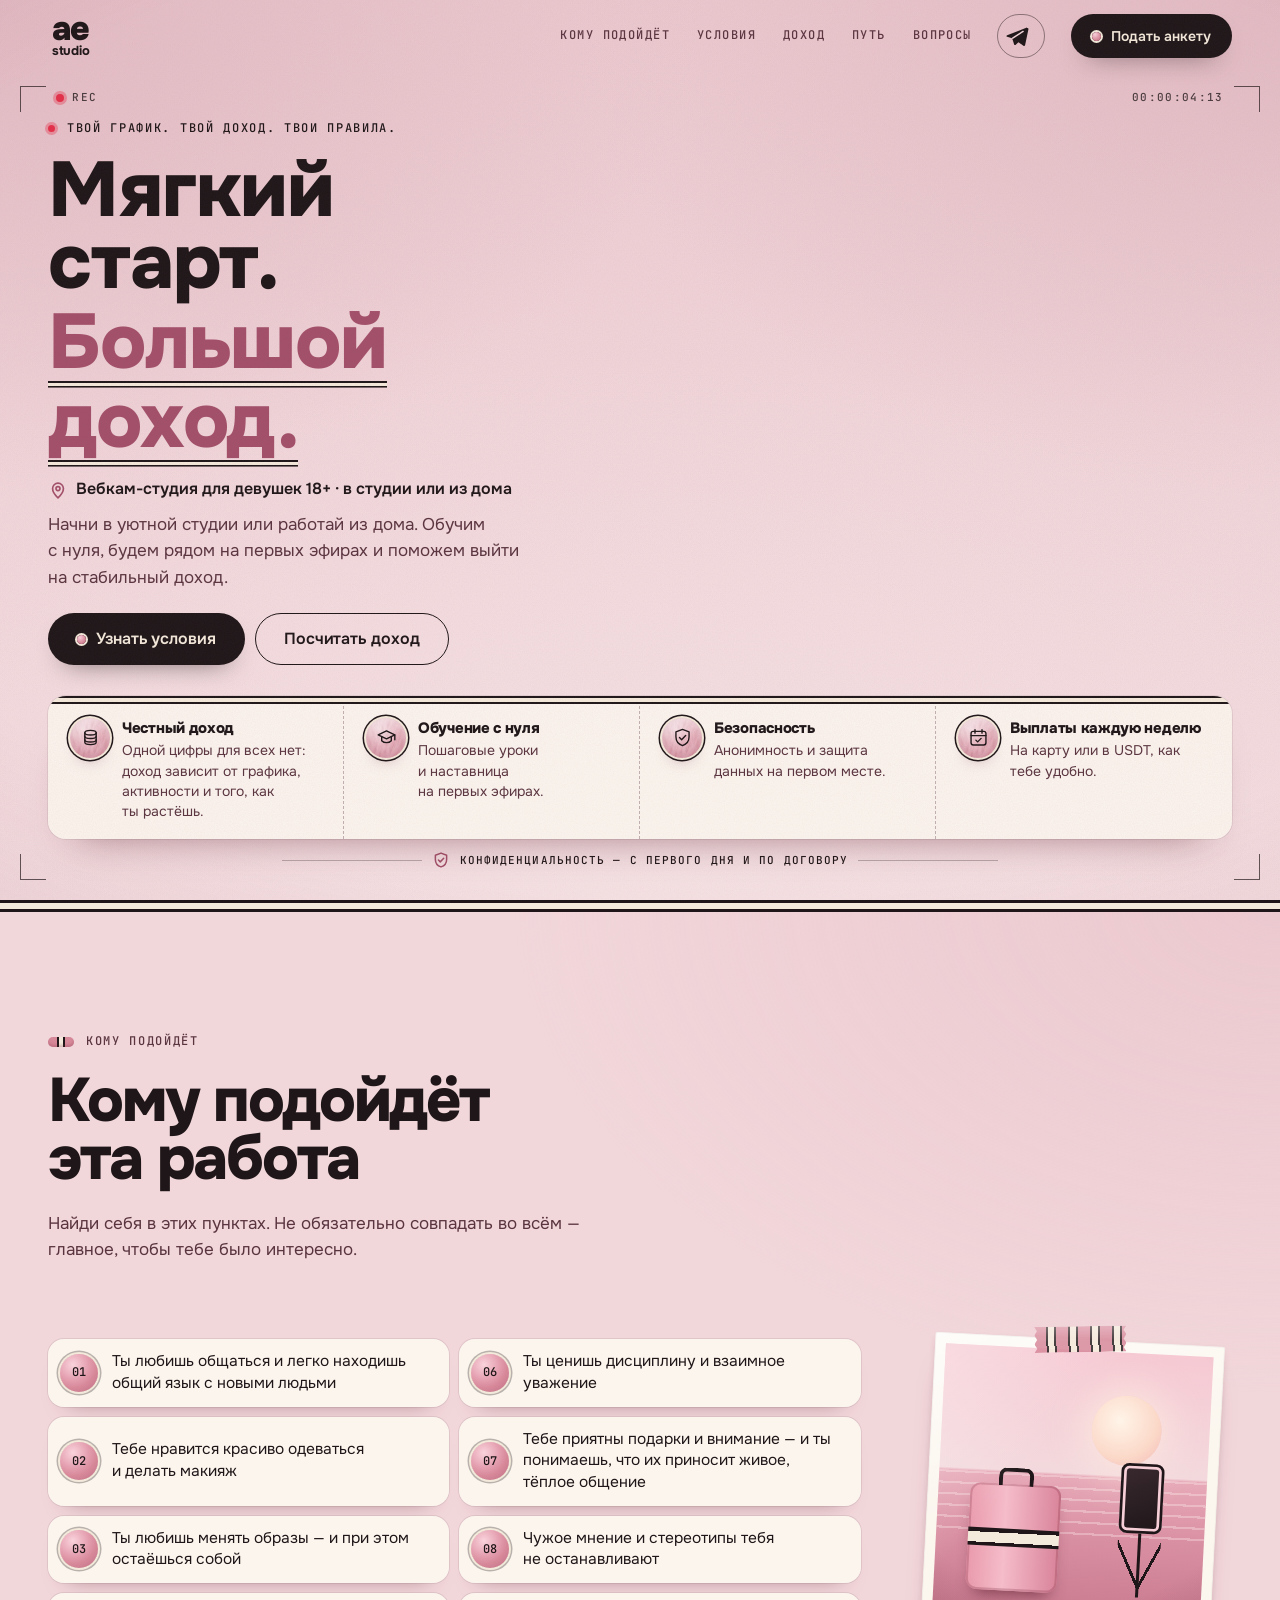
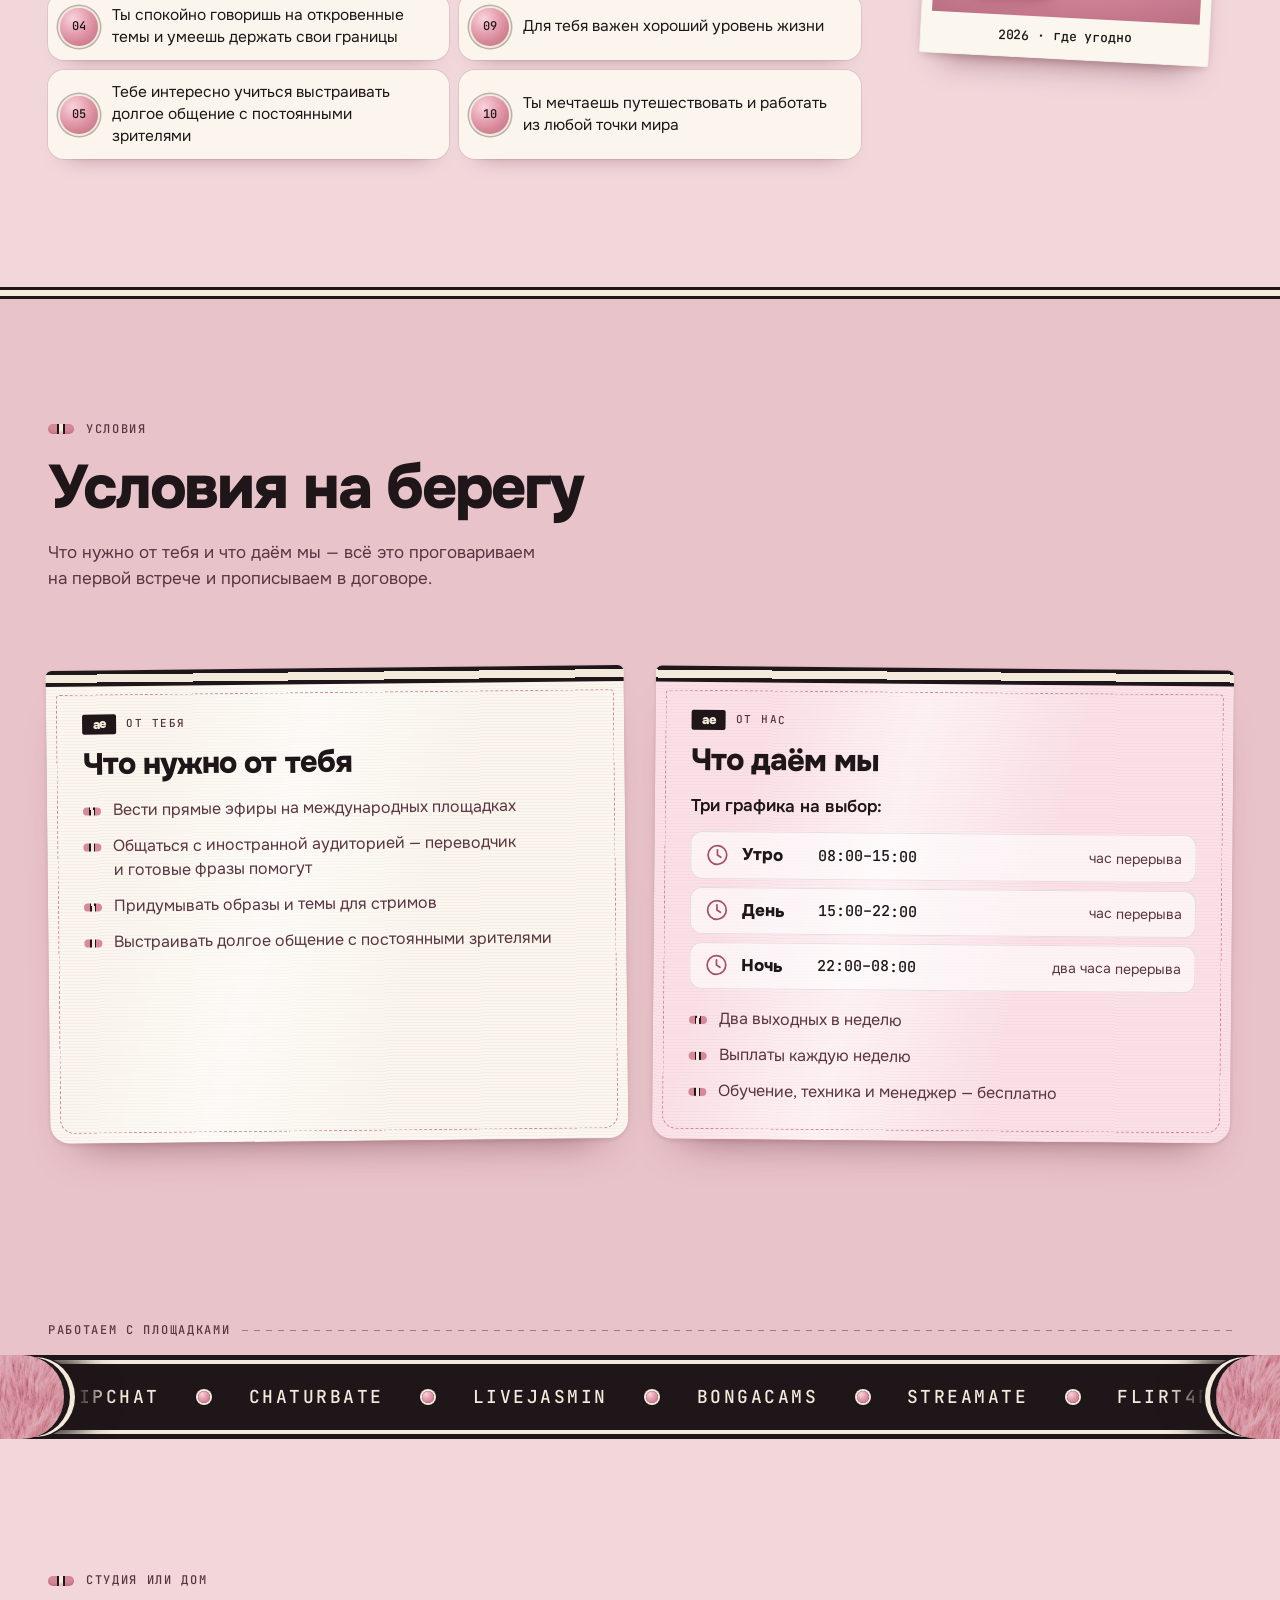
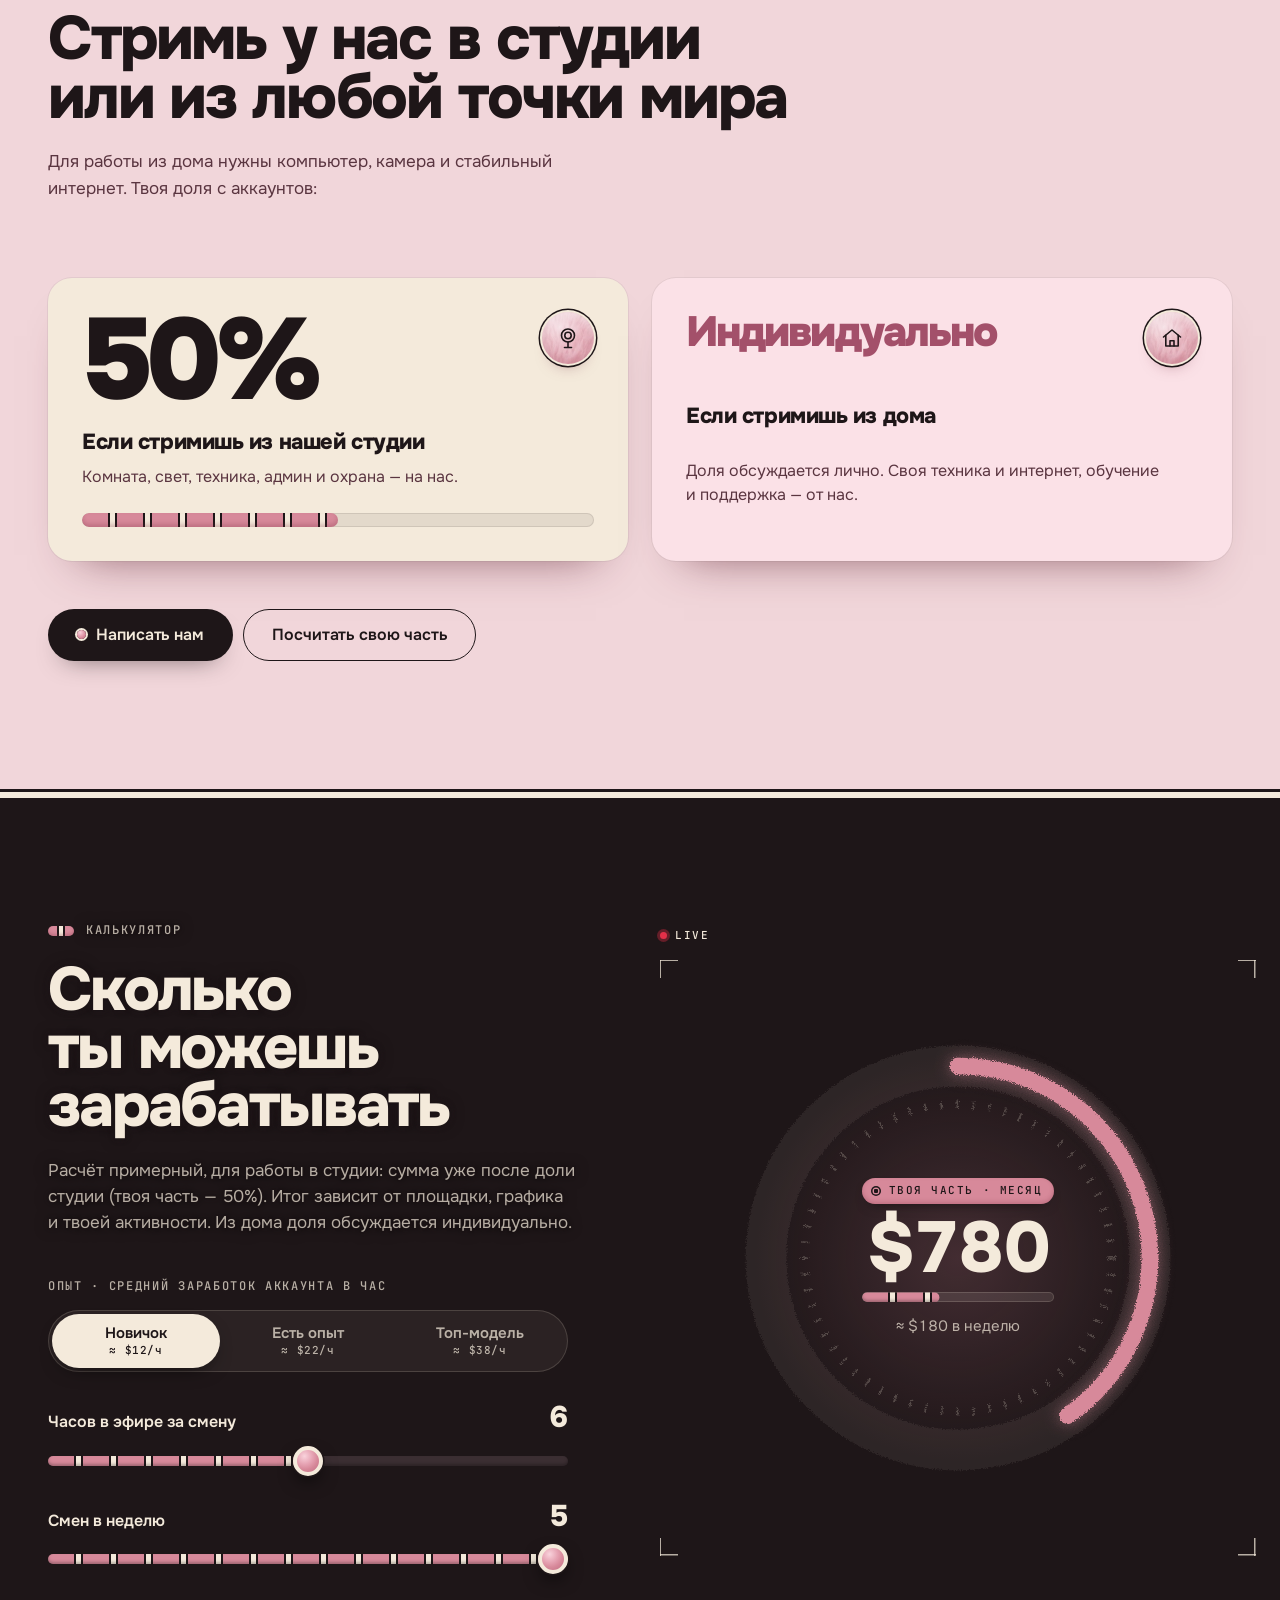
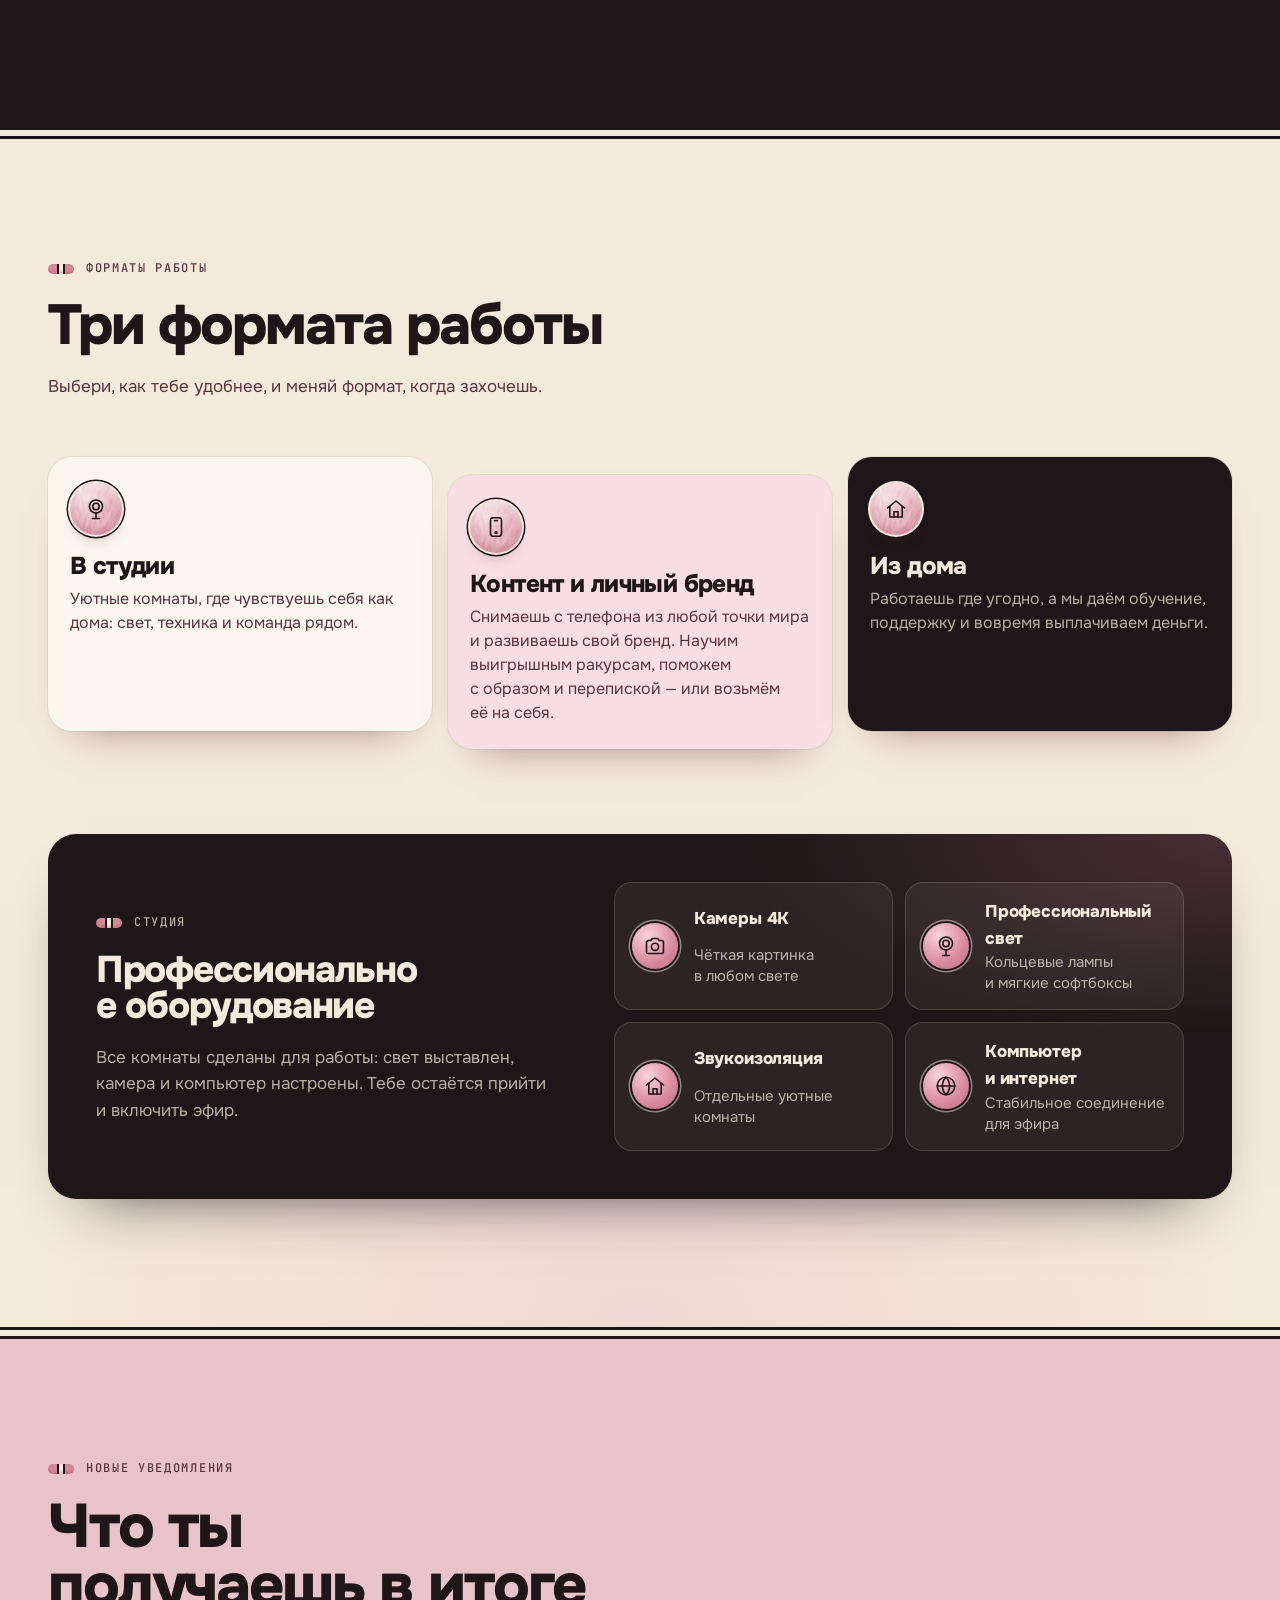
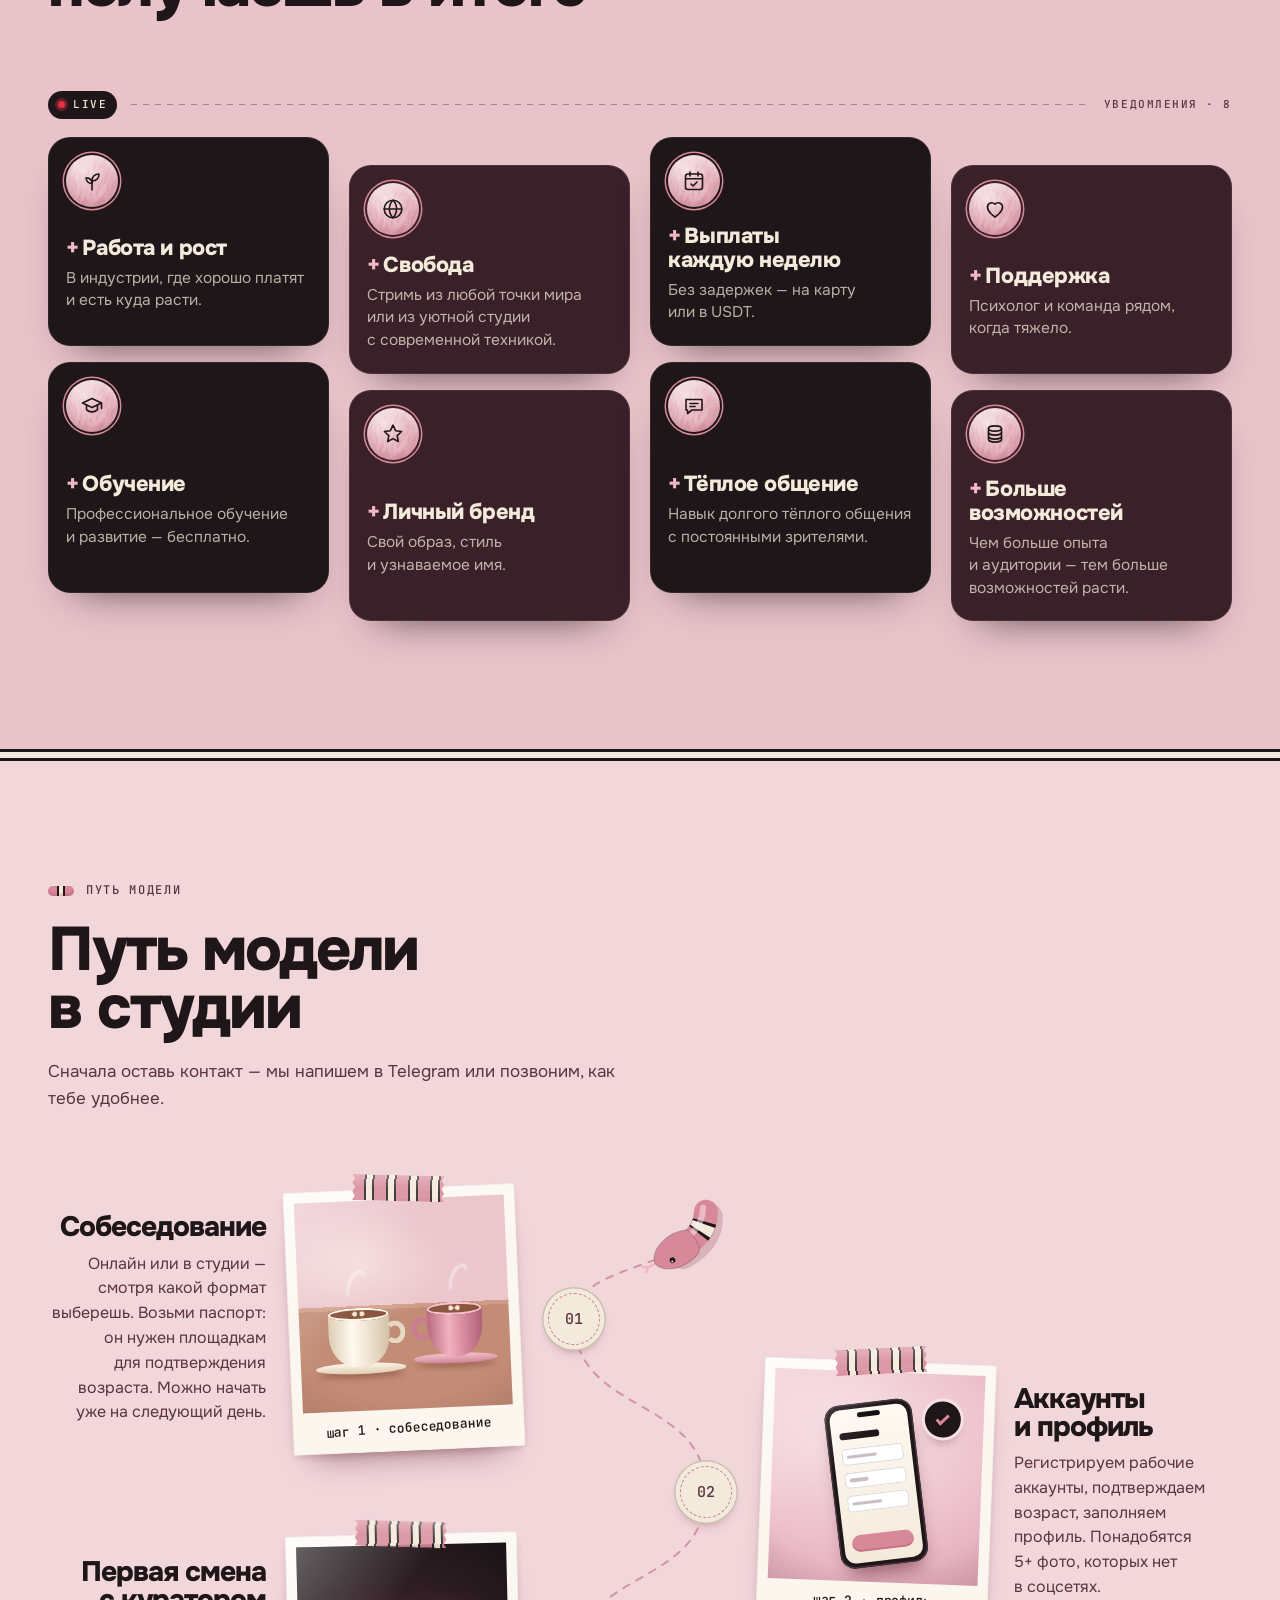
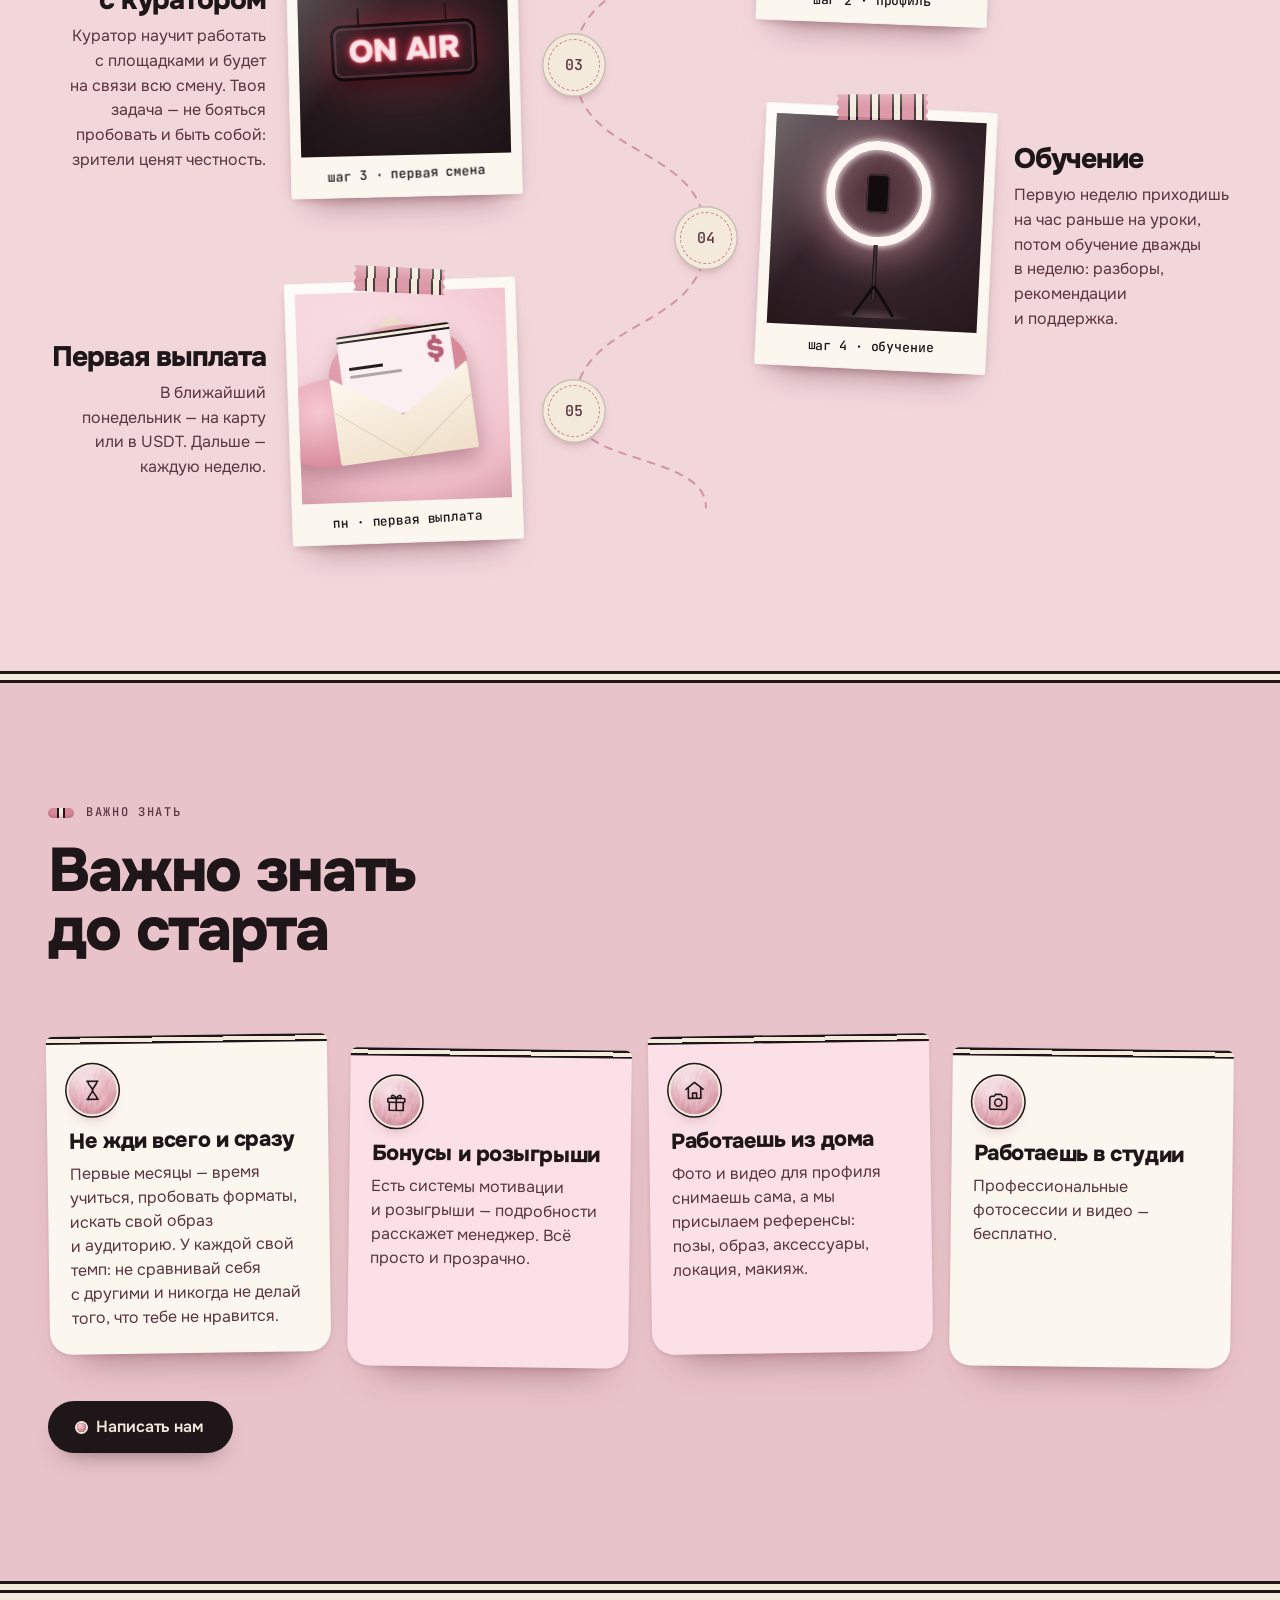
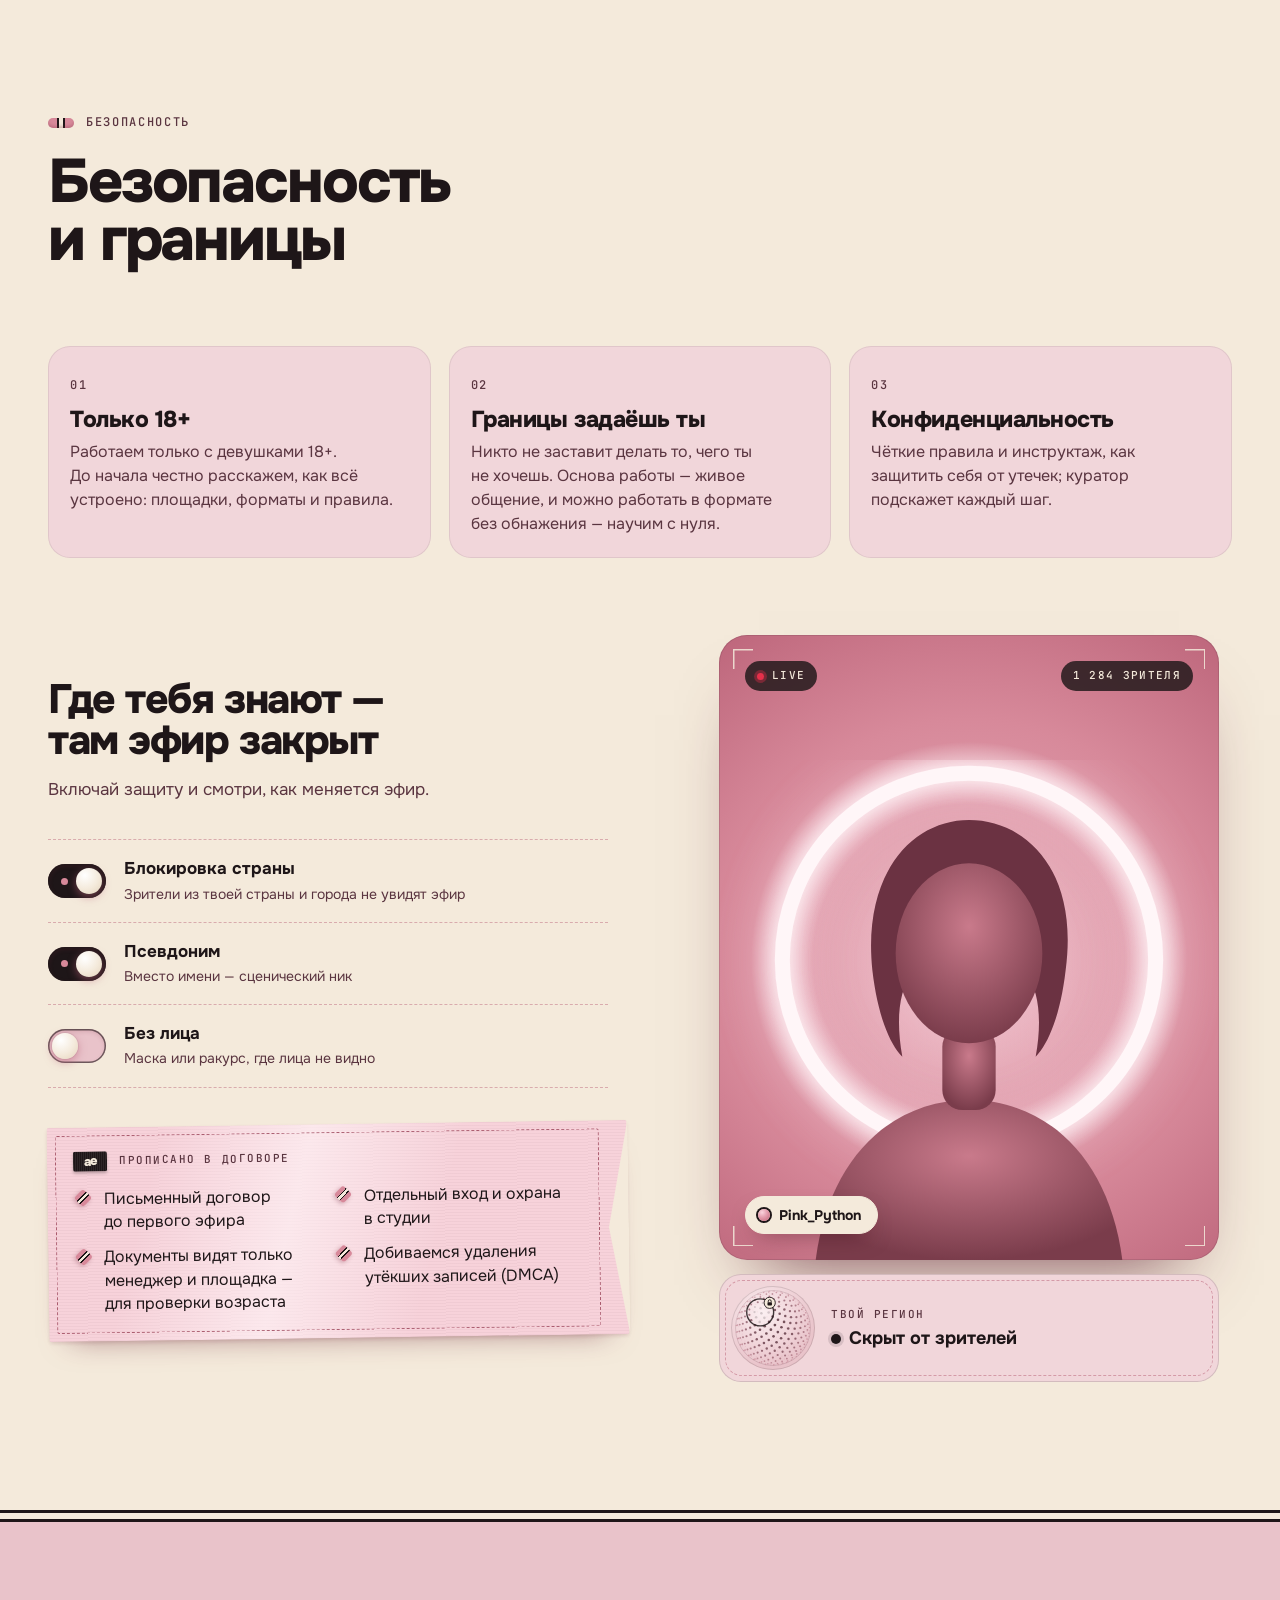
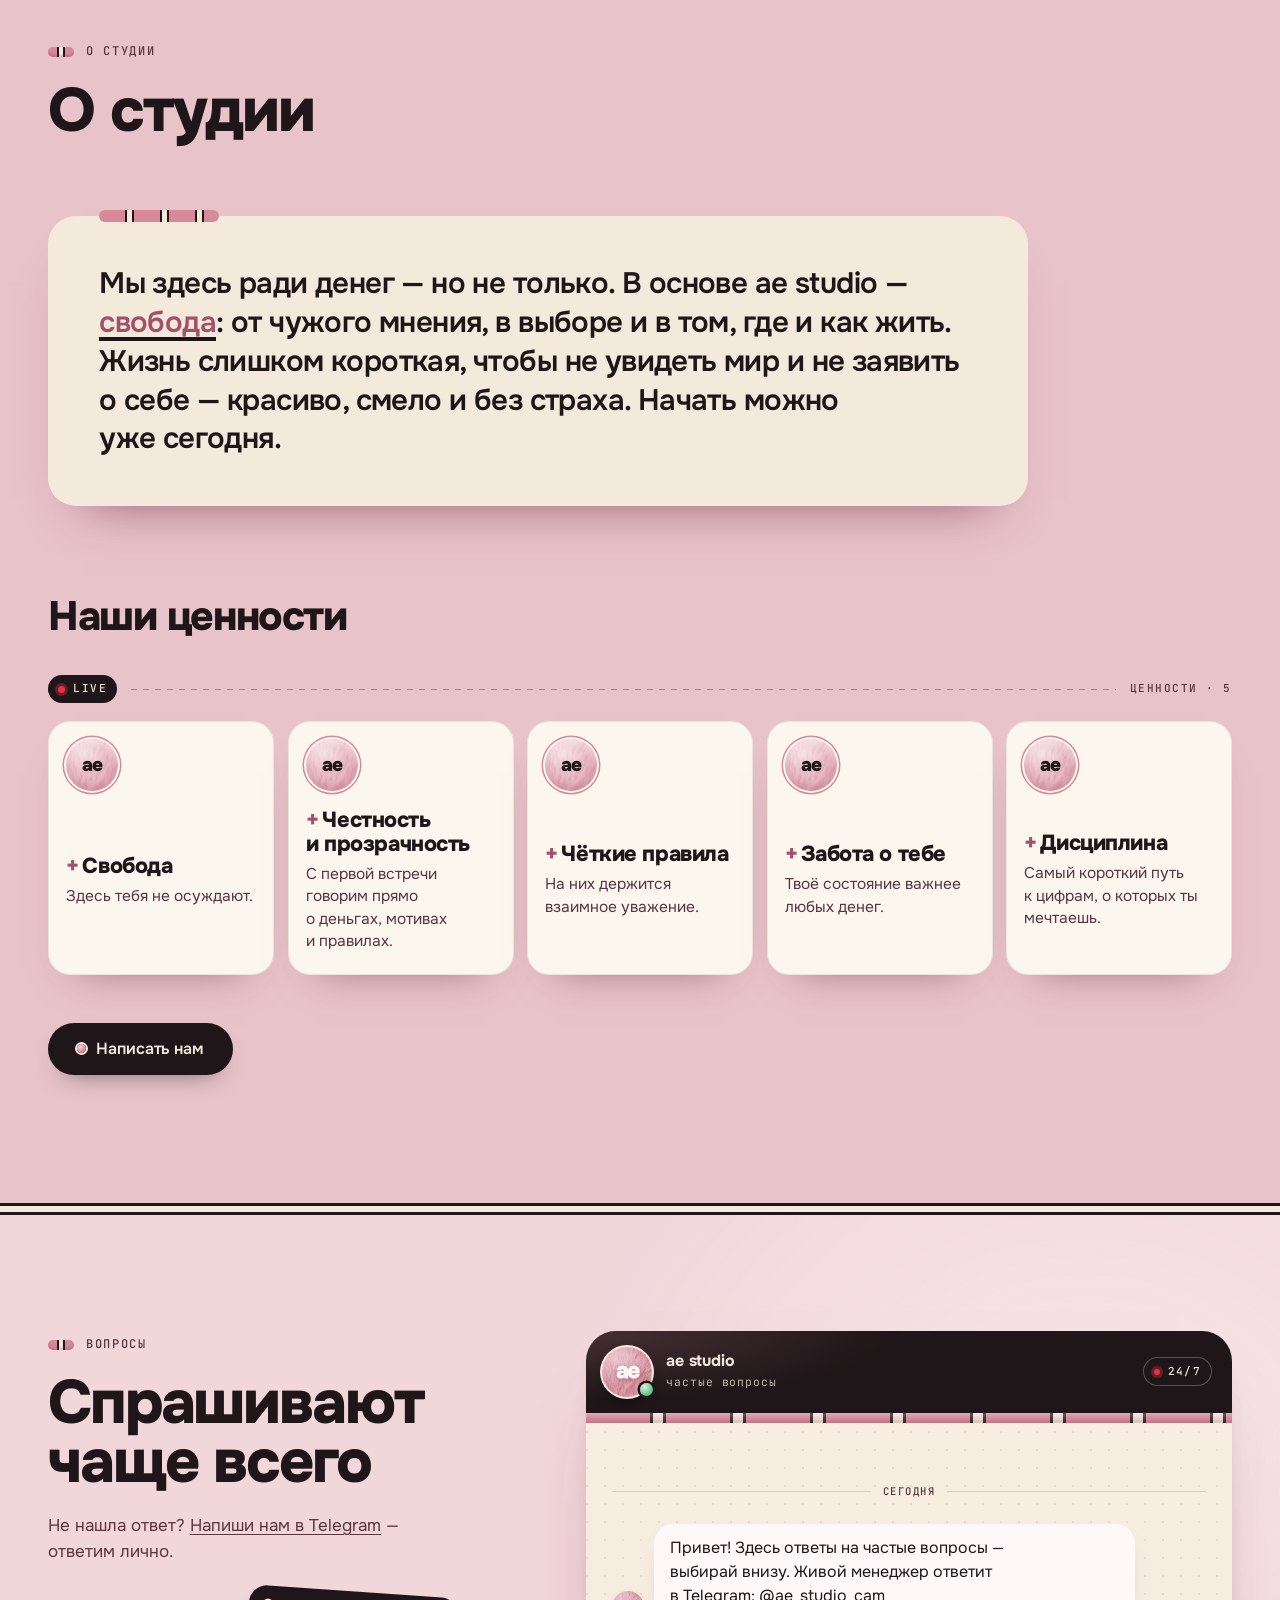
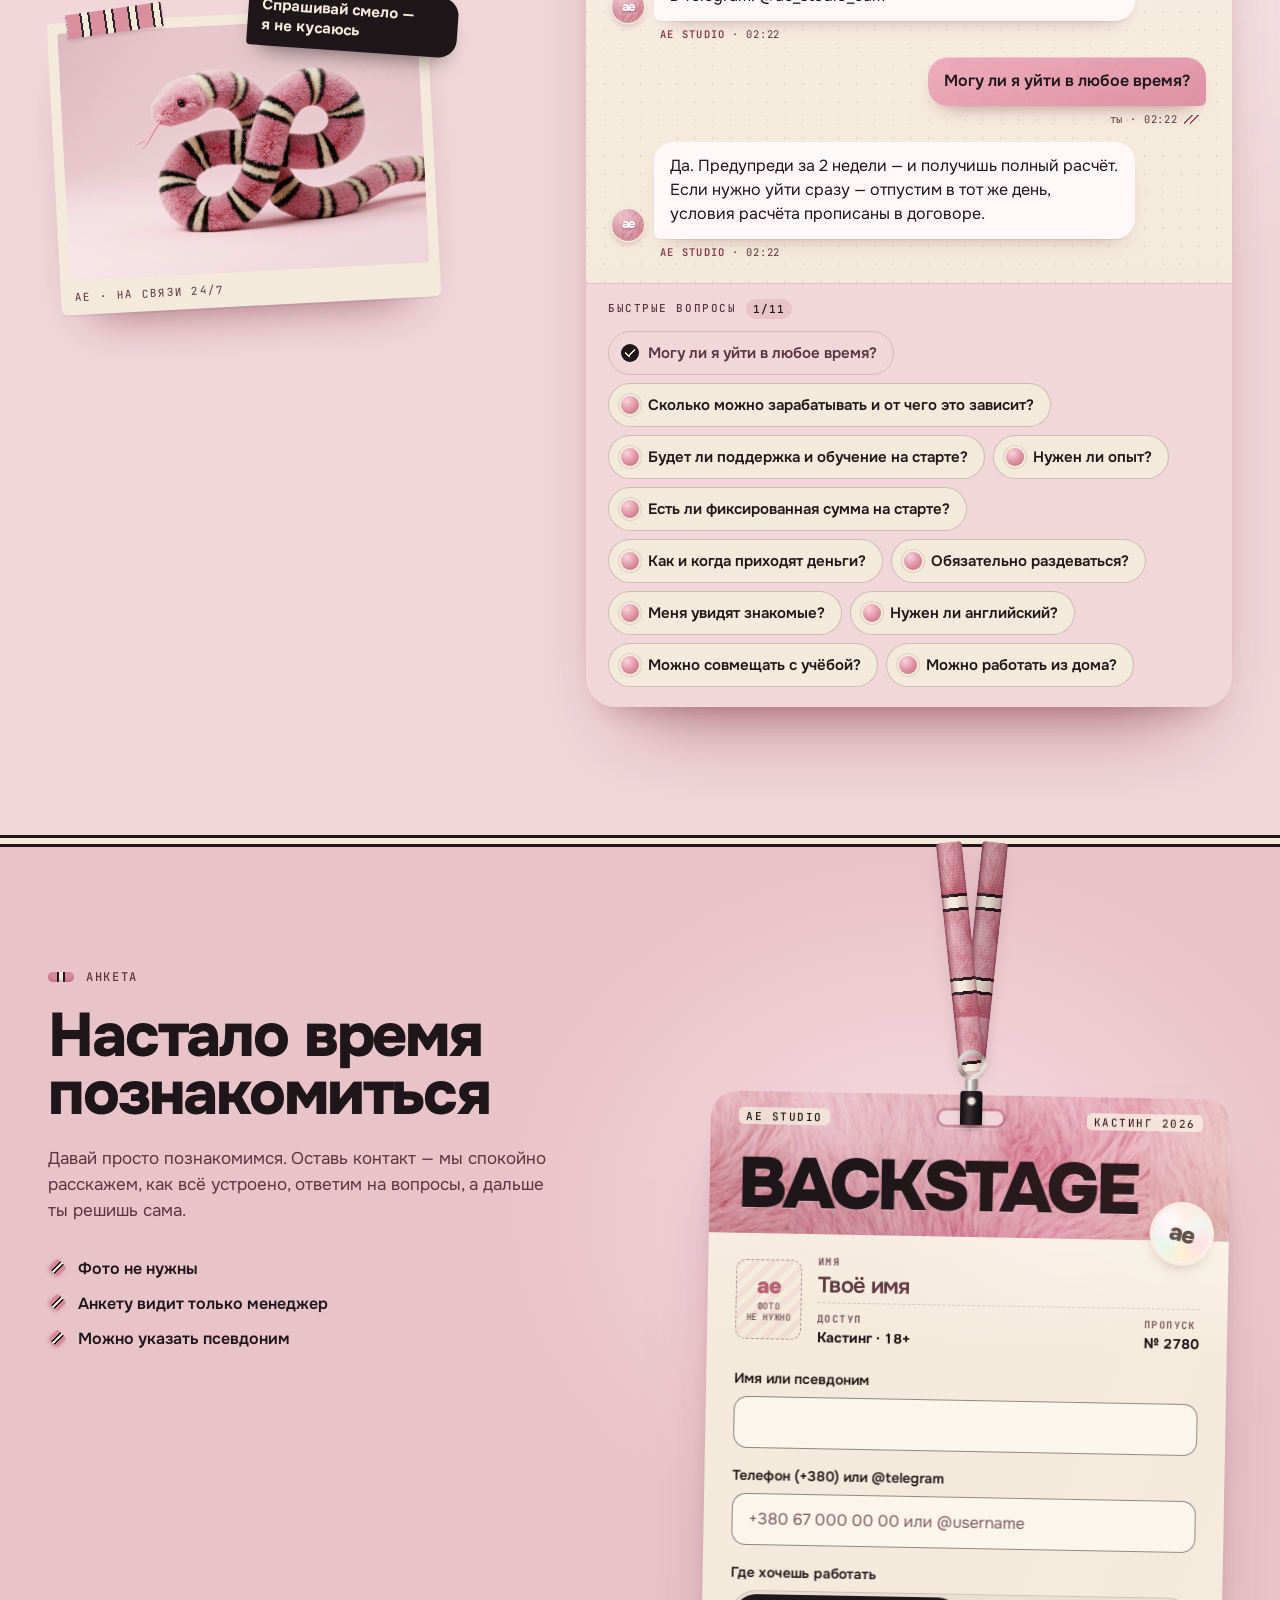
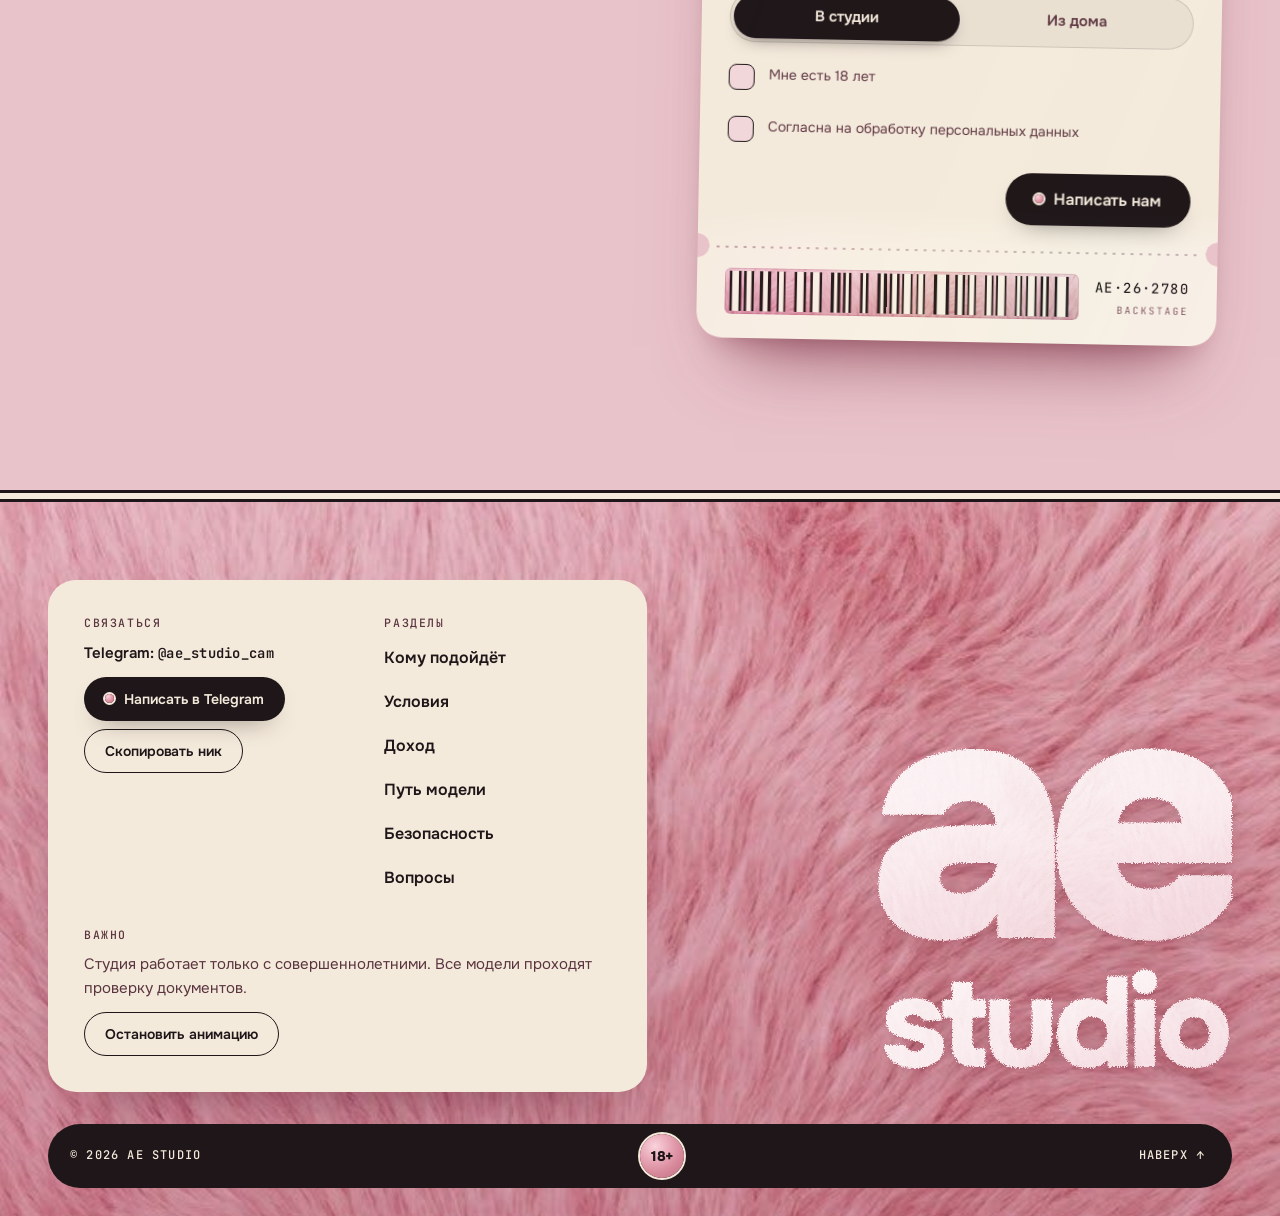
==== commit 1535054a: "Hero: remove the cursor hint line Co-Authored-By: Claude Fable 5.2 <noreply@anthropic.com>" ====
--- a/index.html
+++ b/index.html
@@ -163,8 +163,6 @@
         <p class="hero__trust"><svg class="ico" aria-hidden="true" focusable="false"><use href="#i-shield"/></svg>Конфиденциальность&nbsp;— с&nbsp;первого дня и&nbsp;по&nbsp;договору</p>
       </div>
     </div>
-
-    <p class="hero__hint" data-hero-hint aria-hidden="true">Наведи курсор&nbsp;— она следит. Кликни&nbsp;— и&nbsp;поползёт за&nbsp;тобой.</p>
   </section>
 
   <!-- ============ 2. FIT: «Кому подойдёт» — ten numbered cards + a polaroid ============ -->
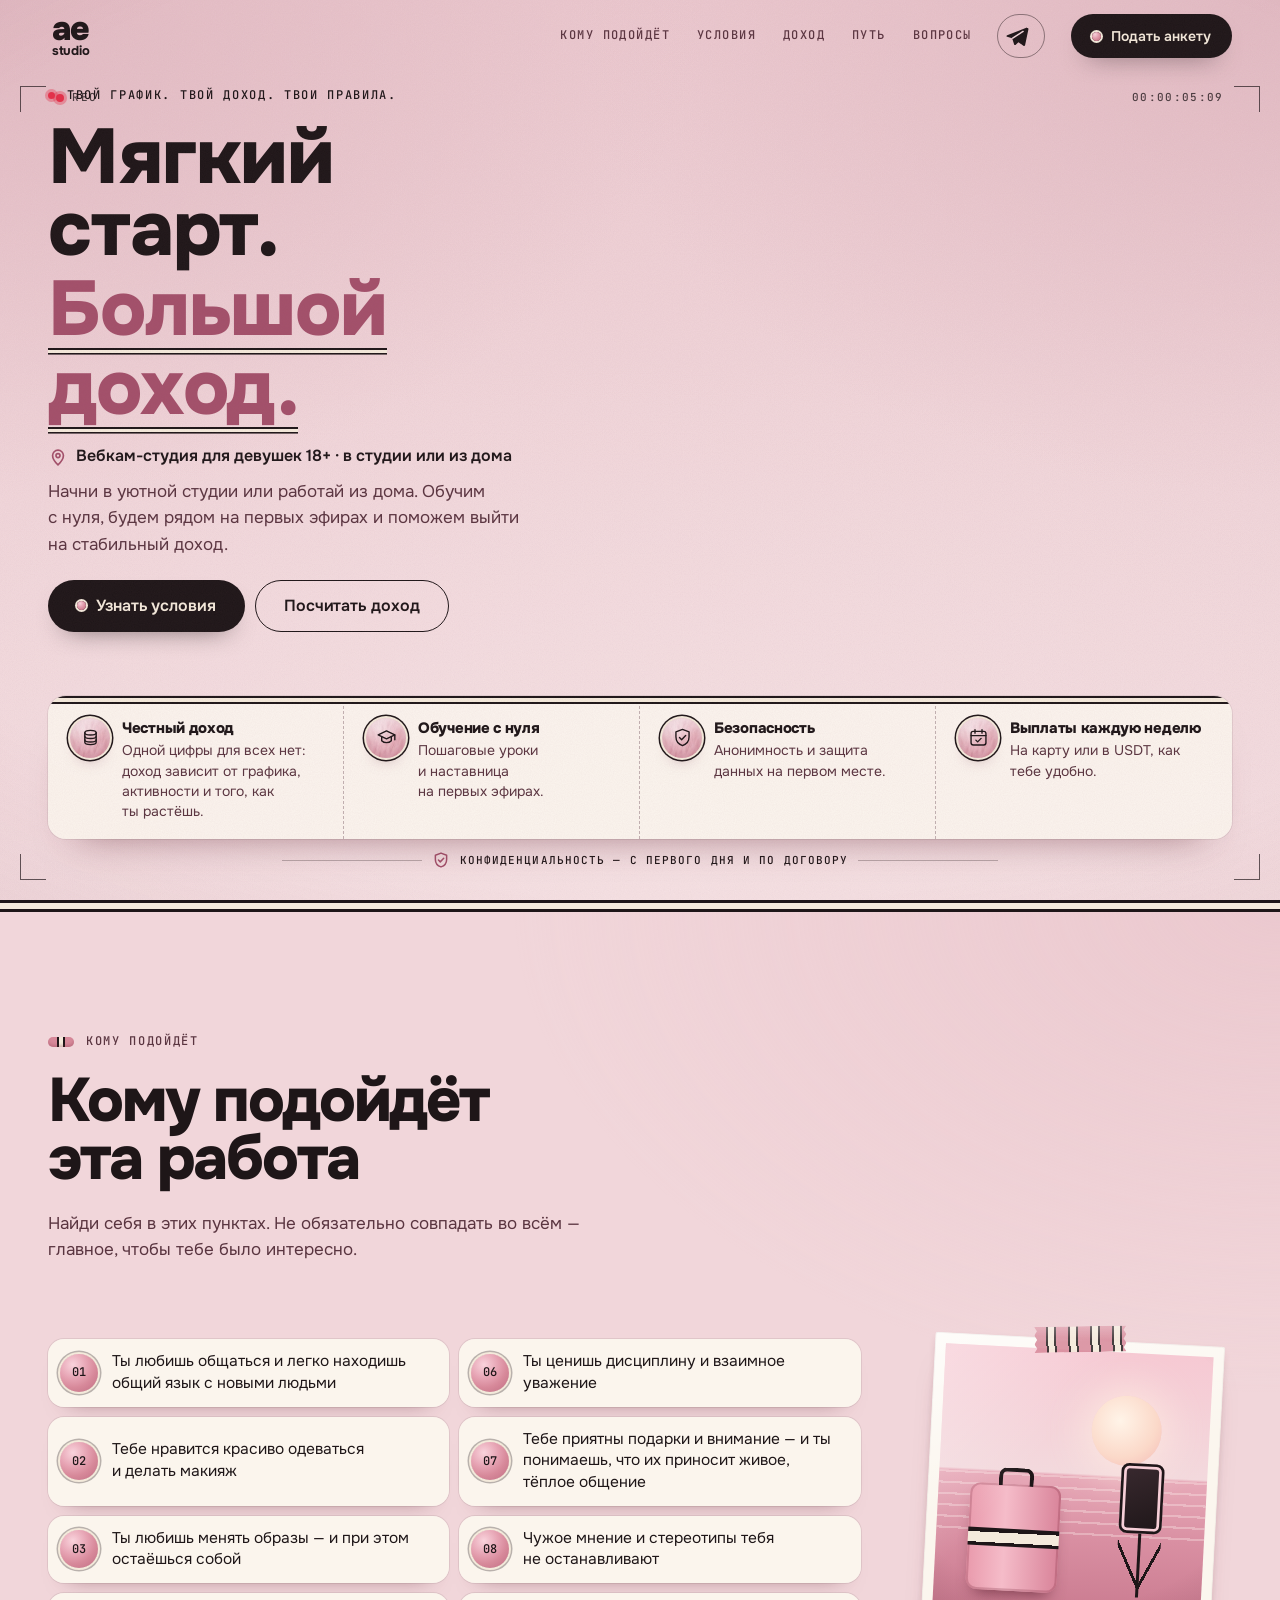
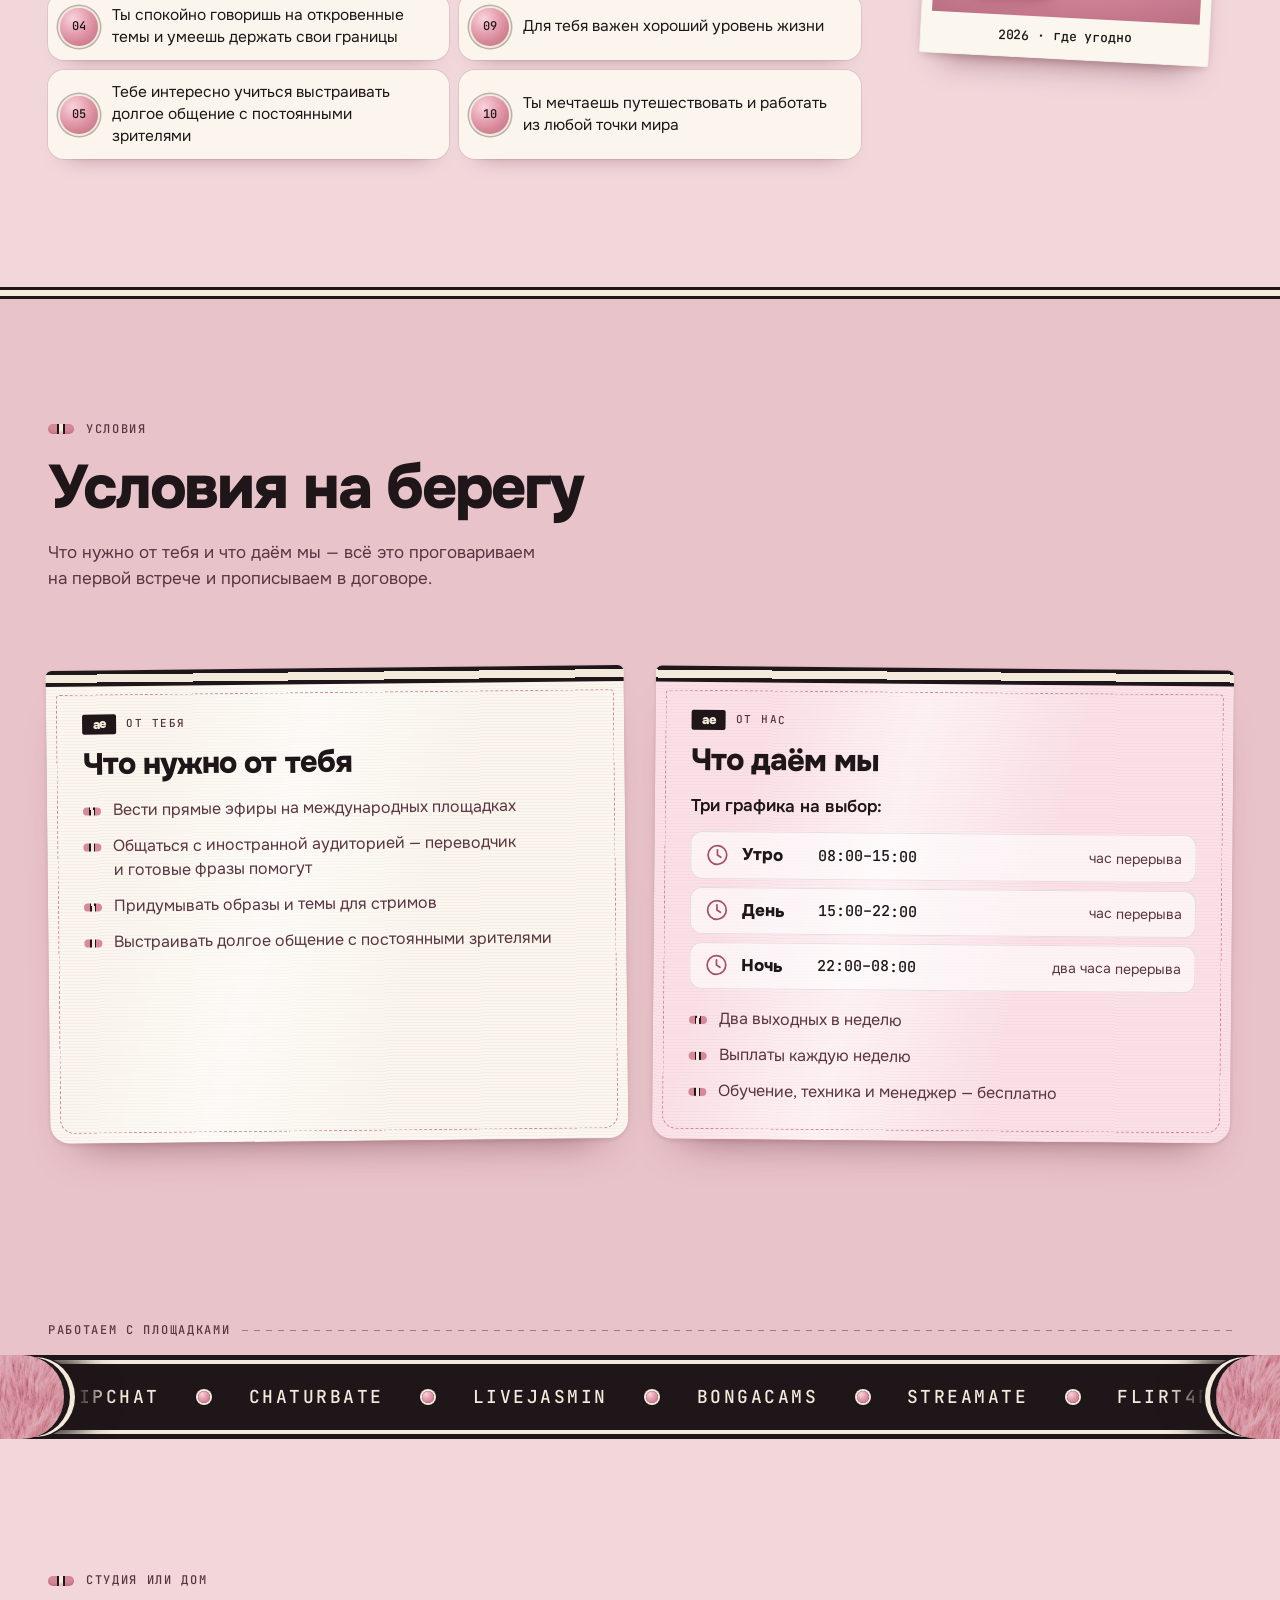
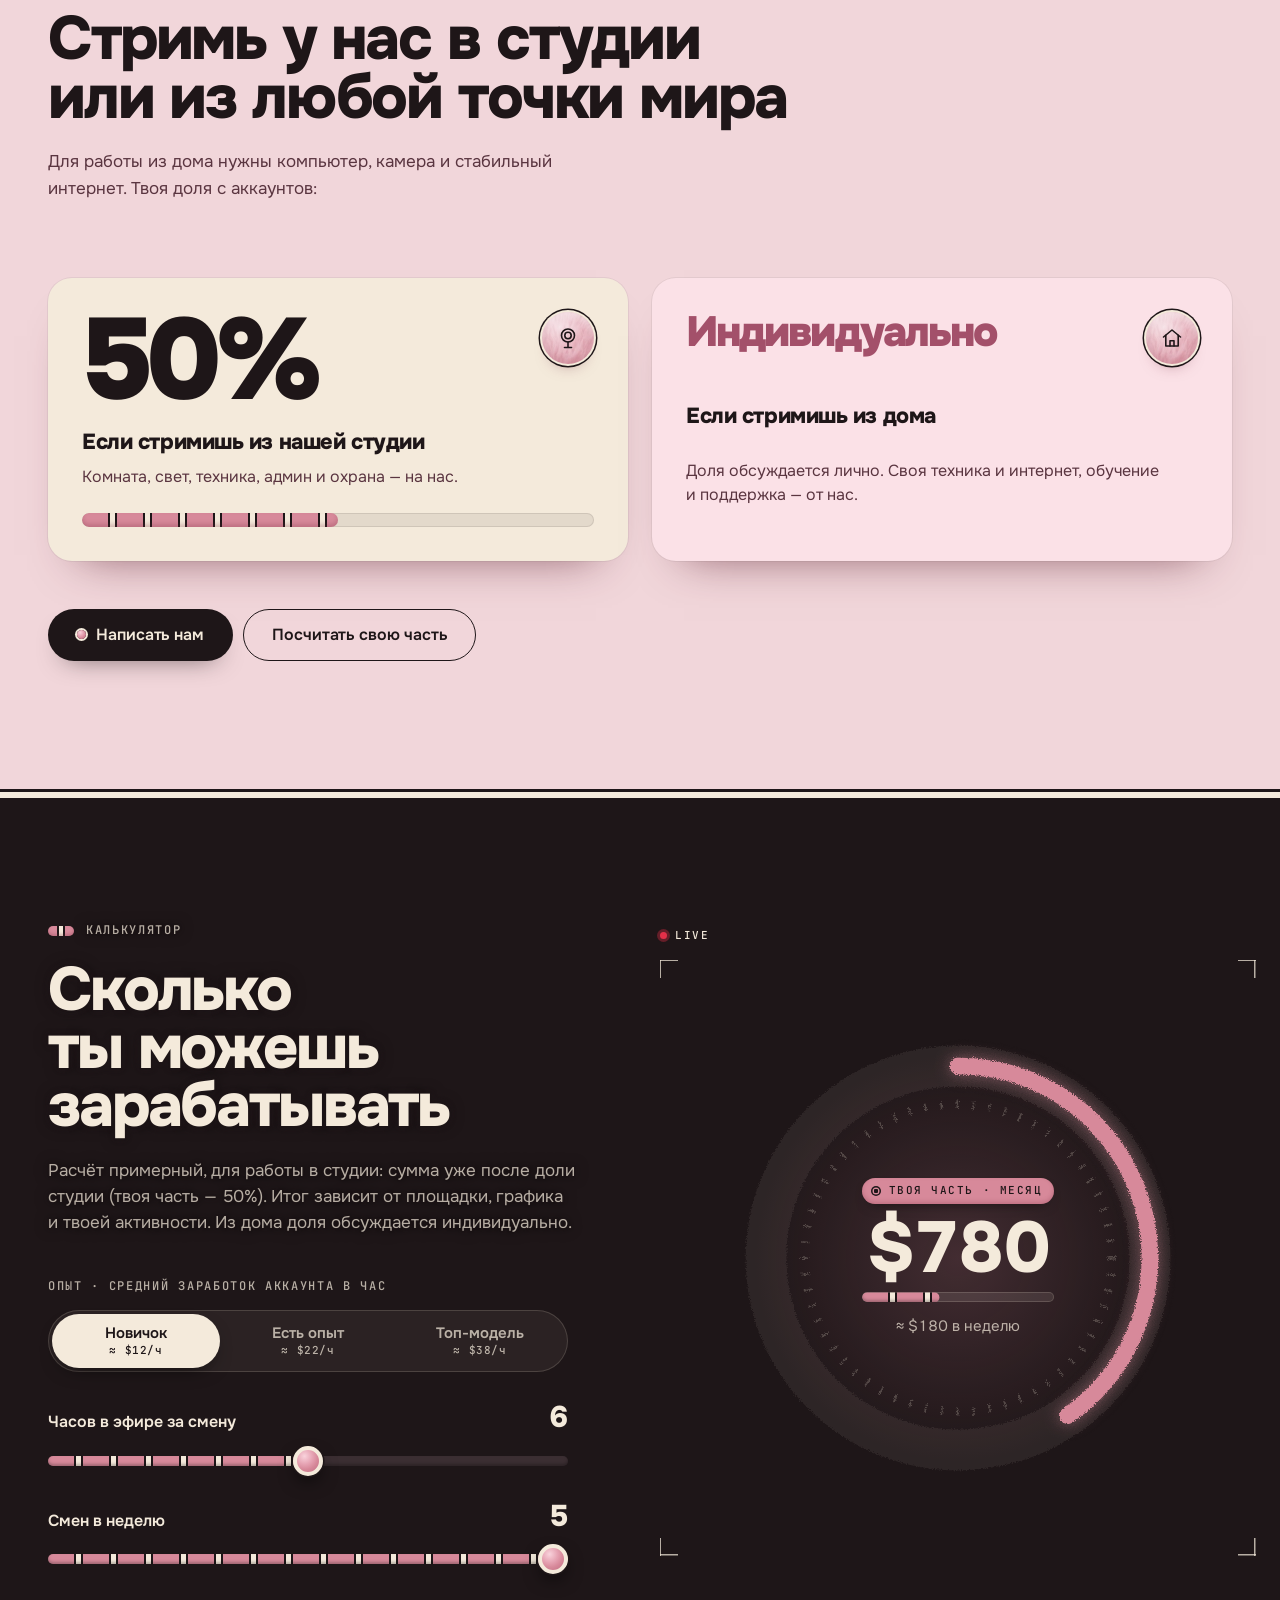
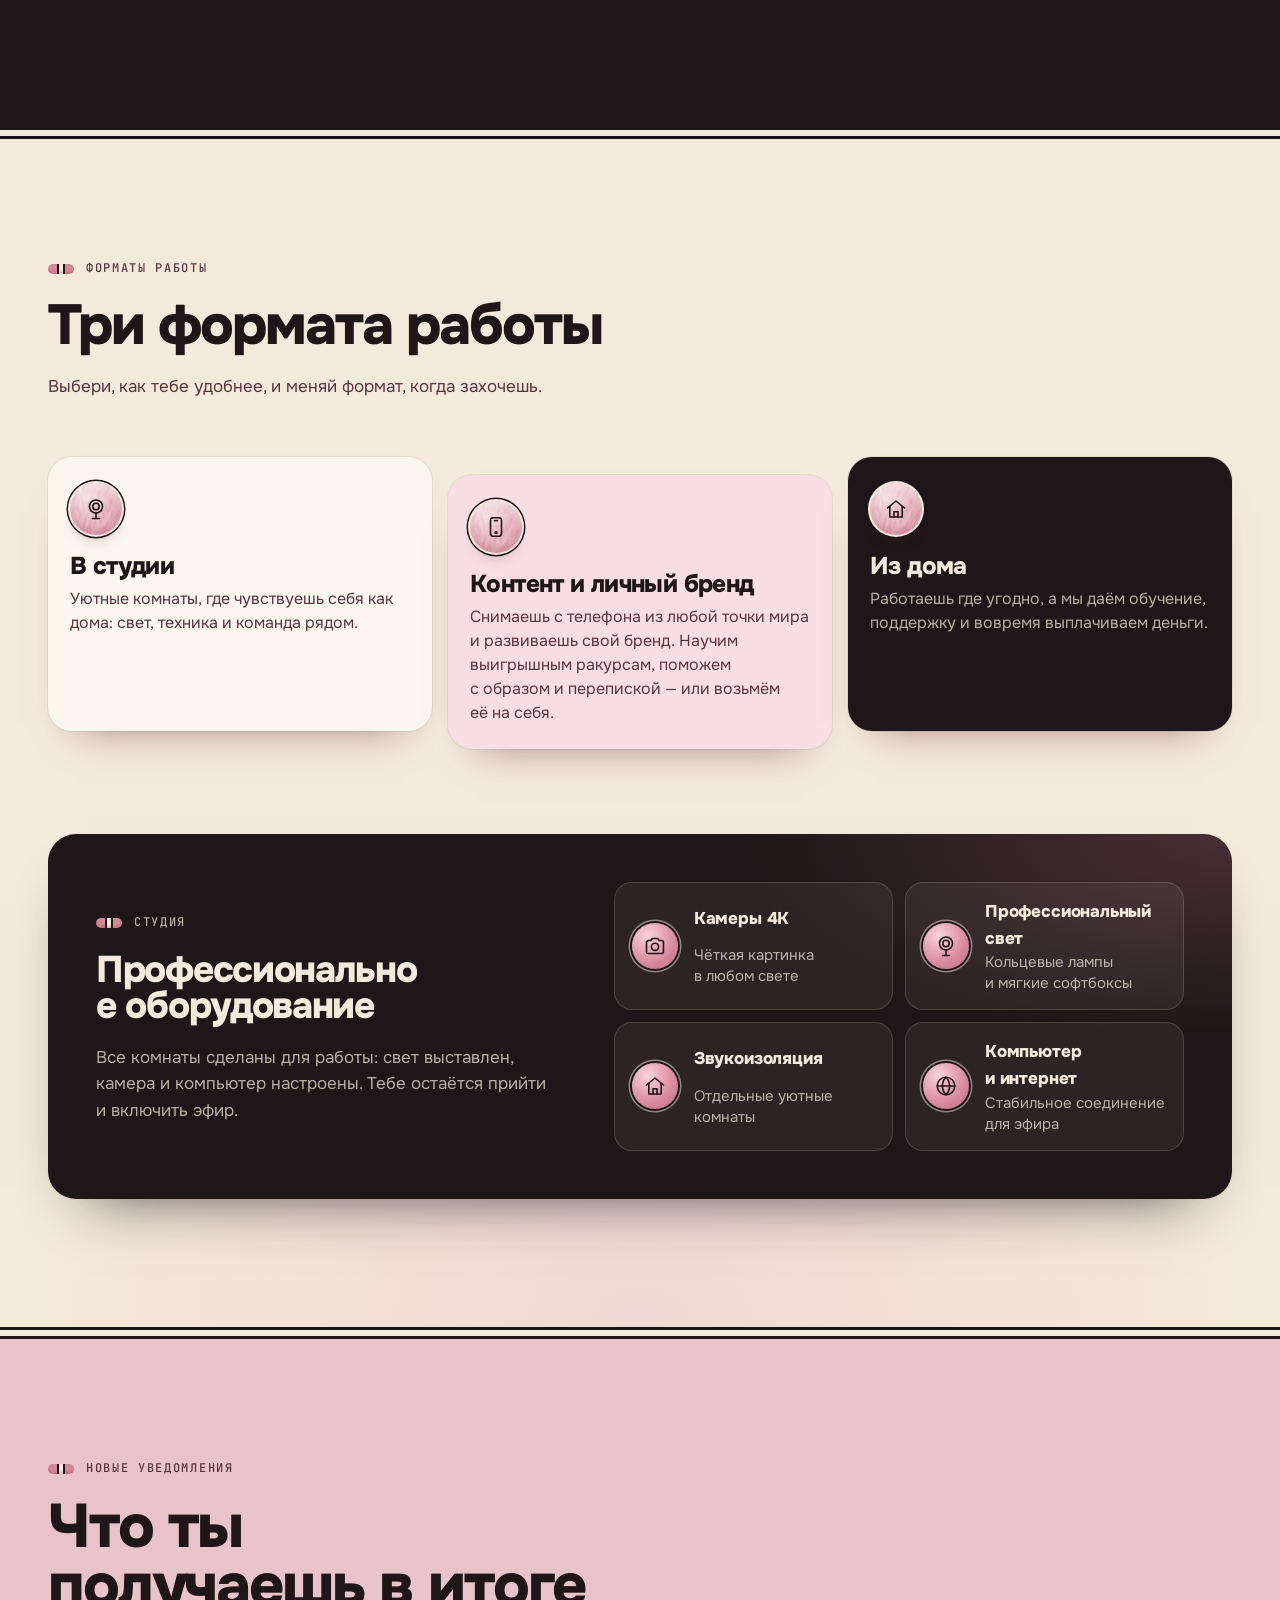
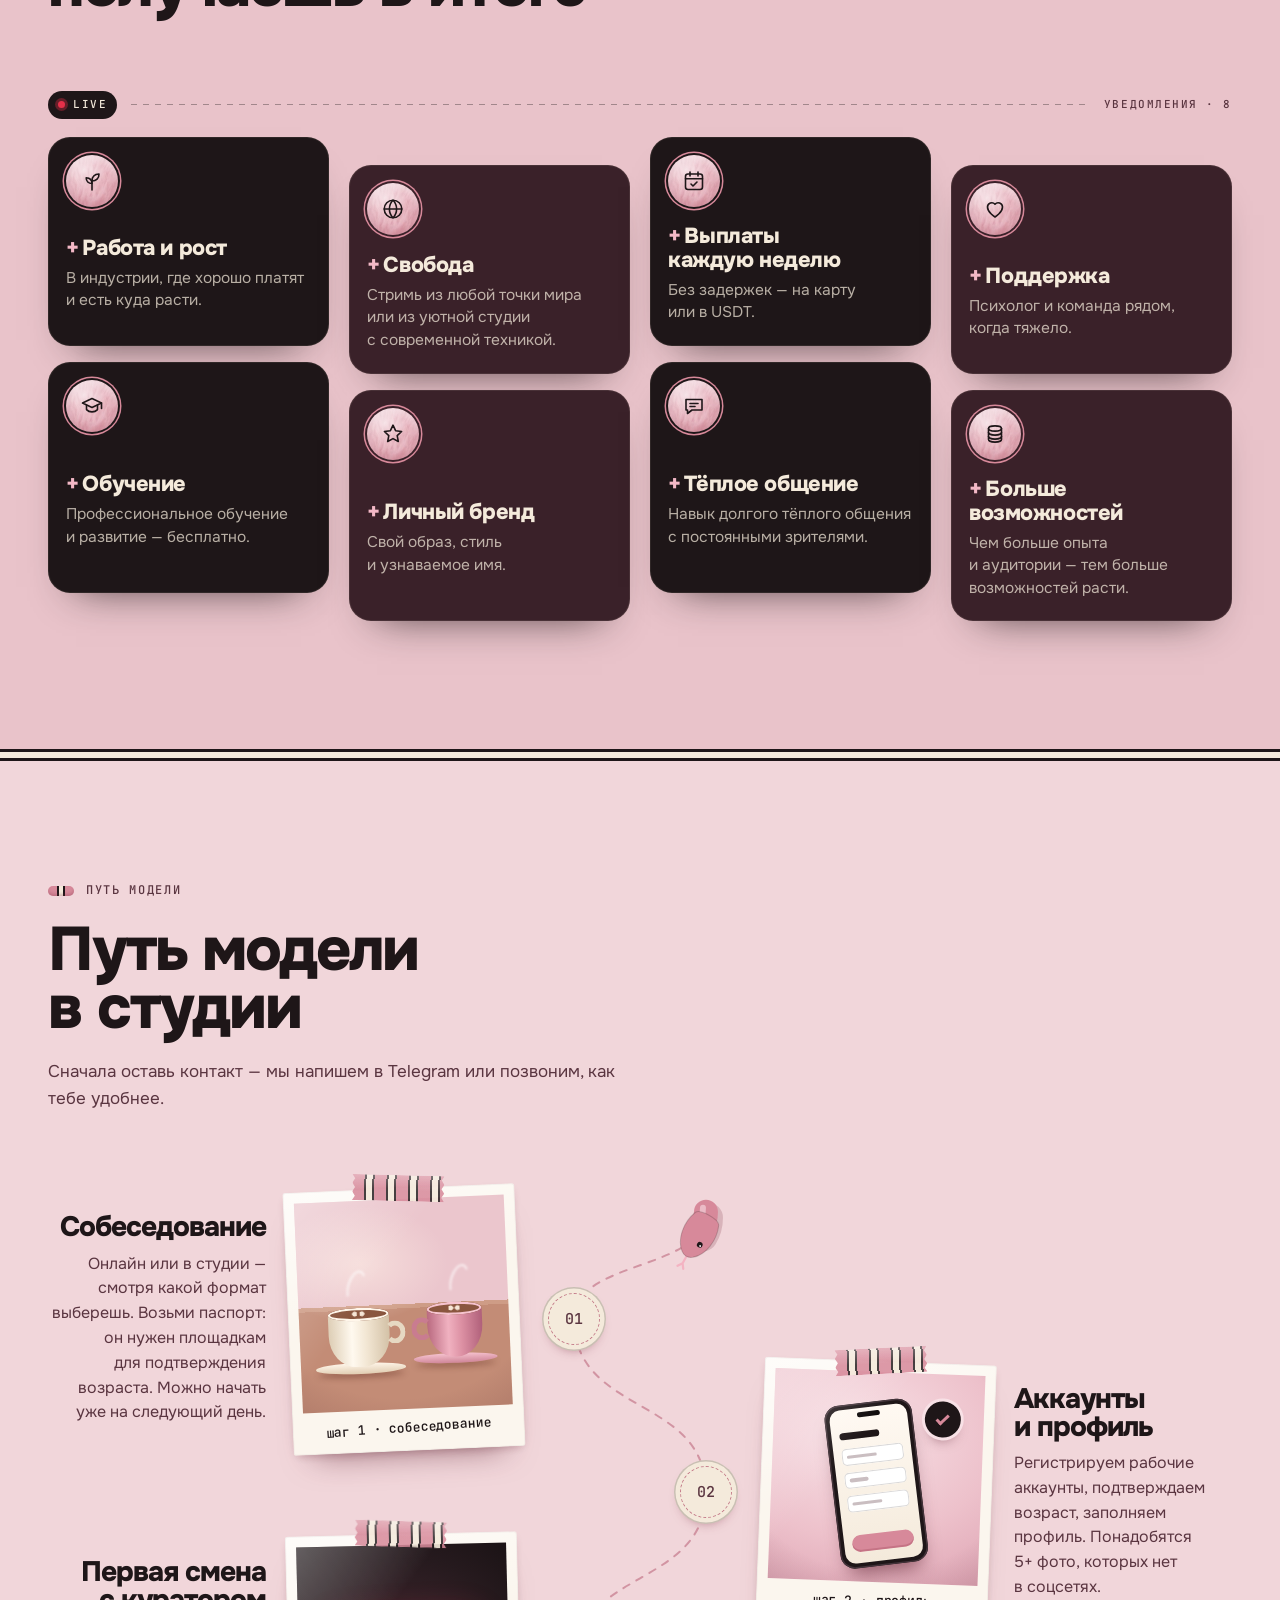
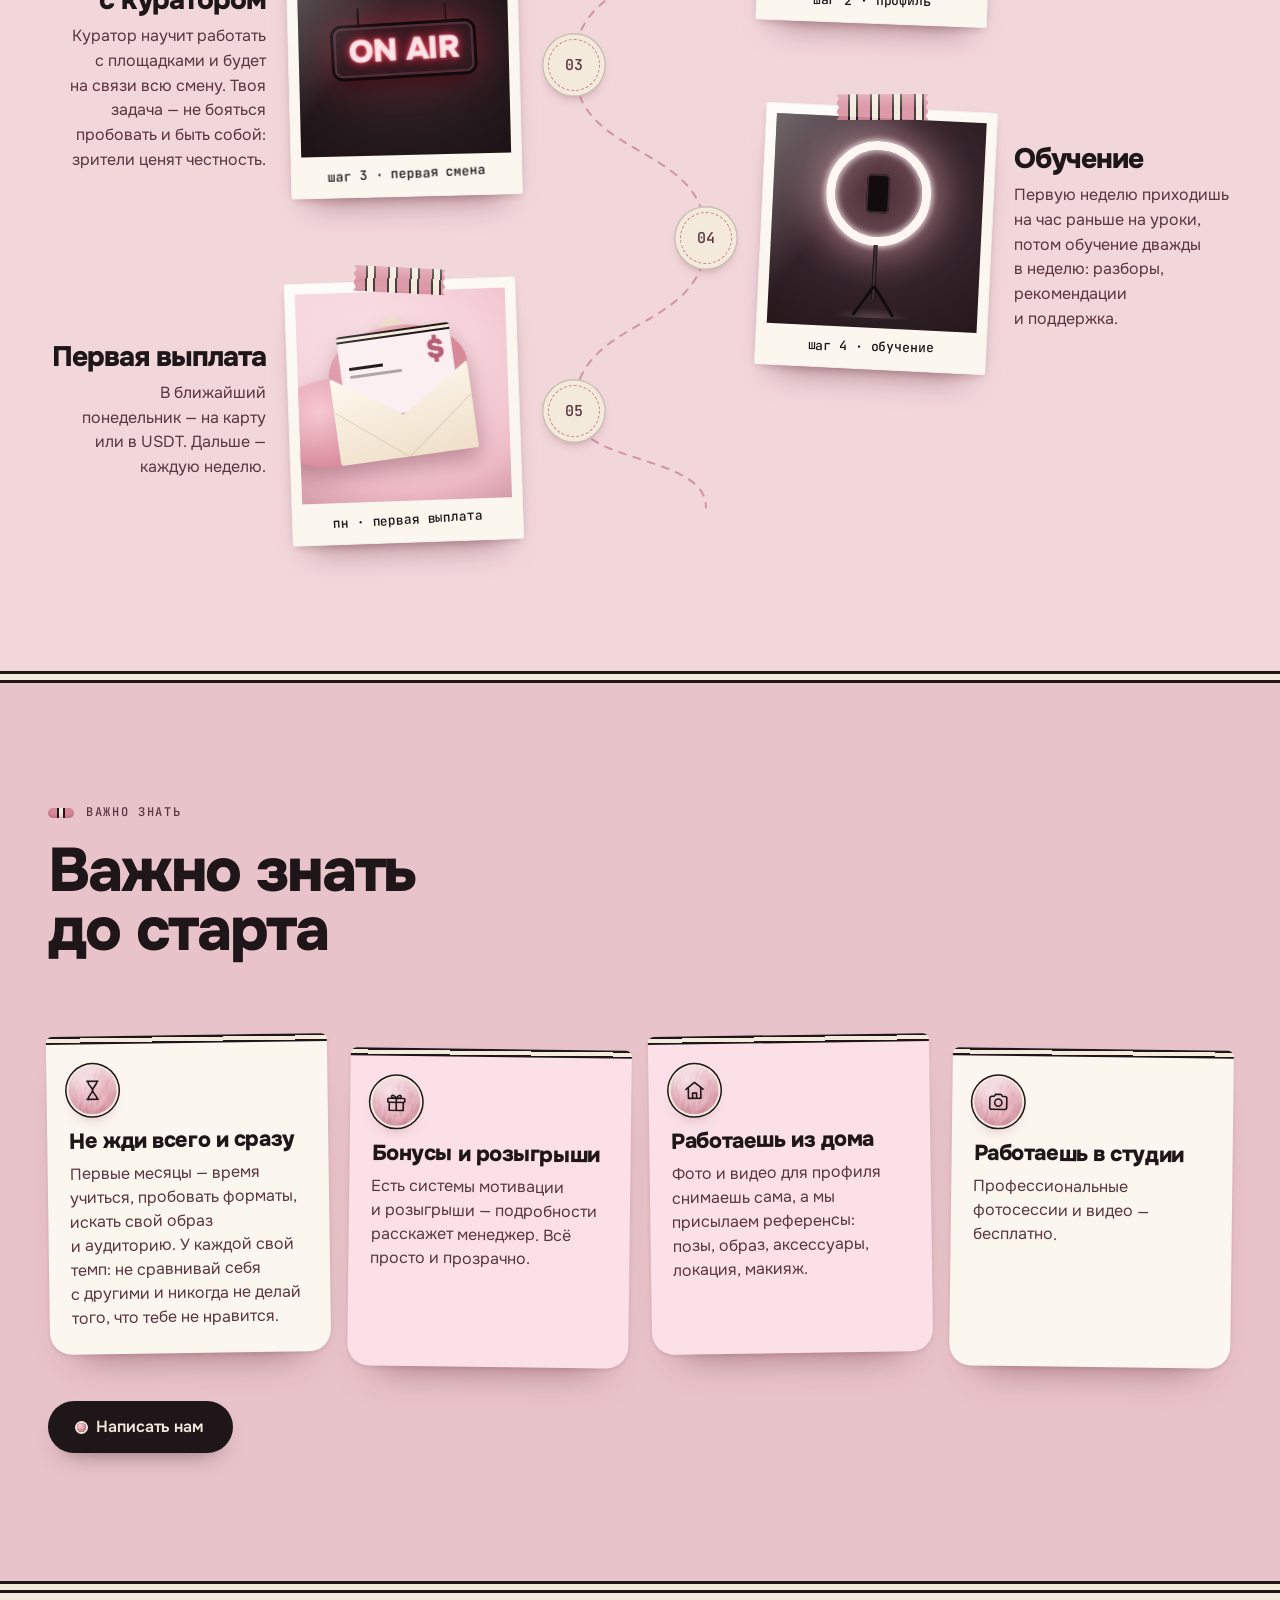
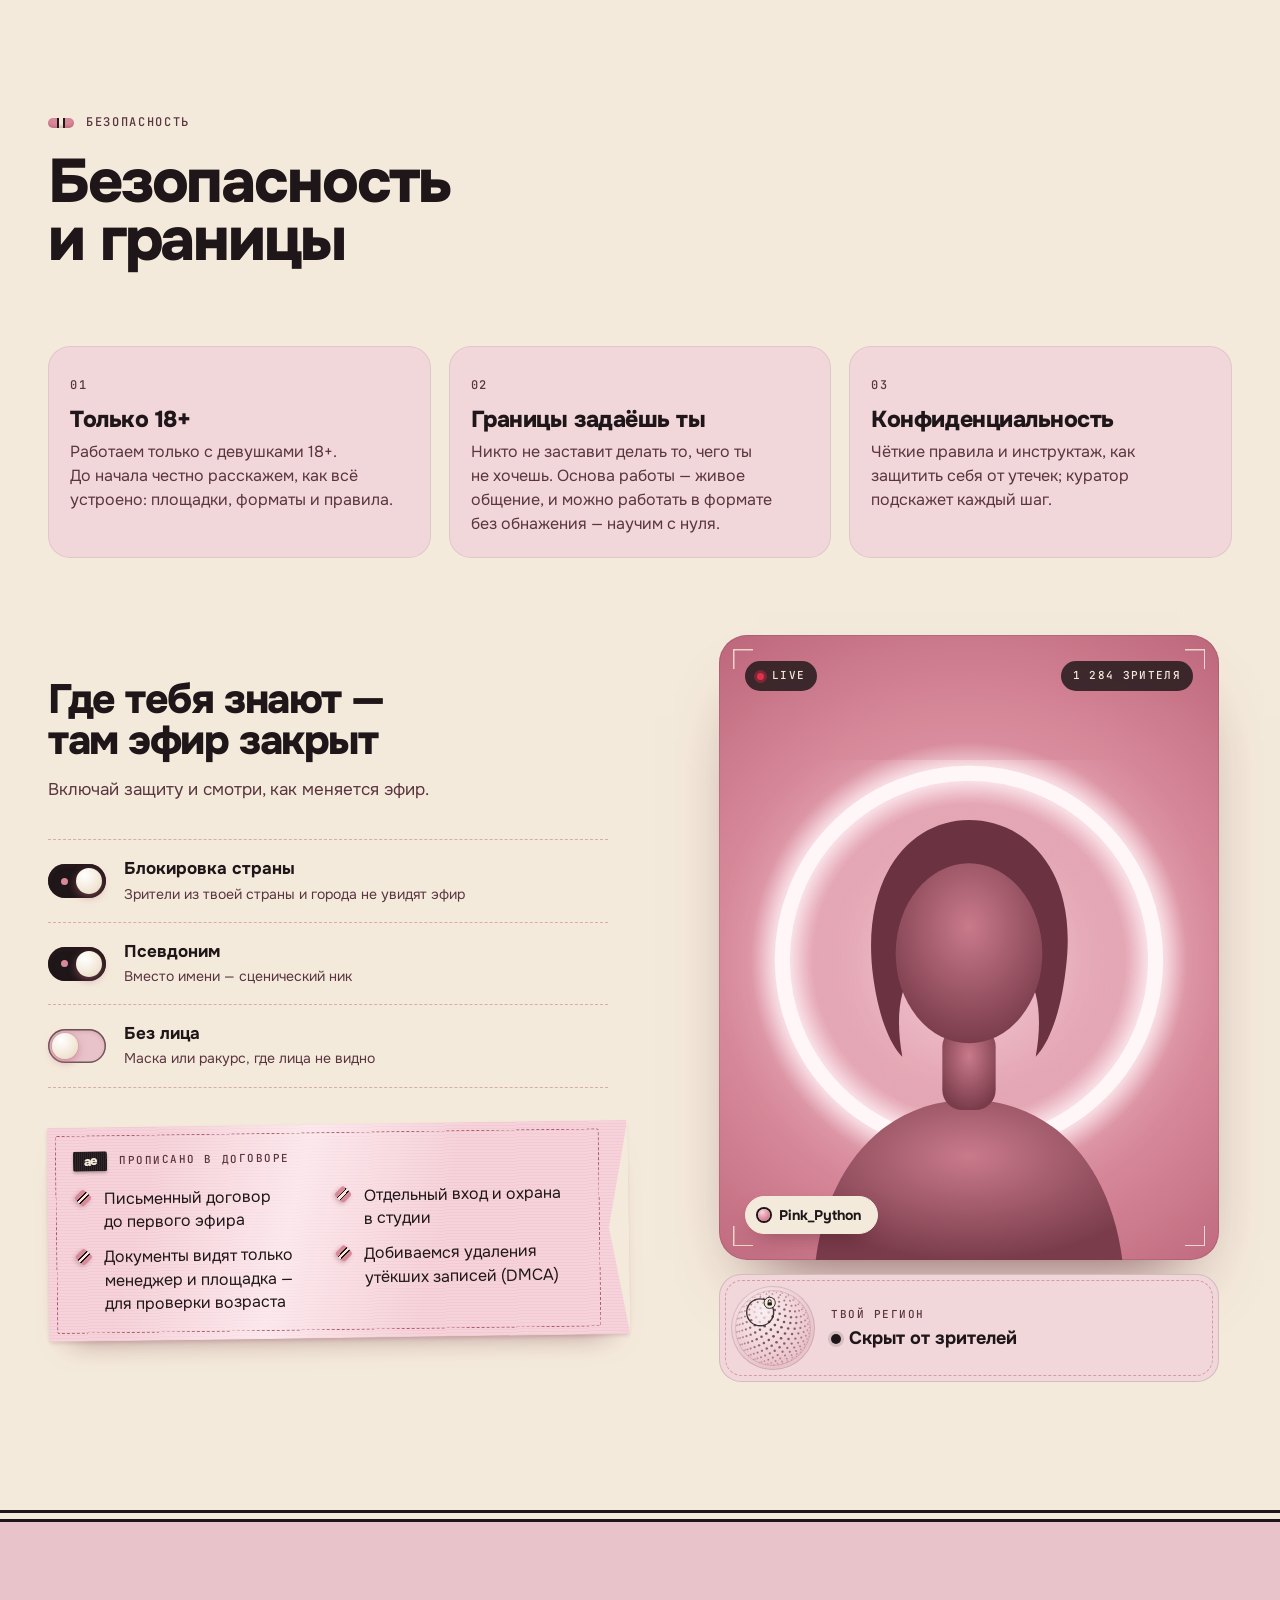
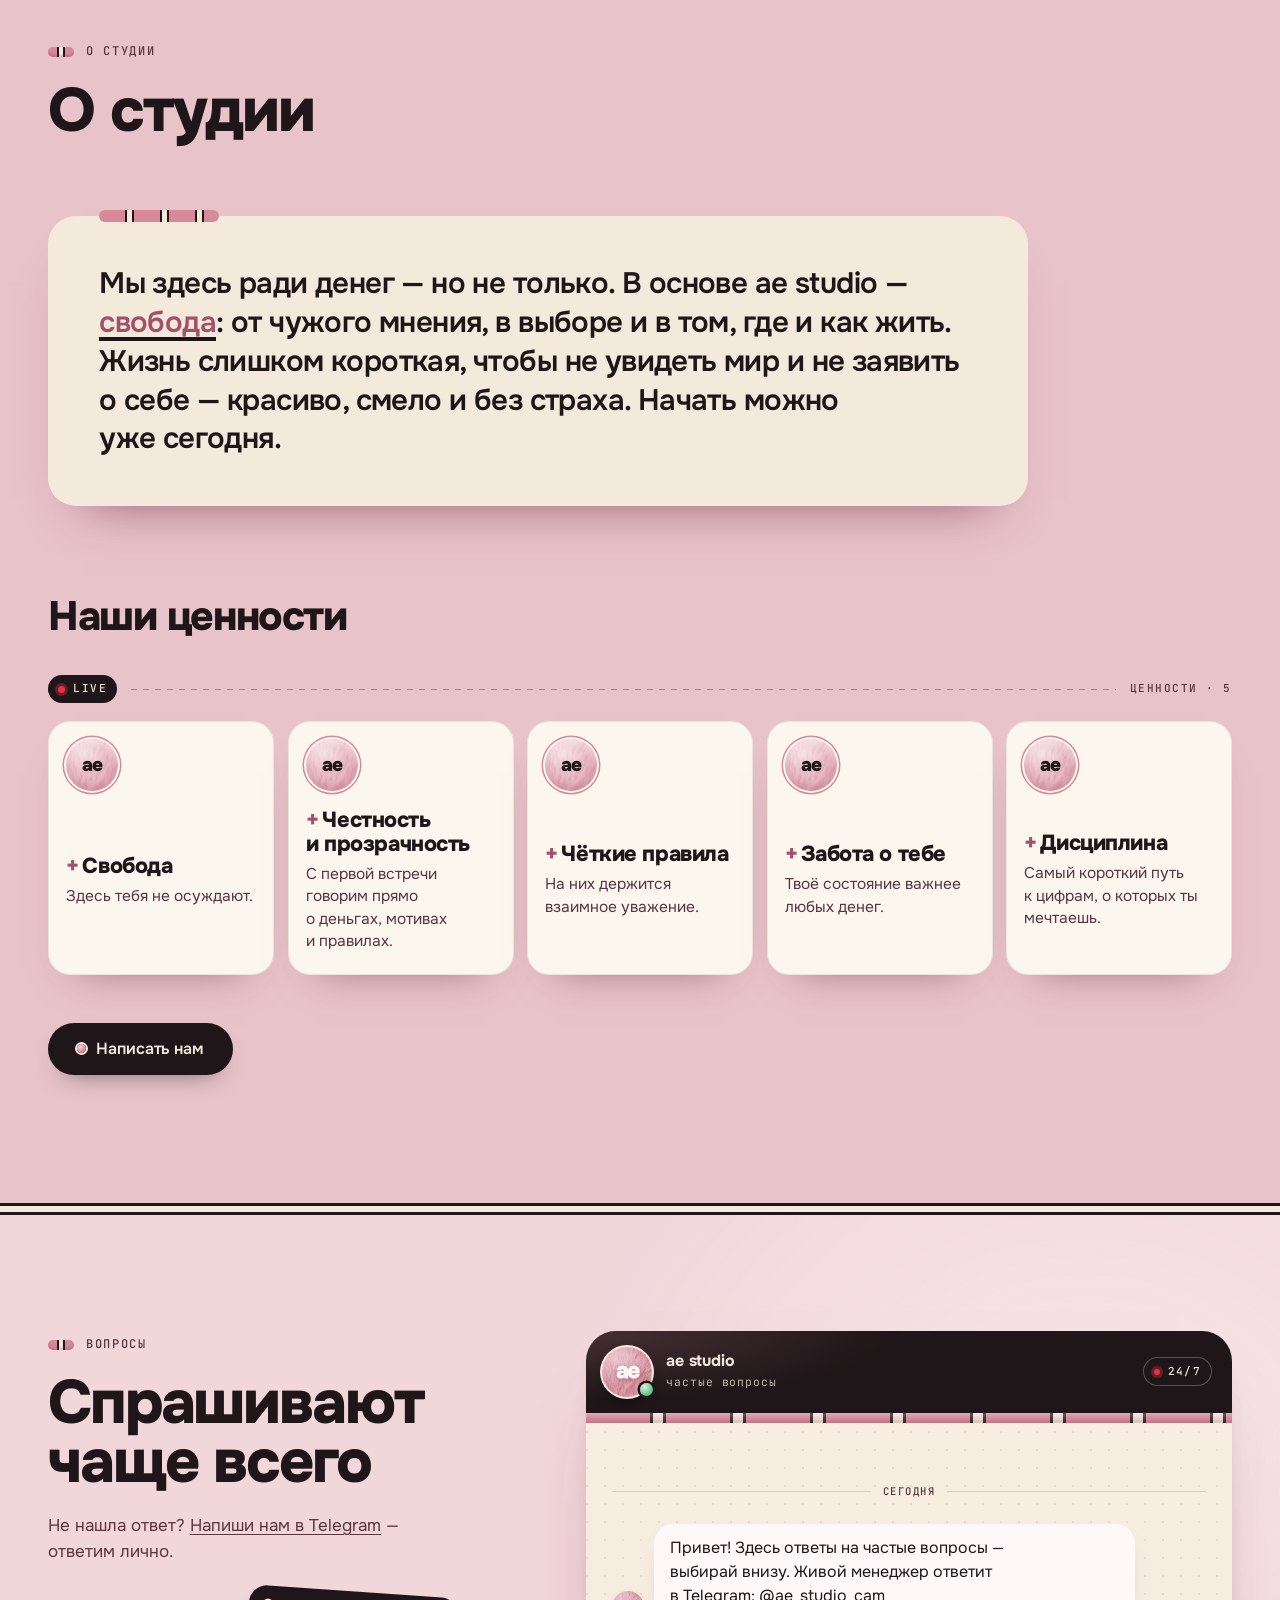
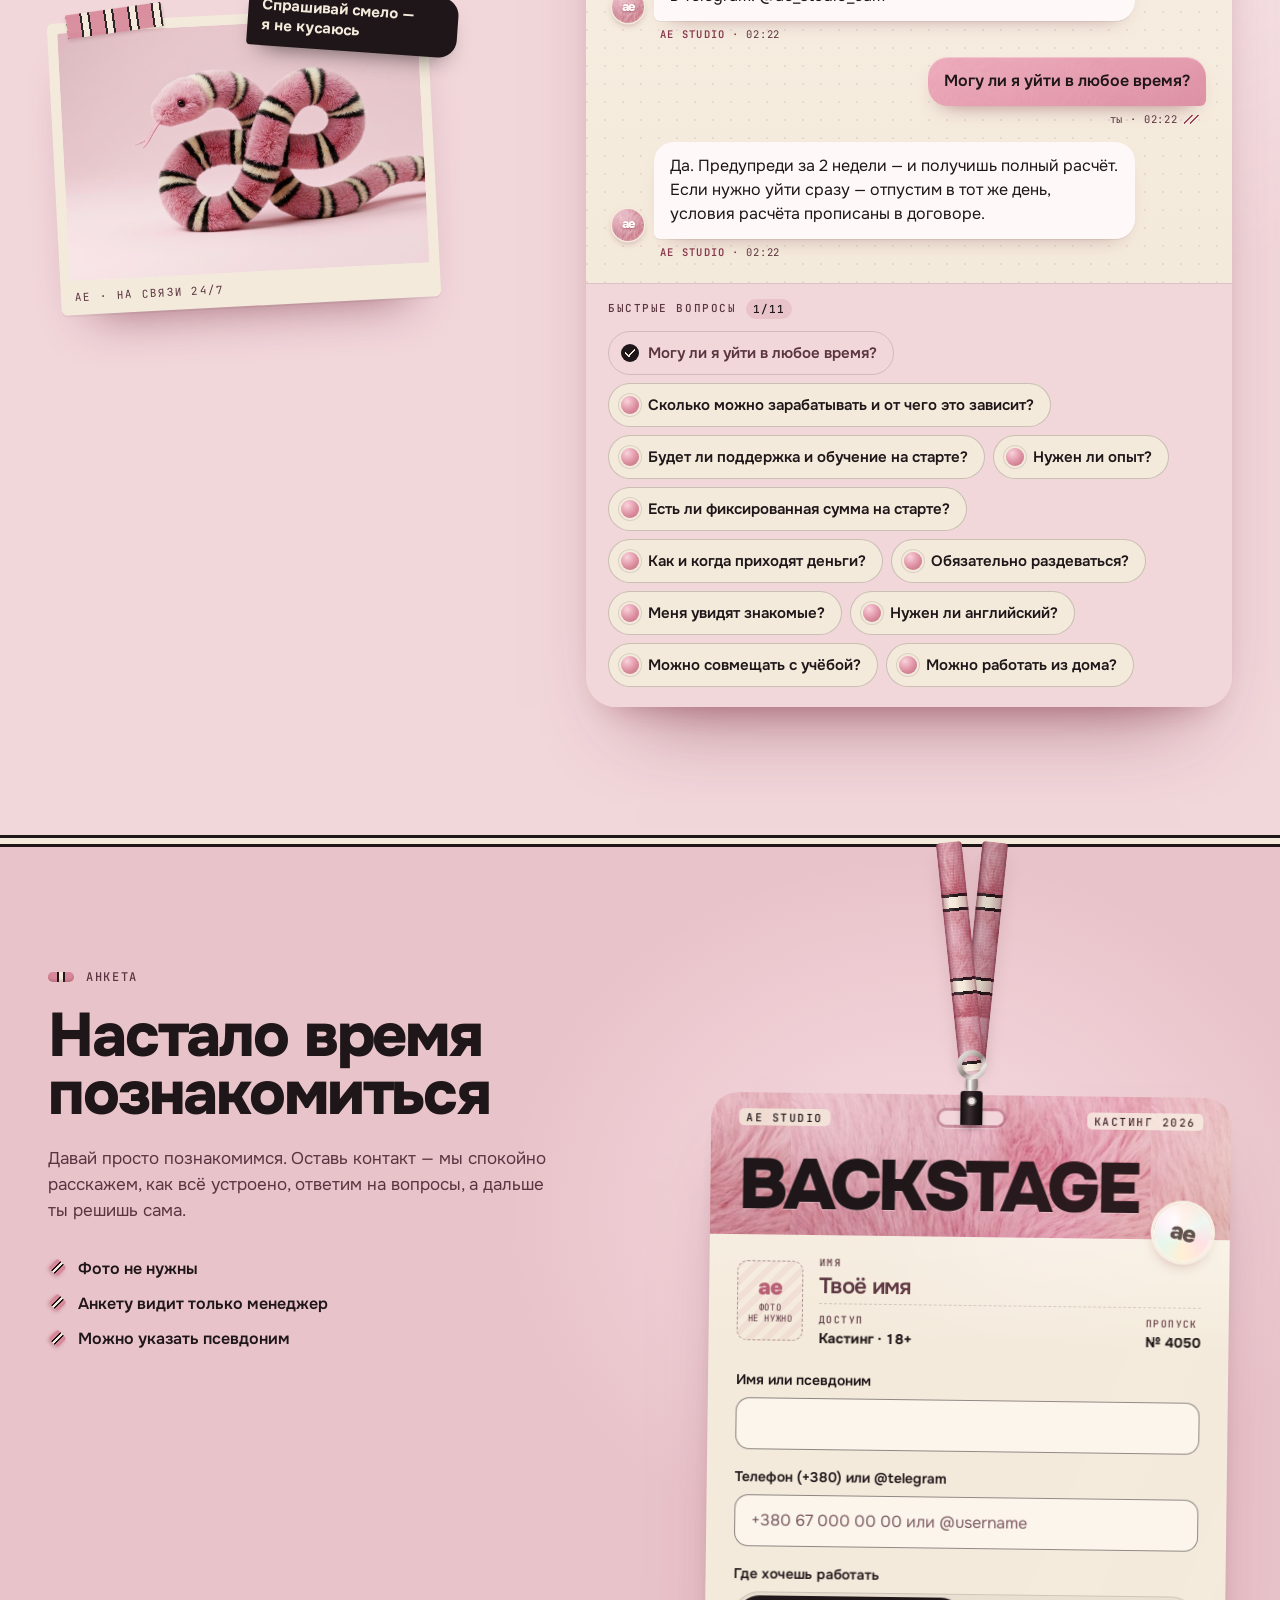
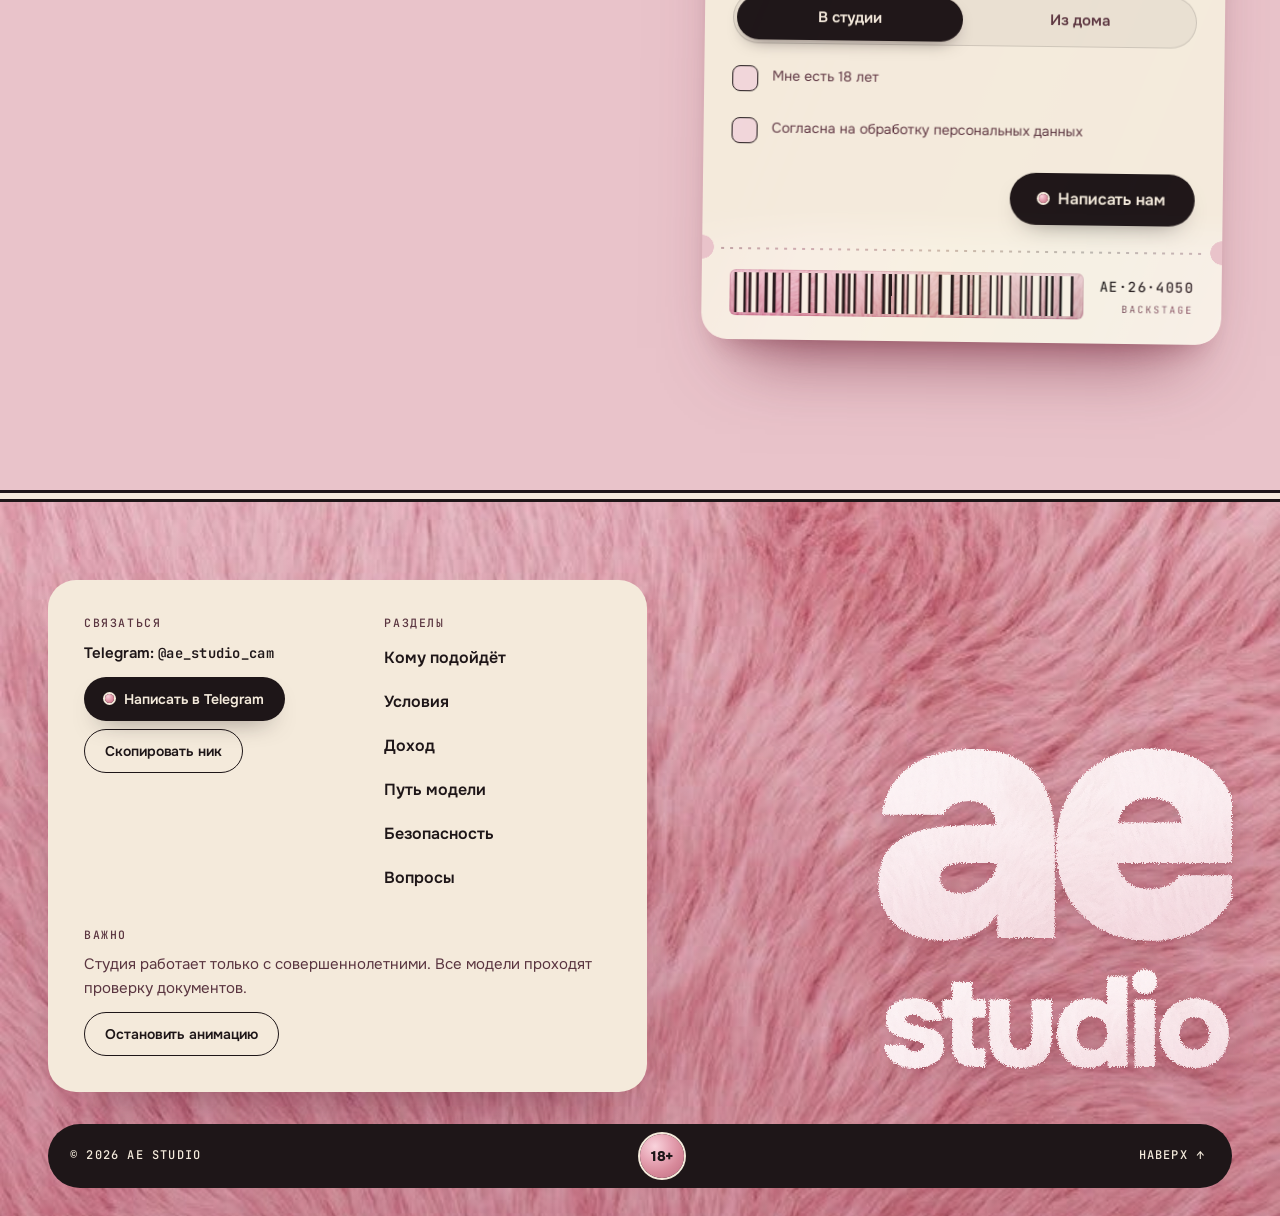
==== commit c6915358: "Hero (desktop): copy raised so its centre sits level with the snake Co-Authored-By: Claude Fable 5.2" ====
--- a/index.html
+++ b/index.html
@@ -124,6 +124,7 @@
     </div>
 
     <div class="hero__content container">
+      <div class="hero__copy">
       <p class="eyebrow hero__eyebrow"><span class="rec-dot"></span>Твой график. Твой доход. Твои правила.</p>
       <h1 class="hero__title" id="hero-title">
         <span class="line"><span>Мягкий старт.</span></span>
@@ -134,6 +135,7 @@
       <div class="hero__actions">
         <a class="btn btn--light" href="#conditions" data-magnetic>Узнать условия</a>
         <a class="btn btn--ghost" href="#income" data-magnetic>Посчитать доход</a>
+      </div>
       </div>
 
       <div class="hero__perks">
--- a/assets/css/style.css
+++ b/assets/css/style.css
@@ -753,6 +753,7 @@
   padding-top: calc(var(--nav-h) + 20px + (100vw - 32px) / 1.85 + max(56px, (100vw - 32px) * .16));
   padding-bottom: 72px;
 }
+.hero__copy { display: contents; }   /* desktop: a box centred on the snake (see 960px) */
 .hero__eyebrow { margin-bottom: 18px; color: var(--ink); }
 .hero__eyebrow .rec-dot { width: 7px; height: 7px; }
 
@@ -2717,10 +2718,17 @@
     min-height: 100vh;
     min-height: 100svh;
     justify-content: flex-end;
-    padding-top: calc(var(--nav-h) + 40px);
+    padding-top: calc(var(--nav-h) + 14px);
     padding-bottom: clamp(24px, 3.4svh, 40px);
   }
   .hero__content > * { position: relative; z-index: 5; max-width: max(360px, var(--hero-col)); }
+  /* the copy sits level with the snake: a box symmetric about the logo centre (40svh), text centred in it */
+  .hero__content { justify-content: flex-start; }
+  .hero__content > .hero__copy { display: flex; flex-direction: column; justify-content: center; align-items: flex-start; flex: 0 0 auto; max-width: none;
+    min-height: calc(80svh - 2 * (var(--nav-h) + 14px)); }
+  .hero__copy > * { position: relative; z-index: 5; max-width: max(360px, var(--hero-col)); }
+  .hero__copy > .hero__actions { max-width: none; }
+  .hero__content > .hero__perks { margin-top: auto; }
   .hero__title { width: max(360px, var(--hero-col)); }
   .hero__title .line { font-size: clamp(3rem, 5.2vw, 5.4rem); font-size: min(16.5cqi, 5.6rem, 8.6svh); }
   .hero__actions { margin-top: 22px; }
@@ -2765,7 +2773,7 @@
 
 /* short desktop screens: keep the hero copy inside the frame */
 @media (min-width: 960px) and (max-height: 800px) {
-  .hero__content { padding-top: calc(var(--nav-h) + 32px); padding-bottom: 56px; }
+  .hero__content { padding-top: calc(var(--nav-h) + 14px); padding-bottom: 56px; }
   .hero__title .line { font-size: min(16.5cqi, 5.6rem, 8.2svh); }
   .hero__lead { margin-top: 18px; }
   .hero__actions { margin-top: 22px; }
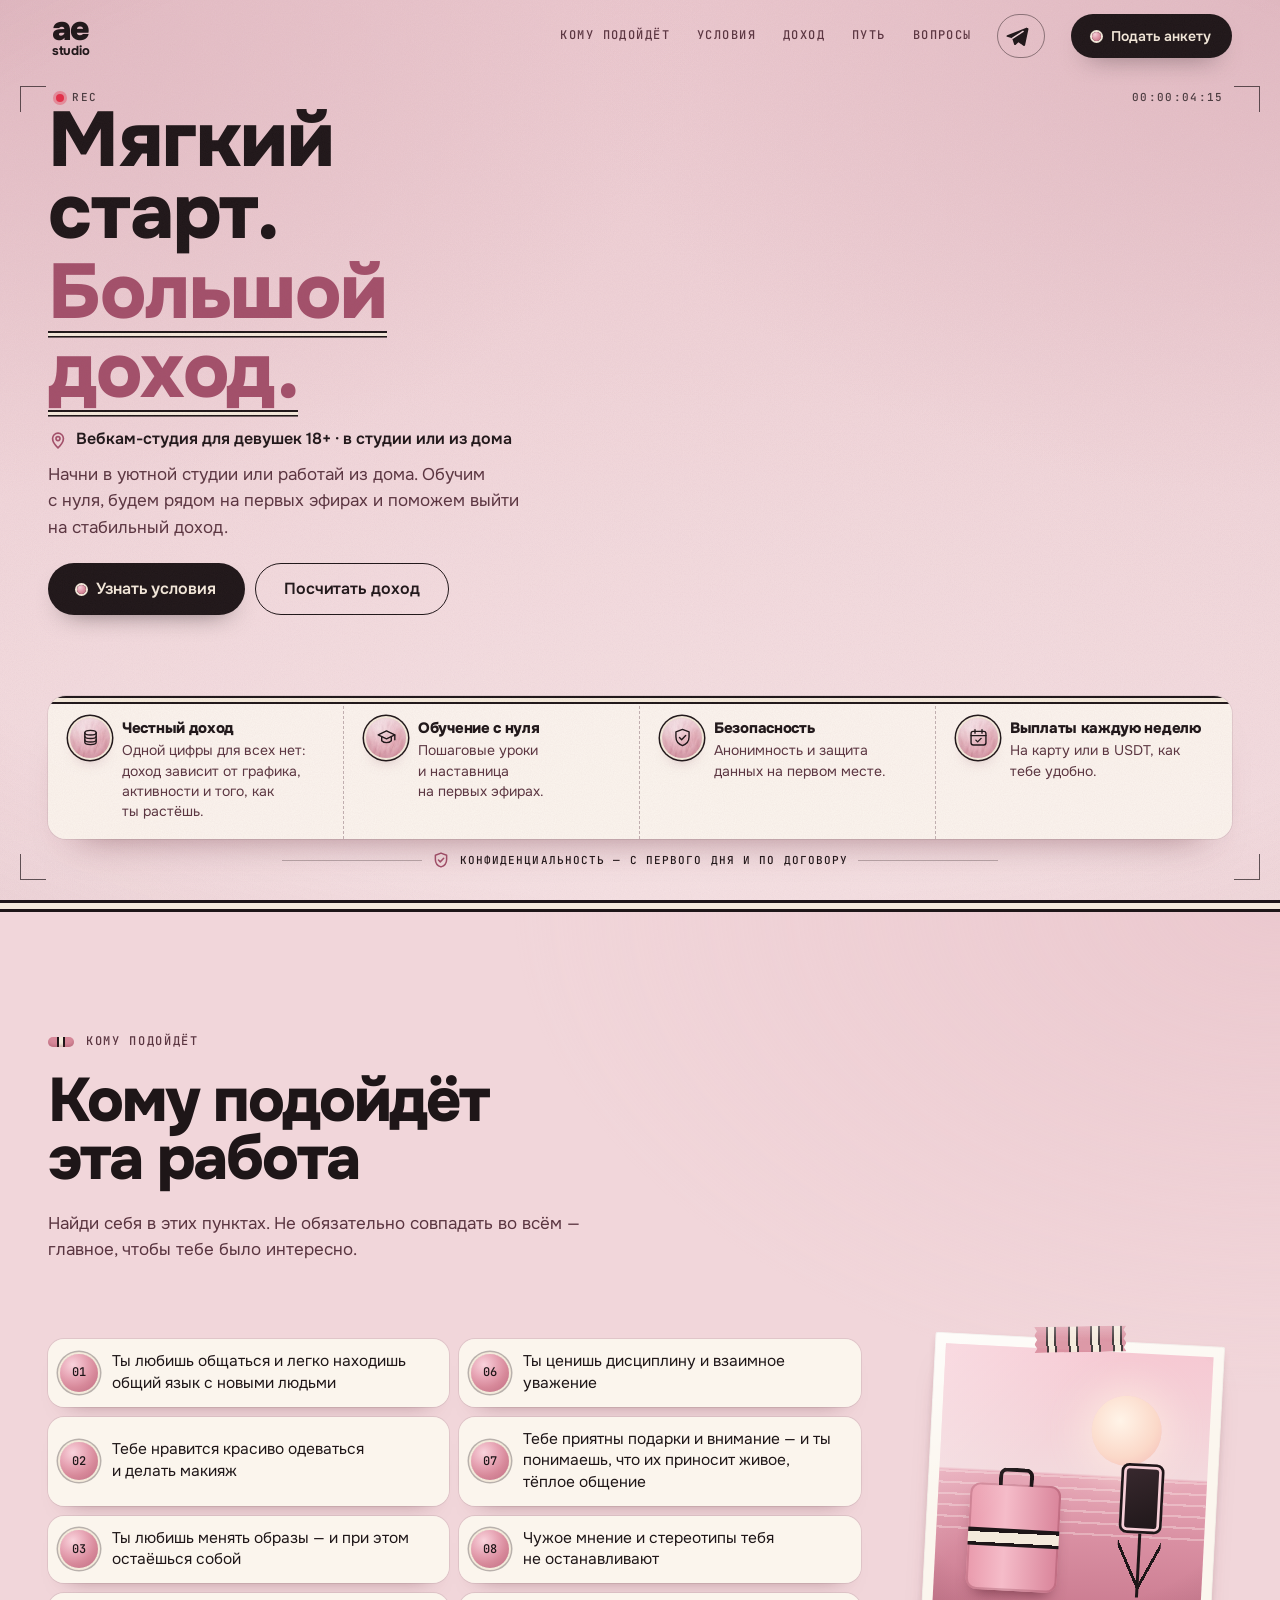
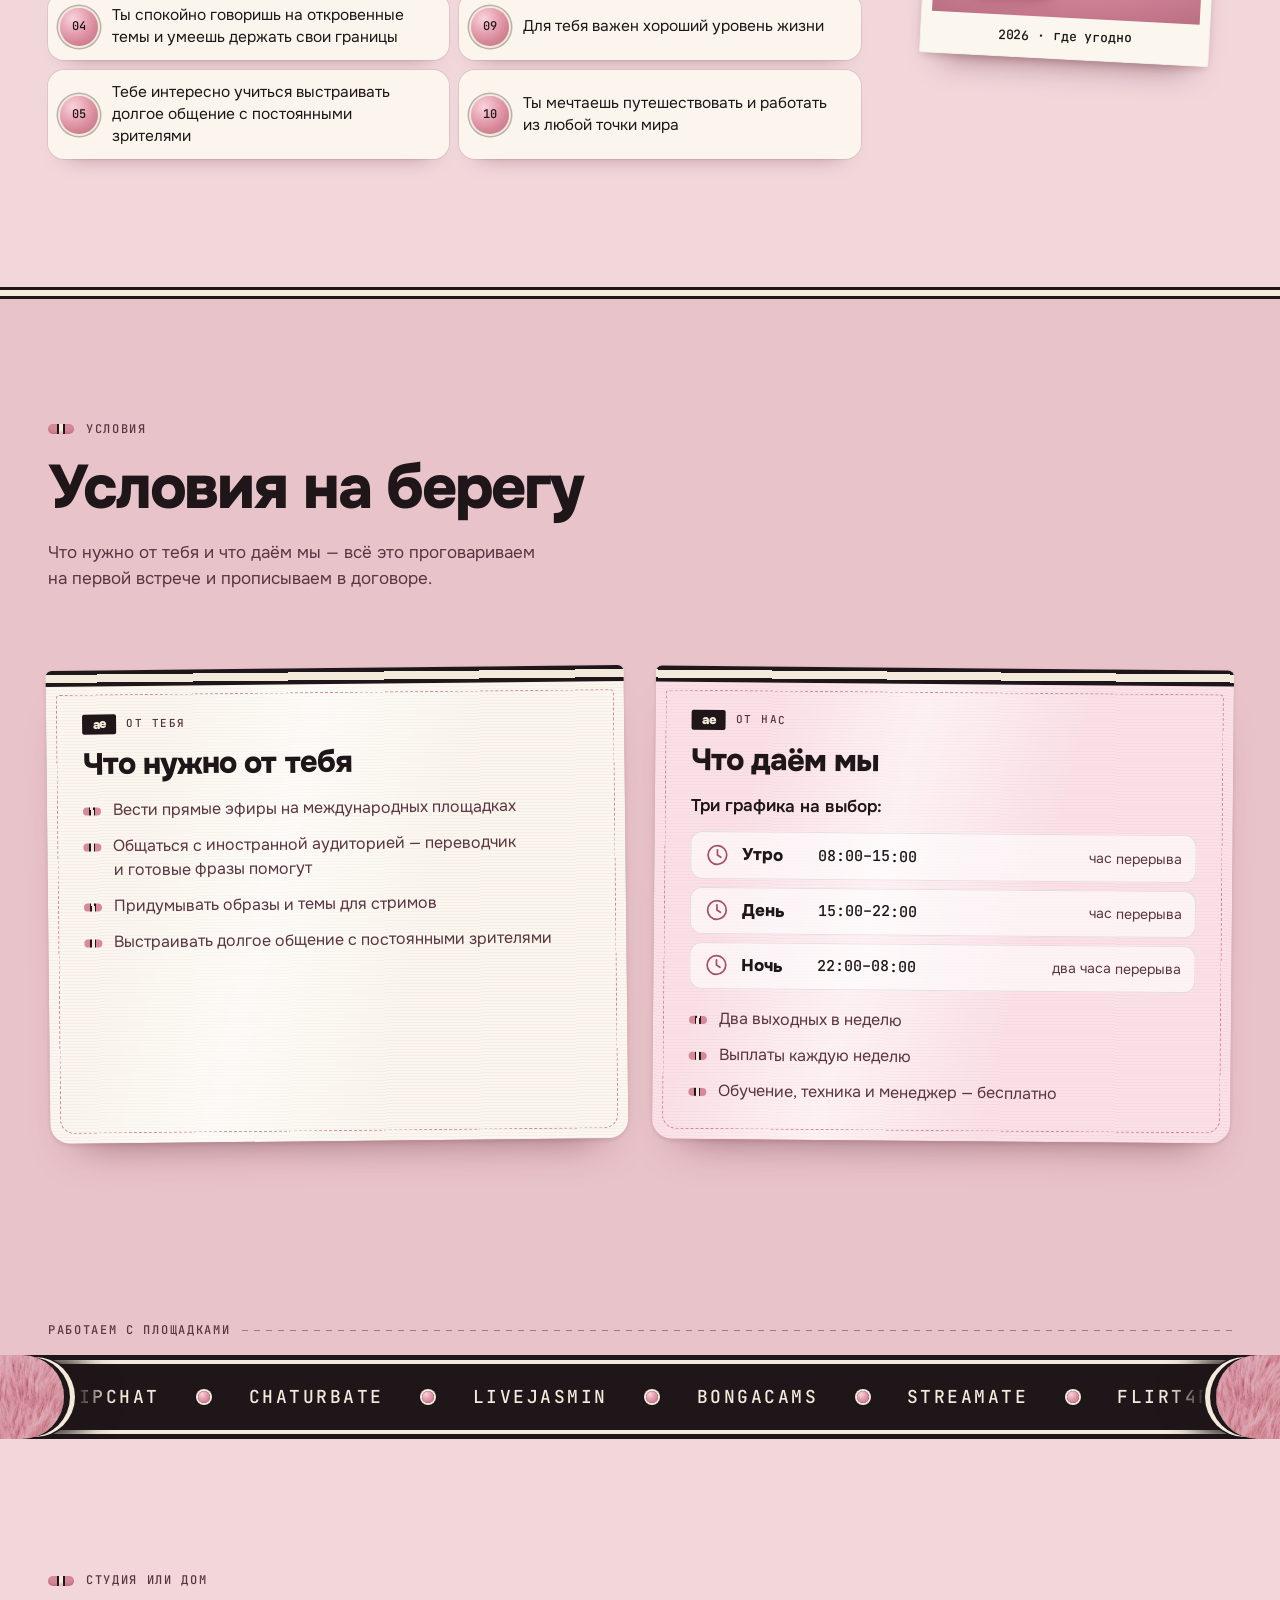
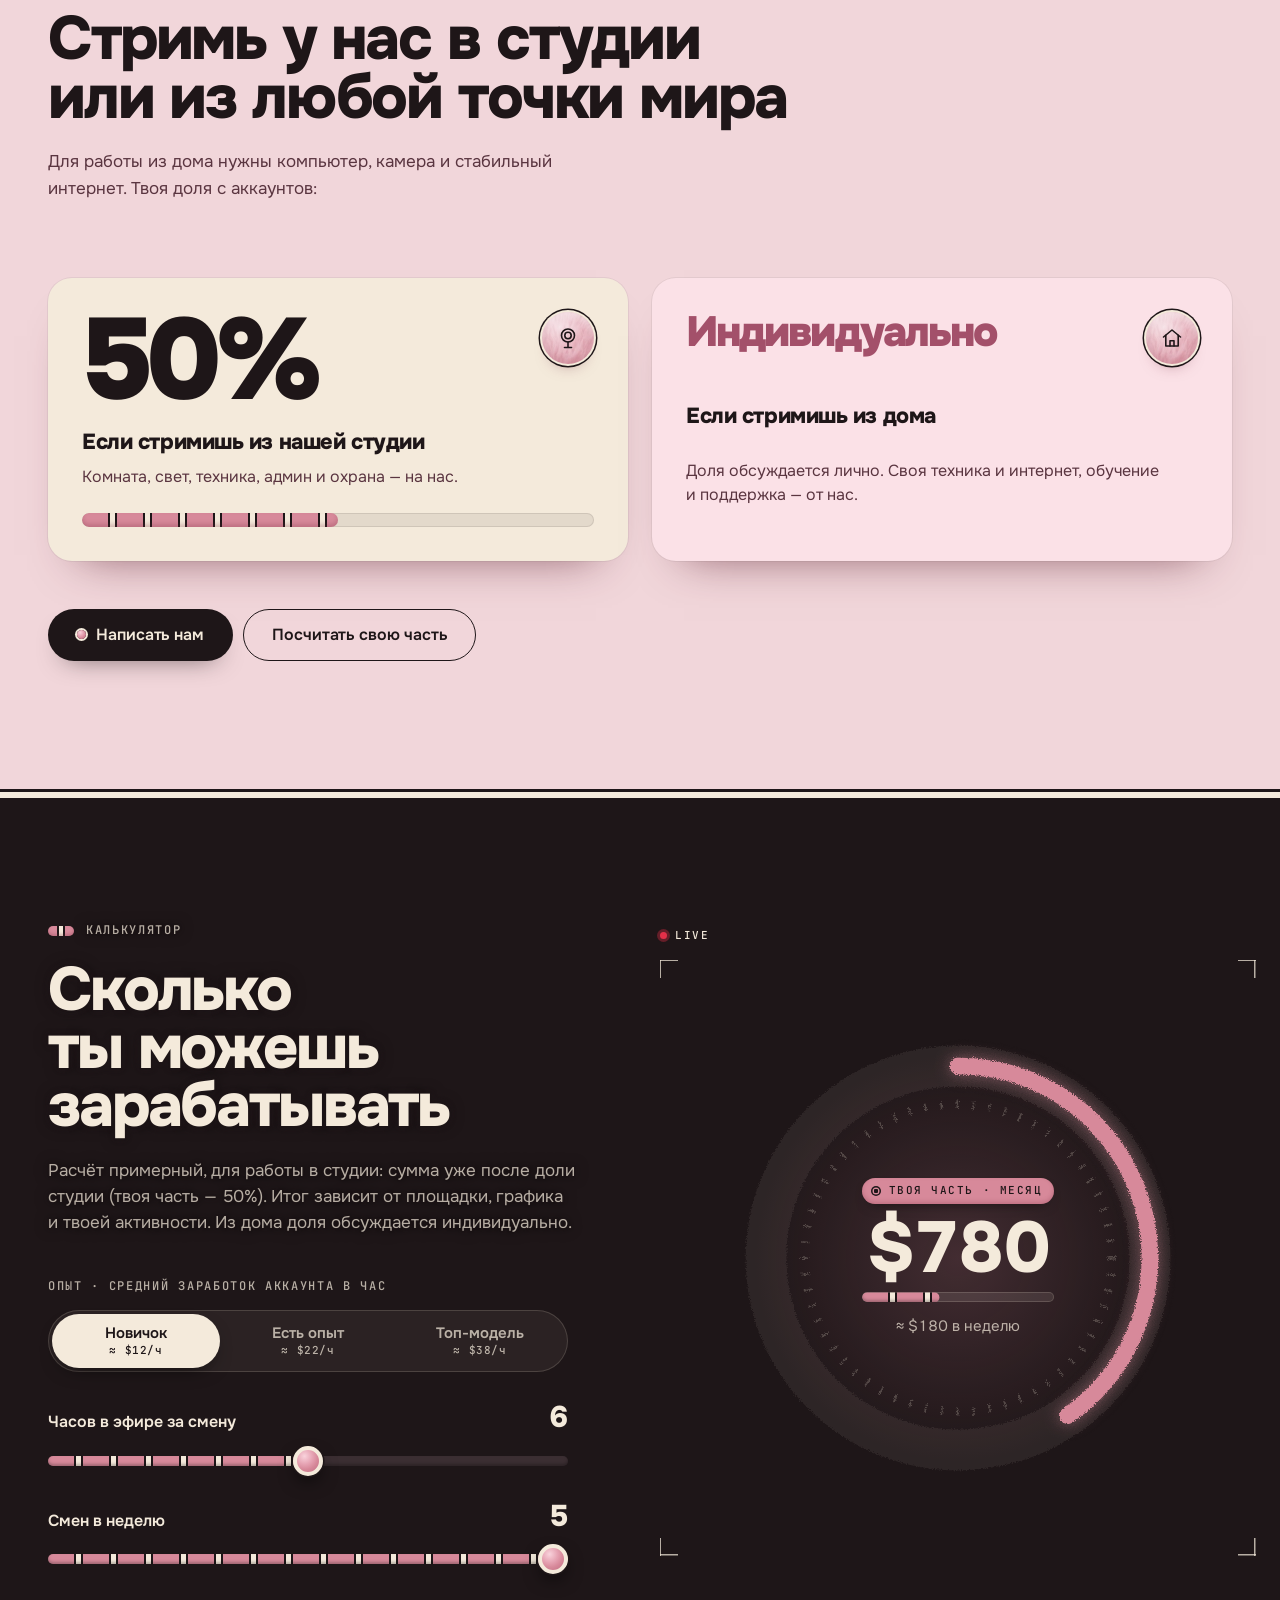
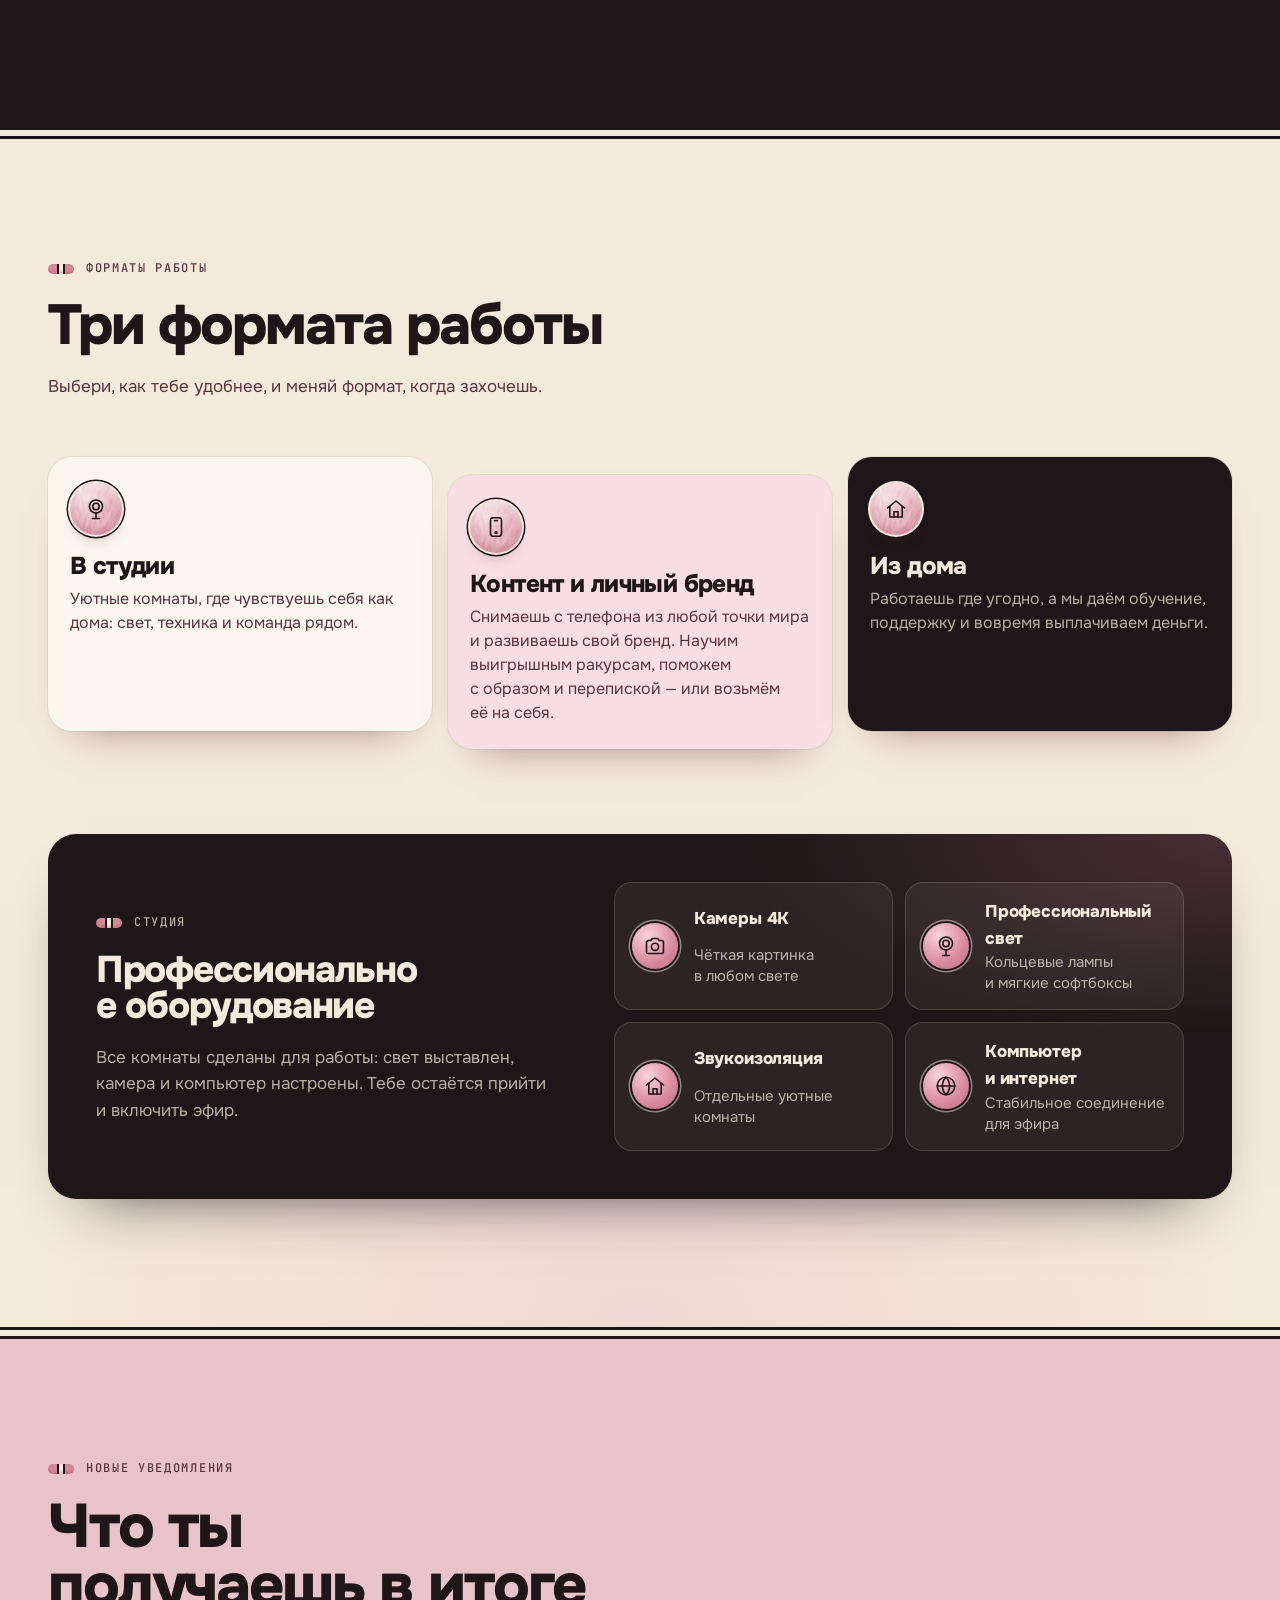
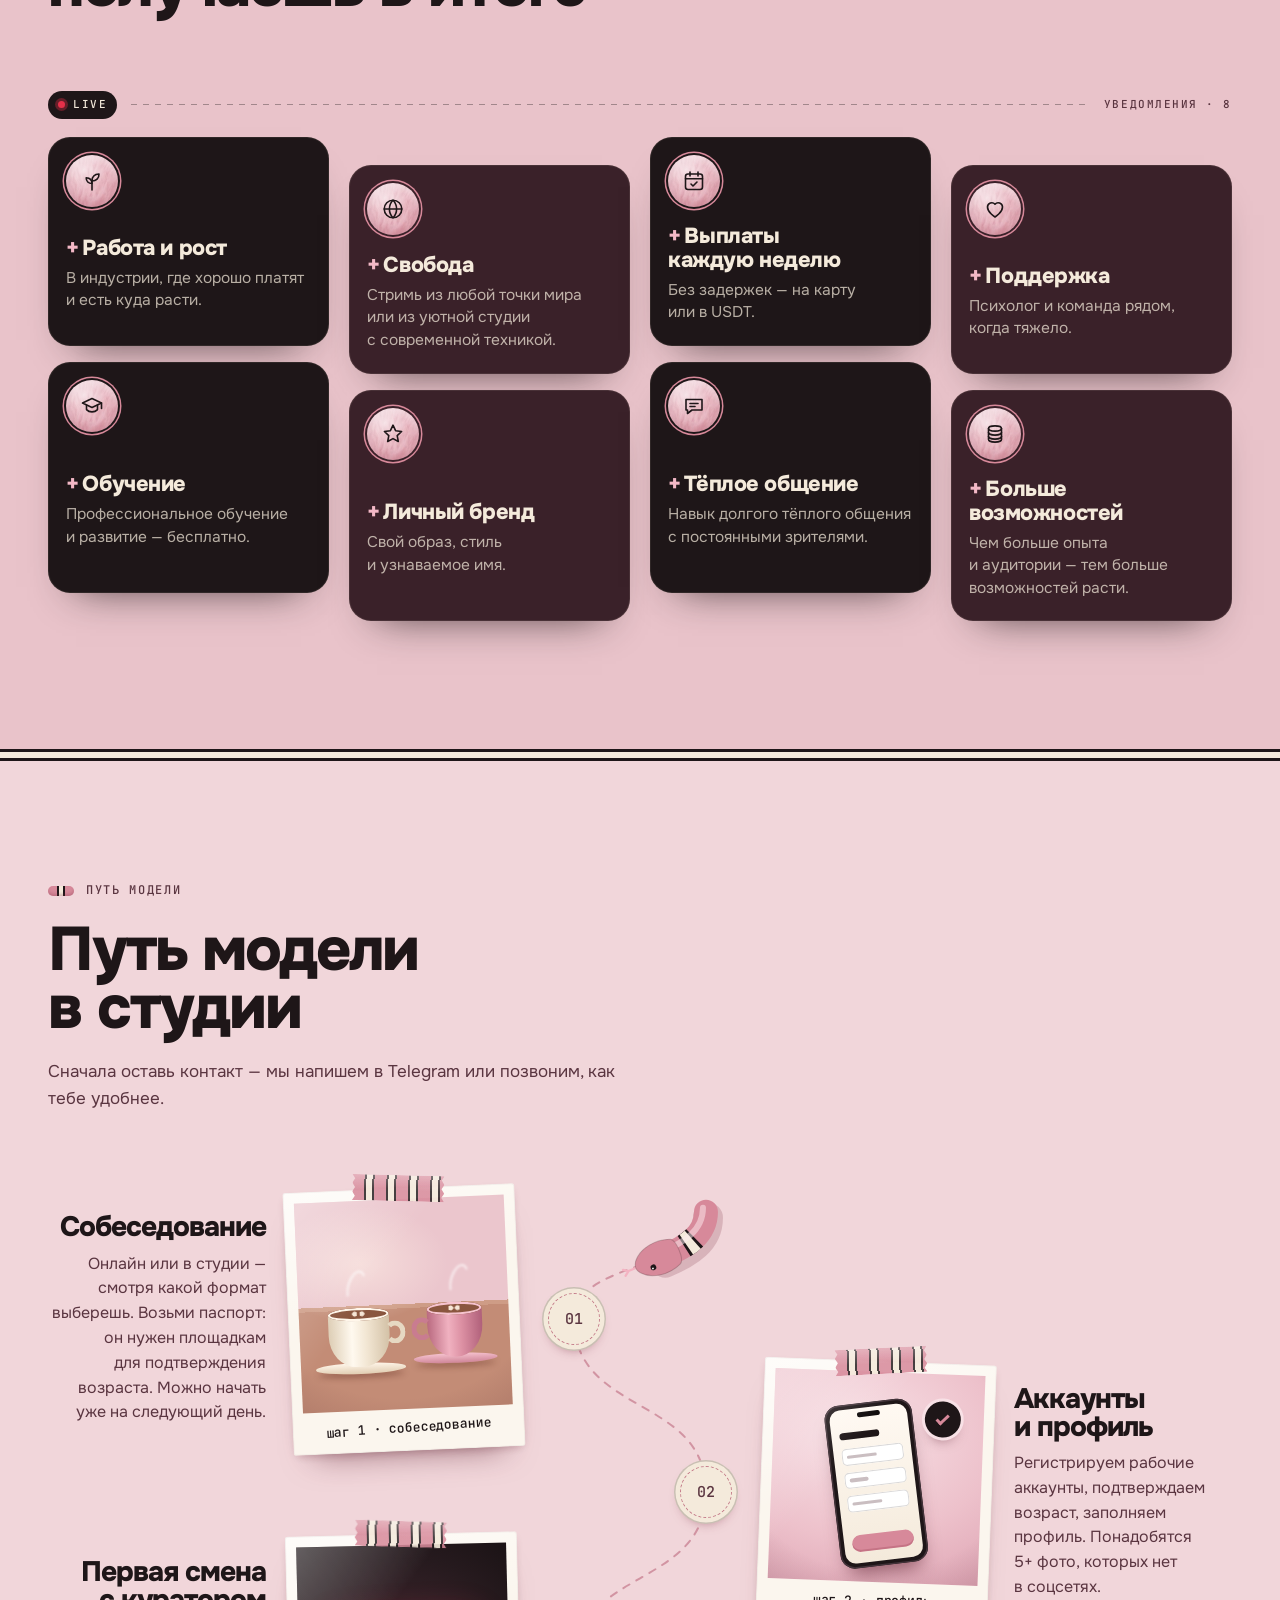
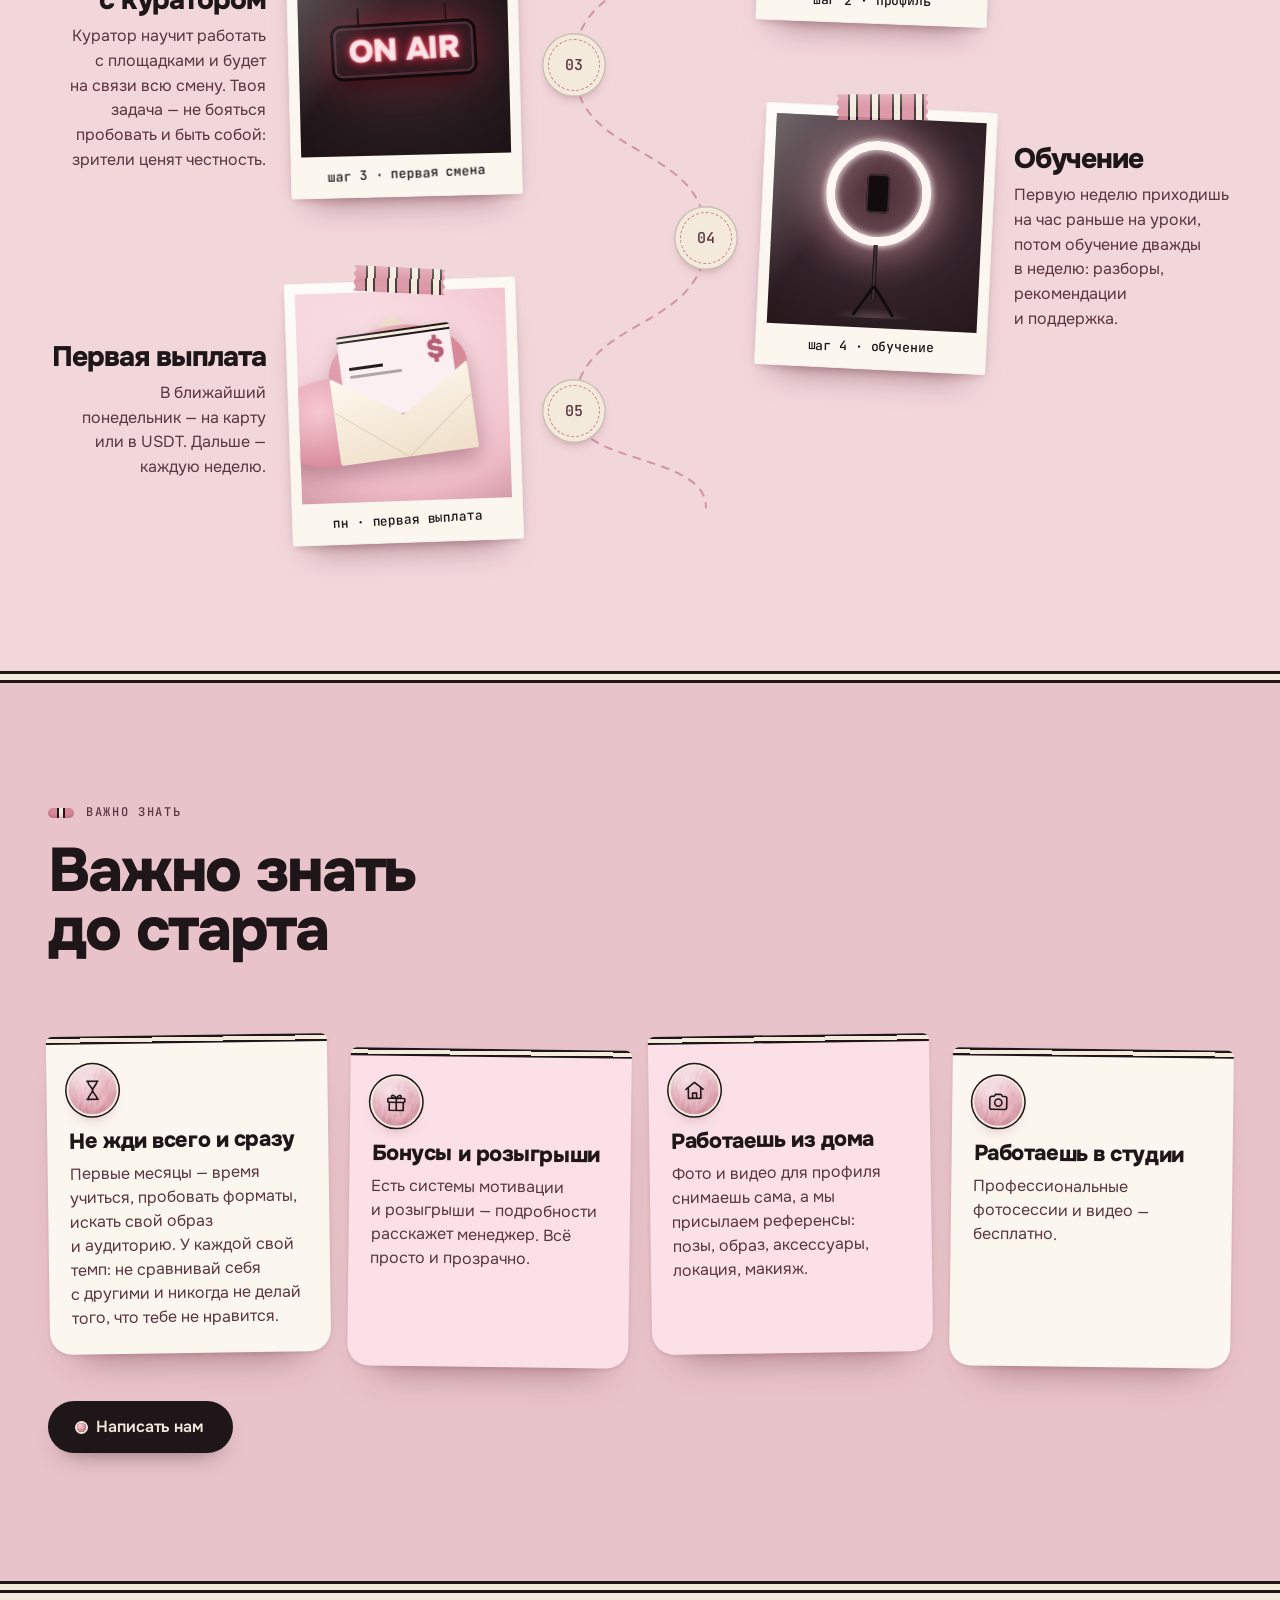
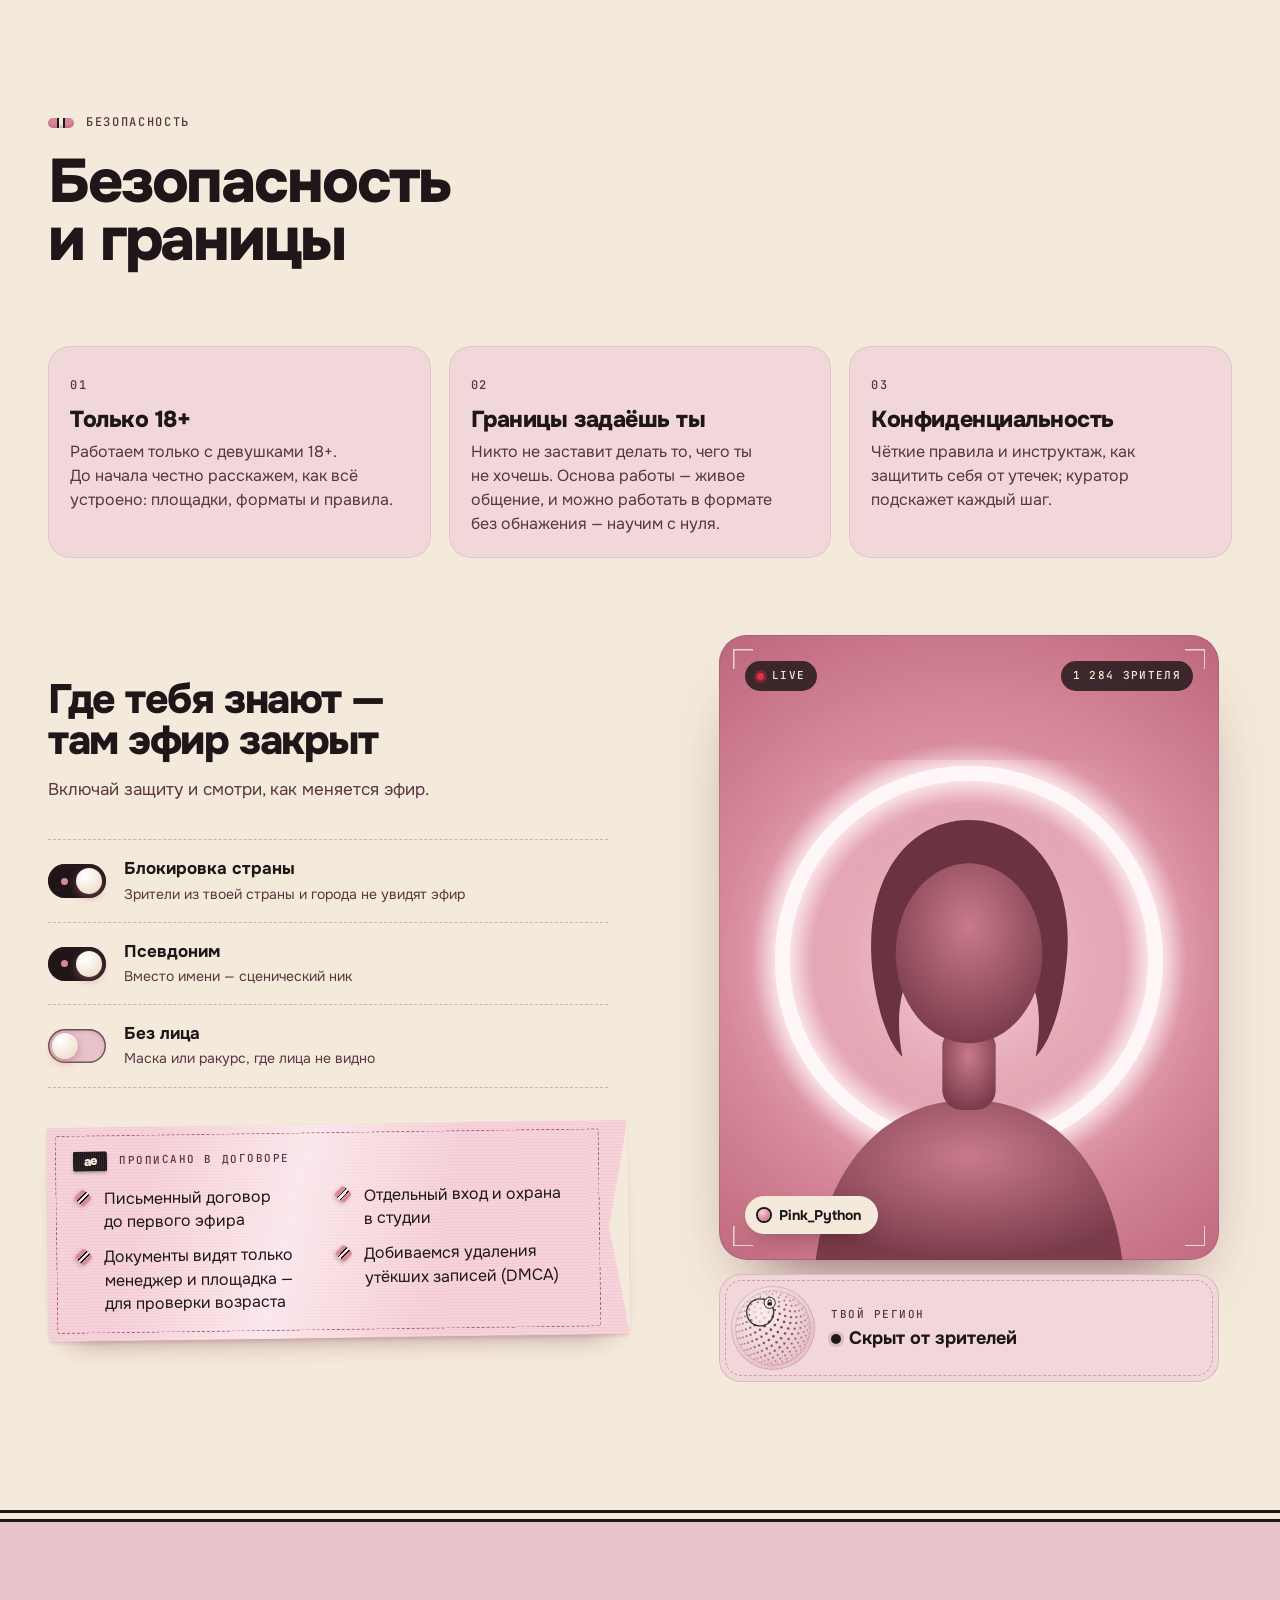
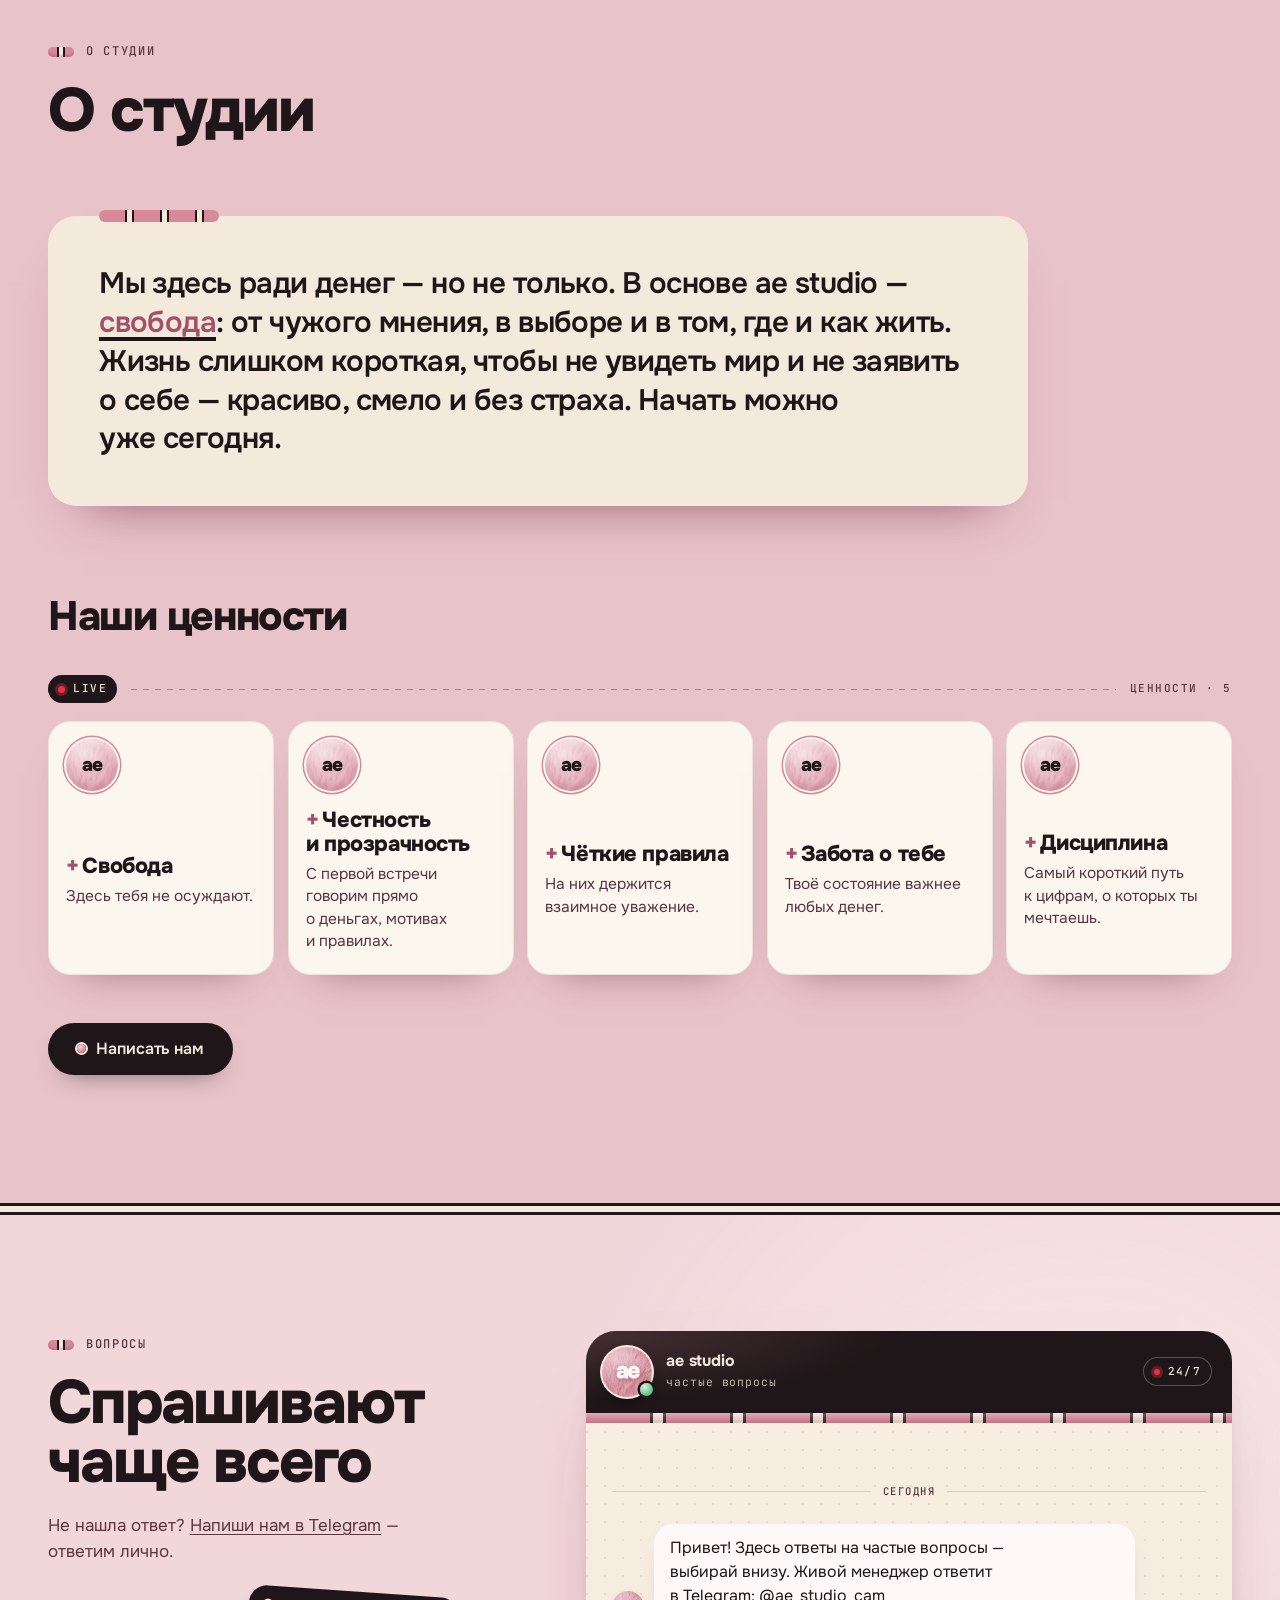
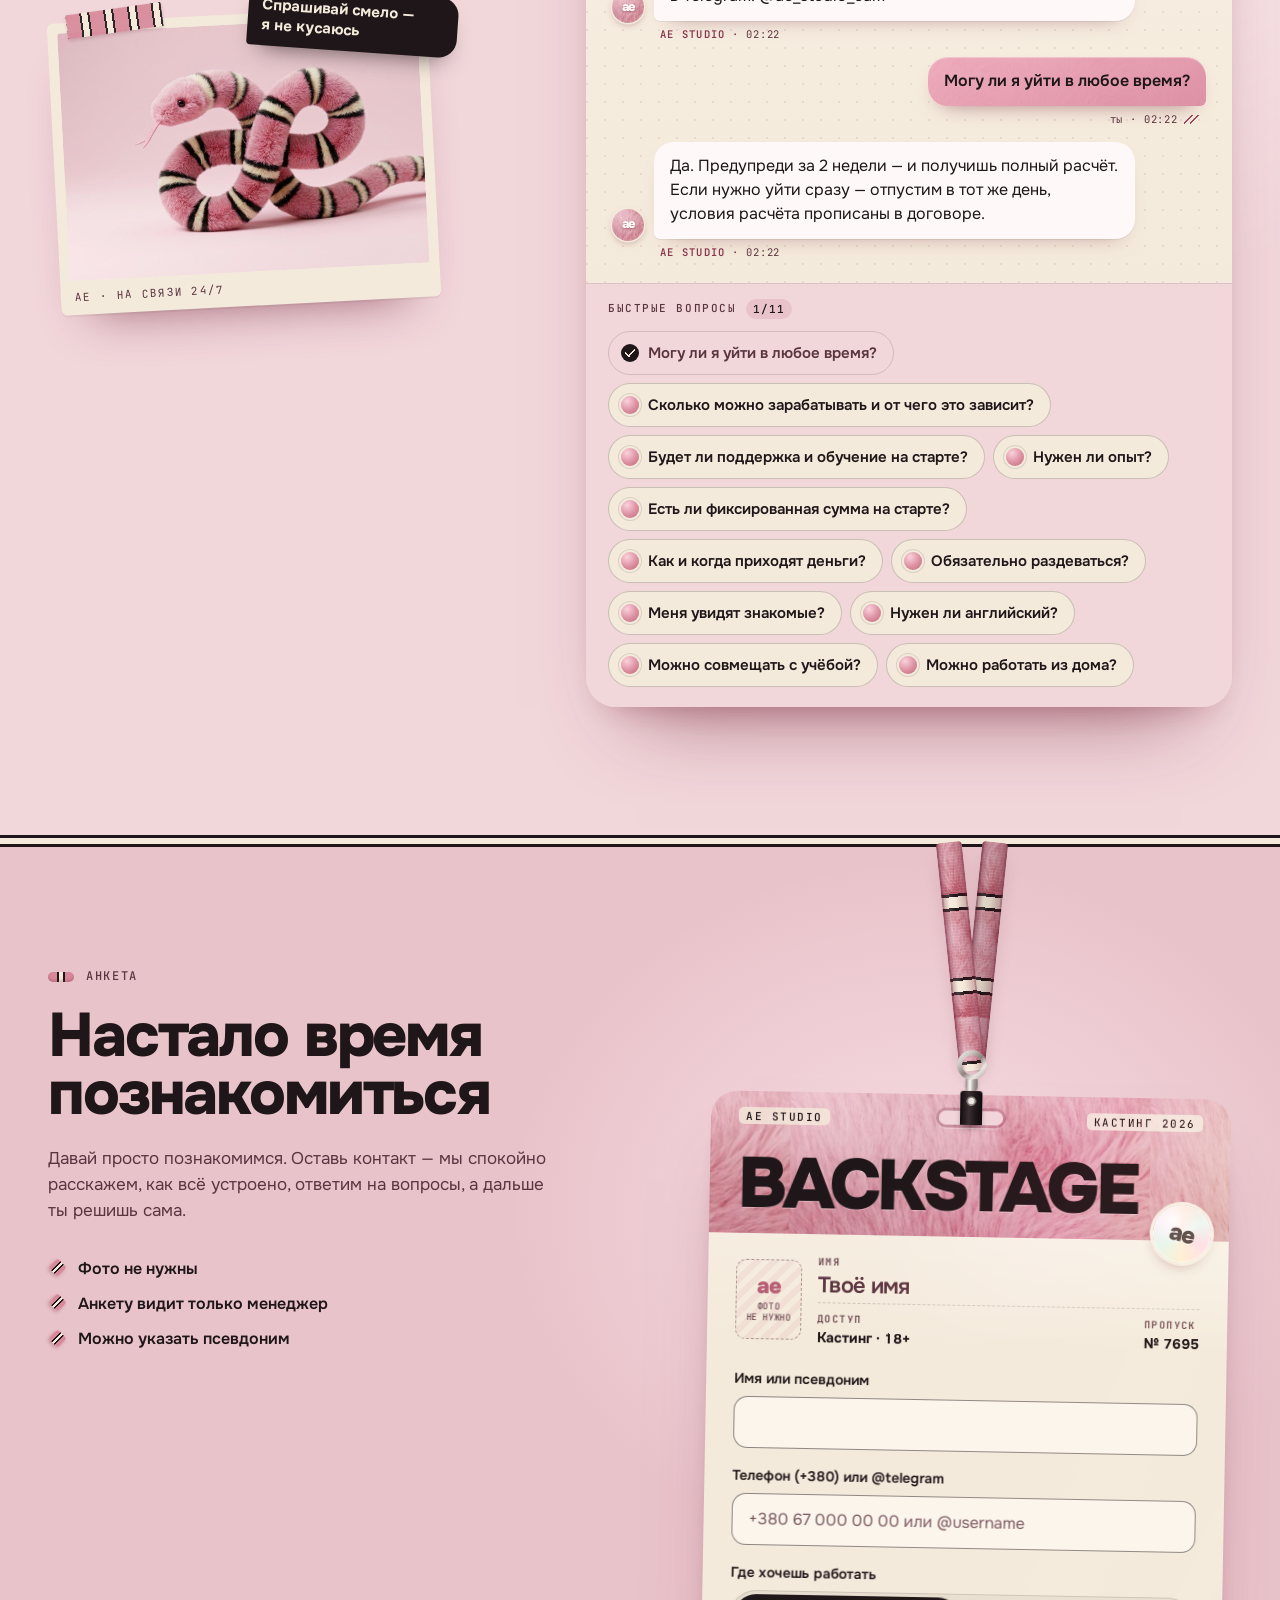
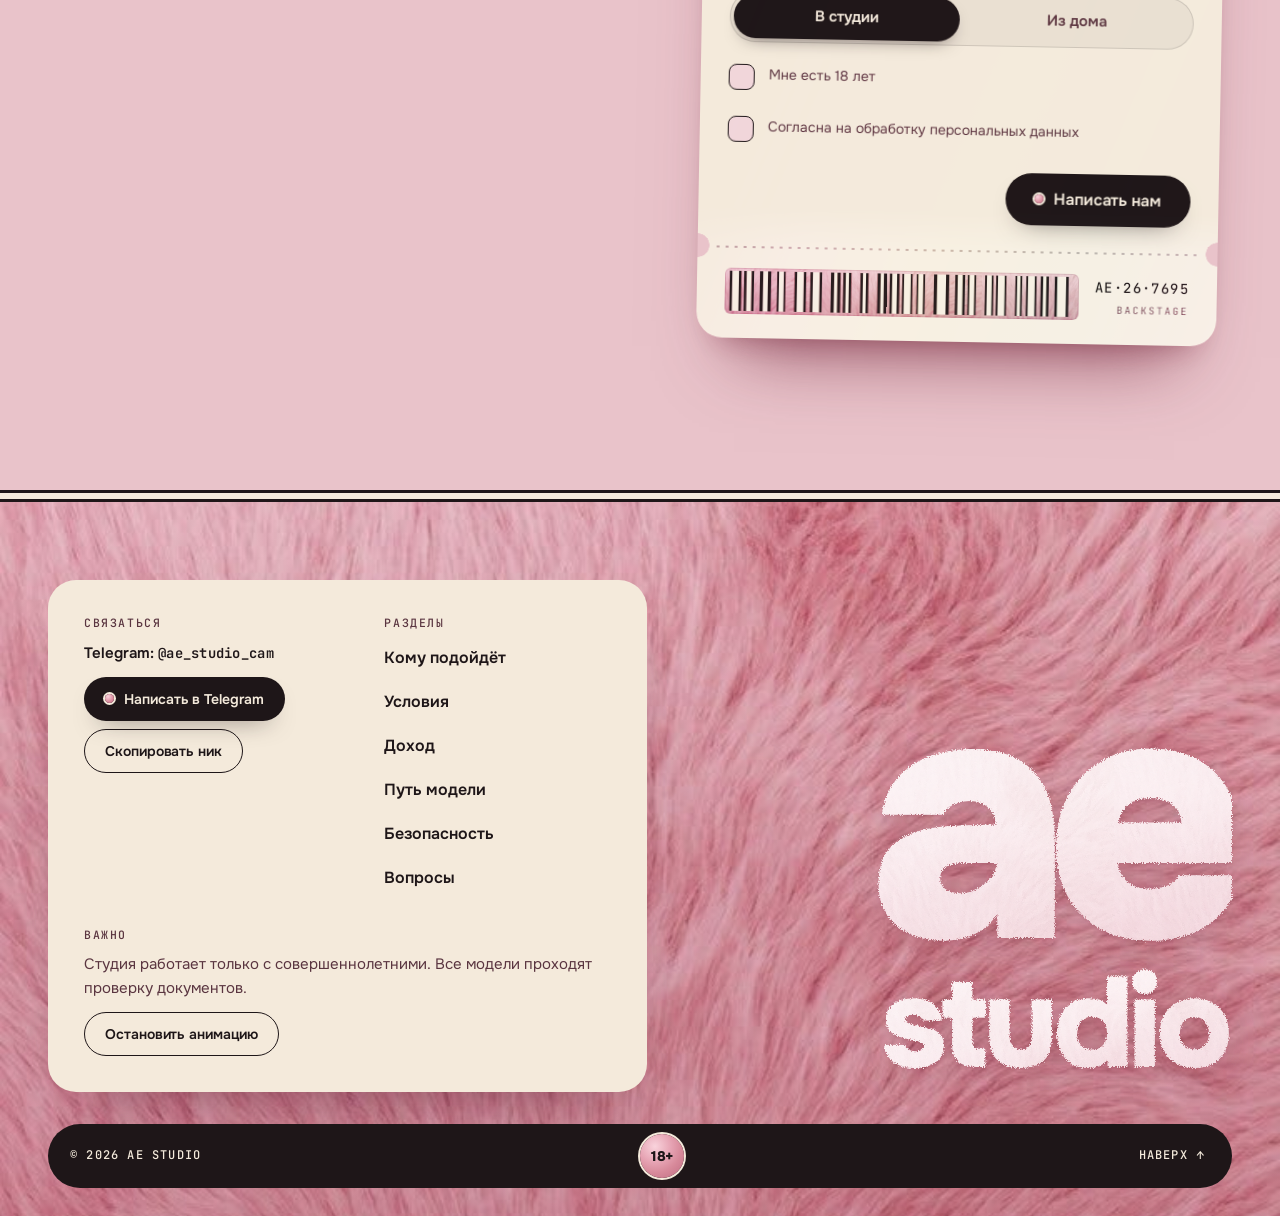
==== commit 6f977900: "Hero: remove the eyebrow line above the headline Co-Authored-By: Claude Fable 5.2 <noreply@anthropic" ====
--- a/index.html
+++ b/index.html
@@ -125,7 +125,6 @@
 
     <div class="hero__content container">
       <div class="hero__copy">
-      <p class="eyebrow hero__eyebrow"><span class="rec-dot"></span>Твой график. Твой доход. Твои правила.</p>
       <h1 class="hero__title" id="hero-title">
         <span class="line"><span>Мягкий старт.</span></span>
         <span class="line line--accent"><span>Большой доход.</span></span>
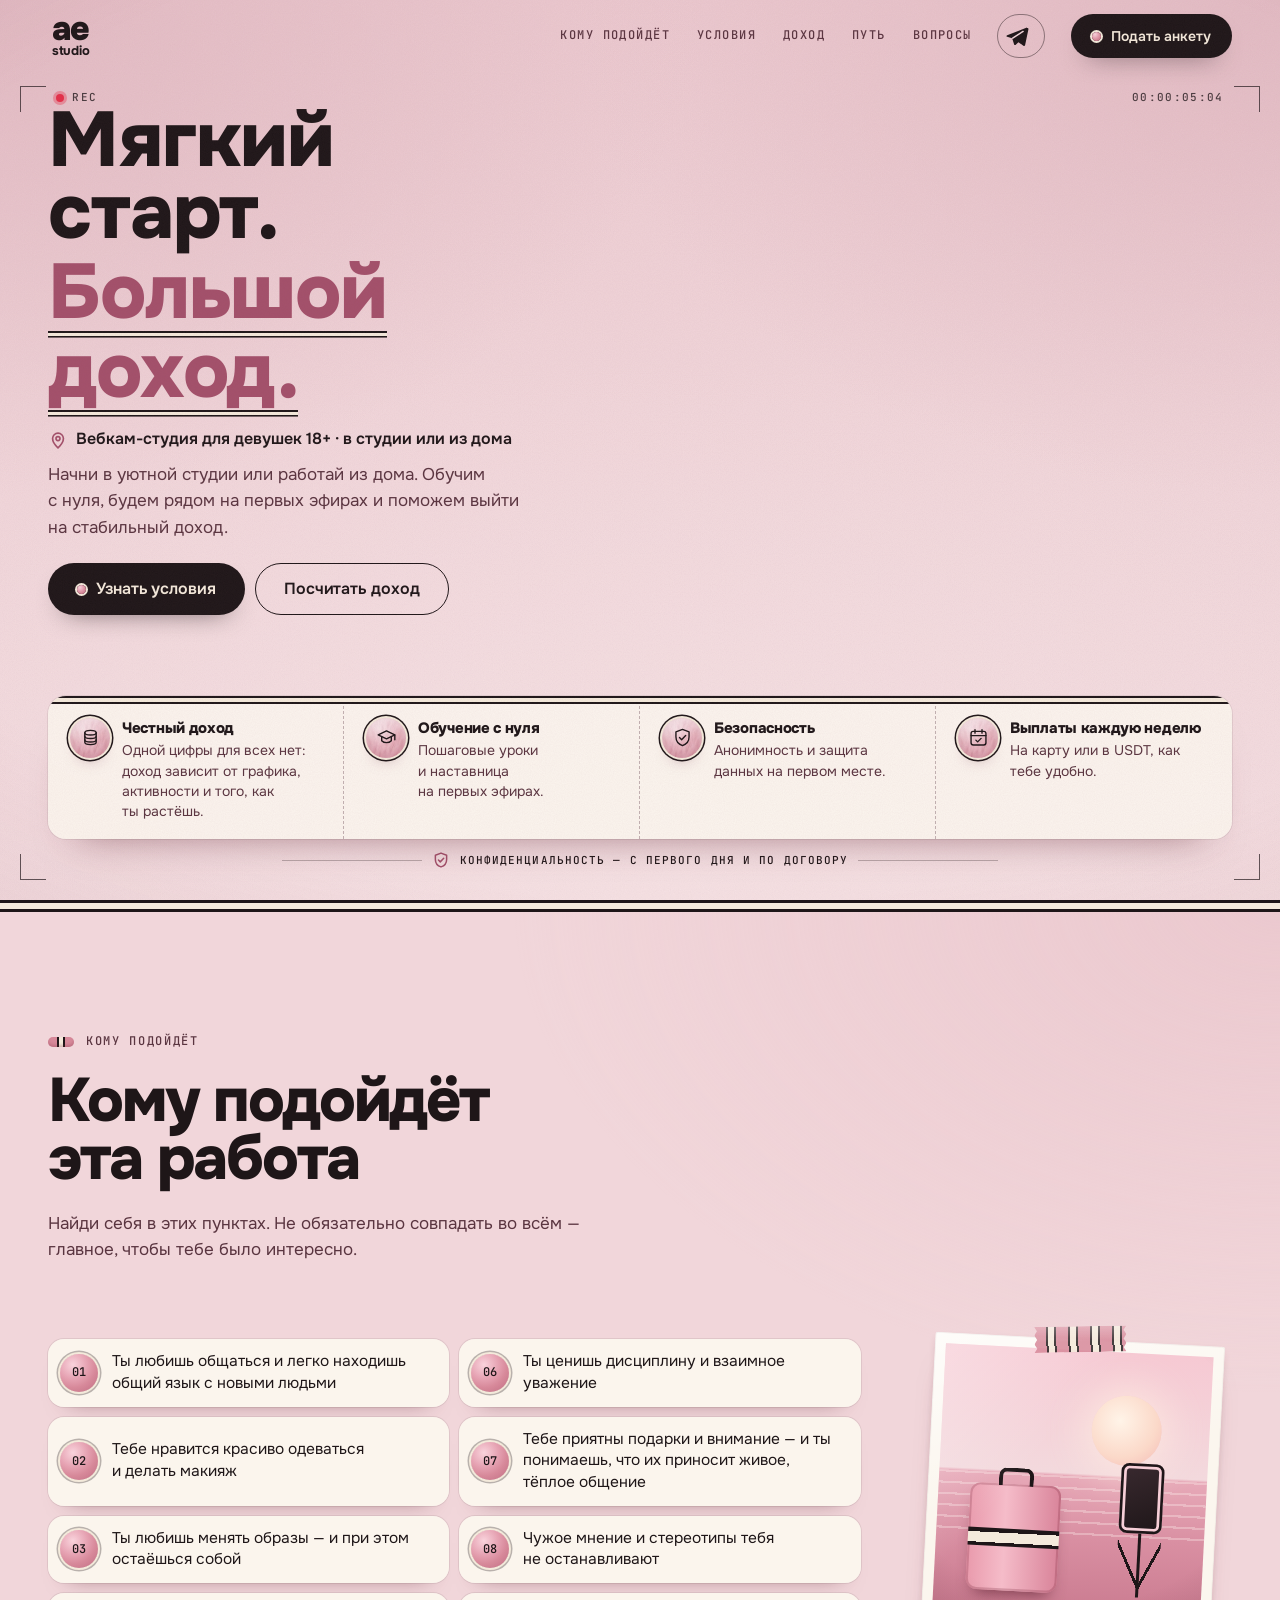
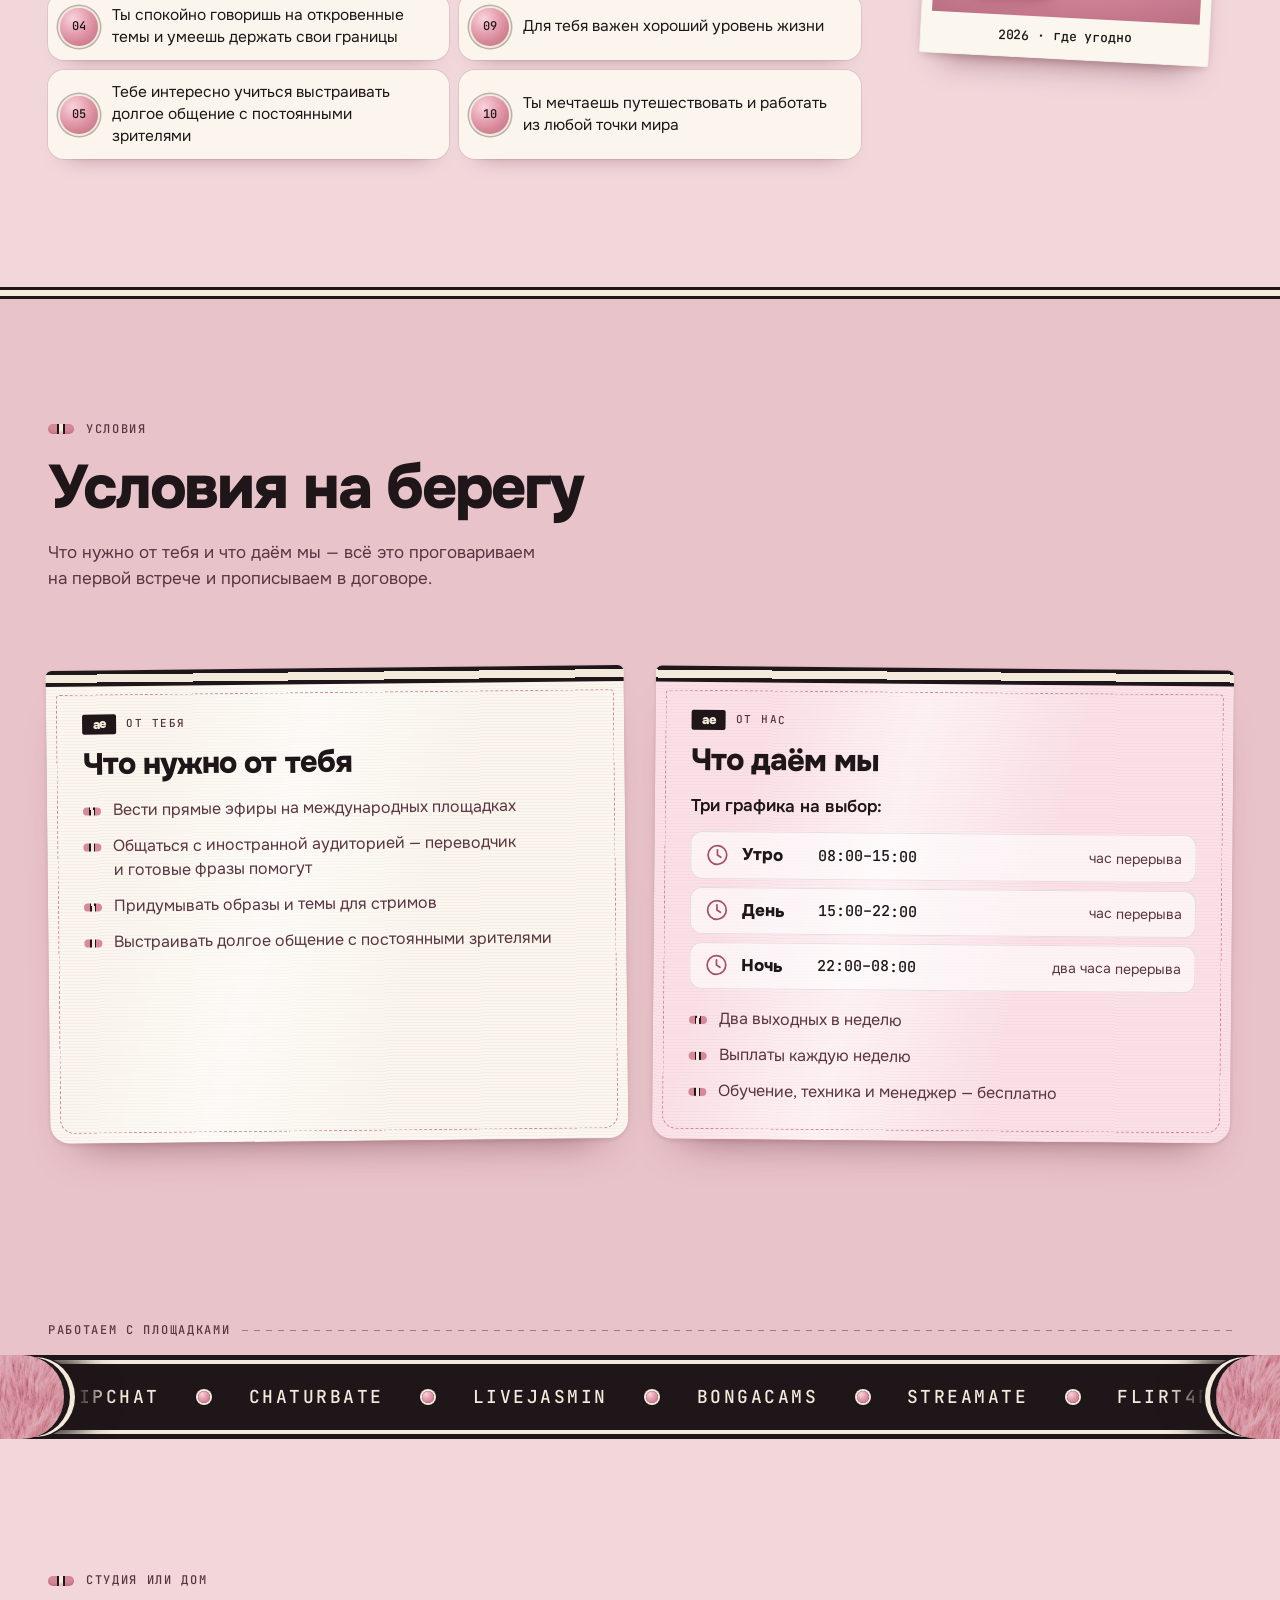
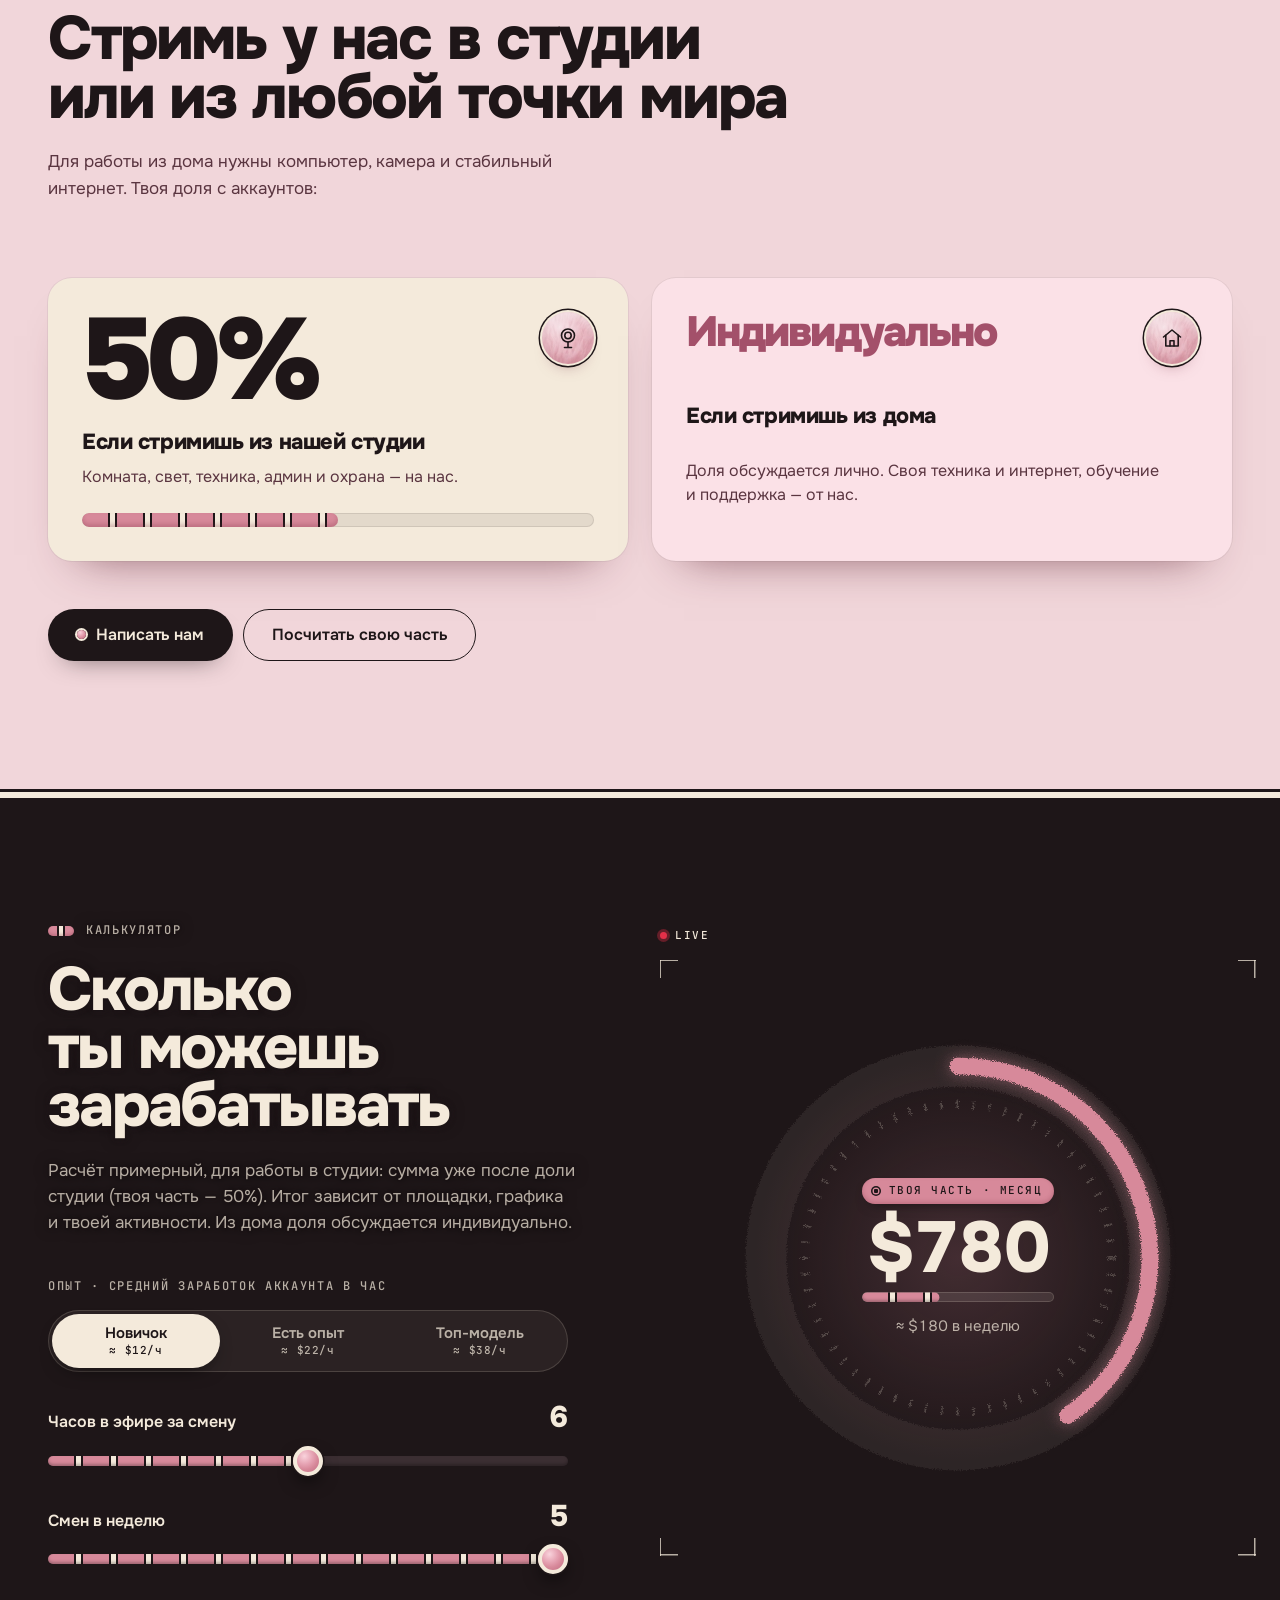
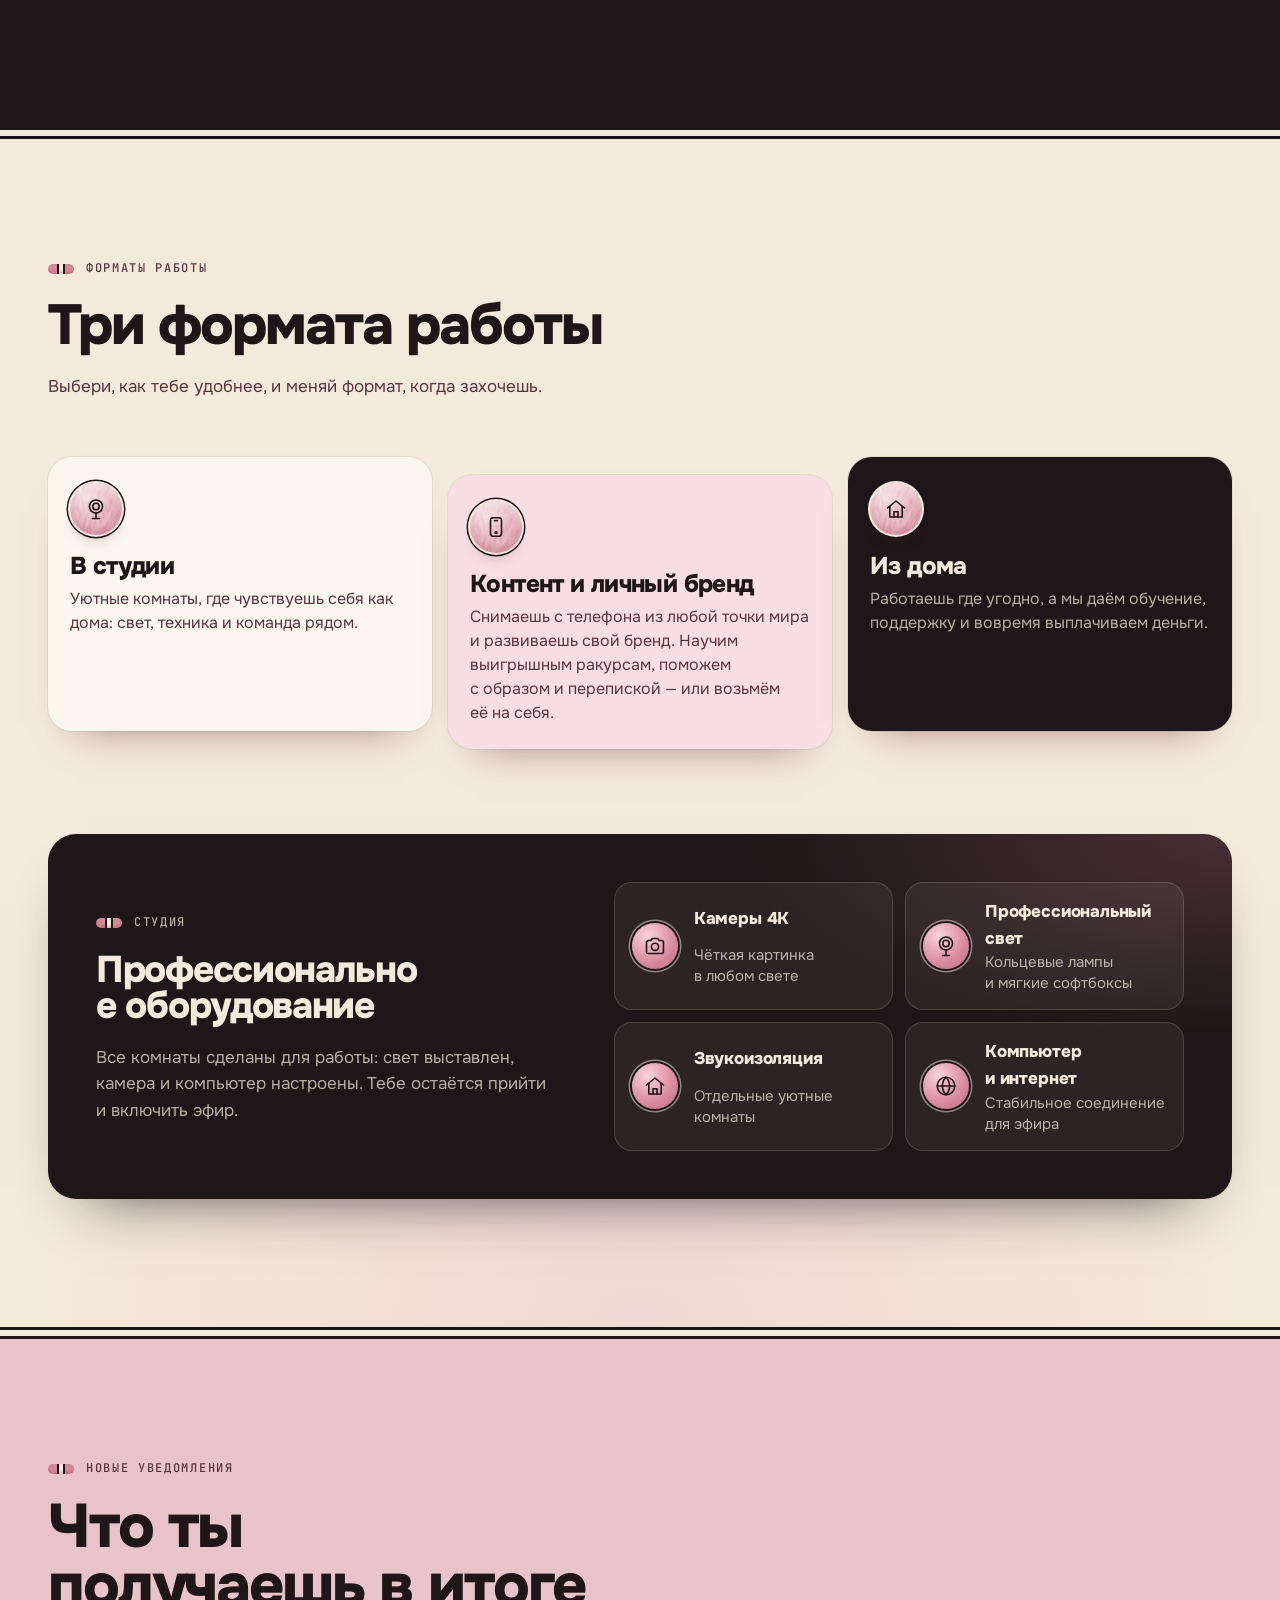
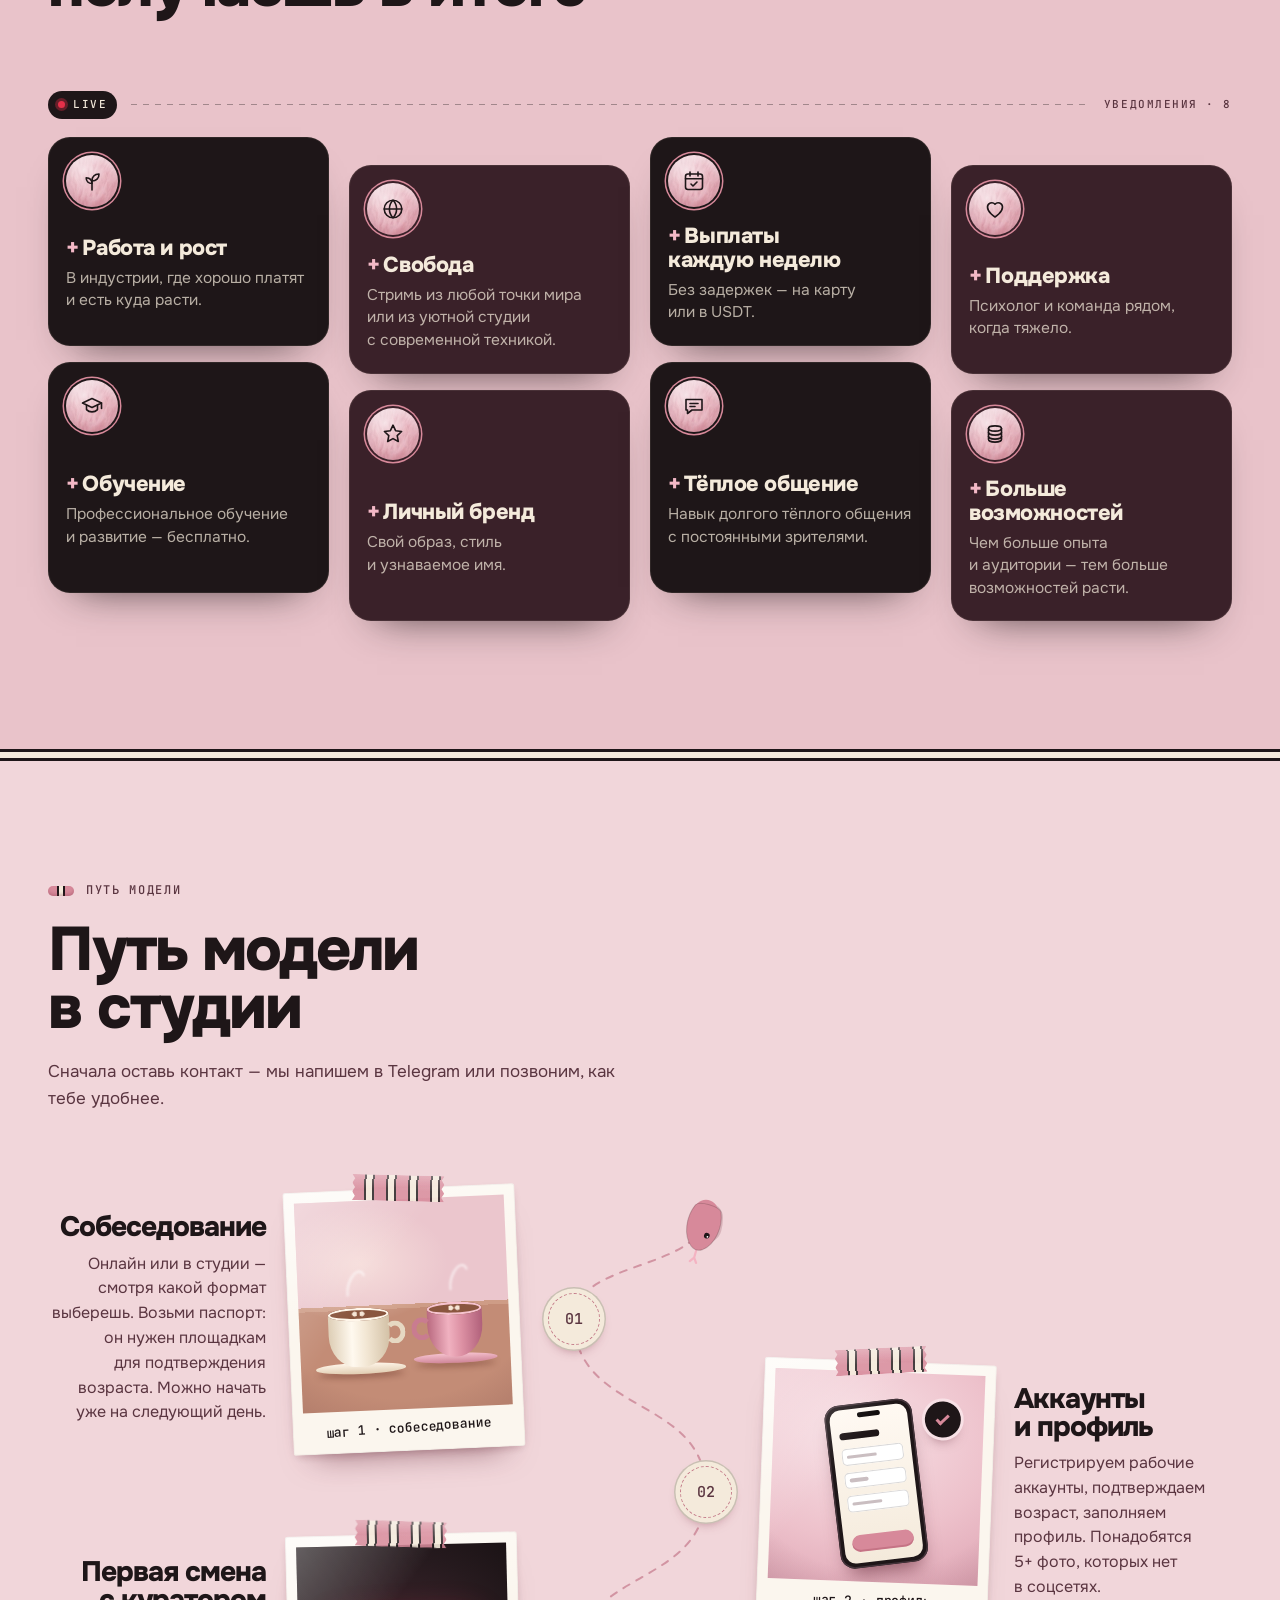
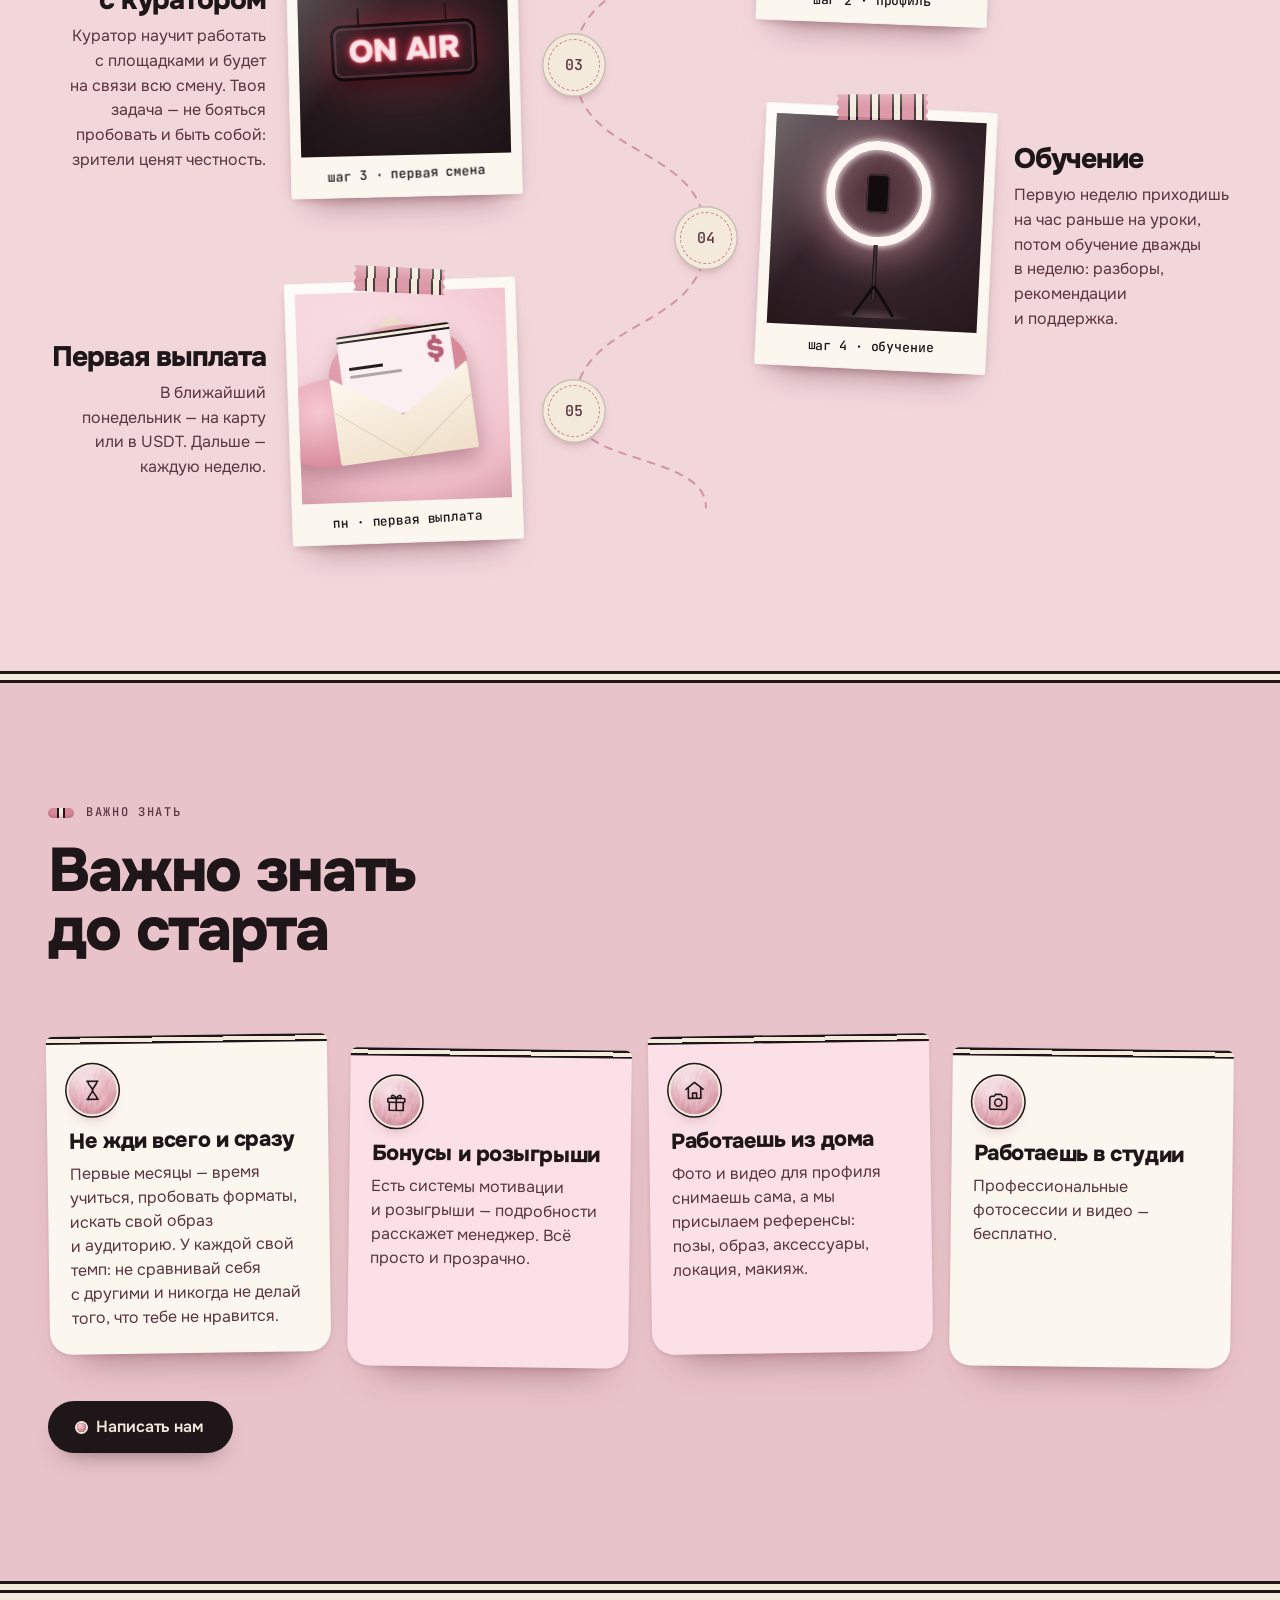
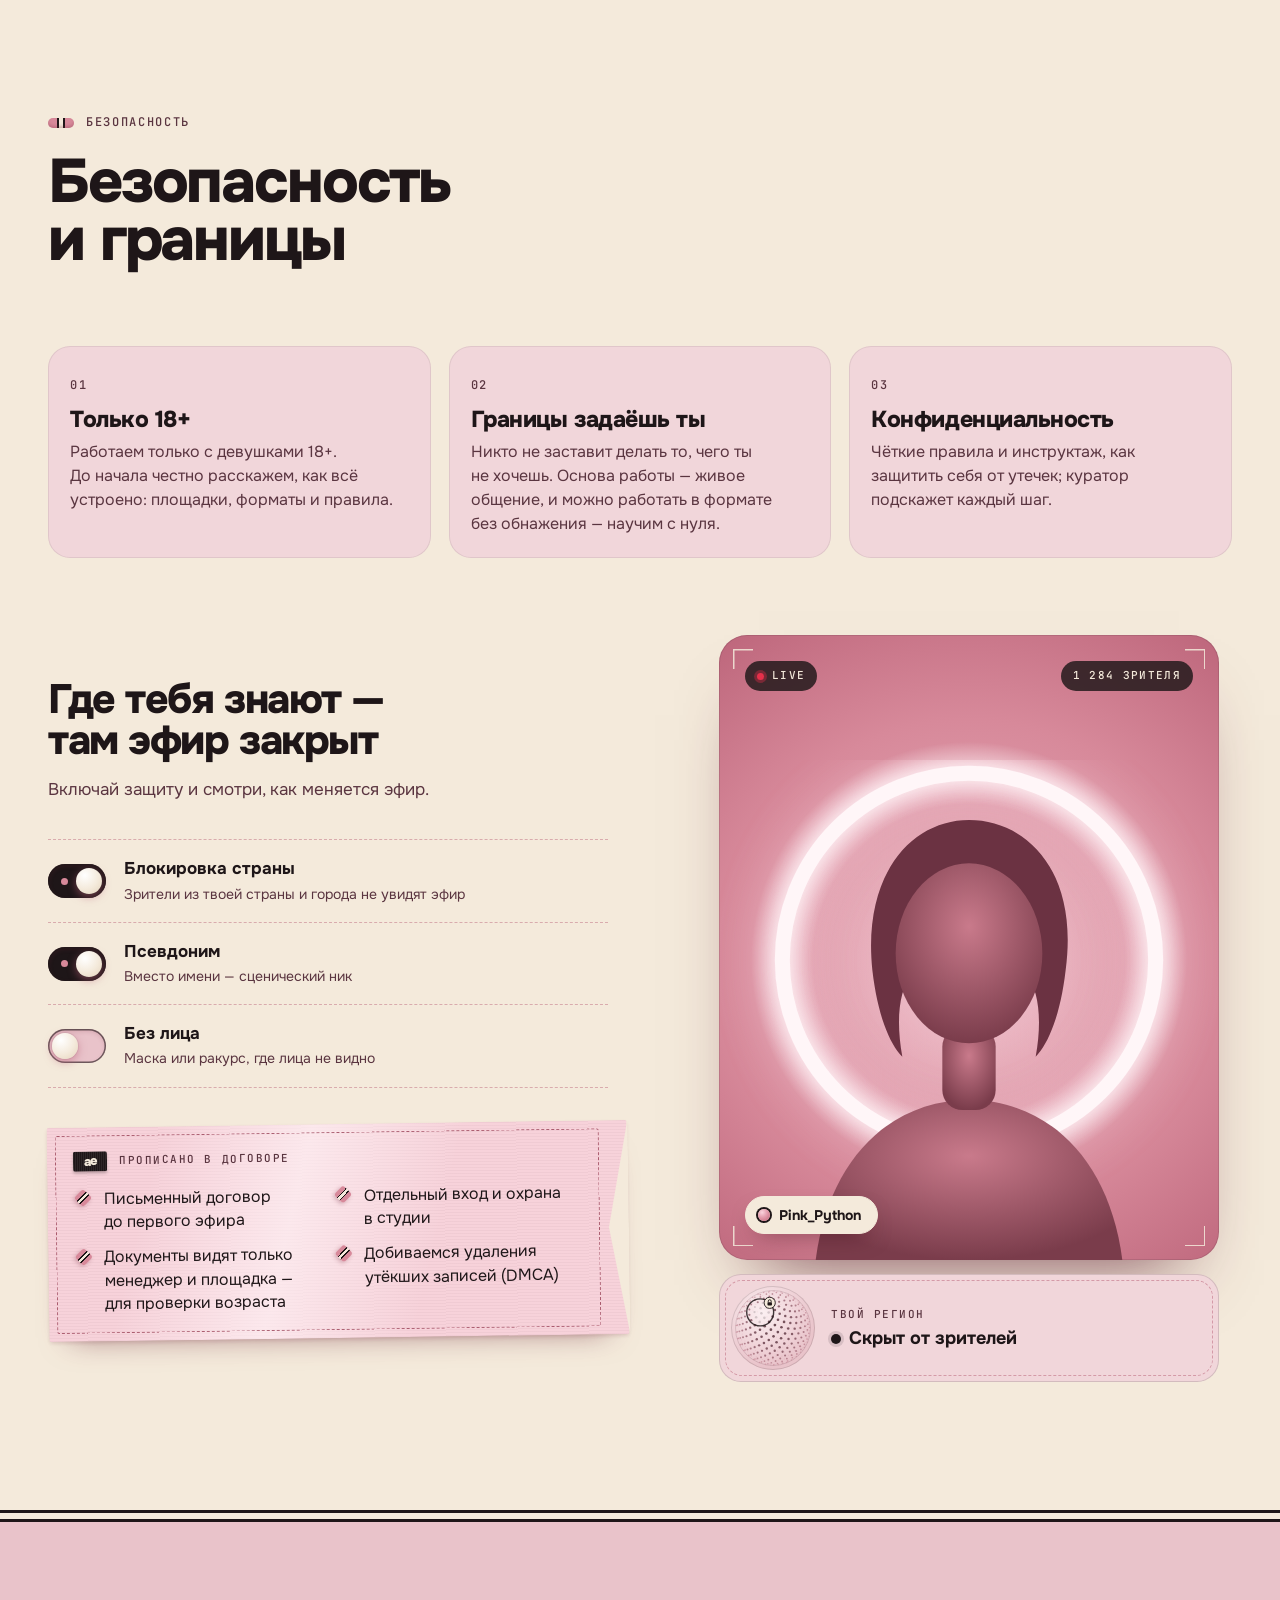
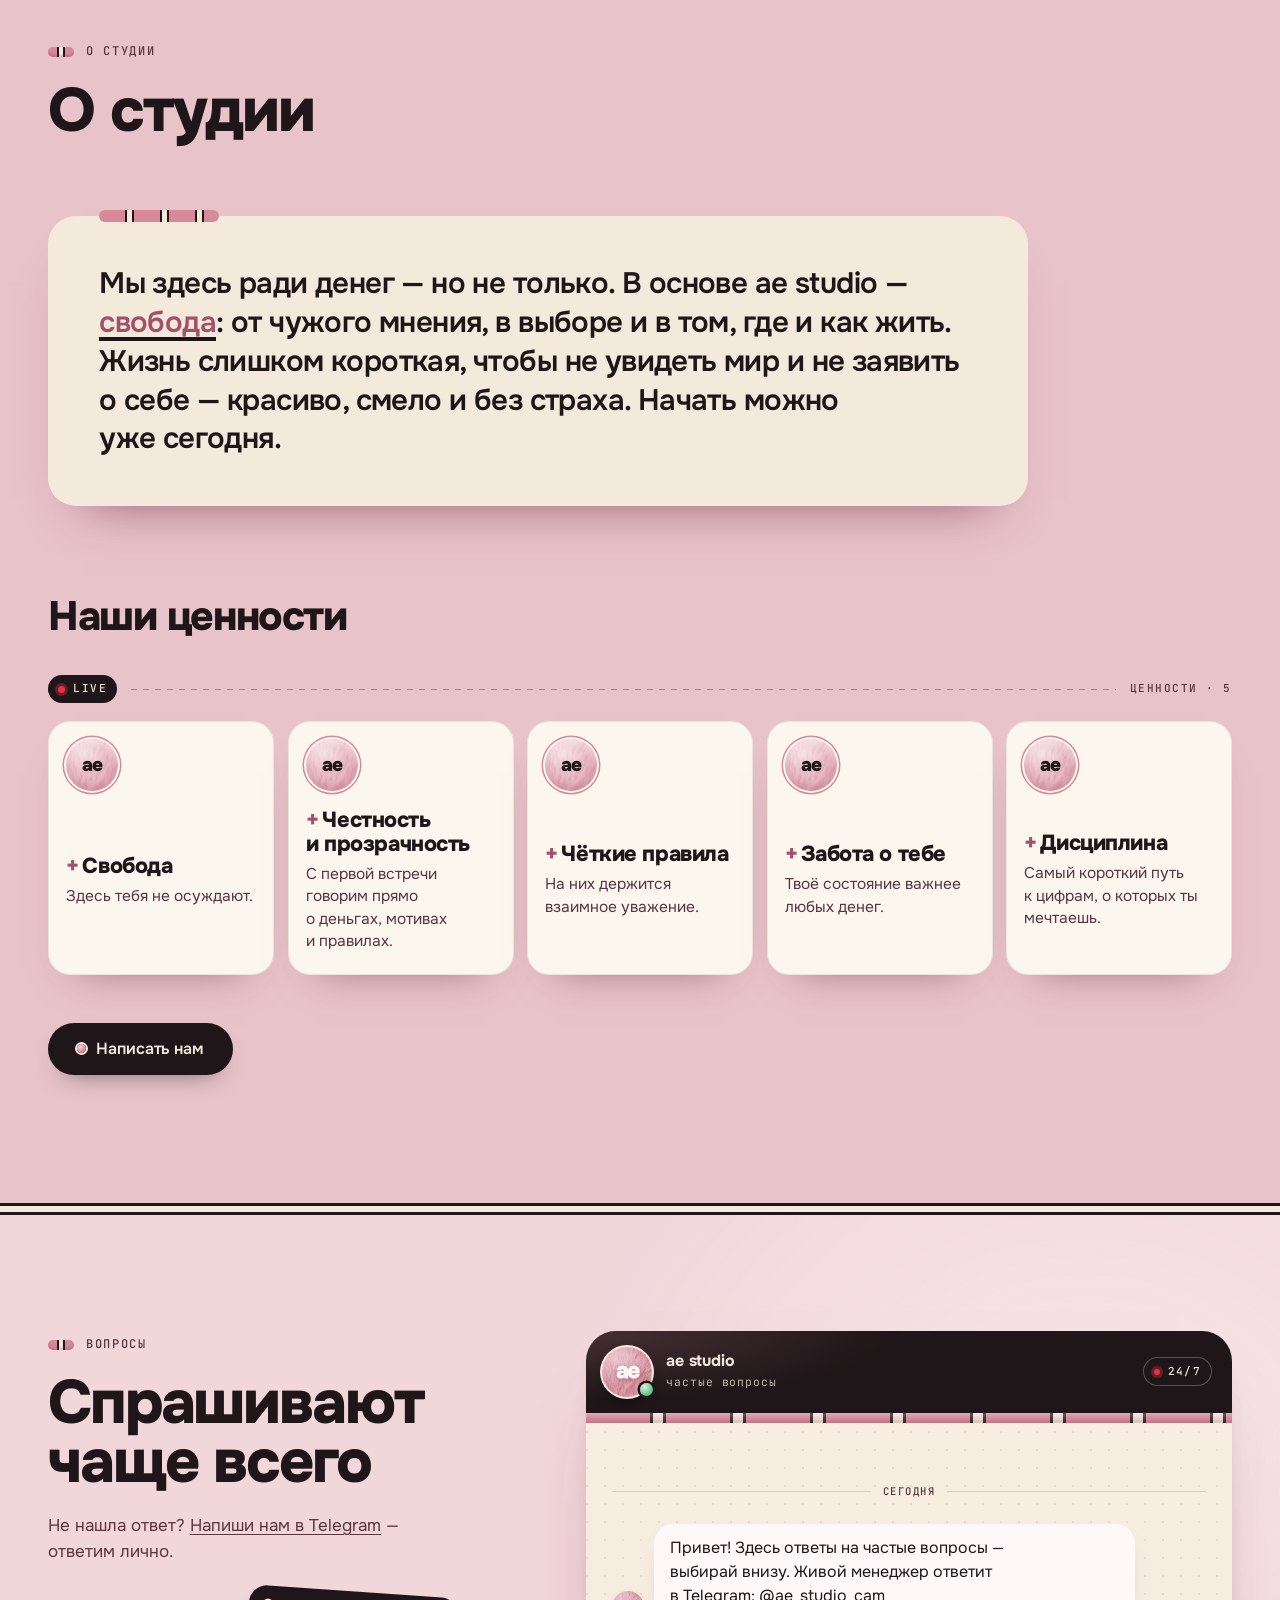
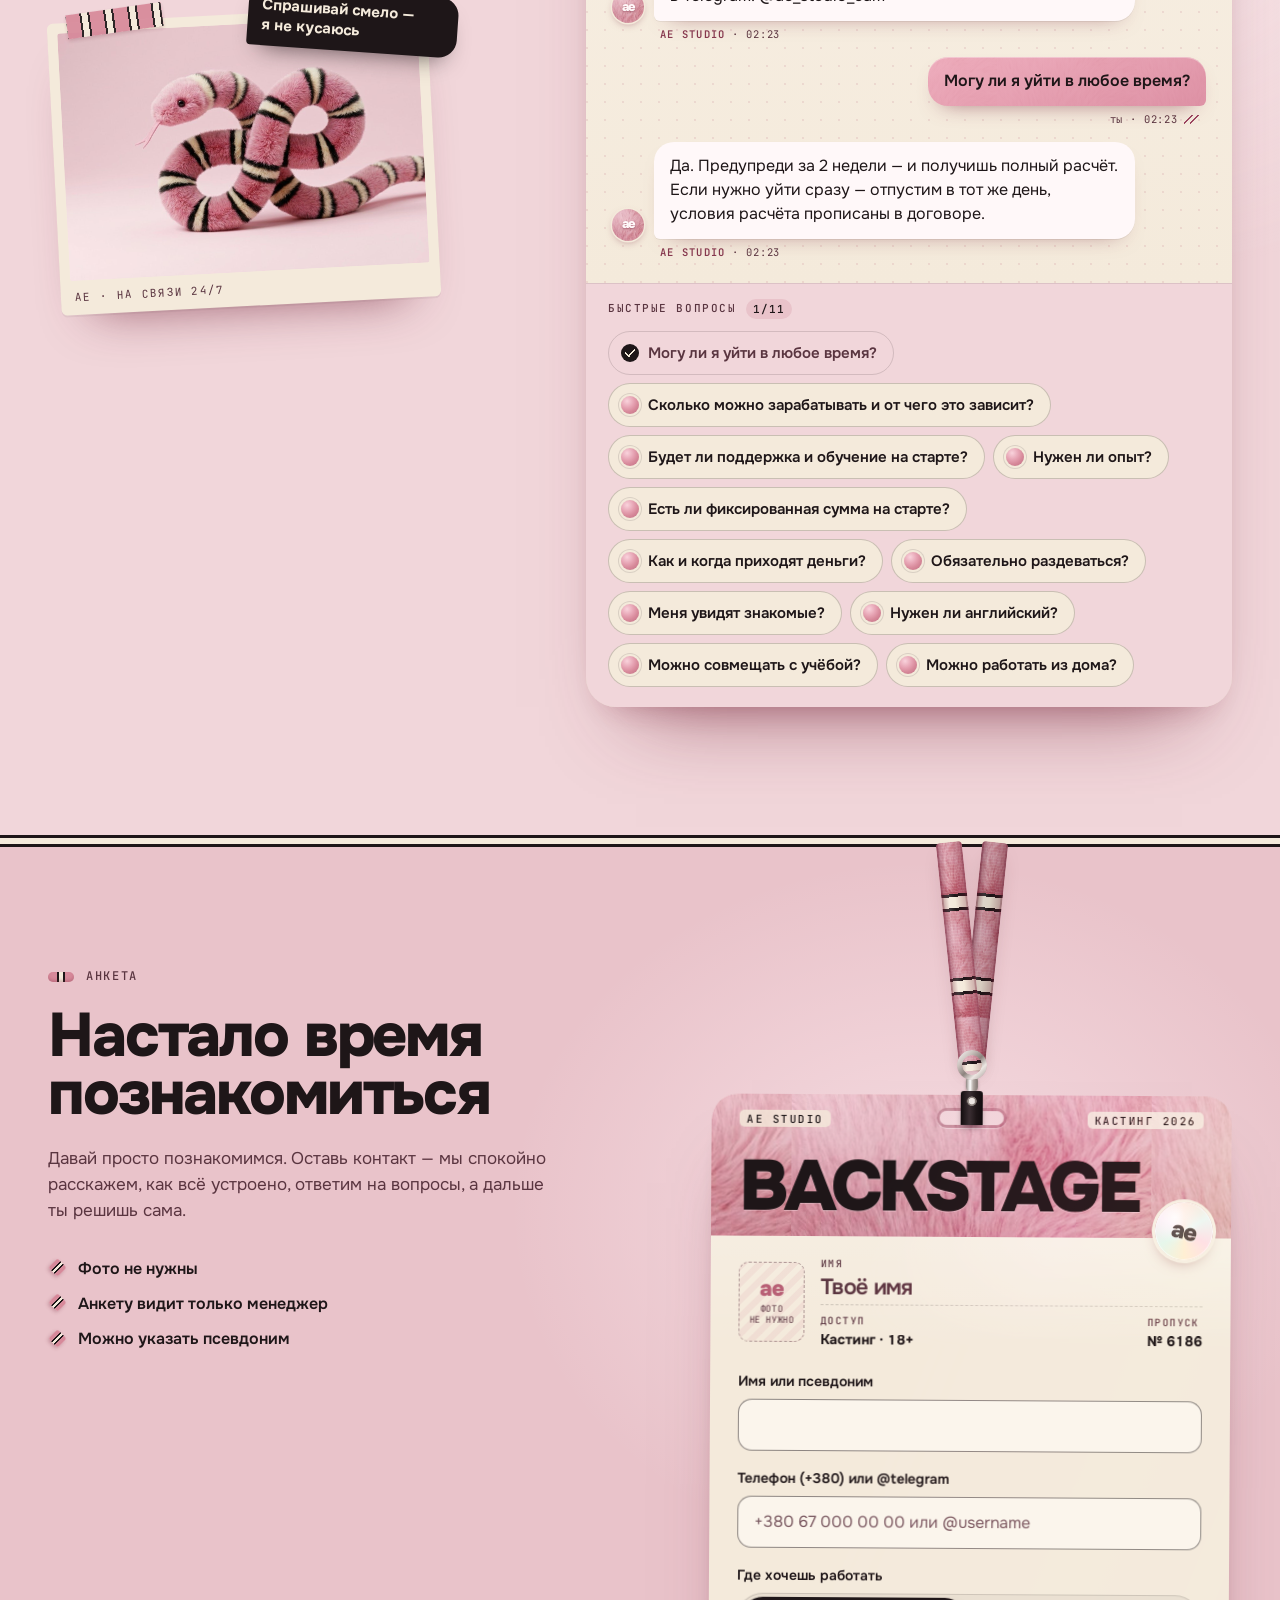
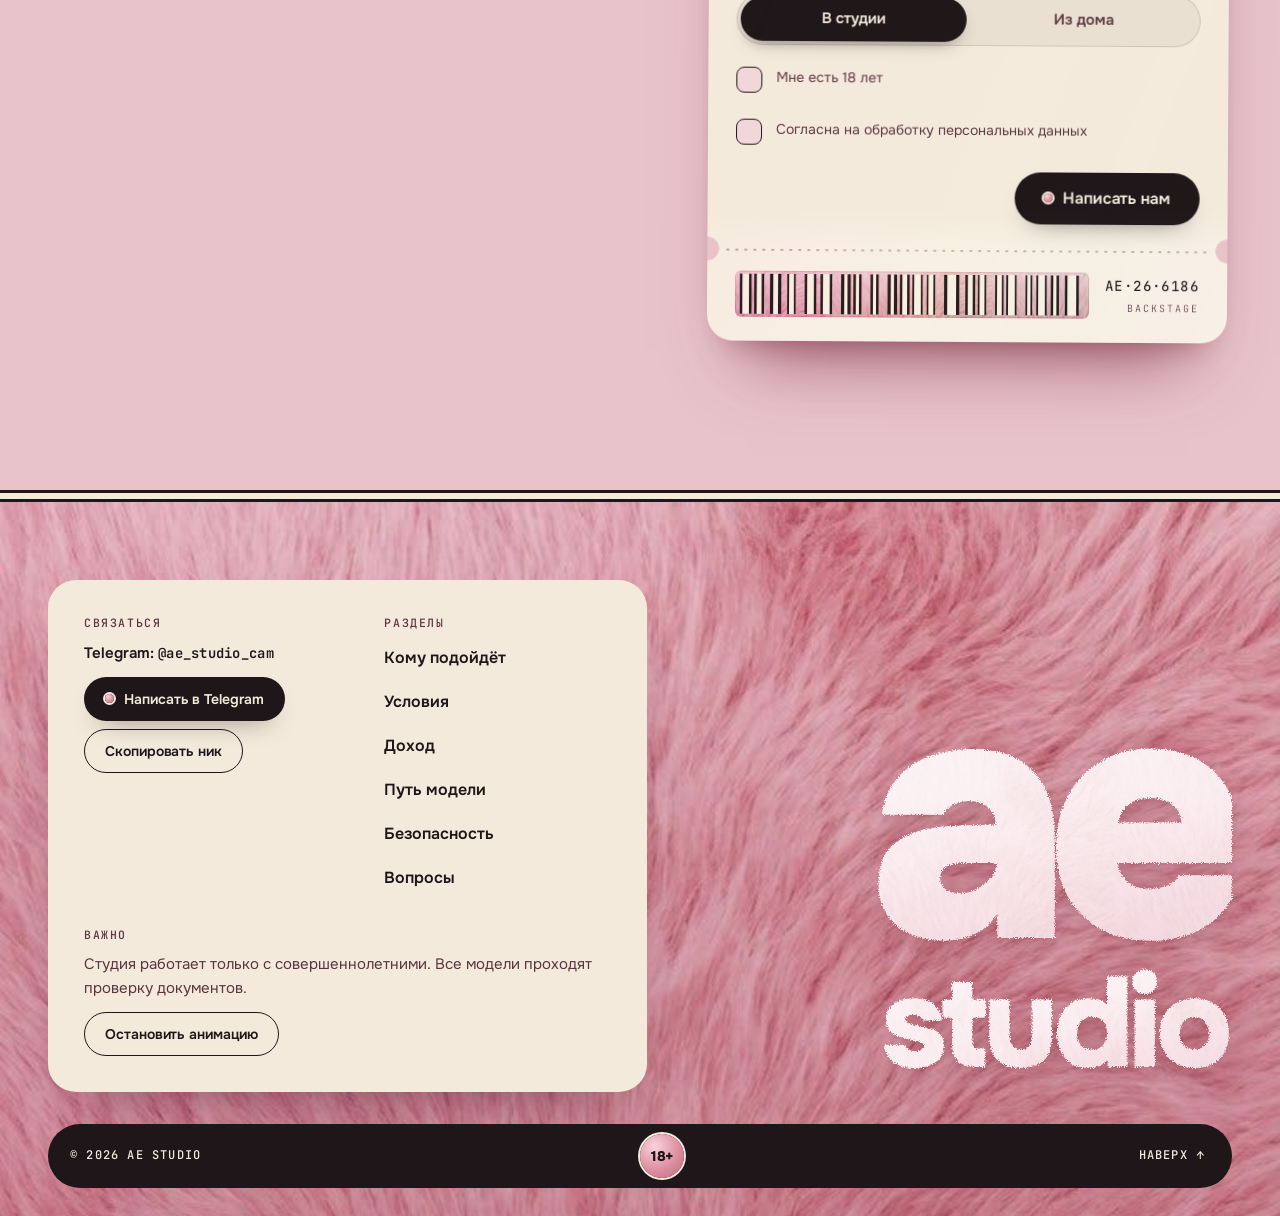
==== commit 7a80a1b5: "Alerts: cut the timer bar out of the markup and styles Co-Authored-By: Claude Fable 5.2 <noreply@ant" ====
--- a/index.html
+++ b/index.html
@@ -440,7 +440,6 @@
             <h3 class="alert__title"><span class="alert__plus" aria-hidden="true">+</span>Работа и&nbsp;рост</h3>
             <p class="alert__text">В&nbsp;индустрии, где хорошо платят и&nbsp;есть куда расти.</p>
           </div>
-          <span class="alert__timer" aria-hidden="true"></span>
         </li>
         <li class="alert alert--pink" data-alert>
           <span class="alert__badge" aria-hidden="true"><svg class="ico"><use href="#i-globe"/></svg></span>
@@ -448,7 +447,6 @@
             <h3 class="alert__title"><span class="alert__plus" aria-hidden="true">+</span>Свобода</h3>
             <p class="alert__text">Стримь из&nbsp;любой точки мира или из&nbsp;уютной студии с&nbsp;современной техникой.</p>
           </div>
-          <span class="alert__timer" aria-hidden="true"></span>
         </li>
         <li class="alert" data-alert>
           <span class="alert__badge" aria-hidden="true"><svg class="ico"><use href="#i-cal"/></svg></span>
@@ -456,7 +454,6 @@
             <h3 class="alert__title"><span class="alert__plus" aria-hidden="true">+</span>Выплаты каждую неделю</h3>
             <p class="alert__text">Без задержек&nbsp;— на&nbsp;карту или в&nbsp;USDT.</p>
           </div>
-          <span class="alert__timer" aria-hidden="true"></span>
         </li>
         <li class="alert alert--pink" data-alert>
           <span class="alert__badge" aria-hidden="true"><svg class="ico"><use href="#i-heart"/></svg></span>
@@ -464,7 +461,6 @@
             <h3 class="alert__title"><span class="alert__plus" aria-hidden="true">+</span>Поддержка</h3>
             <p class="alert__text">Психолог и&nbsp;команда рядом, когда тяжело.</p>
           </div>
-          <span class="alert__timer" aria-hidden="true"></span>
         </li>
         <li class="alert" data-alert>
           <span class="alert__badge" aria-hidden="true"><svg class="ico"><use href="#i-cap"/></svg></span>
@@ -472,7 +468,6 @@
             <h3 class="alert__title"><span class="alert__plus" aria-hidden="true">+</span>Обучение</h3>
             <p class="alert__text">Профессиональное обучение и&nbsp;развитие&nbsp;— бесплатно.</p>
           </div>
-          <span class="alert__timer" aria-hidden="true"></span>
         </li>
         <li class="alert alert--pink" data-alert>
           <span class="alert__badge" aria-hidden="true"><svg class="ico"><use href="#i-star"/></svg></span>
@@ -480,7 +475,6 @@
             <h3 class="alert__title"><span class="alert__plus" aria-hidden="true">+</span>Личный бренд</h3>
             <p class="alert__text">Свой образ, стиль и&nbsp;узнаваемое имя.</p>
           </div>
-          <span class="alert__timer" aria-hidden="true"></span>
         </li>
         <li class="alert" data-alert>
           <span class="alert__badge" aria-hidden="true"><svg class="ico"><use href="#i-chat"/></svg></span>
@@ -488,7 +482,6 @@
             <h3 class="alert__title"><span class="alert__plus" aria-hidden="true">+</span>Тёплое общение</h3>
             <p class="alert__text">Навык долгого тёплого общения с&nbsp;постоянными зрителями.</p>
           </div>
-          <span class="alert__timer" aria-hidden="true"></span>
         </li>
         <li class="alert alert--pink" data-alert>
           <span class="alert__badge" aria-hidden="true"><svg class="ico"><use href="#i-coins"/></svg></span>
@@ -496,7 +489,6 @@
             <h3 class="alert__title"><span class="alert__plus" aria-hidden="true">+</span>Больше возможностей</h3>
             <p class="alert__text">Чем больше опыта и&nbsp;аудитории&nbsp;— тем больше возможностей расти.</p>
           </div>
-          <span class="alert__timer" aria-hidden="true"></span>
         </li>
         </ul>
       </div>
@@ -803,7 +795,6 @@
             <h4 class="alert__title"><span class="alert__plus" aria-hidden="true">+</span>Свобода</h4>
             <p class="alert__text">Здесь тебя не&nbsp;осуждают.</p>
           </div>
-          <span class="alert__timer" aria-hidden="true"></span>
         </li>
         <li class="alert alert--cream" data-alert>
           <span class="alert__badge alert__badge--ae" aria-hidden="true">ae</span>
@@ -811,7 +802,6 @@
             <h4 class="alert__title"><span class="alert__plus" aria-hidden="true">+</span>Честность и&nbsp;прозрачность</h4>
             <p class="alert__text">С&nbsp;первой встречи говорим прямо о&nbsp;деньгах, мотивах и&nbsp;правилах.</p>
           </div>
-          <span class="alert__timer" aria-hidden="true"></span>
         </li>
         <li class="alert alert--cream" data-alert>
           <span class="alert__badge alert__badge--ae" aria-hidden="true">ae</span>
@@ -819,7 +809,6 @@
             <h4 class="alert__title"><span class="alert__plus" aria-hidden="true">+</span>Чёткие правила</h4>
             <p class="alert__text">На&nbsp;них держится взаимное уважение.</p>
           </div>
-          <span class="alert__timer" aria-hidden="true"></span>
         </li>
         <li class="alert alert--cream" data-alert>
           <span class="alert__badge alert__badge--ae" aria-hidden="true">ae</span>
@@ -827,7 +816,6 @@
             <h4 class="alert__title"><span class="alert__plus" aria-hidden="true">+</span>Забота о&nbsp;тебе</h4>
             <p class="alert__text">Твоё состояние важнее любых денег.</p>
           </div>
-          <span class="alert__timer" aria-hidden="true"></span>
         </li>
         <li class="alert alert--cream" data-alert>
           <span class="alert__badge alert__badge--ae" aria-hidden="true">ae</span>
@@ -835,7 +823,6 @@
             <h4 class="alert__title"><span class="alert__plus" aria-hidden="true">+</span>Дисциплина</h4>
             <p class="alert__text">Самый короткий путь к&nbsp;цифрам, о&nbsp;которых ты мечтаешь.</p>
           </div>
-          <span class="alert__timer" aria-hidden="true"></span>
         </li>
         </ul>
       </div>
--- a/assets/css/blocks.css
+++ b/assets/css/blocks.css
@@ -1718,15 +1718,6 @@
 }
 .alert__plus { margin-right: .18em; color: var(--a-plus); }
 .alert__text { margin-top: 6px; font-size: 15.5px; line-height: 1.45; color: var(--a-dim); }
-/* stream-alert timer along the bottom edge */
-.alert__timer {
-  position: absolute;
-  left: 0; right: 0; bottom: 0;
-  height: 4px;
-  background: var(--snake-body);
-  transform-origin: 0 50%;
-  transform: scaleX(0);
-}
 @media (hover: hover) and (pointer: fine) {
   .alert:hover { translate: 0 -3px; }
   .alert:hover .alert__badge { animation: alert-wiggle .6s var(--ease-soft); }
@@ -1736,14 +1727,12 @@
 .alert.is-waiting { opacity: 0; transform: translateY(26px) scale(.9); }
 .alert.is-waiting.is-in { animation: alert-pop .75s var(--ease-soft) forwards; }
 .alert.is-in .alert__badge::after { animation: alert-ding 1s var(--ease-out) .25s; }
-.alert.is-in .alert__timer { animation: alert-timer 3.4s linear .3s; }
 @keyframes alert-pop {
   0% { opacity: 0; transform: translateY(26px) scale(.9); }
   55% { opacity: 1; transform: translateY(-4px) scale(1.02); }
   100% { opacity: 1; transform: none; }
 }
 @keyframes alert-ding { 0% { opacity: .9; transform: scale(1); } 100% { opacity: 0; transform: scale(1.7); } }
-@keyframes alert-timer { 0% { transform: scaleX(1); } 100% { transform: scaleX(0); } }
 @keyframes alert-wiggle { 0%, 100% { rotate: 0deg; } 30% { rotate: -12deg; } 60% { rotate: 8deg; } }
 
 @media (min-width: 760px) {
@@ -1760,7 +1749,7 @@
 }
 @media (prefers-reduced-motion: reduce) {
   .alert.is-waiting { opacity: 1; transform: none; }
-  .alert__badge::after, .alert__timer { animation: none !important; }
+  .alert__badge::after { animation: none !important; }
 }
 html.reduced-motion .alert.is-waiting { opacity: 1; transform: none; }
 .gear__copy { min-width: 0; }
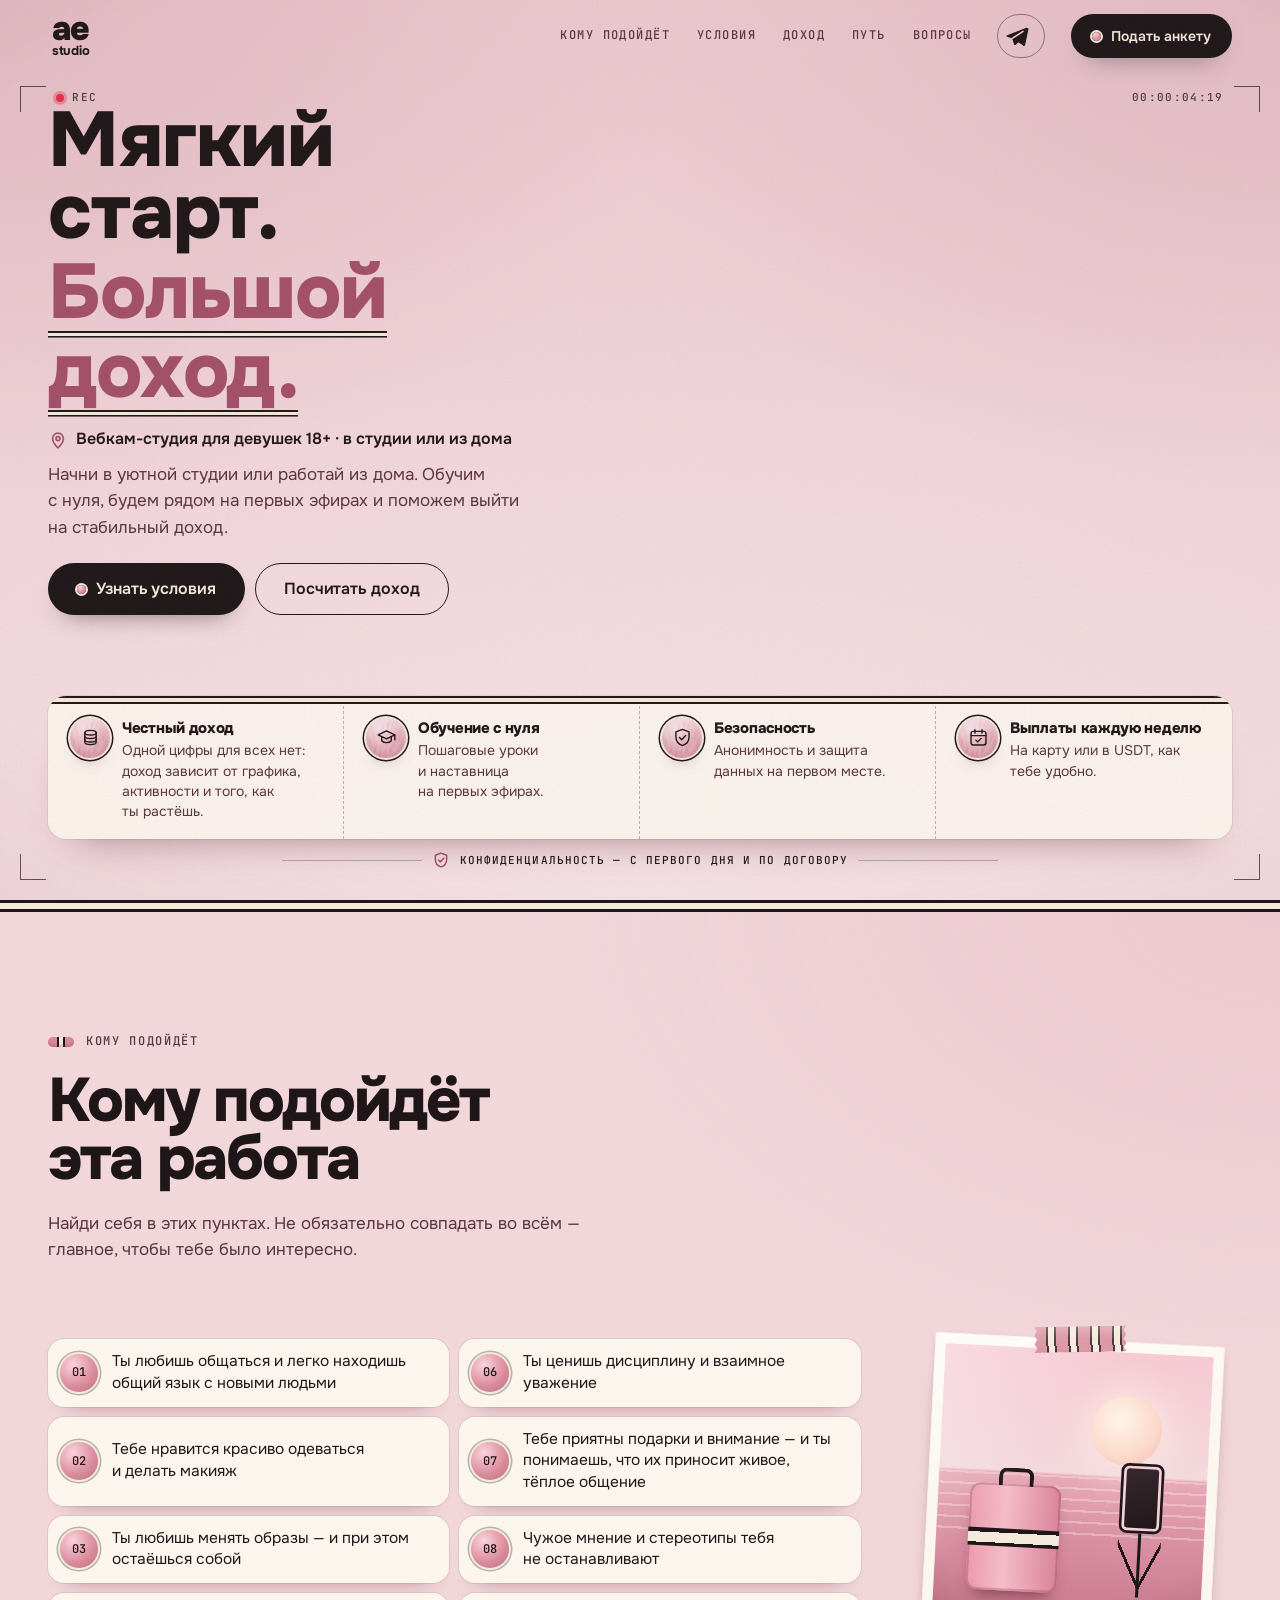
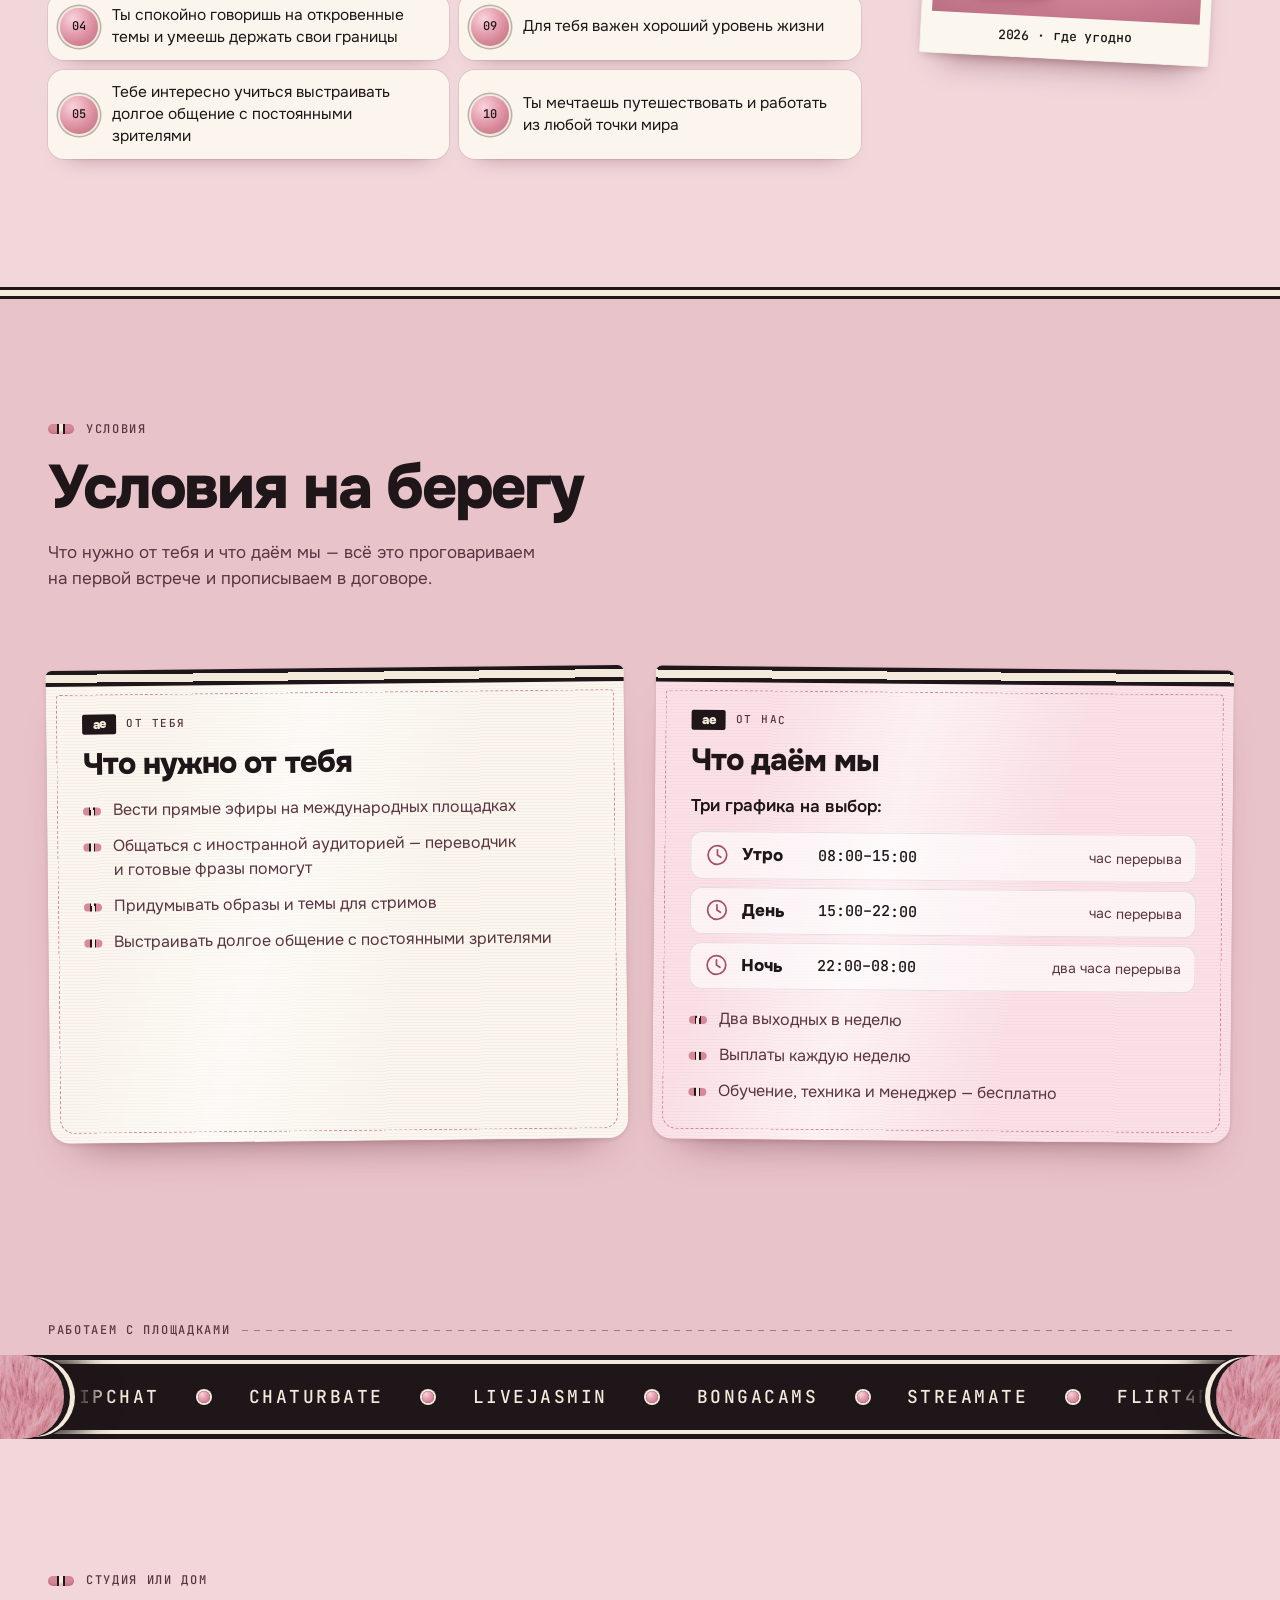
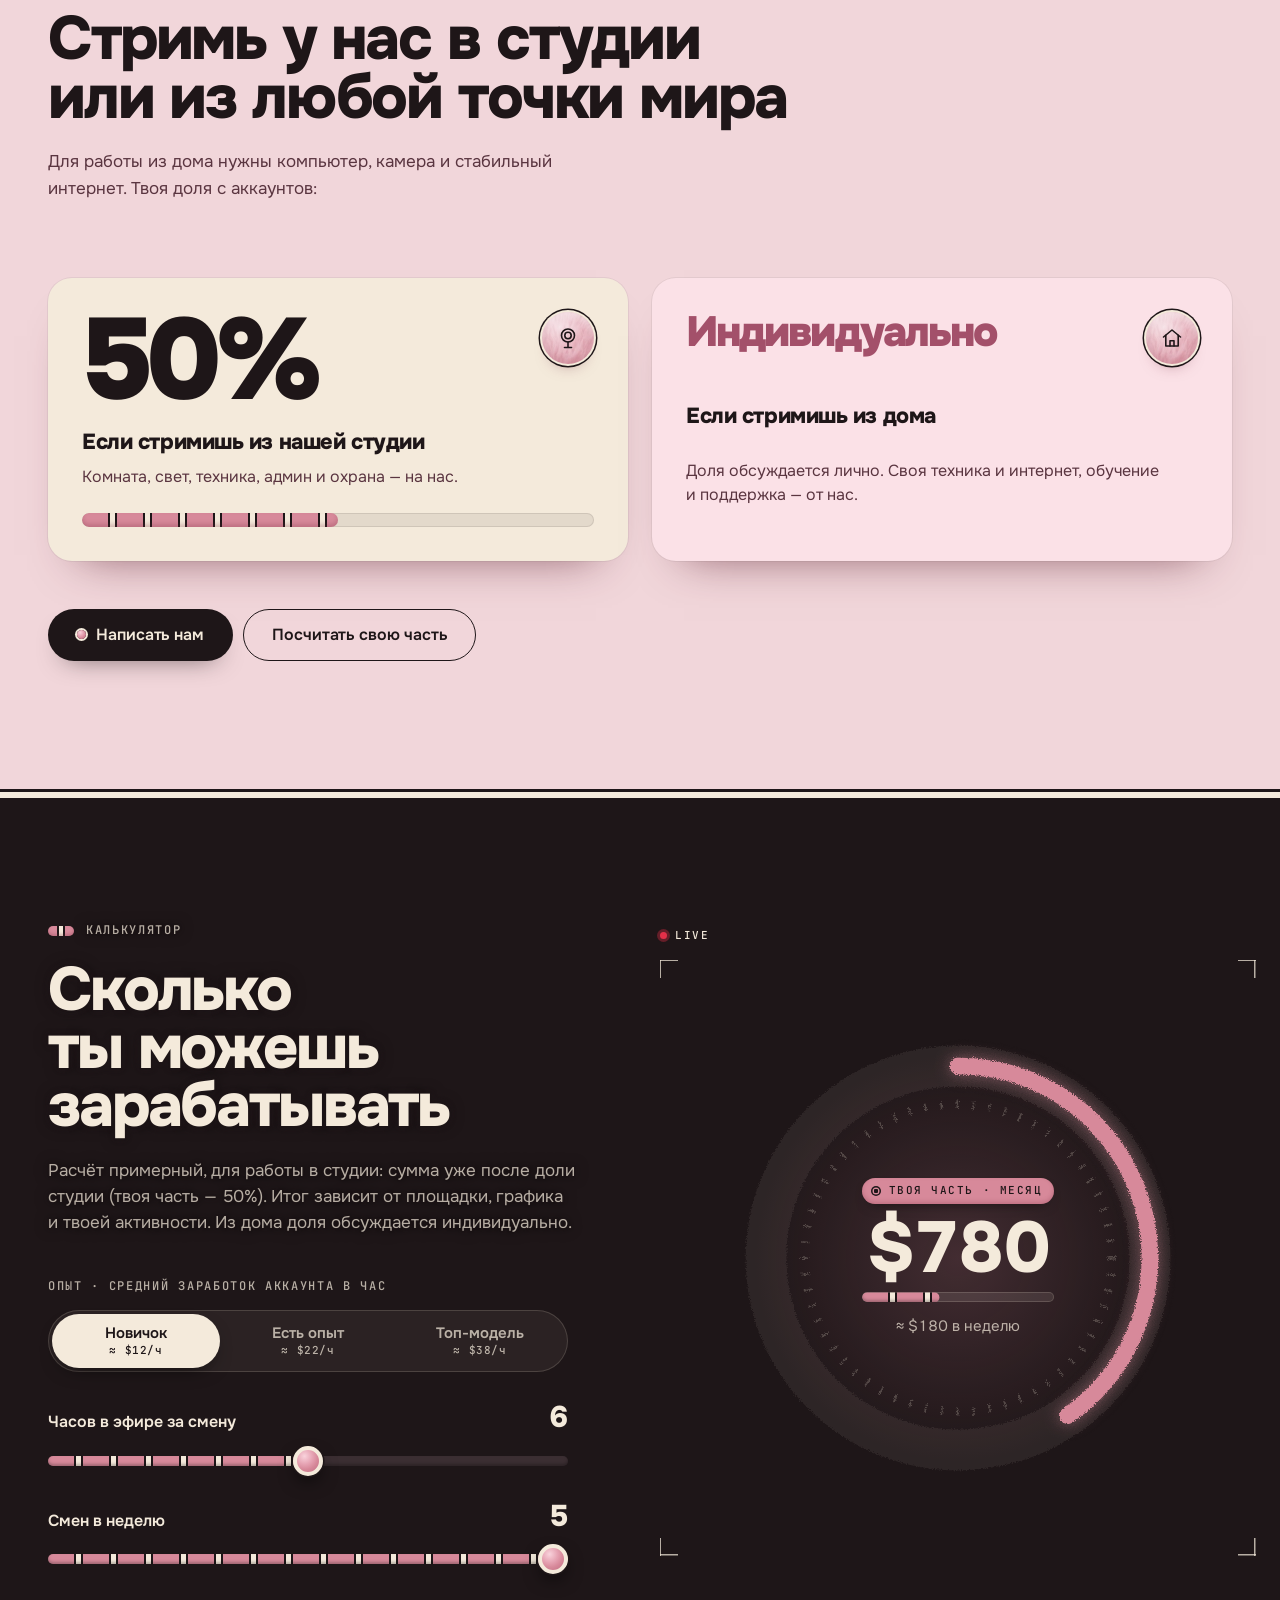
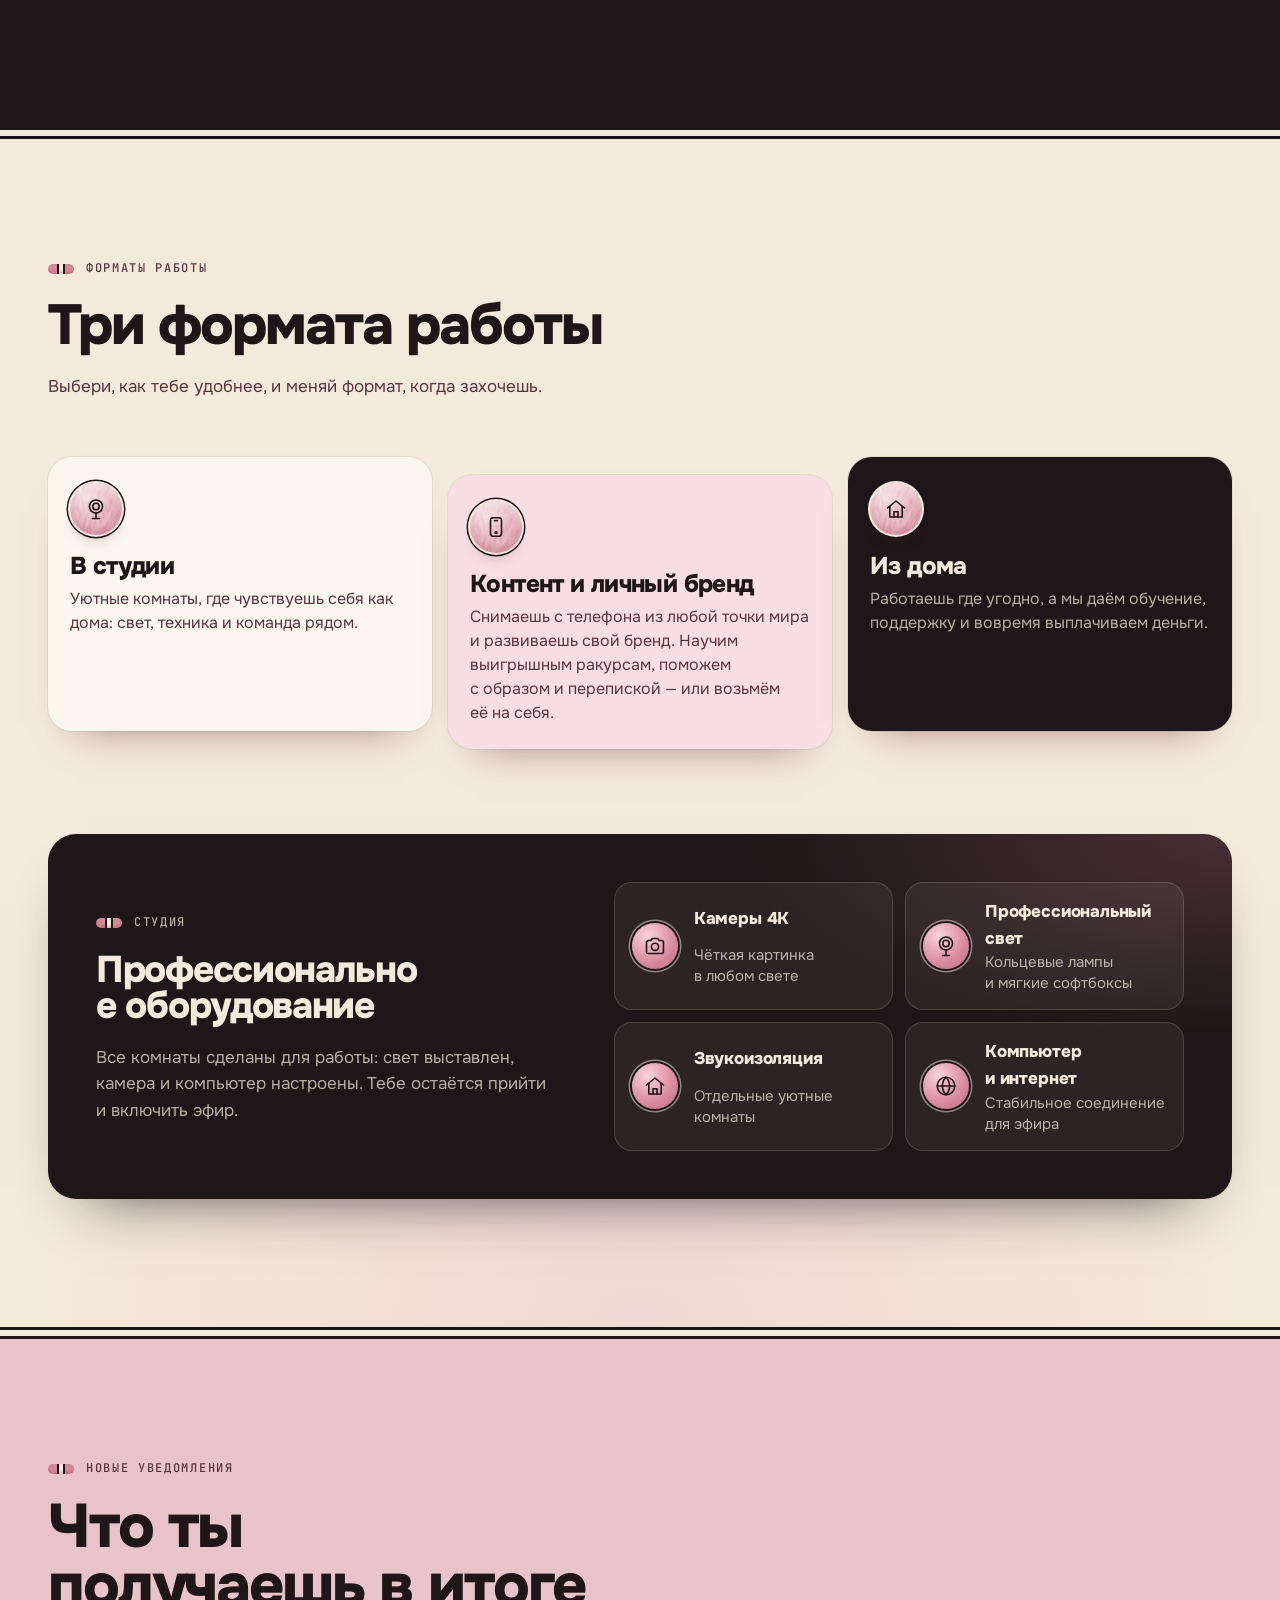
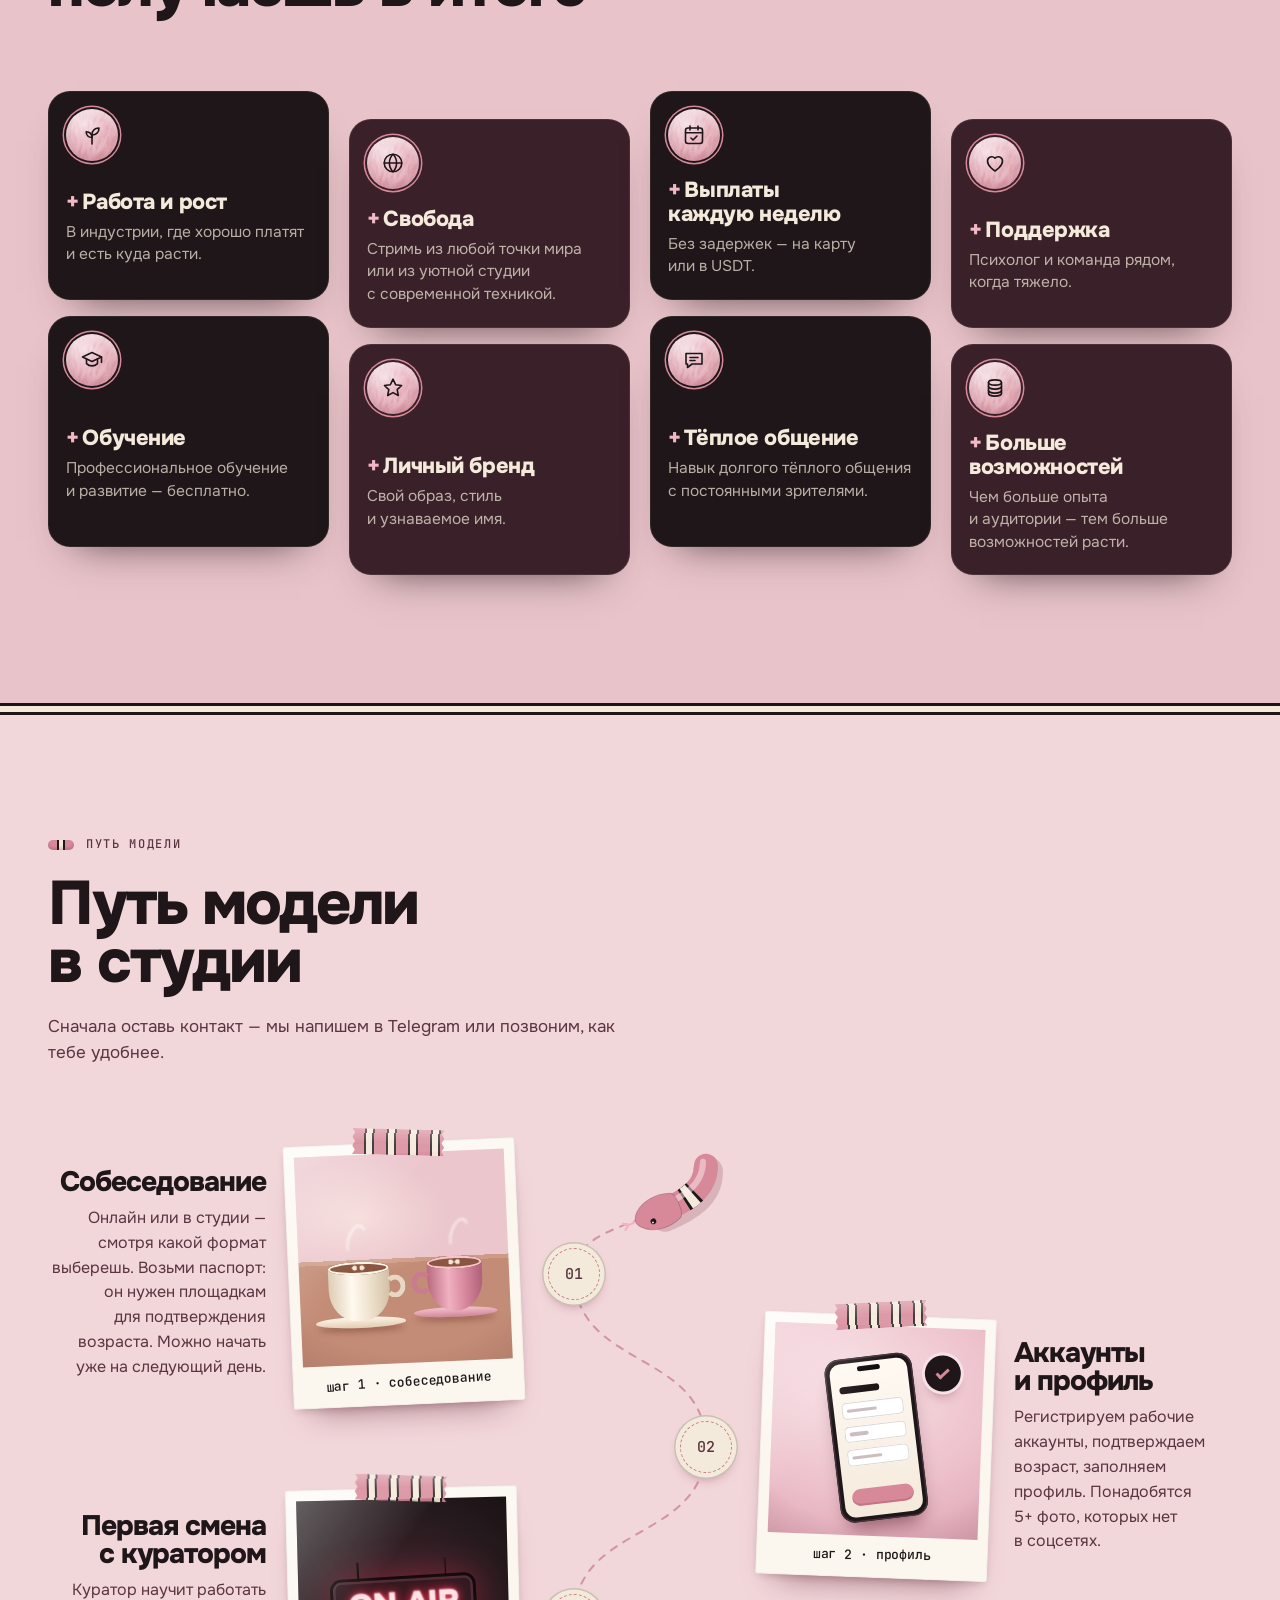
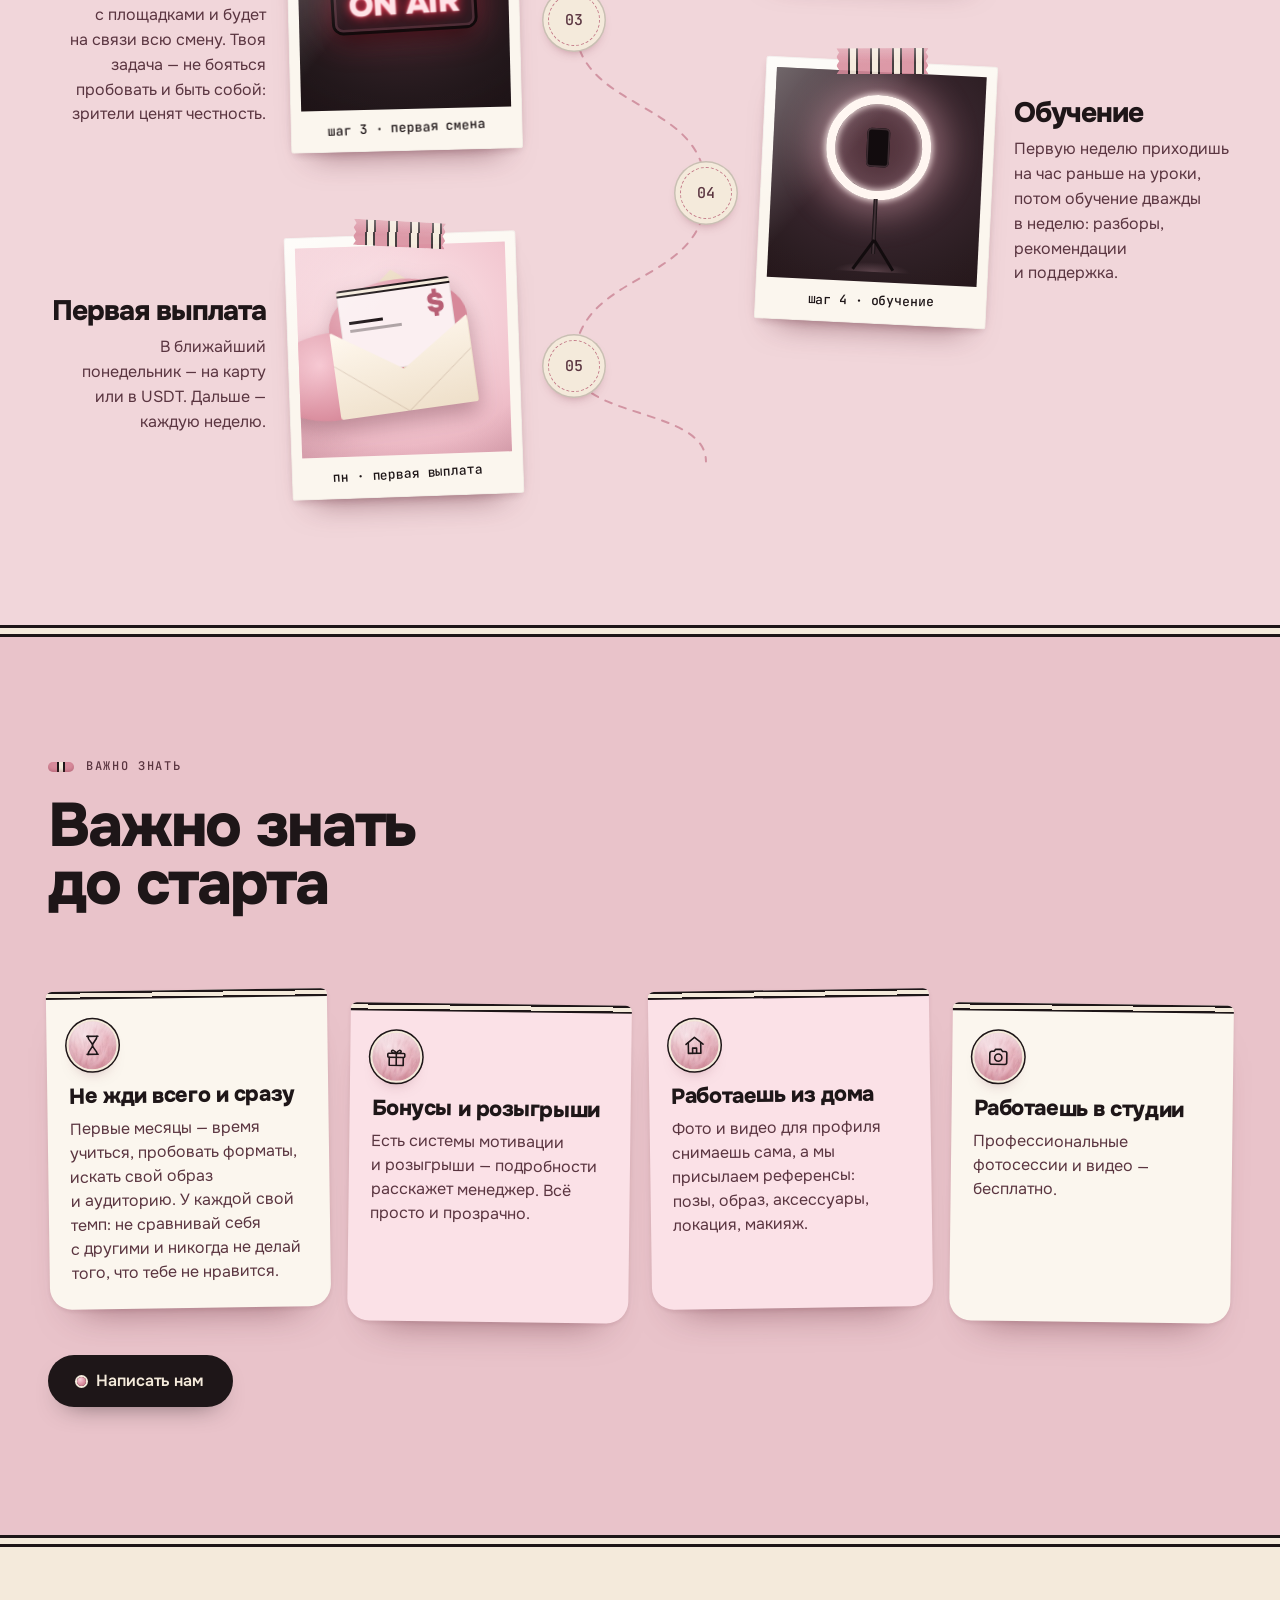
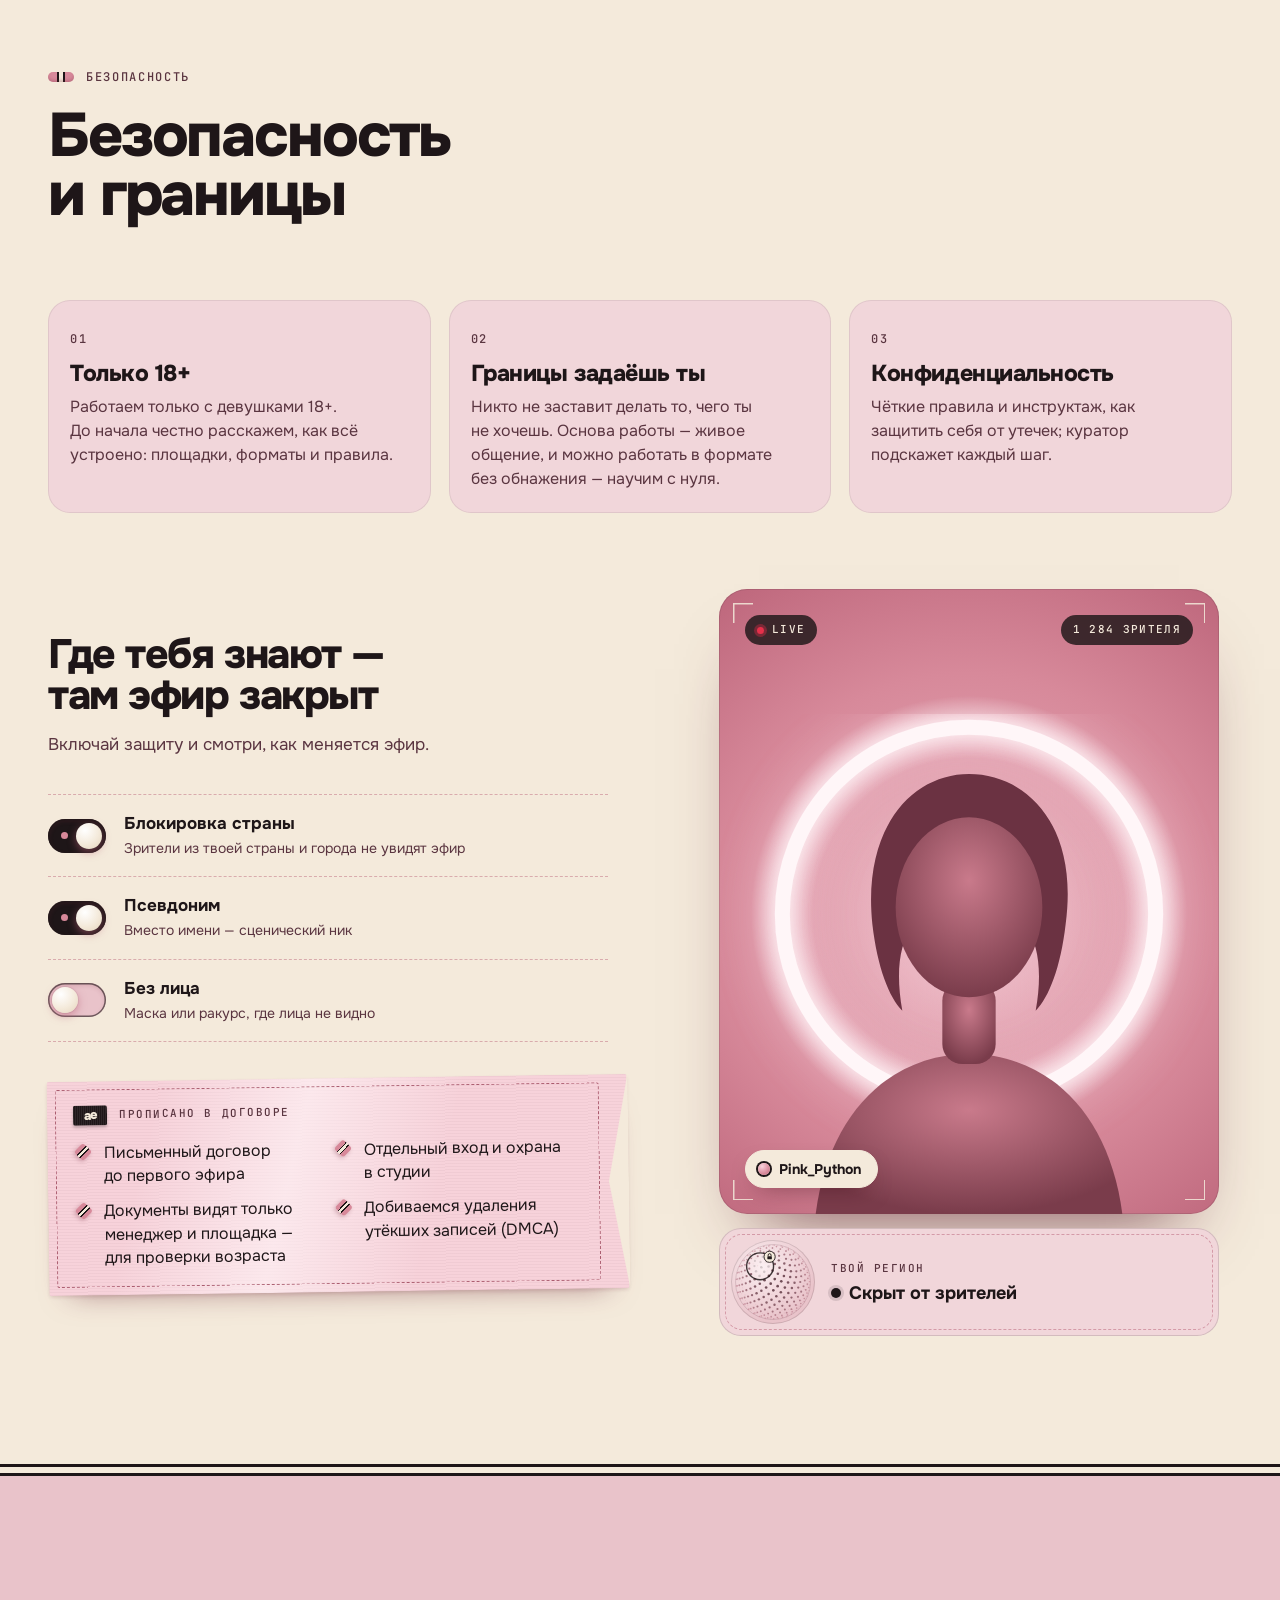
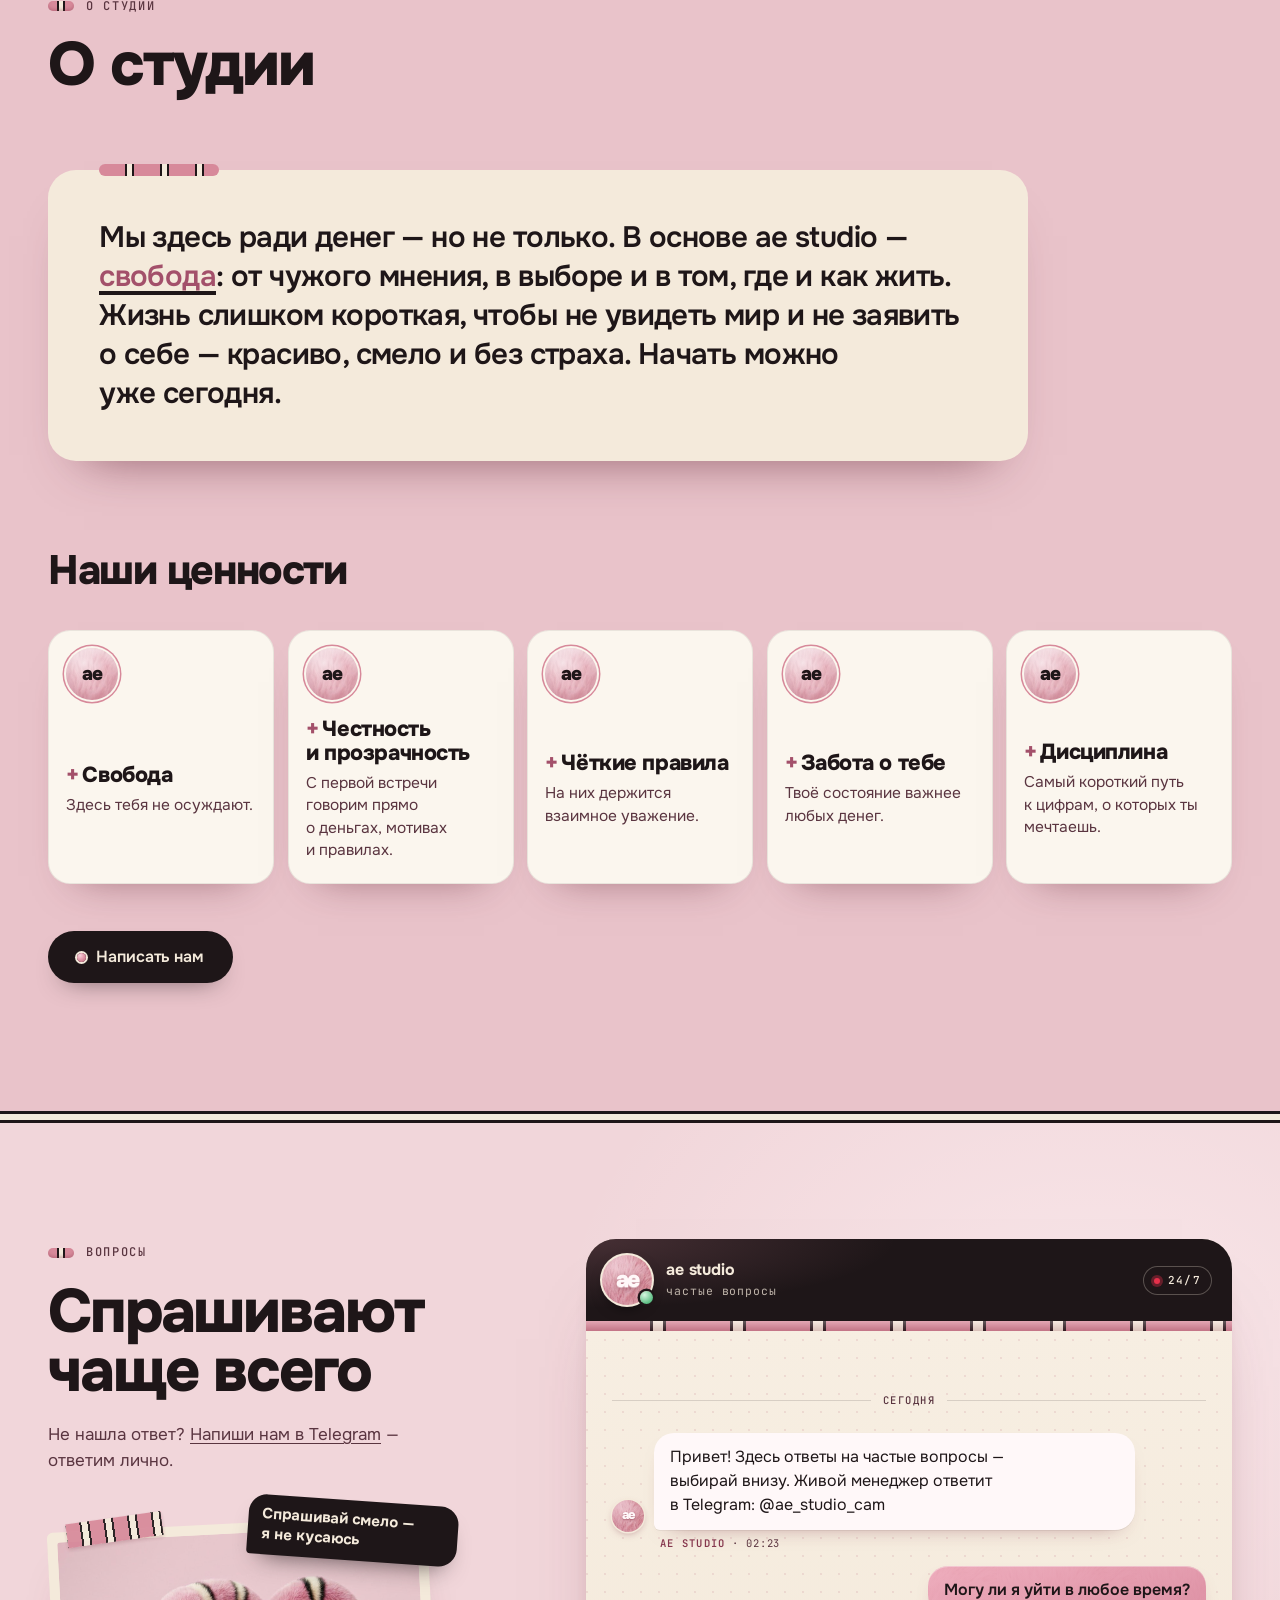
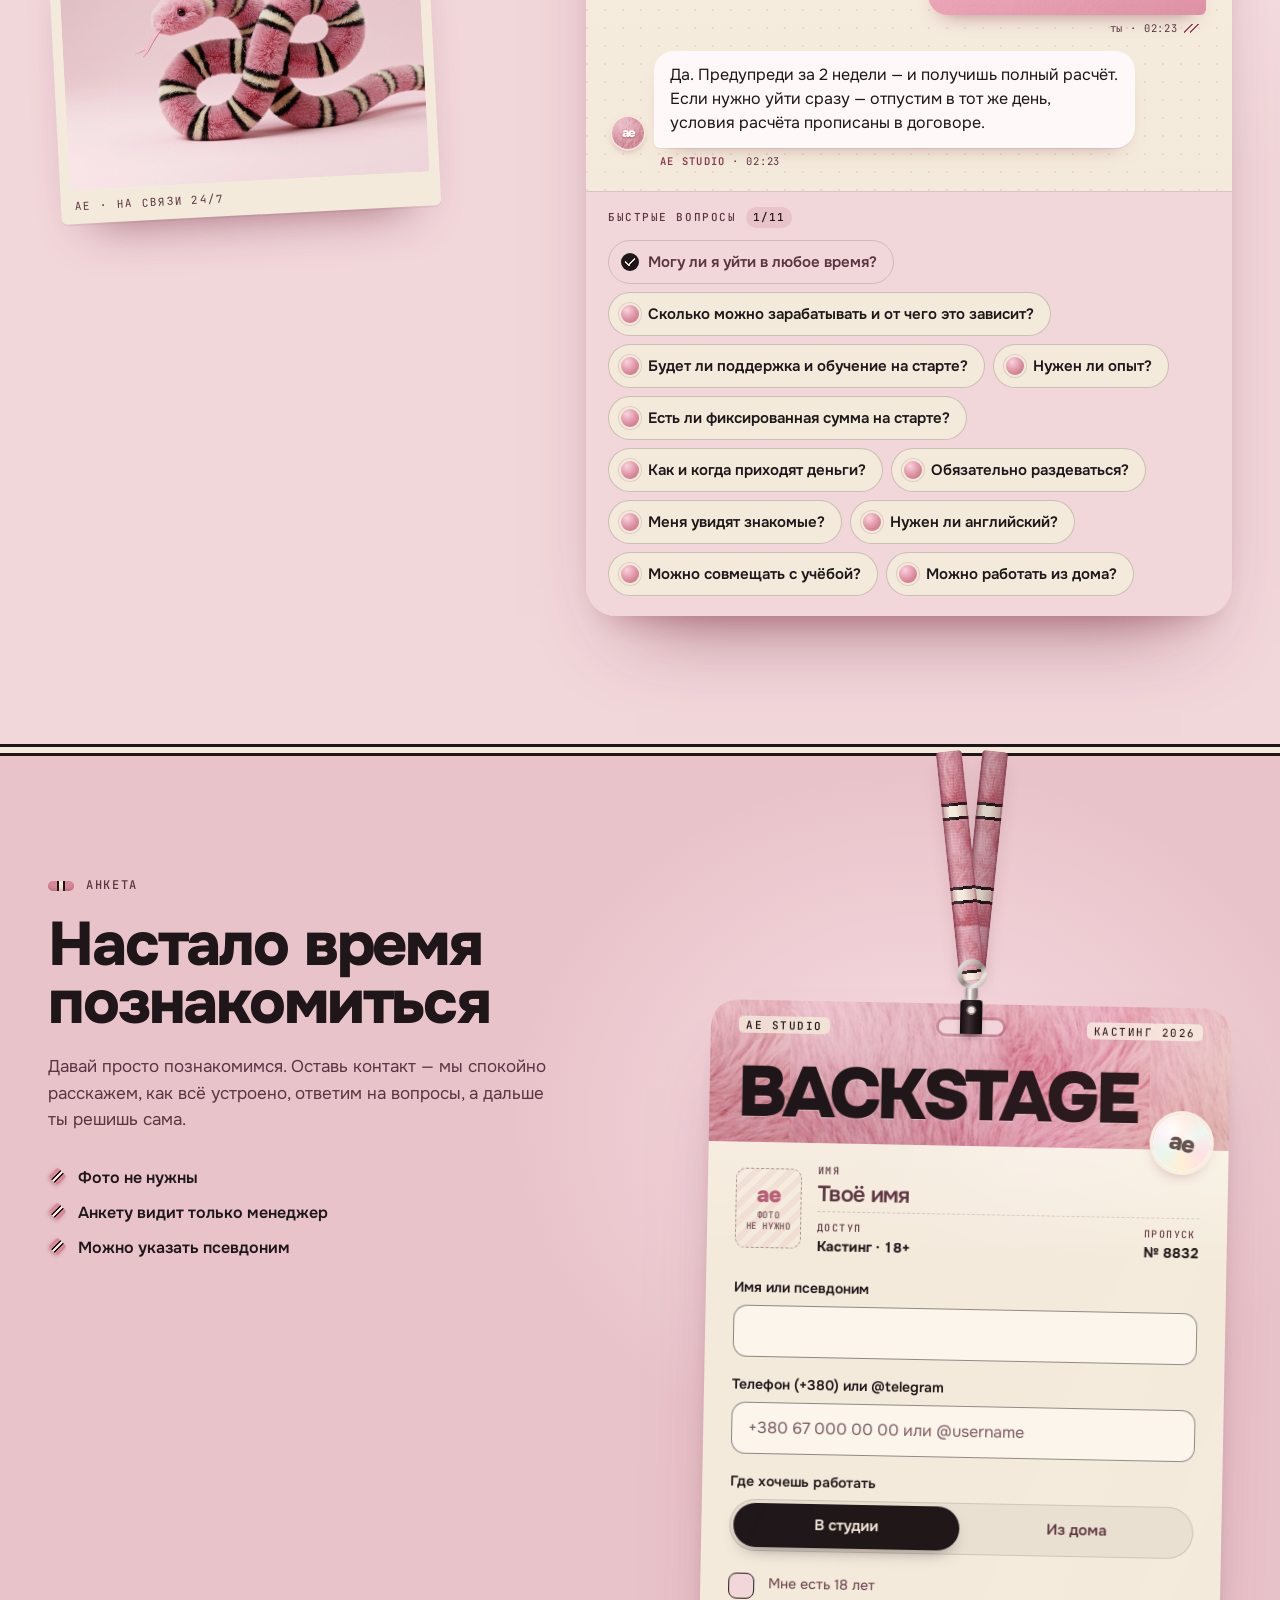
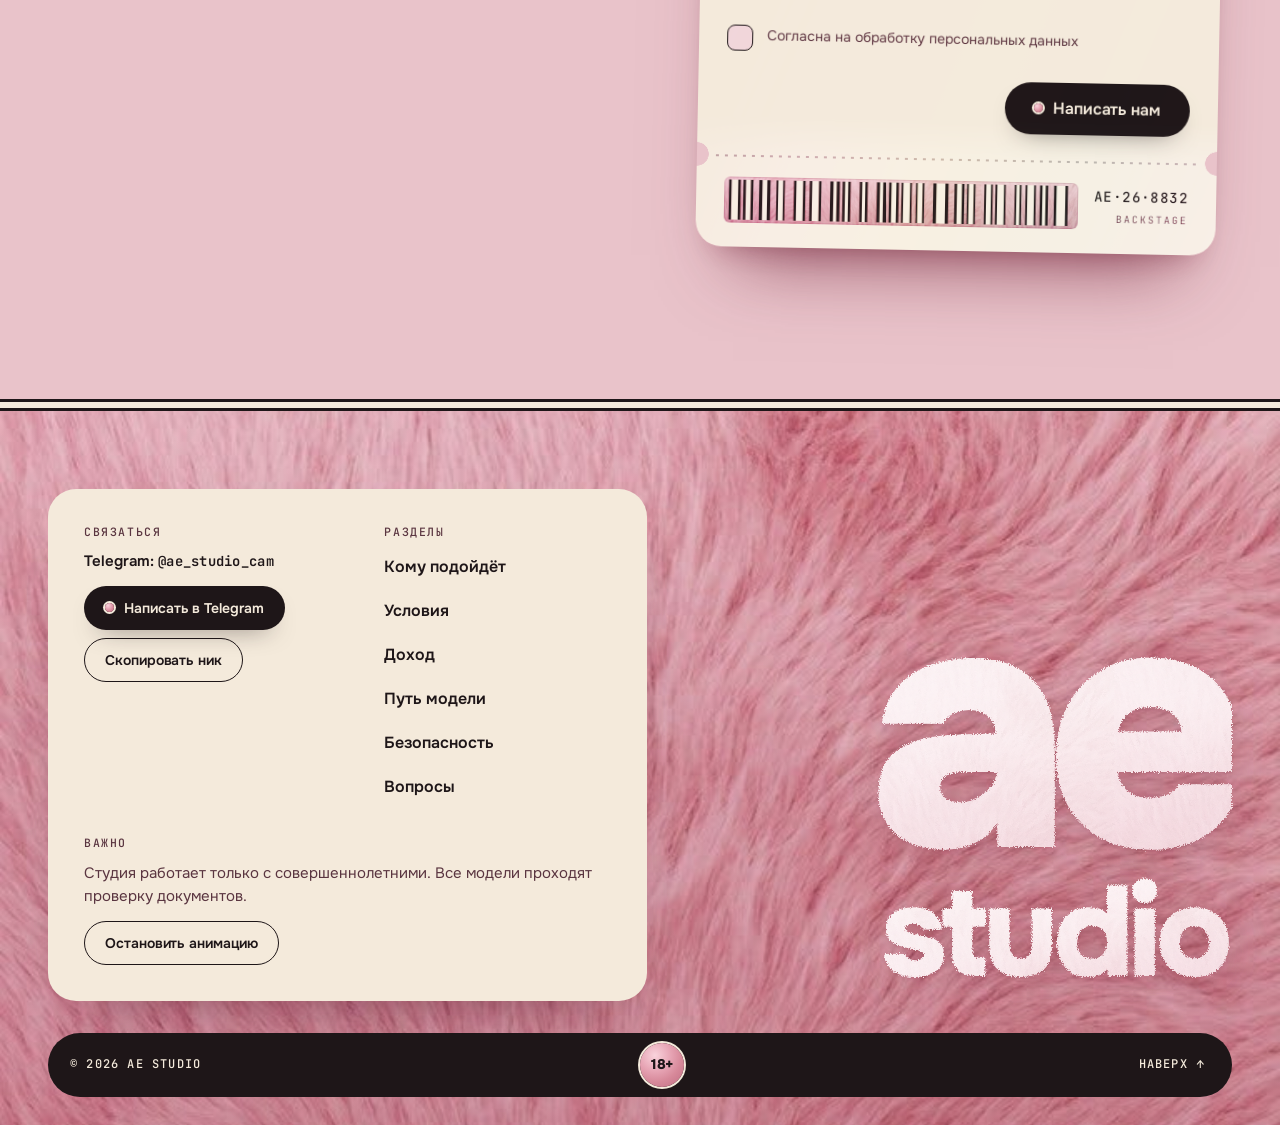
==== commit bdf5dfbc: "Feeds: remove the Live / dashed-line / counter bar above the alert lists Co-Authored-By: Claude Fabl" ====
--- a/index.html
+++ b/index.html
@@ -432,7 +432,6 @@
       </header>
 
       <div class="feed" data-alerts>
-        <p class="feed__bar" aria-hidden="true"><span class="feed__live"><span class="rec-dot"></span>Live</span><span>уведомления · 8</span></p>
         <ul class="feed__list feed__list--benefits">
         <li class="alert" data-alert>
           <span class="alert__badge" aria-hidden="true"><svg class="ico"><use href="#i-sprout"/></svg></span>
@@ -787,7 +786,6 @@
 
       <h3 class="about__values-title" data-reveal>Наши ценности</h3>
       <div class="feed" data-alerts>
-        <p class="feed__bar" aria-hidden="true"><span class="feed__live"><span class="rec-dot"></span>Live</span><span>ценности · 5</span></p>
         <ul class="feed__list feed__list--values">
         <li class="alert alert--cream" data-alert>
           <span class="alert__badge alert__badge--ae" aria-hidden="true">ae</span>
--- a/assets/css/blocks.css
+++ b/assets/css/blocks.css
@@ -1633,30 +1633,6 @@
 /* ---------- 8 · ALERTS: «Что ты получаешь» + ценности as on-stream notifications ---------- */
 .benefits { background: var(--paper-2); }
 .feed { position: relative; }
-.feed__bar {
-  display: flex;
-  align-items: center;
-  gap: 14px;
-  margin-bottom: 18px;
-  font-family: var(--font-mono);
-  font-size: 11px;
-  font-weight: 500;
-  letter-spacing: .14em;
-  text-transform: uppercase;
-  color: var(--ink-2);
-}
-.feed__bar::after { content: ""; flex: 1; height: 1px; background: repeating-linear-gradient(90deg, rgba(30, 22, 24, .35) 0 6px, transparent 6px 12px); order: 1; }
-.feed__bar > span:last-child { order: 2; }
-.feed__live {
-  display: inline-flex;
-  align-items: center;
-  gap: 8px;
-  padding: 5px 10px;
-  border-radius: 999px;
-  color: var(--cream);
-  background: var(--ink);
-}
-.feed__live .rec-dot { width: 7px; height: 7px; }
 .feed__list { display: grid; gap: 14px; }
 
 .alert {
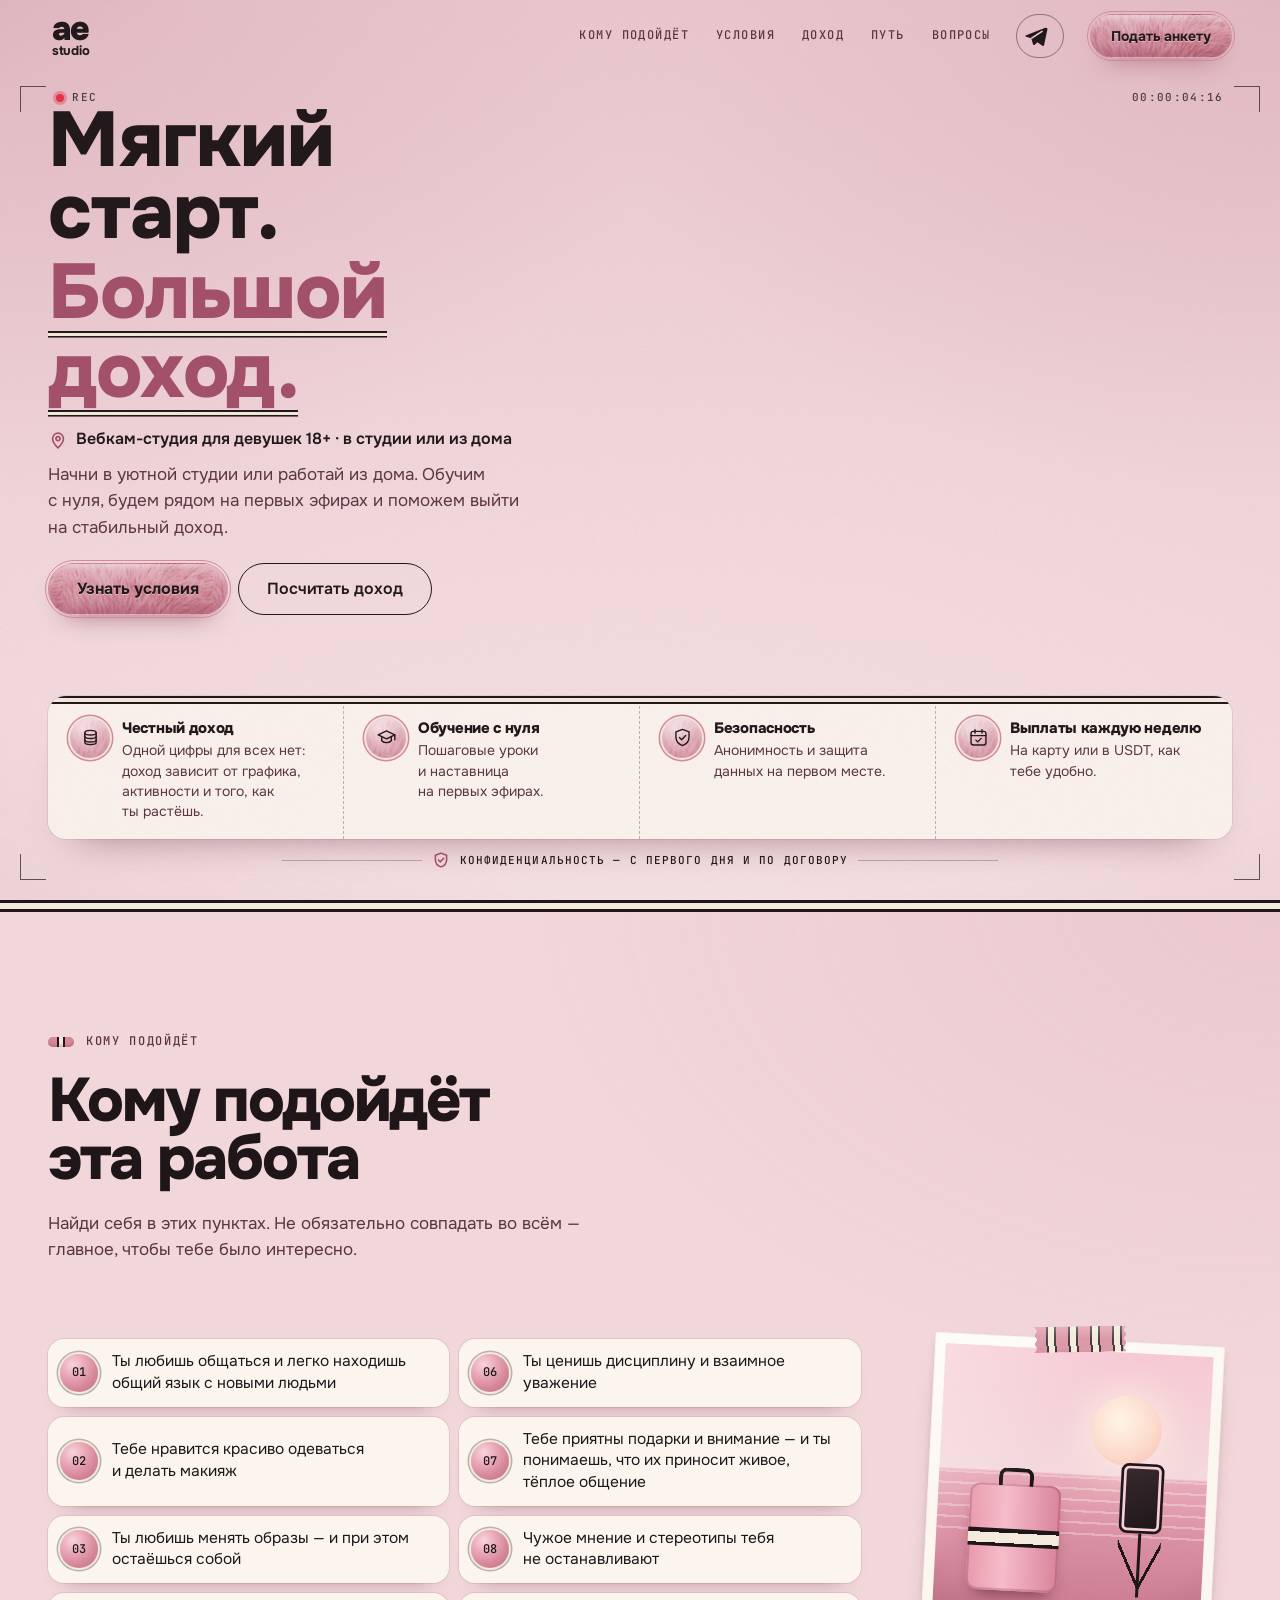
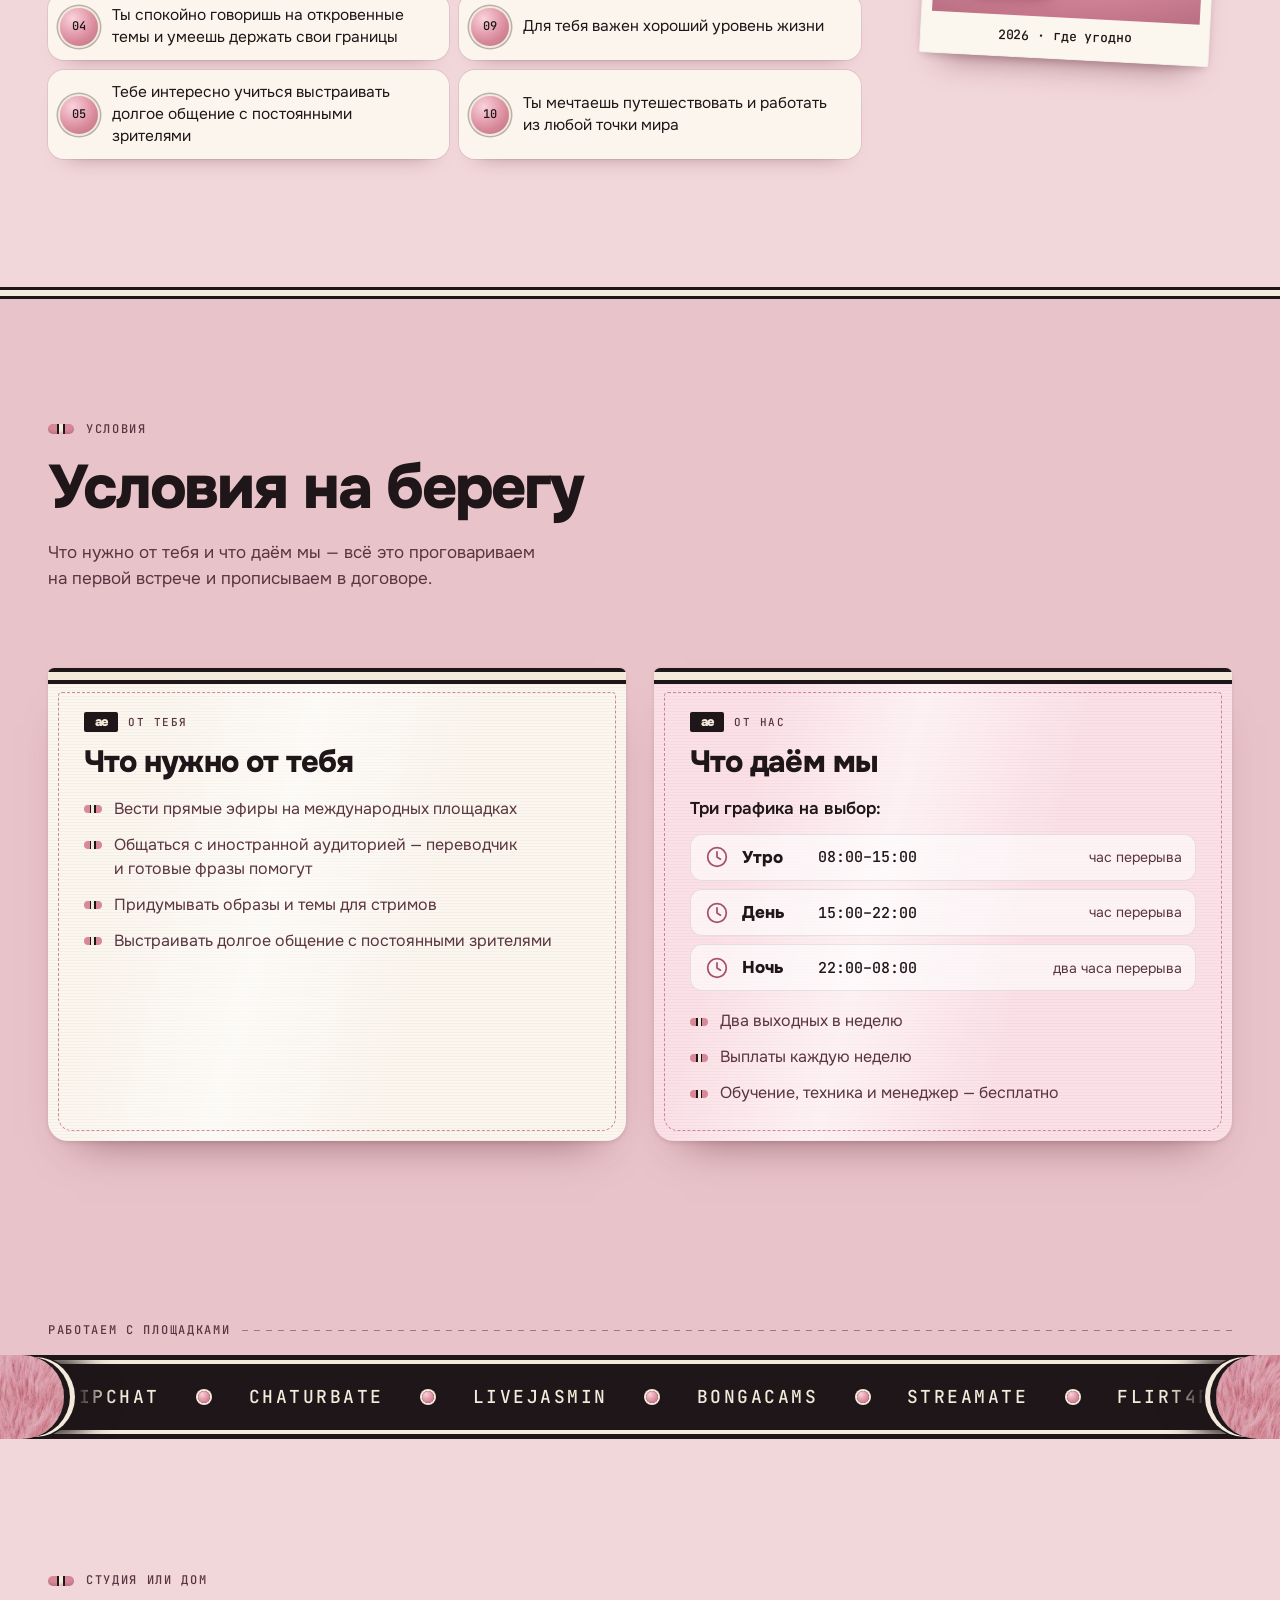
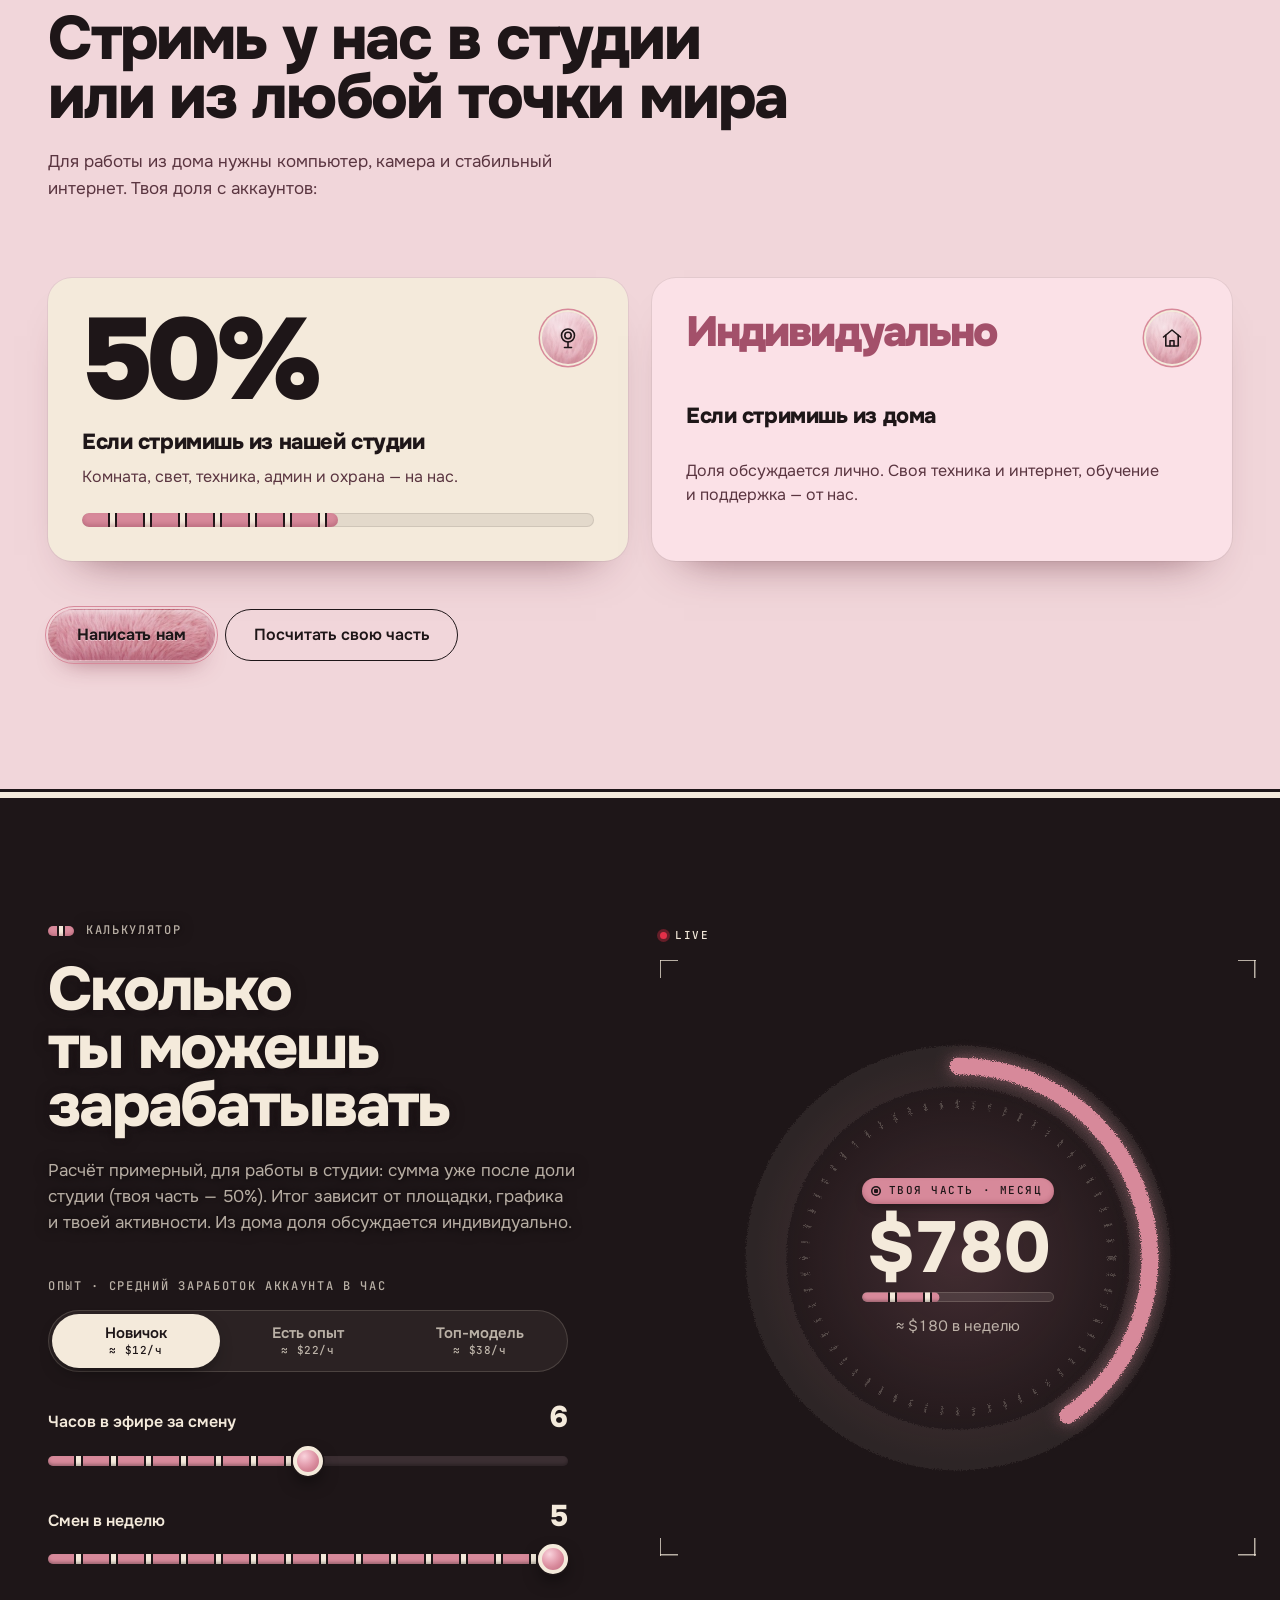
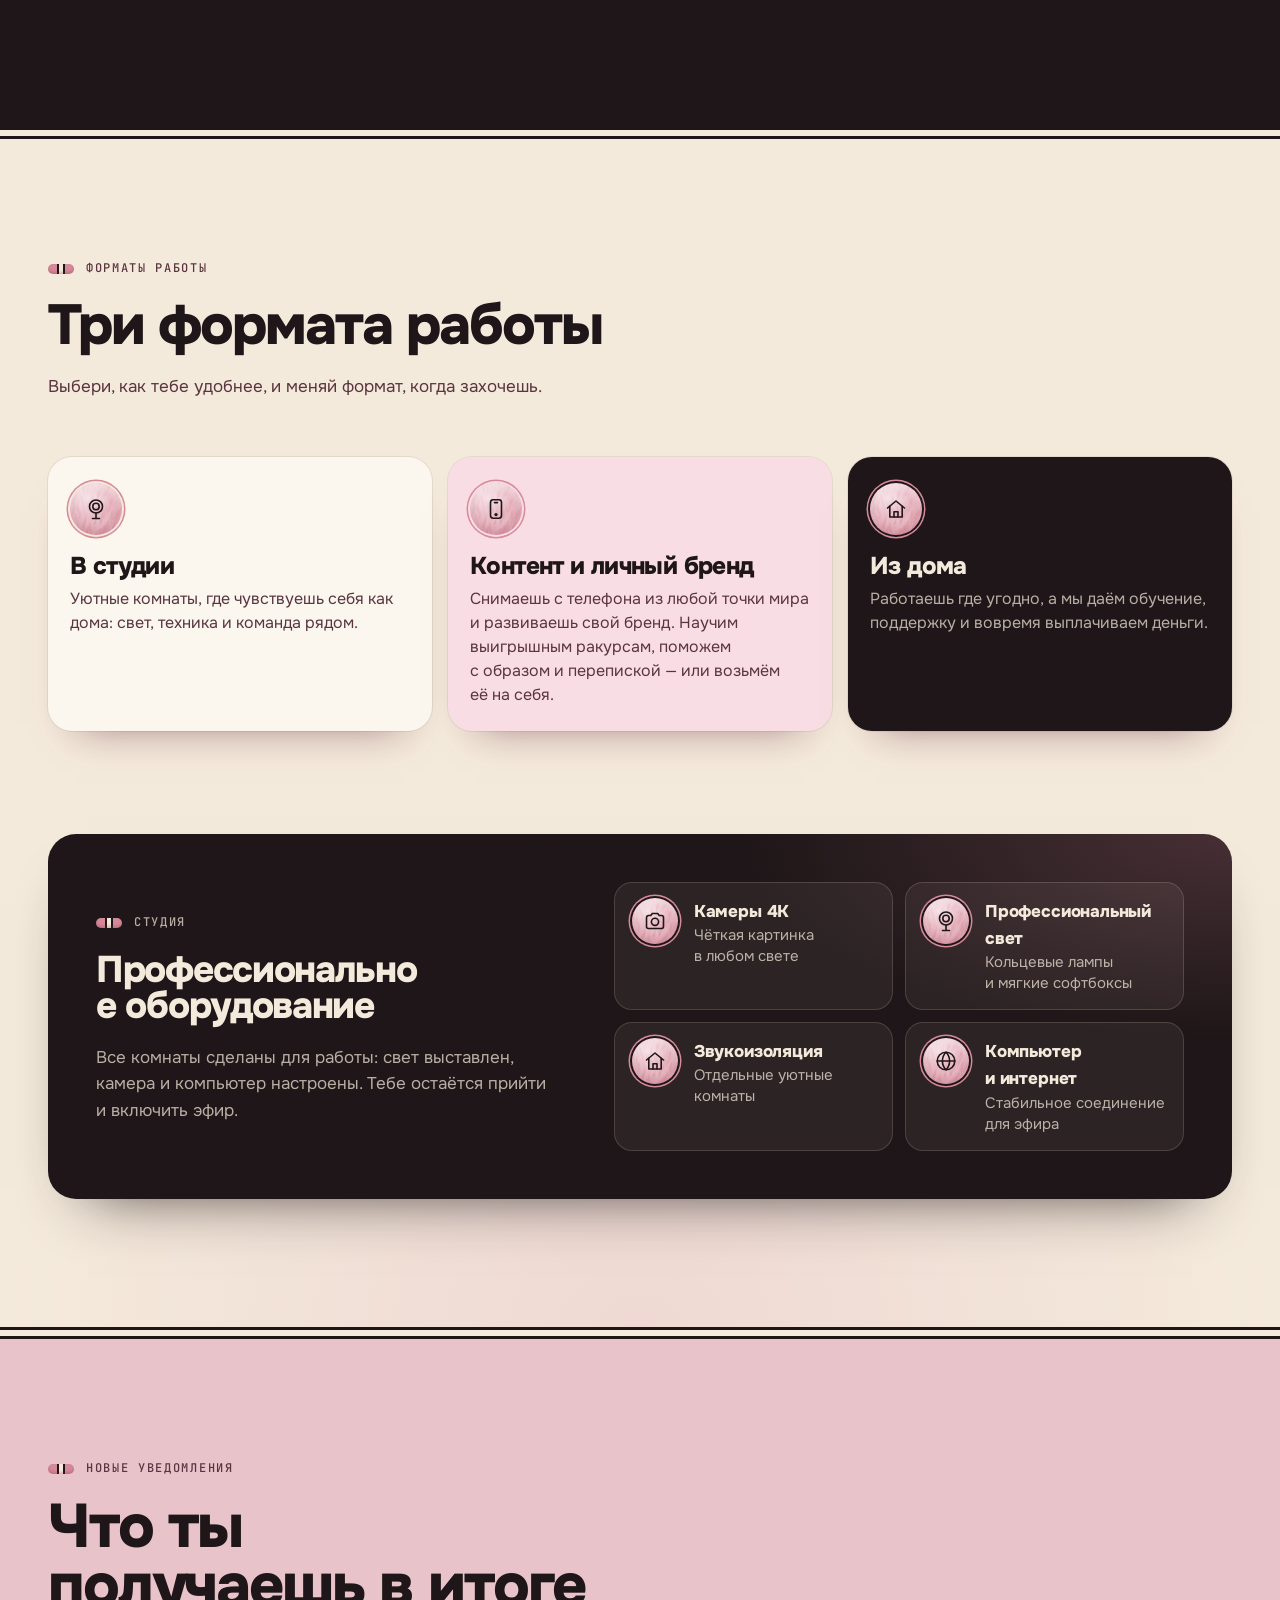
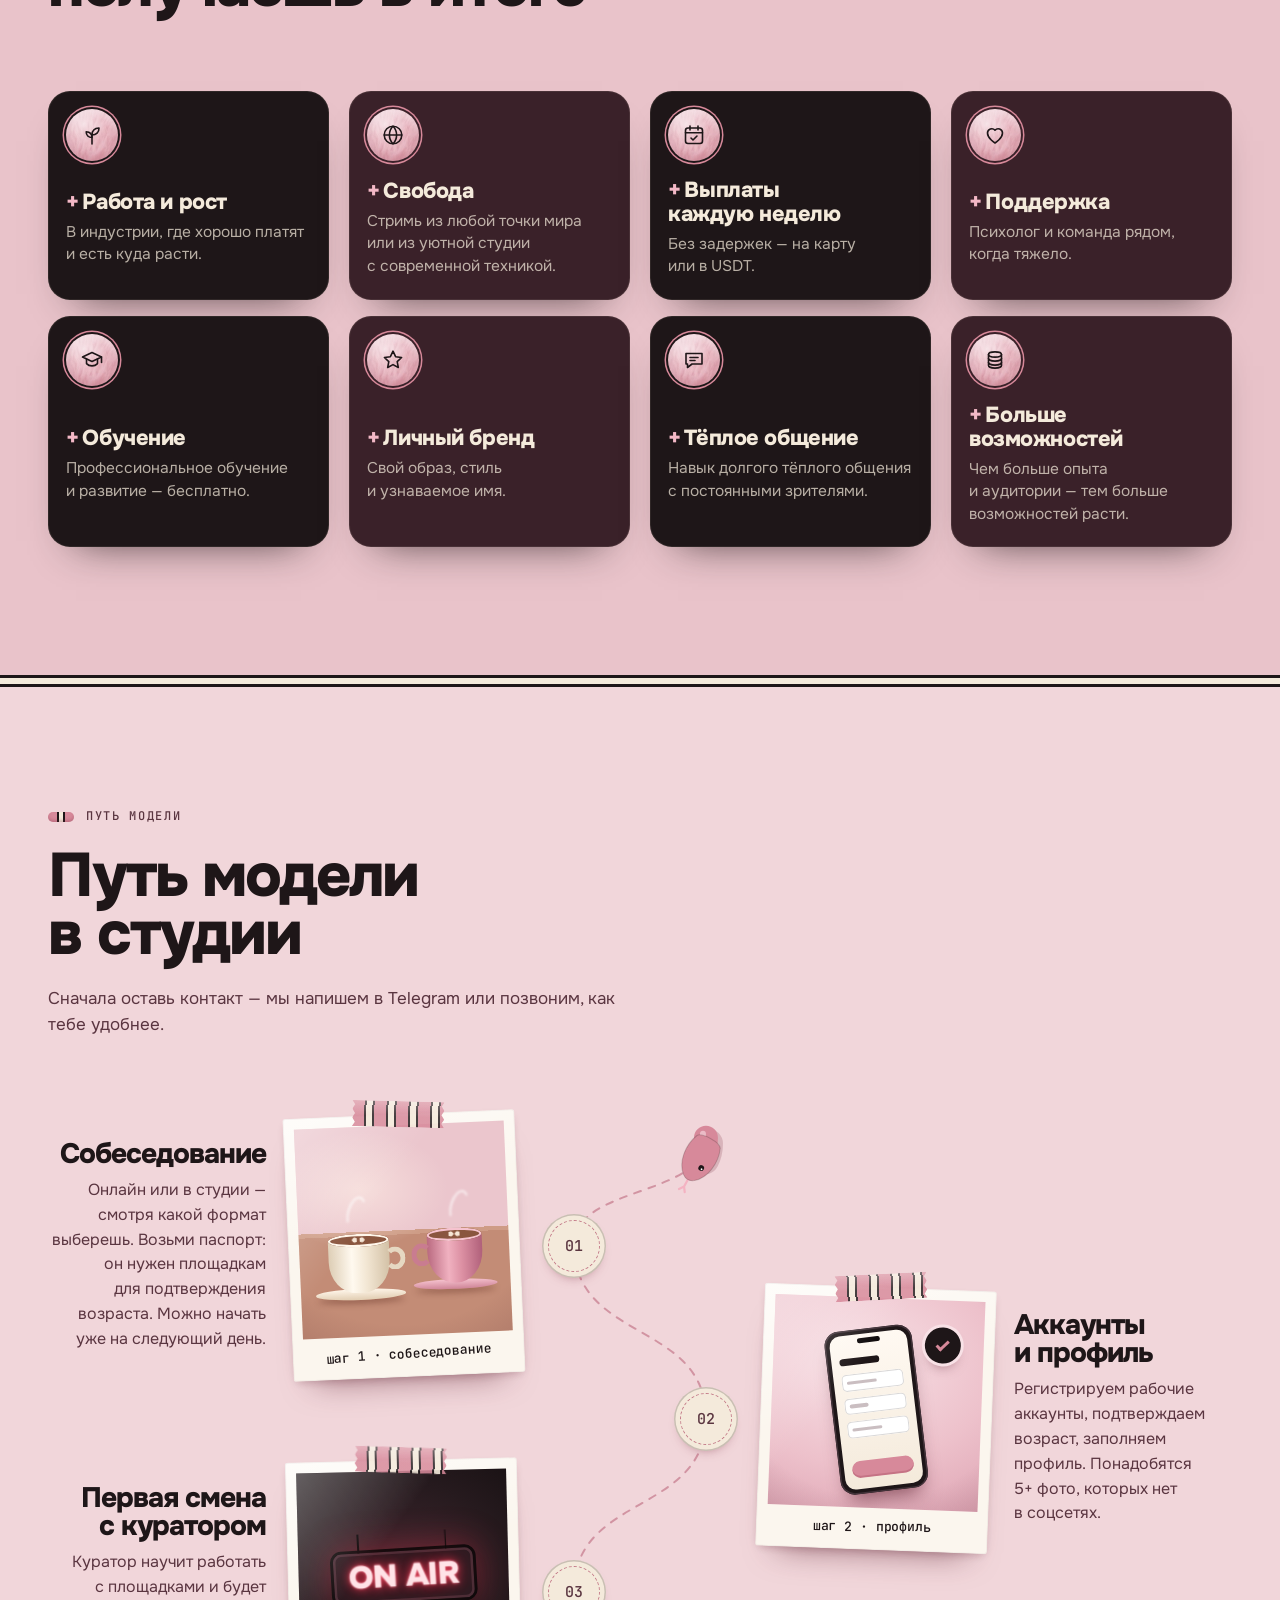
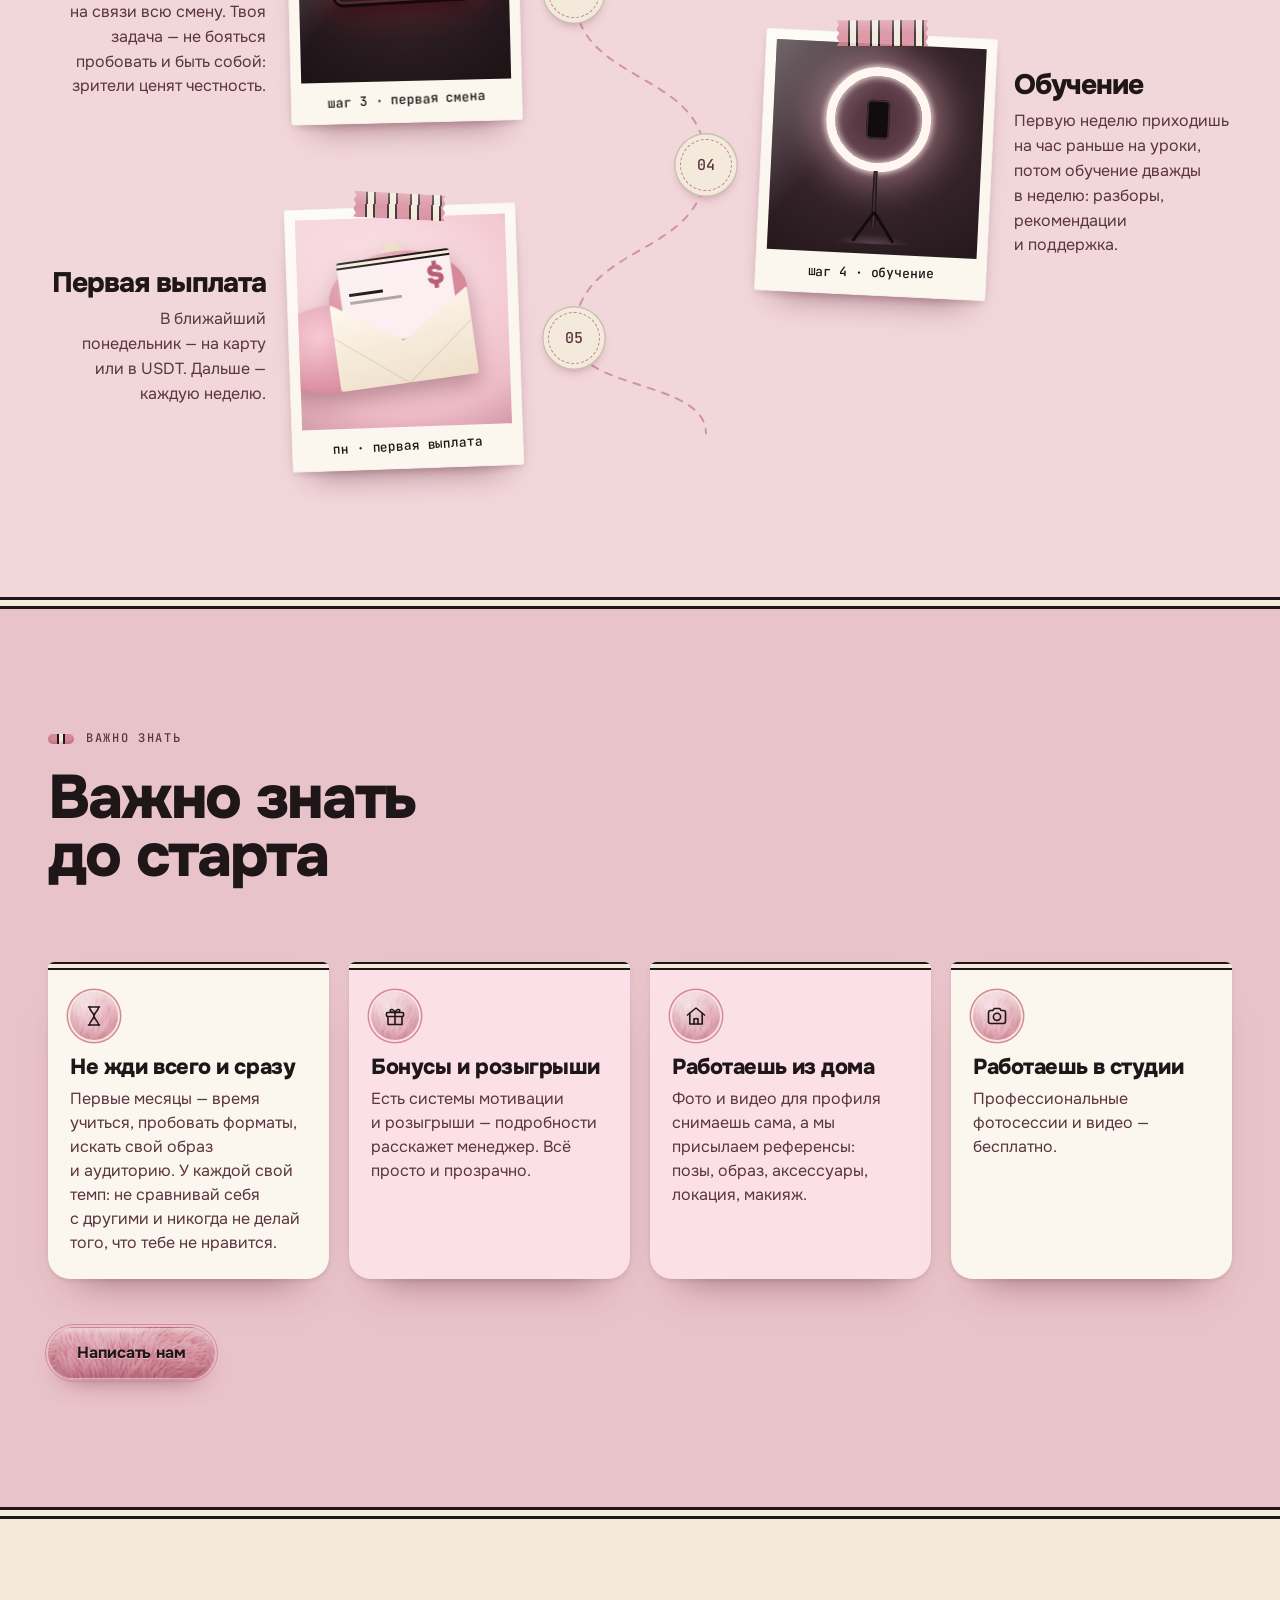
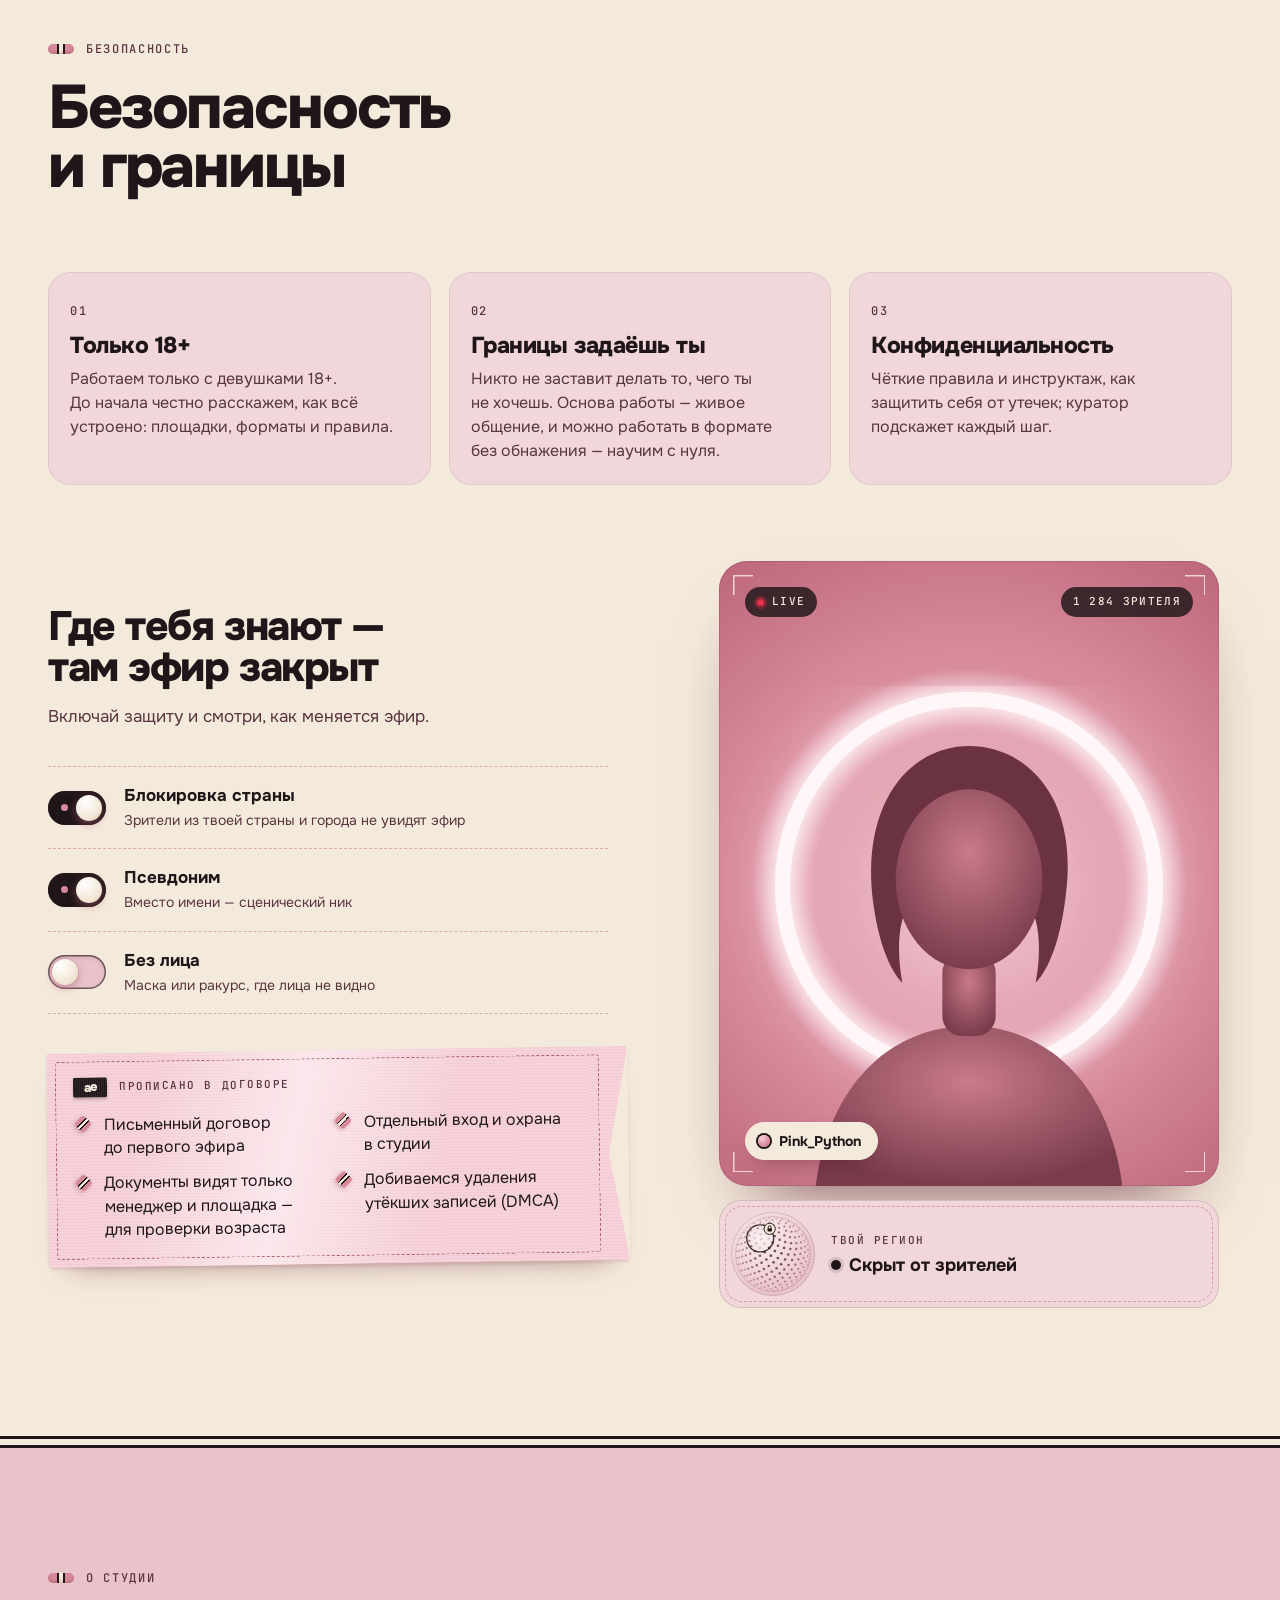
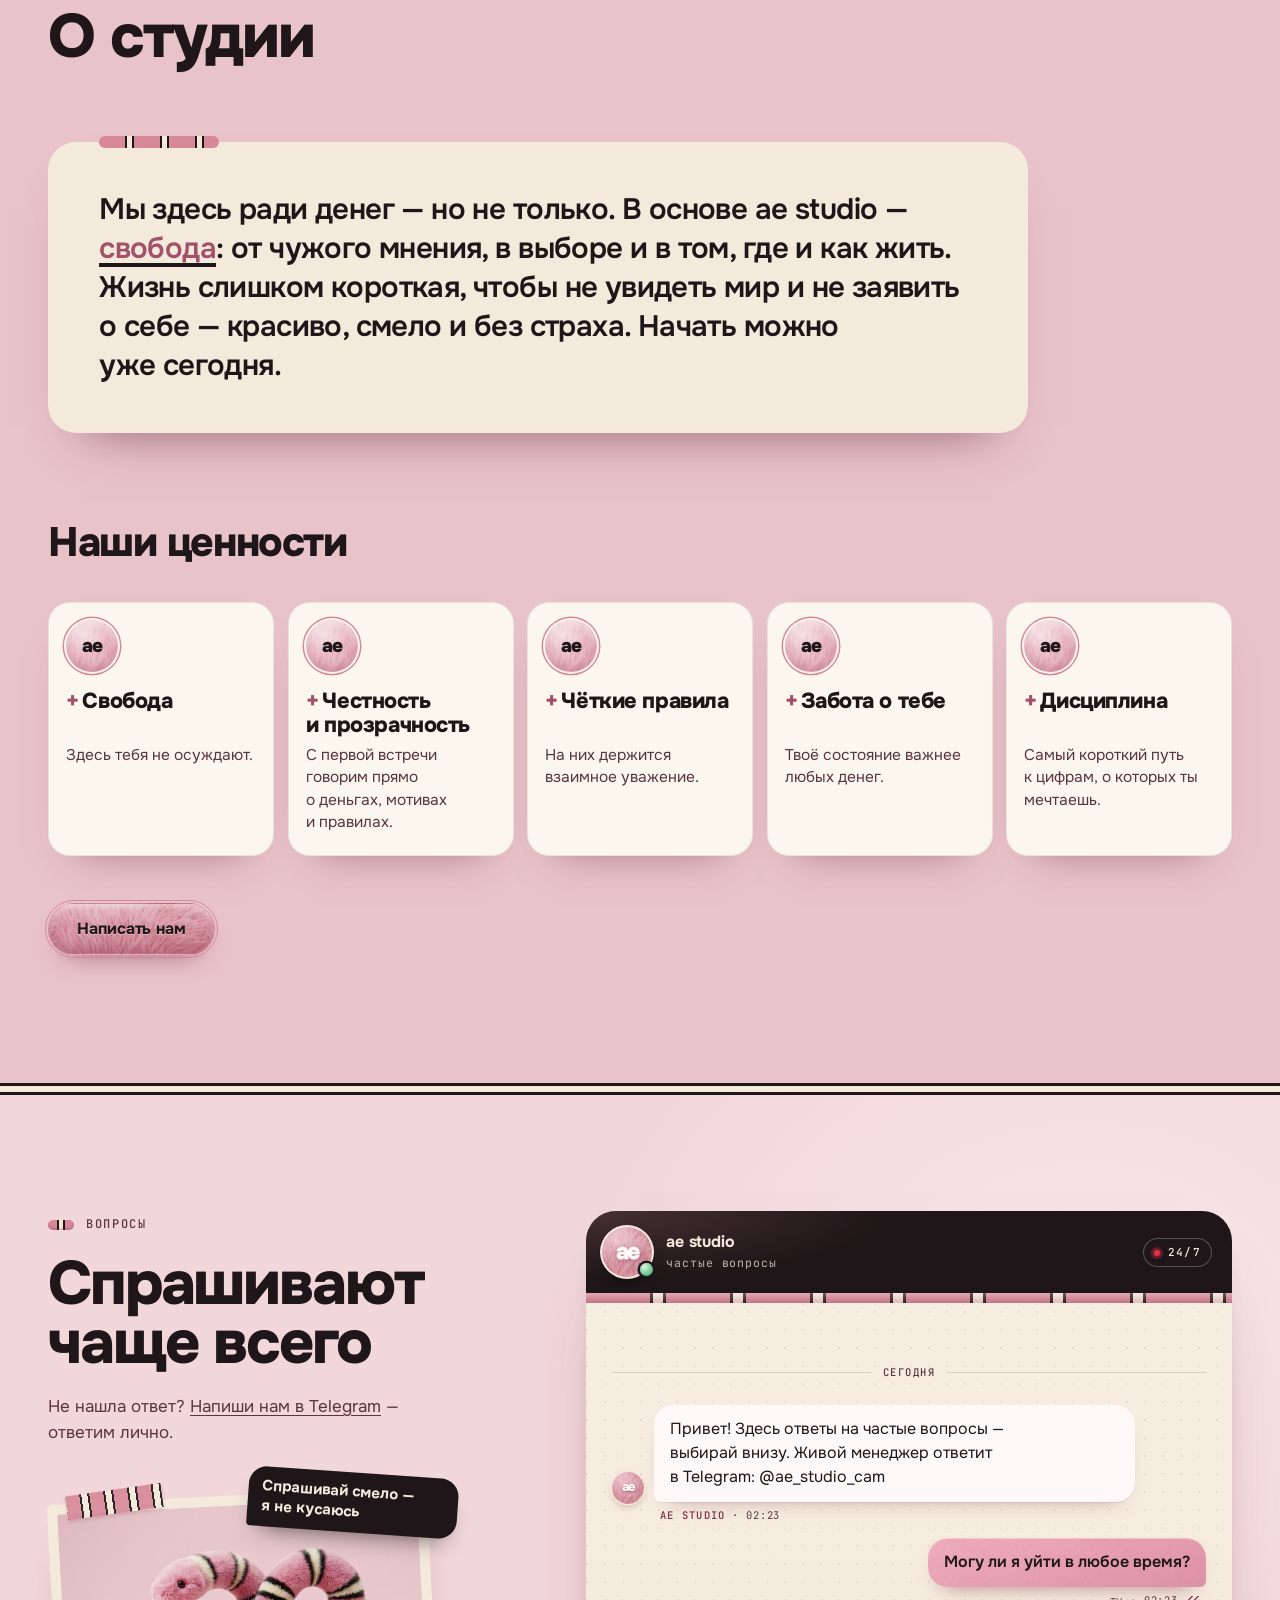
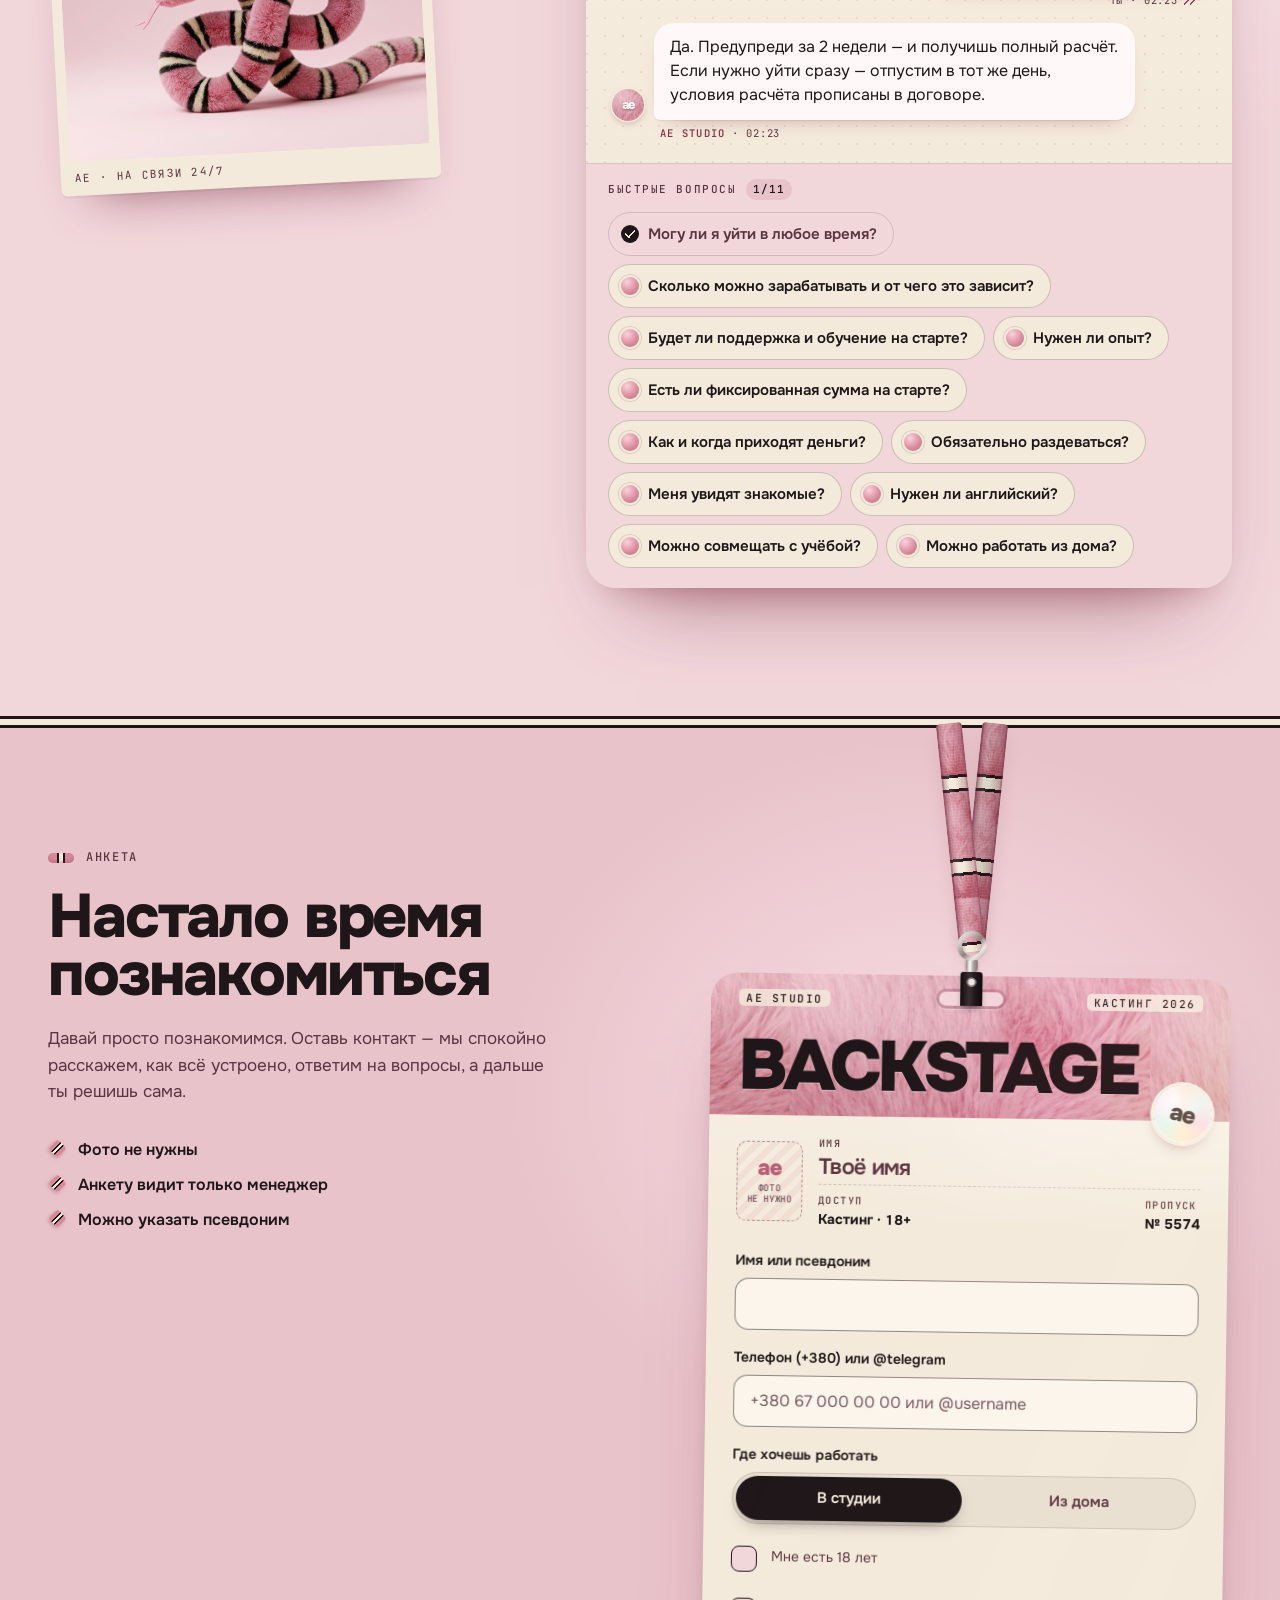
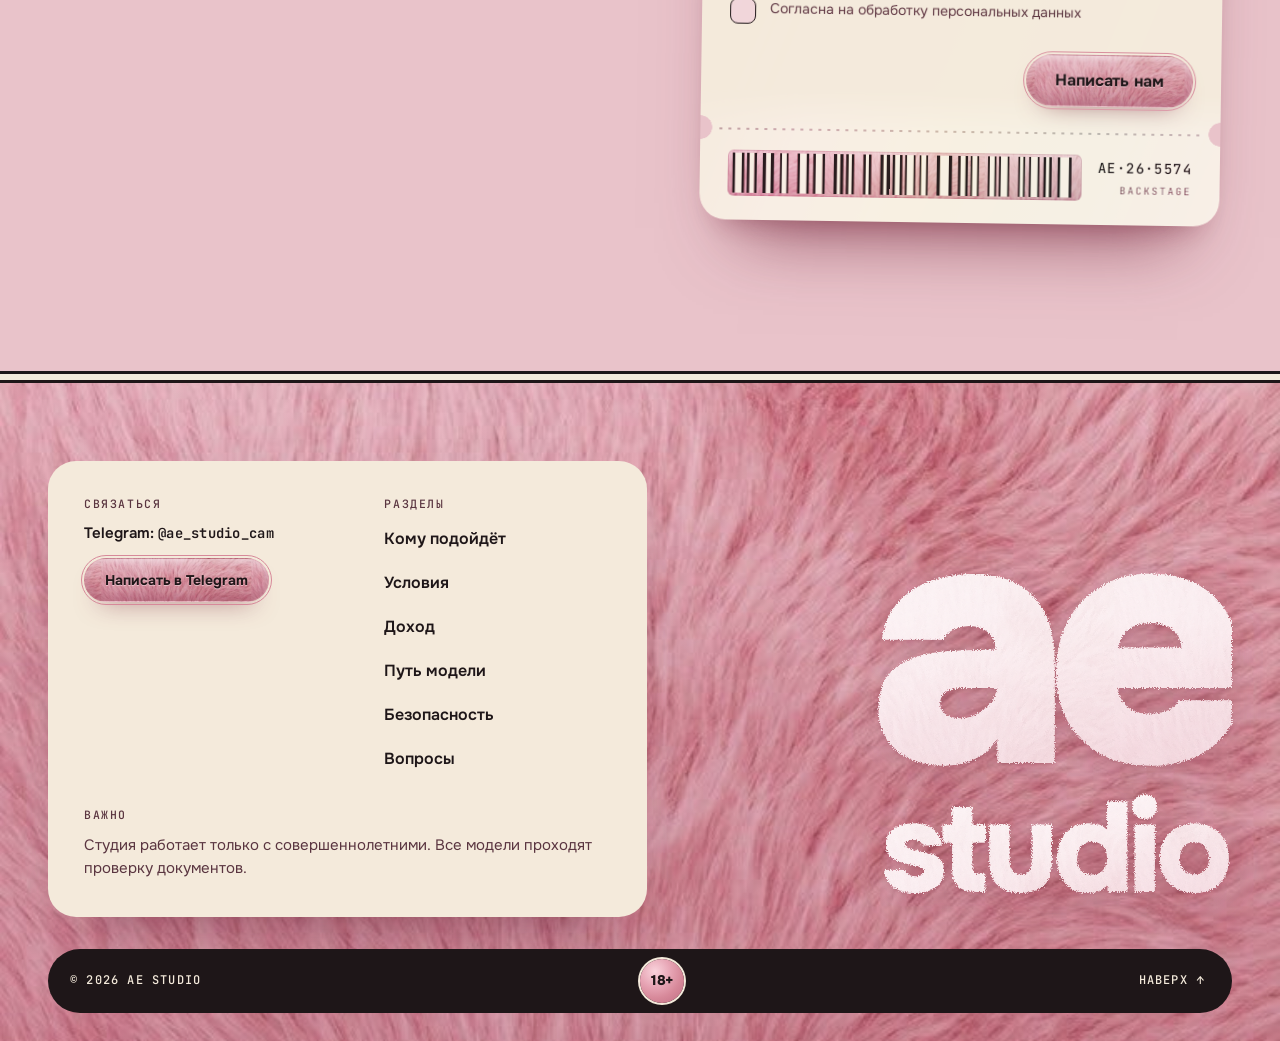
==== commit ff03abd4: "Footer: remove the copy-nick and stop-animation buttons Co-Authored-By: Claude Fable 5.2 <noreply@an" ====
--- a/index.html
+++ b/index.html
@@ -1028,9 +1028,7 @@
         <p class="footer__contact">Telegram: <span class="mono" data-copy-text>@ae_studio_cam</span></p>
         <div class="footer__actions">
           <a class="btn btn--light btn--small" href="https://t.me/ae_studio_cam" target="_blank" rel="noopener">Написать в&nbsp;Telegram</a>
-          <button class="btn btn--ghost btn--small" type="button" data-copy="@ae_studio_cam">Скопировать ник</button>
-        </div>
-        <p class="footer__copied" data-copy-status aria-live="polite"></p>
+        </div>
       </div>
       <nav class="footer__col" aria-label="Разделы сайта">
         <h2 class="footer__h">Разделы</h2>
--- a/assets/css/style.css
+++ b/assets/css/style.css
@@ -290,27 +290,27 @@
   cursor: pointer;
   user-select: none;
   -webkit-tap-highlight-color: transparent;
-  transition: translate .5s var(--ease-out), scale .4s var(--ease-soft), box-shadow .45s var(--ease-out),
+  transition: translate .5s var(--ease-out), scale .4s var(--ease-soft), box-shadow .45s var(--ease-out), outline-offset .35s var(--ease-out),
               background-color .3s ease, color .3s ease, border-color .3s ease;
 }
 .btn:active { scale: .97; transition-duration: .5s, .12s, .45s, .3s, .3s, .3s; }
 .btn--small { min-height: 44px; padding: 0 20px; font-size: 14px; }
 
-/* primary = the black stripe */
+/* primary = a plush pill: the snake's pink fur, lit from above, with the badges' pink ring */
 .btn--light {
-  background: var(--ink);
-  color: var(--cream);
-  box-shadow: 0 12px 26px -16px rgba(30, 22, 24, .7);
-}
-/* tiny plush pom-pom inside the primary pill */
-.btn--light::before {
-  content: "";
-  flex: none;
-  width: 9px; height: 9px;
-  border-radius: 50%;
-  background: var(--plush-ball);
-  box-shadow: 0 0 0 2px var(--cream);
-  transition: scale .45s var(--ease-soft);
+  color: var(--ink);
+  font-weight: 700;
+  background:
+    linear-gradient(180deg, rgba(255, 240, 244, .34) 0, rgba(255, 240, 244, 0) 48%, rgba(150, 60, 85, .22) 100%),
+    url("../img/fur-small.jpg") center / 150px auto,
+    var(--fur);
+  box-shadow:
+    inset 0 -6px 10px rgba(150, 60, 85, .3),
+    inset 0 3px 5px rgba(255, 255, 255, .4),
+    0 14px 26px -16px rgba(120, 40, 60, .75);
+  outline: 1.5px solid var(--fur);
+  outline-offset: 2.5px;
+  text-shadow: 0 1px 0 rgba(255, 236, 241, .5);
 }
 .btn--ghost {
   background: transparent;
@@ -320,9 +320,12 @@
 @media (hover: hover) and (pointer: fine) {
   .btn--light:hover {
     translate: 0 -2px;
-    box-shadow: 0 0 0 6px rgba(215, 137, 154, .42), 0 20px 36px -18px rgba(30, 22, 24, .7);
+    outline-offset: 4px;
+    box-shadow:
+      inset 0 -6px 10px rgba(150, 60, 85, .24),
+      inset 0 3px 7px rgba(255, 255, 255, .55),
+      0 22px 36px -18px rgba(120, 40, 60, .8);
   }
-  .btn--light:hover::before { scale: 1.35; }
   .btn--ghost:hover { background: var(--cream); translate: 0 -2px; box-shadow: 0 14px 26px -18px rgba(30, 22, 24, .55); }
 }
 
--- a/assets/css/blocks.css
+++ b/assets/css/blocks.css
@@ -887,9 +887,8 @@
   box-shadow:
     inset 0 -5px 9px rgba(160, 70, 92, .25),
     inset 0 4px 6px rgba(255, 255, 255, .5),
-    0 0 0 2px var(--cream),
-    0 0 0 3.5px var(--ink),
-    0 10px 16px -10px rgba(110, 36, 56, .55);
+    0 0 0 2px var(--badge-gap, var(--cream)),
+    0 0 0 3.5px var(--fur);
 }
 .cta-row {
   display: flex;
@@ -1292,8 +1291,6 @@
 }
 @media (min-width: 960px) {
   .terms { grid-template-columns: repeat(2, minmax(0, 1fr)); gap: 28px; align-items: stretch; }
-  .term:first-child { rotate: -.6deg; }
-  .term--pink { rotate: .5deg; }
 }
 
 /* ---------- 4 · PLATFORMS: label + the ink marquee ---------- */
@@ -1398,8 +1395,8 @@
   background: #FBF6EE;
   box-shadow: 0 0 0 1px rgba(30, 22, 24, .07), 0 24px 40px -30px rgba(90, 30, 45, .6);
 }
-.format-card--pink { background: #F9DDE4; }
-.format-card--ink { background: var(--ink); color: var(--cream); }
+.format-card--pink { background: #F9DDE4; --badge-gap: #F9DDE4; }
+.format-card--ink { background: var(--ink); color: var(--cream); --badge-gap: var(--ink); }
 .format-card--ink .format-card__text { color: var(--cream-70); }
 .format-card__title {
   margin-top: 18px;
@@ -1413,7 +1410,6 @@
 .section-title--sub { font-size: clamp(1.85rem, 9.2vw, 2.2rem); }
 @media (min-width: 760px) {
   .formats { grid-template-columns: repeat(3, minmax(0, 1fr)); }
-  .format-card:nth-child(2) { translate: 0 18px; }
 }
 @media (min-width: 960px) {
   .section-title--sub { font-size: clamp(2.1rem, 3.8vw, 3.6rem); }
@@ -1429,7 +1425,7 @@
   background: #FBF6EE;
   box-shadow: 0 26px 40px -30px rgba(90, 30, 45, .65), 0 2px 4px rgba(90, 30, 45, .1);
 }
-.note--pink { background: #FBE1E7; }
+.note--pink { background: #FBE1E7; --badge-gap: #FBE1E7; }
 .note::before {   /* snake band hem */
   content: "";
   position: absolute;
@@ -1452,8 +1448,6 @@
 }
 @media (min-width: 1100px) {
   .notes__grid { grid-template-columns: repeat(4, minmax(0, 1fr)); }
-  .note:nth-child(odd) { rotate: -.8deg; }
-  .note:nth-child(even) { rotate: .7deg; translate: 0 14px; }
 }
 
 /* ---------- 11 · SAFETY: three pledges above the console ---------- */
@@ -1607,7 +1601,8 @@
   display: grid;
   grid-template-columns: auto 1fr;
   column-gap: 16px;
-  align-items: center;
+  align-items: start;
+  align-content: start;
   padding: 16px 18px;
   border-radius: 18px;
   background: rgba(244, 234, 219, .06);
@@ -1620,8 +1615,11 @@
   width: 46px; height: 46px;
   border-radius: 50%;
   color: var(--ink);
-  background: var(--plush-ball);
-  box-shadow: 0 0 0 2px var(--ink), 0 0 0 3.5px rgba(244, 234, 219, .5);
+  background:
+    radial-gradient(circle at 34% 28%, rgba(255, 247, 249, .8) 0, rgba(253, 228, 234, .5) 42%, rgba(230, 163, 179, .4) 100%),
+    url("../img/fur-small.jpg") center / 180px auto,
+    var(--fur);
+  box-shadow: inset 0 -5px 9px rgba(160, 70, 92, .25), inset 0 4px 6px rgba(255, 255, 255, .5), 0 0 0 2px var(--ink), 0 0 0 3.5px var(--fur);
 }
 .gear__list b { font-size: 17px; font-weight: 800; letter-spacing: -.01em; }
 .gear__list span:last-child { font-size: 15px; line-height: 1.4; color: var(--cream-70); }
@@ -1713,14 +1711,11 @@
 
 @media (min-width: 760px) {
   .feed__list--benefits { grid-template-columns: repeat(2, minmax(0, 1fr)); gap: 16px 20px; }
-  .feed__list--benefits .alert:nth-child(even) { translate: 0 28px; }
-  .feed__list--benefits { padding-bottom: 28px; }
   .feed__list--values { grid-template-columns: repeat(auto-fit, minmax(230px, 1fr)); }
 }
 @media (min-width: 1180px) {
   .feed__list--benefits { grid-template-columns: repeat(4, minmax(0, 1fr)); }
   .feed__list--benefits .alert { grid-template-columns: 1fr; }
-  .feed__list--benefits .alert:nth-child(even) { translate: 0 28px; }
   .feed__list--values .alert { grid-template-columns: 1fr; }
 }
 @media (prefers-reduced-motion: reduce) {
@@ -1732,6 +1727,11 @@
 .gear .section-title--sub { font-size: clamp(1.9rem, 7.4vw, 2.2rem); overflow-wrap: break-word; hyphens: auto; }
 @media (min-width: 960px) { .gear .section-title--sub { font-size: clamp(2.2rem, 2.9vw, 2.9rem); } }
 @media (min-width: 1180px) { .feed__list--values { grid-template-columns: repeat(5, minmax(0, 1fr)); gap: 14px; } }
+/* five in a row: every title starts on one line and every text on another (titles take one or two lines) */
+@media (min-width: 1180px) {
+  .feed__list--values .alert { align-content: start; }
+  .feed__list--values .alert__title { min-height: 2.2em; }
+}
 
 /* platforms: name (fallback) or logo, monochrome cream on the ink band */
 .plat { display: inline-flex; align-items: center; height: 32px; }
